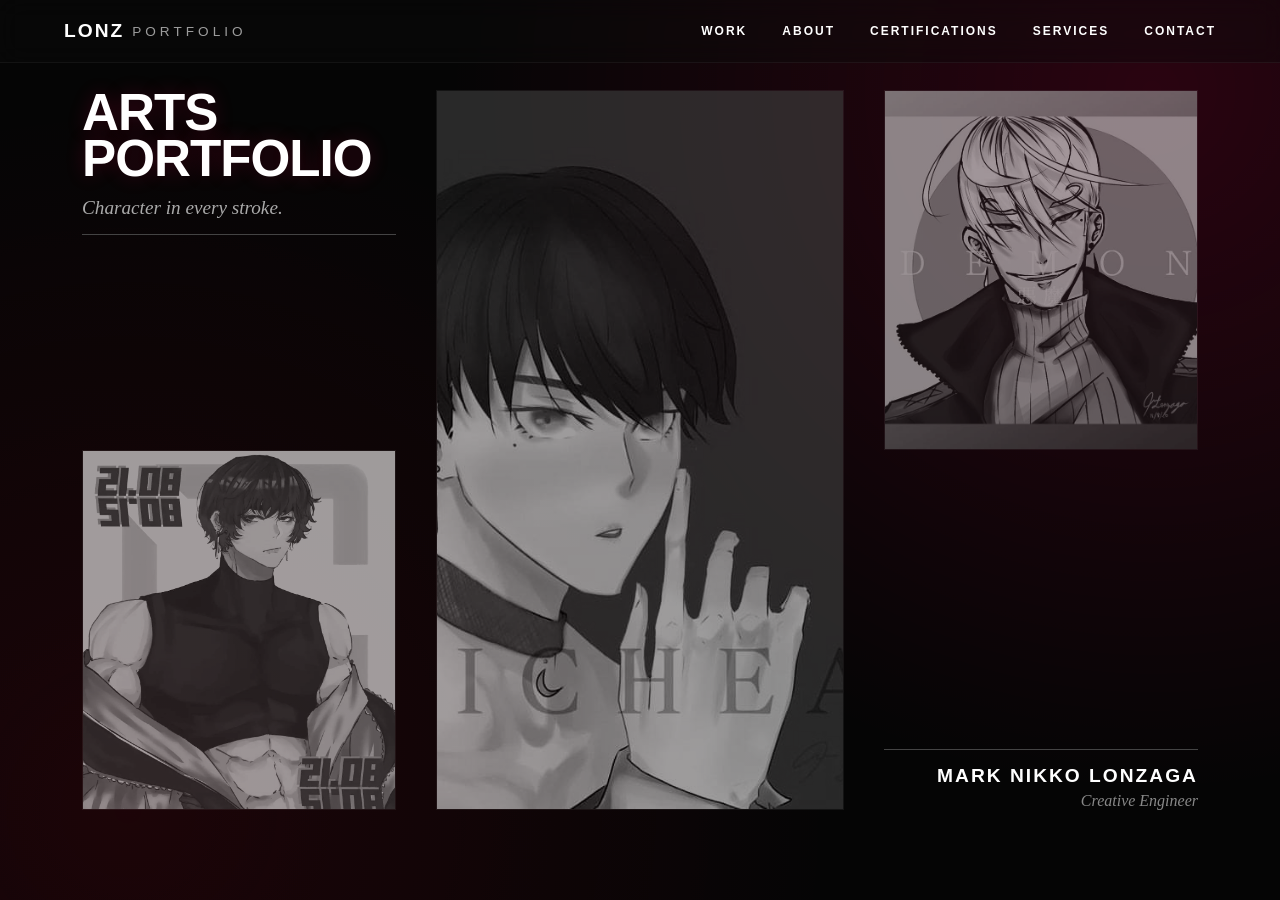
==== index.html @ a46d9e9d "Rename Index.html to index.html" ====
<!DOCTYPE html>
<html lang="en">
<head>
    <meta charset="UTF-8">
    <meta name="viewport" content="width=device-width, initial-scale=1.0">
    <title>Mark Nikko Lonzaga - Portfolio</title>
    <link rel="stylesheet" href="css/style.css">
    <link rel="stylesheet" href="https://cdnjs.cloudflare.com/ajax/libs/font-awesome/6.4.0/css/all.min.css">
</head>
<body>

    <header class="site-header" id="main-header">
        <a href="#home" class="header-left">
            <span class="logo-text"><strong>LONZ</strong> <span class="fw-light">PORTFOLIO</span></span> 
        </a>
        
        <div class="menu-toggle" id="mobile-menu">
            <span class="bar"></span>
            <span class="bar"></span>
            <span class="bar"></span>
        </div>

        <nav class="header-right" id="nav-links">
            <a href="#work">WORK</a>
            <a href="#about">ABOUT</a>
            <a href="#certifications">CERTIFICATIONS</a>
            <a href="#services-section">SERVICES</a>
            <a href="#contact">CONTACT</a>
        </nav>
    </header>

    <div class="scroller">

        <section class="page-home" id="home">
            <div class="film-light-leak"></div>
            <div class="portfolio-container">
                <div class="col-left">
                    <div class="header-group anim-element delay-1">
                        <h1 class="main-title">ARTS<br>PORTFOLIO</h1>
                        <span class="catchphrase">Character in every stroke.</span>
                        <div class="header-line"></div>
                    </div>
                    <div class="img-box-left anim-element delay-4">
                        <a href="#"><img class="hero-img" src="pictures/pic1.jpg" alt="Left Art"></a>
                    </div>
                </div>
                <div class="col-center">
                    <div class="img-box-center anim-element delay-2">
                        <a href="#"><img class="hero-img" src="pictures/pic4.jpg" alt="Center Art"></a>
                    </div>
                </div>
                <div class="col-right">
                    <div class="img-box-right anim-element delay-3">
                        <a href="#"><img class="hero-img" src="pictures/pic5.jpg" alt="Right Art"></a>
                    </div>
                    <div class="artist-info anim-element delay-5">
                        <div class="name-line"></div>
                        <h2>MARK NIKKO LONZAGA</h2>
                        <span>Creative Engineer</span>
                    </div>
                </div>
            </div>
        </section>

        <section class="page-about" id="about">
            <div class="about-layout">
                <div class="about-text">
                    <div class="number-tag anim-element delay-1">01</div>
                    <h2 class="about-title anim-element delay-2" id="about-text-target">A LITTLE<br>ABOUT ME</h2>
                    <p class="about-desc anim-element delay-3">
                        I am a dedicated Computer Engineering student with strong skills in Networks, Python, HTML, and design. 
                        <br><br>
                        My passion for technology and creativity drives me to continuously learn and apply my knowledge to real-world projects. I combine logical systems with visual storytelling.
                    </p>
                </div>
                <div class="about-images">
                    <img class="about-img-1 anim-element delay-4" src="pictures/my2.jpg" alt="Workspace">
                    <img class="about-img-2 anim-element delay-5" src="pictures/my1.png" alt="Portrait">
                </div>
            </div>
        </section>

        <section class="carousel-section" id="work">
            
            <button class="nav-btn nav-prev" onclick="moveSlide(-1)">&#10094;</button>
            <button class="nav-btn nav-next" onclick="moveSlide(1)">&#10095;</button>

            <div class="carousel-track" id="track">
                
                <div class="carousel-slide slide-skills">
                    <div class="skills-text-area anim-element">
                        <h2 class="skills-title-large">
                            <div class="letter-box"><span class="letter-face letter-front">S</span><span class="letter-face letter-back">S</span></div>
                            <div class="letter-box"><span class="letter-face letter-front">k</span><span class="letter-face letter-back">K</span></div>
                            <div class="letter-box"><span class="letter-face letter-front">i</span><span class="letter-face letter-back">I</span></div>
                            <div class="letter-box"><span class="letter-face letter-front">l</span><span class="letter-face letter-back">L</span></div>
                            <div class="letter-box"><span class="letter-face letter-front">l</span><span class="letter-face letter-back">L</span></div>
                            <div style="width: 25px;"></div> 
                            <div class="letter-box"><span class="letter-face letter-front">S</span><span class="letter-face letter-back">S</span></div>
                            <div class="letter-box"><span class="letter-face letter-front">e</span><span class="letter-face letter-back">E</span></div>
                            <div class="letter-box"><span class="letter-face letter-front">t</span><span class="letter-face letter-back">T</span></div>
                        </h2>
                        <p class="skills-desc-p">
                            My technical toolkit is built on versatility. As a Computer Engineering student, I have honed a strong command of C++ and Python for core logic, while creating interactive web platforms using PHP, MySQL, and JavaScript. Beyond code, I bridge the physical and digital worlds through Arduino hardware integration and Cisco enterprise networking. Whether it’s scripting in Lua or analyzing data with R, I approach every language as a new medium to create functional, efficient systems.
                        </p>
                    </div>

                    <div class="skills-icons-area">
                        <div class="desktop-icon" style="top: 10%; left: 8%;" data-desc="Web Structure">
                            <div class="icon-img-box"><img src="pictures/s1.png" alt="HTML"></div>
                            <div class="icon-label">Web.html</div>
                        </div>
                        <div class="desktop-icon" style="top: 15%; left: 32%;" data-desc="Game Scripting">
                            <div class="icon-img-box"><img src="pictures/s11.png" alt="Lua"></div>
                            <div class="icon-label">Game.lua</div>
                        </div>
                        <div class="desktop-icon" style="top: 25%; left: 18%;" data-desc="Interactivity">
                            <div class="icon-img-box"><img src="pictures/s3.png" alt="JS"></div>
                            <div class="icon-label">Script.js</div>
                        </div>
                        <div class="desktop-icon" style="top: 28%; left: 42%;" data-desc="Core Logic">
                            <div class="icon-img-box"><img src="pictures/s8.png" alt="C++"></div>
                            <div class="icon-label">Source.cpp</div>
                        </div>
                        <div class="desktop-icon" style="top: 45%; left: 5%;" data-desc="Styling">
                            <div class="icon-img-box"><img src="pictures/s2.png" alt="CSS"></div>
                            <div class="icon-label">Style.css</div>
                        </div>
                        <div class="desktop-icon" style="top: 55%; left: 60%;" data-desc="Hardware">
                            <div class="icon-img-box"><img src="pictures/s7.png" alt="Arduino"></div>
                            <div class="icon-label">Sketch.ino</div>
                        </div>
                        <div class="desktop-icon" style="top: 52%; left: 28%;" data-desc="Database">
                            <div class="icon-img-box"><img src="pictures/s6.png" alt="SQL"></div>
                            <div class="icon-label">Data.sql</div>
                        </div>
                        <div class="desktop-icon" style="top: 65%; left: 10%;" data-desc="Automation">
                            <div class="icon-img-box"><img src="pictures/s4.png" alt="Python"></div>
                            <div class="icon-label">Main.py</div>
                        </div>
                        <div class="desktop-icon" style="top: 80%; left: 18%;" data-desc="Server Side">
                            <div class="icon-img-box"><img src="pictures/s5.png" alt="PHP"></div>
                            <div class="icon-label">Server.php</div>
                        </div>
                        <div class="desktop-icon" style="top: 78%; left: 40%;" data-desc="Networking">
                            <div class="icon-img-box"><img src="pictures/s12.png" alt="Packet"></div>
                            <div class="icon-label">Packet.pkt</div>
                        </div>
                        <div class="desktop-icon" style="top: 72%; left: 52%;" data-desc="Stats">
                            <div class="icon-img-box"><img src="pictures/s10.png" alt="R"></div>
                            <div class="icon-label">Stats.R</div>
                        </div>
                    </div>
                </div>

                <div class="carousel-slide slide-graphics">
                    <div class="graphics-layout">
                        <div class="graphics-header">
                            <div class="gh-left">
                                <h1 class="graphics-title">VISUAL ARCHIVE</h1>
                                <div class="graphics-tags">GRAPHIC DESIGN | VIDEO EDITING | DIGITAL ILLUSTRATION</div>
                            </div>
                            <div class="gh-right">
                                <p class="graphics-desc">
                                    Showcasing four years of freelance design and digital artistry. From dynamic video edits to intricate digital illustrations, this vault represents the intersection of technical precision and creative vision. Scroll horizontally to explore.
                                </p>
                            </div>
                        </div>
                    </div>

                    <div class="marquee-wrapper" id="marquee-wrapper">
                        <div class="marquee-track" id="marquee-track">
                            <div class="vid-item">
                                <span class="vid-decor-text">Artistry</span>
                                <div class="vid-decor-box"></div>
                                <video src="pictures/GRAP.mp4" autoplay loop muted></video>
                                <h3 class="vid-title">GRAPHICS</h3>
                            </div>
                            <div class="vid-item">
                                <span class="vid-decor-text">Narrative</span>
                                <div class="vid-decor-box"></div>
                                <video src="pictures/EDIT.mp4" autoplay loop muted></video>
                                <h3 class="vid-title">VIDEO EDIT</h3>
                            </div>
                            <div class="vid-item">
                                <span class="vid-decor-text">Brands</span>
                                <div class="vid-decor-box" style="transform: rotate(45deg);"></div>
                                <video src="pictures/ADS2.mp4" autoplay loop muted></video>
                                <h3 class="vid-title">ADS</h3>
                            </div>
                            <div class="vid-item">
                                <span class="vid-decor-text">Architecture</span>
                                <div class="vid-decor-box"></div>
                                <video src="pictures/WEBS.mp4" autoplay loop muted></video>
                                <h3 class="vid-title">WEB DEV</h3>
                            </div>
                        </div>
                    </div>
                </div>

            </div>

            <div class="indicators-bar" id="indicators-bar">
                <span class="indicator active" onclick="goToSlide(0)"></span>
                <span class="indicator" onclick="goToSlide(1)"></span>
            </div>

        </section>

        <section class="page-certifications" id="certifications">
            <div class="cert-main-header">
                <h2>CERTIFICATIONS</h2>
            </div>
            
            <div class="cert-list">
                
                <div class="cert-item" data-img="pictures/C.png">
                    <div class="cert-title">Enterprise Networking, Security, & Automation</div>
                    <div class="cert-desc">Cisco Networking Academy / July 2025</div>
                    <div class="cert-arrow">&#x2197;</div>
                </div>

                <div class="cert-item" data-img="pictures/C1.png">
                    <div class="cert-title">Switching, Routing, & Wireless Essentials</div>
                    <div class="cert-desc">Cisco Networking Academy / July 2025</div>
                    <div class="cert-arrow">&#x2197;</div>
                </div>

                <div class="cert-item" data-img="pictures/C3.png">
                    <div class="cert-title">CCNA: Introduction to Networks</div>
                    <div class="cert-desc">Cisco Networking Academy / Feb 2025</div>
                    <div class="cert-arrow">&#x2197;</div>
                </div>

                <div class="cert-item" data-img="pictures/C2.jpg">
                    <div class="cert-title">IgniteX Entrepreneurship Program</div>
                    <div class="cert-desc">Wadhwani Foundation / 2025</div>
                    <div class="cert-arrow">&#x2197;</div>
                </div>

                <div class="cert-item" data-img="pictures/C4.jpg">
                    <div class="cert-title">Amazon Web Services (AWS) Training</div>
                    <div class="cert-desc">Nexus Cloud IT Solution / 2024</div>
                    <div class="cert-arrow">&#x2197;</div>
                </div>

            </div>

            <div id="hover-img-container" class="hover-img-container">
                <img id="hover-img" src="" alt="Certificate Preview">
            </div>
        </section>

        <section class="page-services" id="services-section">
            <div class="srv-clean-container">
                
                <div class="srv-clean-left">
                    <h4 class="srv-clean-label">SERVICES</h4>
                    <h1 class="srv-clean-title" id="srv-title-display">Advertisement</h1>
                    <p class="srv-clean-desc srv-fade-text" id="srv-desc-display">Designed high-converting video and image ads for social media campaigns.</p>
                    
                    <div class="srv-clean-controls">
                        <button class="srv-clean-btn" onclick="changeService(1)">NEXT SERVICE</button>
                        
                        <div class="srv-dots-container">
                            <span class="srv-dot active" onclick="goToService(0)"></span>
                            <span class="srv-dot" onclick="goToService(1)"></span>
                            <span class="srv-dot" onclick="goToService(2)"></span>
                            <span class="srv-dot" onclick="goToService(3)"></span>
                        </div>
                    </div>
                </div>

                <div class="srv-clean-right">
                    <img id="srv-img-display" class="srv-clean-img" src="pictures/R3.png" alt="Service Showcase">
                </div>

            </div>
        </section>

        <footer class="site-contact-footer" id="contact">
            <div class="footer-top">
                <div class="footer-col">
                    <h2 class="footer-title">CONTACT</h2>
                    <div class="footer-details">
                        <a href="mailto:marknikkolonzaga@gmail.com">marknikkolonzaga@gmail.com</a>
                        <a href="tel:+639512329712">09512329712</a>
                    </div>
                    <a href="Resume/Copy of DP_Curriculum Vitae Format.docx (1).pdf" download class="resume-dl-btn">DOWNLOAD RESUME (PDF)</a>
                </div>
                
                <div class="footer-col">
                    <h2 class="footer-title">SOCIAL</h2>
                    <div class="footer-details social-links">
                        <a href="https://www.instagram.com/mnlb204/" target="_blank">Instagram</a>
                        <a href="https://www.facebook.com/mark.nikko.borja.lonzaga" target="_blank">Facebook</a>
                        <a href="https://www.linkedin.com/in/lonzaga-marknikko-borja-01728131a/" target="_blank">LinkedIn</a>
                    </div>
                </div>

                <div class="footer-col right-align">
                    <ul class="footer-nav">
                        <li><a href="#home">PORTFOLIO</a></li>
                        <li><a href="#about">ABOUT ME</a></li>
                        <li><a href="#work" class="highlight-link">WORK ARCHIVE</a></li>
                        <li><a href="#certifications">CERTIFICATIONS</a></li>
                        <li><a href="#services-section">SERVICES & BIO</a></li>
                    </ul>
                </div>
            </div>

            <div class="footer-bottom">
                <div class="footer-bottom-left">
                    <a href="#">PRIVACY POLICY</a>
                    <a href="#">ACCESSIBILITY STATEMENT</a>
                </div>
                <div class="footer-bottom-right">
                    &copy; 2026 by Mark Nikko Lonzaga.
                </div>
            </div>
        </footer>

    </div>

    <div id="drive-modal" class="modal-overlay">
        <div class="minimal-modal-container">
            <button class="minimal-close" onclick="closeModal()">&#10005;</button>
            
            <div class="minimal-header">
                <h2 id="modal-title-left">NAME:</h2>
                <h2 id="modal-title-center">SUBNAME</h2>
                <div class="vertical-date">20<br>19<br>|<br>20<br>25</div>
            </div>

            <div class="drive-btn-container">
                <a href="#" target="_blank" id="drive-link-btn" class="minimal-drive-btn">OPEN GOOGLE DRIVE FOLDER</a>
            </div>

            <div class="minimal-grid-wrapper">
                <div class="minimal-grid" id="drive-grid">
                    </div>
            </div>
        </div>
    </div>

    <div id="lightbox-modal" class="lightbox-overlay">
        <button class="lightbox-close" onclick="closeLightbox()">&#10005;</button>
        <div class="lightbox-content" id="lightbox-content">
            </div>
    </div>

    <script src="js/script.js"></script>

</body>
</html>
---- css/style.css ----
/* --- RESET --- */
* { box-sizing: border-box; margin: 0; padding: 0; }

html, body {
    margin: 0; padding: 0;
    font-family: 'Helvetica Neue', Helvetica, Arial, sans-serif;
    background-color: #050505; 
    overflow-x: hidden; 
    width: 100vw;       
}

/* =========================================
   CUSTOM SCROLLBAR
   ========================================= */
/* Works for Chrome, Safari, and Edge */
::-webkit-scrollbar, .scroller::-webkit-scrollbar {
    width: 8px; /* Sleek and thin */
}

::-webkit-scrollbar-track, .scroller::-webkit-scrollbar-track {
    background: #050505; /* Blends with your dark background */
}

::-webkit-scrollbar-thumb, .scroller::-webkit-scrollbar-thumb {
    background: #333333; /* Subtle dark grey */
    border-radius: 10px;
    border: 2px solid #050505; /* Adds padding inside the track */
}

::-webkit-scrollbar-thumb:hover, .scroller::-webkit-scrollbar-thumb:hover {
    background: #ff0055; /* Your signature red accent on hover */
}

/* Works for Firefox */
* {
    scrollbar-width: thin;
    scrollbar-color: #333333 #050505;
}

/* =========================================
   GLOBAL HEADER
   ========================================= */
.site-header {
    position: fixed;
    top: 0;
    left: 0;
    width: 100vw;
    padding: 20px 5%;
    display: flex;
    justify-content: space-between;
    align-items: center;
    z-index: 5000;
    background: rgba(10, 10, 10, 0.4); 
    backdrop-filter: blur(12px);
    -webkit-backdrop-filter: blur(12px);
    border-bottom: 1px solid rgba(255, 255, 255, 0.05);
    transition: transform 0.3s ease-in-out; 
}

.site-header.hidden { transform: translateY(-100%); }

.header-left { text-decoration: none; display: flex; align-items: center; }

.logo-text {
    color: #ffffff;
    font-family: 'Helvetica Neue', Arial, sans-serif;
    font-size: 1.2rem;
    letter-spacing: 2px;
    display: flex;
    align-items: center;
    gap: 8px;
}

.logo-text strong { font-weight: 800; }
.logo-text .fw-light { font-weight: 300; opacity: 0.6; font-size: 0.85rem; letter-spacing: 4px; }

.header-right { display: flex; gap: 35px; align-items: center; }

.header-right a {
    color: #ffffff;
    text-decoration: none;
    font-family: 'Helvetica Neue', Arial, sans-serif;
    font-size: 0.75rem;
    font-weight: 600;
    letter-spacing: 2px;
    text-transform: uppercase;
    position: relative; 
    transition: color 0.3s ease;
}

.header-right a:hover { color: #ff0055; }

.header-right a::after {
    content: ''; position: absolute; width: 0%; height: 1px;
    bottom: -6px; left: 0; background-color: #ff0055; transition: width 0.3s ease;
}

.header-right a:hover::after { width: 100%; }

/* Hamburger Button (Hidden on Desktop) */
.menu-toggle {
    display: none; flex-direction: column; justify-content: space-between;
    width: 30px; height: 20px; cursor: pointer; z-index: 5001;
}

.menu-toggle .bar {
    height: 2px; width: 100%; background-color: #ffffff; transition: all 0.3s ease;
}

/* --- SCROLL CONTAINER --- */
.scroller {
    height: 100vh;
    overflow-y: scroll;
    scroll-snap-type: y mandatory; 
    scroll-behavior: smooth;
}

/* --- COMMON SECTION STYLES --- */
section {
    width: 100%;
    height: 100vh; 
    scroll-snap-align: start; 
    position: relative;
    overflow: hidden; 
    padding: 20px; 
}

/* =========================================
   SECTION 1: HOME
   ========================================= */
.page-home {
    background-color: #050505; 
    color: #ffffff;
    display: flex;
    justify-content: center;
    align-items: center;
}

.film-light-leak {
    position: absolute;
    top: 0; left: 0;
    width: 100%; height: 100%;
    pointer-events: none;
    z-index: 0;
    background: 
        radial-gradient(circle at 90% 10%, rgba(255, 0, 85, 0.15) 0%, transparent 50%),
        radial-gradient(circle at 10% 90%, rgba(200, 0, 50, 0.1) 0%, transparent 50%);
    filter: contrast(120%) brightness(110%);
}

.portfolio-container {
    position: relative;
    z-index: 1; 
    display: grid;
    grid-template-columns: 1fr 1.3fr 1fr;
    gap: 40px;
    width: 90%;
    max-width: 1400px;
    height: 80vh; 
    align-items: center;
}

.col-left, .col-center, .col-right { display: flex; flex-direction: column; height: 100%; }
.col-left { justify-content: space-between; text-align: left; }
.col-center { justify-content: center; }
.col-right { justify-content: space-between; text-align: right; }

.header-group { position: relative; padding-bottom: 20px; }
.main-title { 
    font-size: 4vw; 
    font-weight: 700; 
    line-height: 0.9; 
    text-transform: uppercase; 
    letter-spacing: -1px; 
    text-shadow: 0 0 20px rgba(255, 0, 85, 0.2); 
}
.catchphrase { font-family: 'Georgia', serif; font-style: italic; font-size: 1.2rem; color: #aaaaaa; margin-top: 15px; display: block; }
.header-line { width: 100%; height: 1px; background-color: #444; margin-top: 15px; }

.artist-info { padding-top: 20px; position: relative; }
.name-line { width: 100%; height: 1px; background-color: #444; margin-bottom: 15px; margin-left: auto; }
.artist-info h2 { font-size: 1.2rem; font-weight: 700; text-transform: uppercase; letter-spacing: 2px; }
.artist-info span { font-size: 1rem; font-weight: 300; color: #888888; font-family: 'Georgia', serif; font-style: italic; display: block; margin-top: 5px; }

.img-box-left, .img-box-center, .img-box-right { width: 100%; position: relative; overflow: visible; }
.img-box-left, .img-box-right { height: 50%; } .img-box-center { height: 100%; }

.hero-img { width: 100%; height: 100%; object-fit: cover; display: block; transition: all 0.6s ease; position: relative; z-index: 1; border: 1px solid rgba(255,255,255,0.1); filter: grayscale(100%) opacity(0.6) contrast(110%); }
.img-box-left:hover .hero-img, .img-box-center:hover .hero-img, .img-box-right:hover .hero-img { opacity: 1; transform: scale(1.02); border-color: rgba(255, 0, 85, 0.4); filter: grayscale(0%) opacity(1) contrast(100%); box-shadow: 0 10px 30px rgba(255, 0, 85, 0.15); }

/* =========================================
   SECTION 2: ABOUT ME
   ========================================= */
.page-about {
    background-color: #ffffff; 
    color: #000000;            
    z-index: 2; 
    display: flex;
    justify-content: center;
    align-items: center;
}

.about-layout {
    display: grid;
    grid-template-columns: 1fr 1.2fr;
    width: 85%;
    max-width: 1200px;
    height: 70vh;
    gap: 80px;
    align-items: flex-start;
    position: relative;
}

.about-text { display: flex; flex-direction: column; justify-content: space-between; height: 100%; }
.number-tag { font-size: 1.2rem; font-weight: 500; color: #000; }

.about-title { 
    font-size: 5vw; 
    line-height: 1.1; 
    font-weight: 400; 
    text-transform: uppercase; 
    margin-top: 20px; 
    margin-bottom: auto; 
    cursor: default;
}

.mash-letter {
    display: inline-block; 
    transition: transform 0.1s ease-out, font-weight 0.1s; 
    will-change: transform;
}

.about-desc { font-size: 1.1rem; line-height: 1.8; color: #333; max-width: 450px;text-align: justify; }

.about-images { position: relative; height: 100%; width: 100%; }

.about-img-1, .about-img-2 {
    object-fit: cover;
    filter: grayscale(100%) brightness(0.8) contrast(110%);
    transition: filter 0.5s ease, transform 0.5s ease;
    cursor: pointer;
}

.about-img-1:hover, .about-img-2:hover {
    filter: grayscale(0%) brightness(1) contrast(100%);
    transform: scale(1.02) !important; 
    box-shadow: 0 10px 30px rgba(0,0,0,0.2); 
    z-index: 10; 
}

.about-img-1 { position: absolute; top: 0; right: 0; width: 80%; height: 50%; }
.about-img-2 { position: absolute; bottom: 0; left: 10%; width: 30%; height: 55%; z-index: 2; border: 5px solid #fff; }

/* =========================================
   SECTION 3: CAROUSEL
   ========================================= */
.carousel-section {
    z-index: 3;
    width: 100%;
    height: 100vh;
    position: relative;
    background-image: url('../pictures/bg.png'); 
    background-color: #e0d4cc; 
    background-size: cover;
    background-position: center; 
    overflow: hidden; 
    padding: 0 !important; 
}

.carousel-track {
    display: flex;
    width: 200%; 
    height: 100%;
    transition: transform 0.8s cubic-bezier(0.645, 0.045, 0.355, 1);
}

.carousel-slide {
    width: 50%;
    height: 100%;
    position: relative;
    flex-shrink: 0;
    overflow-y: auto; 
    scrollbar-width: none; 
}

.carousel-slide::-webkit-scrollbar { display: none; }

.slide-skills {
    background: transparent;
    color: #ffffff;
    padding: 20px; 
    display: block; 
}

.skills-text-area {
    position: absolute;
    top: 9%; 
    right: 5%; 
    width: 40%; 
    display: flex;
    flex-direction: column;
    align-items: flex-end; 
    text-align: right;
    z-index: 20;
}

.skills-title-large {
    font-family: 'Helvetica Neue', sans-serif;
    font-size: 5rem; 
    font-weight: 800;
    line-height: 1;
    color: #ffffff;
    margin: 0;
    margin-bottom: 40px; 
    text-transform: capitalize;
    cursor: default;
    display: flex;
    flex-direction: row;
    gap: 2px;
    perspective: 800px; 
    justify-content: flex-end;
}

.skills-desc-p {
    font-family: 'Georgia', serif;
    font-size: 1rem;
    line-height: 1.6;
    color: #f0f0f0;
    text-shadow: 0 1px 3px rgba(0,0,0,0.5);
    max-width: 500px;
    text-align: justify;
}

.skills-icons-area {
    position: absolute;
    top: 0; left: 0;
    width: 100%; height: 100%;
    z-index: 30; 
    pointer-events: none; 
}

.desktop-icon {
    position: absolute; 
    display: flex;
    flex-direction: column;
    align-items: center;
    width: 100px; 
    cursor: pointer;
    transition: transform 0.2s cubic-bezier(0.175, 0.885, 0.32, 1.275);
    pointer-events: auto; 
}

.desktop-icon:hover { transform: scale(1.15); }

.icon-img-box {
    width: 80px;
    height: 80px; 
    margin-bottom: 8px;
    filter: drop-shadow(0 5px 15px rgba(0,0,0,0.3)); 
}

.icon-img-box img { width: 100%; height: 100%; object-fit: contain; }

.icon-label {
    font-family: 'Arial', sans-serif;
    color: white;
    font-size: 0.9rem;
    font-weight: 500;
    text-align: center;
    text-shadow: 0 1px 4px rgba(0,0,0,0.8);
    border-radius: 4px;
}

.desktop-icon::after {
    content: attr(data-desc); position: absolute; bottom: 100%; left: 50%; transform: translateX(-50%) translateY(5px); 
    width: max-content; max-width: 220px; background: rgba(20, 20, 20, 0.95); border: 1px solid rgba(255, 255, 255, 0.3);
    color: #fff; padding: 12px 16px; border-radius: 8px; font-size: 0.85rem; font-family: 'Helvetica Neue', sans-serif;
    text-align: center; line-height: 1.4; pointer-events: none; opacity: 0; visibility: hidden; transition: all 0.3s ease;
    box-shadow: 0 10px 30px rgba(0,0,0,0.8); z-index: 100;
}
.desktop-icon:hover::after { opacity: 1; visibility: visible; transform: translateX(-50%) translateY(-20px); }

.slide-graphics {
    background-color: #080808; 
    color: #ffffff;
    display: flex;
    flex-direction: column;
    justify-content: flex-end;
    align-items: center;
    padding-top: 5vh; 
    padding-bottom: 0;
    overflow: hidden; 
}

.graphics-layout { 
    width: 90%; 
    max-width: 1400px; 
    display: flex; 
    flex-direction: column; 
    margin-bottom: 20px; 
}

.graphics-header { 
    display: flex; 
    justify-content: space-between; 
    align-items: flex-start; 
    border-bottom: 1px solid rgba(255,255,255,0.1); 
    padding-bottom: 30px; 
    margin-top: 20px; 
}

.gh-left { flex: 1; }
.gh-right { flex: 0.8; text-align: left; }
.graphics-title { font-family: 'Times New Roman', serif; font-size: 5vw; font-weight: 700; text-transform: uppercase; line-height: 1; margin-bottom: 10px; }
.graphics-tags { font-family: 'Helvetica Neue', sans-serif; font-size: 0.9rem; color: #888; letter-spacing: 1px; text-transform: uppercase; }
.graphics-desc { font-size: 1.1rem; line-height: 1.6; color: #ccc; margin-top: 10px; }

.marquee-wrapper {
    width: 100%; 
    overflow: hidden;
    position: relative;
    display: flex;
    align-items: flex-end;
    height: 70vh; 
    padding-bottom: 30px;
    cursor: ew-resize;
}

.marquee-track {
    display: flex;
    gap: 30px;
    width: max-content;
    will-change: transform; 
    padding-left: 5%; 
    align-items: flex-end;
}

.vid-item {
    position: relative;
    height: 60vh; 
    aspect-ratio: 1 / 1; 
    background: #111;
    overflow: hidden;
    flex-shrink: 0;
    transition: transform 0.5s cubic-bezier(0.25, 1, 0.5, 1), filter 0.5s ease, box-shadow 0.5s ease;
    z-index: 1; 
    box-shadow: 0 10px 30px rgba(0,0,0,0.5);
}

.marquee-track:hover .vid-item {
    filter: blur(6px) brightness(0.5);
    transform: scale(0.95);
}

.marquee-track .vid-item:hover {
    filter: blur(0px) brightness(1);
    transform: scale(1.15); 
    z-index: 10; 
    box-shadow: 0 30px 60px rgba(0,0,0,0.9); 
}

.vid-item video {
    width: 100%;
    height: 100%;
    object-fit: cover;
    filter: grayscale(100%) contrast(120%);
    transition: all 0.5s ease;
}

.vid-item:hover video {
    filter: grayscale(0%) contrast(100%);
}

.vid-title {
    position: absolute;
    bottom: 20px;
    left: 20px;
    font-family: 'Times New Roman', serif;
    font-size: 2.5rem; 
    font-weight: 700;
    color: transparent;
    -webkit-text-stroke: 1px rgba(255, 255, 255, 0.6);
    text-transform: uppercase;
    z-index: 2;
    pointer-events: none;
    transition: all 0.4s ease;
}

.vid-item:hover .vid-title {
    color: #ffffff;
    -webkit-text-stroke: 0px;
    transform: translateY(-5px);
    text-shadow: 0 5px 15px rgba(0,0,0,0.8);
    letter-spacing: 2px;
}

.vid-decor-box {
    position: absolute; top: 15%; left: 15%; right: 15%; bottom: 15%;
    border: 1px solid rgba(255, 0, 85, 0.6); opacity: 0; pointer-events: none; transition: all 0.4s ease; z-index: 2;
}
.vid-item:hover .vid-decor-box { opacity: 1; transform: scale(1.05); border-color: #fff; }

.vid-decor-text {
    position: absolute; 
    top: 20px; 
    left: 20px; 
    width: calc(100% - 20px); 
    height: 100%;
    font-family: 'Arial Black', sans-serif;
    font-size: clamp(2.5rem, 6vh, 4.5rem); 
    color: rgba(255,255,255,0.15); 
    font-weight: 900; 
    pointer-events: none; 
    z-index: 1;
    line-height: 0.9;
    white-space: normal; 
    overflow-wrap: break-word; 
    word-break: break-word; 
    overflow: hidden; 
}

.anim-element { opacity: 0; transform: translateY(30px); transition: opacity 1s ease-out, transform 1s cubic-bezier(0.2, 0.8, 0.2, 1); }
.anim-element.active { opacity: 1; transform: translateY(0); }

.letter-box { position: relative; display: inline-block; transform-style: preserve-3d; width: auto; min-width: 0.6em; text-align: center; transition: transform 0.3s ease-out; }
.letter-face { display: block; backface-visibility: hidden; -webkit-backface-visibility: hidden; }
.letter-front { color: #ffffff; z-index: 2; text-shadow: 0 0 10px rgba(0,0,0,0.5); }
.letter-back { position: absolute; top: 0; left: 0; width: 100%; height: 100%; transform: rotateY(180deg); color: #ff0055; text-shadow: 0 0 15px rgba(255, 0, 85, 0.8); }

.nav-btn {
    position: absolute; top: 50%; transform: translateY(-50%); width: 60px; height: 60px;
    border-radius: 50%; 
    background: rgba(0, 0, 0, 0.15); 
    backdrop-filter: blur(5px);
    border: 1px solid rgba(255, 255, 255, 0.1); 
    color: #fff; font-size: 1.5rem;
    display: flex; justify-content: center; align-items: center; cursor: pointer;
    z-index: 100; transition: all 0.3s ease; outline: none;
    opacity: 0.5;
}

.nav-btn:hover { 
    background: rgba(0, 0, 0, 0.8); 
    border-color: #fff; 
    transform: translateY(-50%) scale(1.1); 
    opacity: 1;
}
.nav-prev { left: 40px; }
.nav-next { right: 40px; }

.indicators-bar {
    position: absolute; 
    bottom: 40px; 
    left: 50%; 
    transform: translateX(-50%);
    display: flex; 
    gap: 15px; 
    z-index: 100; 
    padding: 10px 20px;
    background: rgba(0,0,0,0.2); 
    border-radius: 30px; 
    backdrop-filter: blur(4px);
}

.indicator { 
    width: 12px; 
    height: 12px; 
    border-radius: 50%; 
    background: rgba(255, 255, 255, 0.3); 
    cursor: pointer; 
    transition: width 0.5s cubic-bezier(0.645, 0.045, 0.355, 1), background-color 0.5s ease; 
}

.indicator.active { 
    background: #ffffff; 
    width: 40px; 
    border-radius: 20px; 
}


/* =========================================
   SECTION 4: CERTIFICATIONS & AWARDS
   ========================================= */
.page-certifications {
    background-color: #e6e3db; 
    color: #000;
    display: flex;
    flex-direction: column;
    justify-content: center;
    padding: 80px 10%; 
    position: relative;
    cursor: default;
}

.cert-main-header {
    width: 100%;
    margin-bottom: 30px;
    border-bottom: 2px solid #000;
    padding-bottom: 15px;
    display: flex;
    justify-content: flex-start;
}

.cert-main-header h2 {
    font-family: 'Helvetica Neue', Arial, sans-serif;
    font-size: 1.2rem;
    font-weight: 700;
    letter-spacing: 2px;
    text-transform: uppercase;
}

.cert-list {
    width: 100%;
}

.cert-item {
    display: flex;
    justify-content: space-between;
    align-items: center;
    padding: 30px 0; 
    border-bottom: 1px solid rgba(0, 0, 0, 0.15);
    cursor: pointer;
    color: rgba(0, 0, 0, 0.25); 
    transition: color 0.4s ease;
}

.cert-item:hover { color: #000; } 

.cert-item:hover .cert-title {
    font-style: italic;
    transform: translateX(20px); 
}

.cert-title {
    flex: 2;
    font-size: clamp(1.2rem, 2.5vw, 2.2rem); 
    font-weight: 700;
    transition: transform 0.5s cubic-bezier(0.2, 0.8, 0.2, 1);
    white-space: nowrap;
    overflow: hidden;
    text-overflow: ellipsis;
    padding-right: 20px;
}

.cert-desc {
    flex: 1.5;
    font-size: 1.0rem; 
    font-weight: 500;
    opacity: 0.8;
}

.cert-arrow {
    flex: 0.2;
    font-size: 1.5rem; 
    text-align: right;
    font-weight: 300;
    transition: transform 0.3s ease;
}

.cert-item:hover .cert-arrow {
    transform: translate(5px, -5px);
}

.hover-img-container {
    position: fixed;
    top: 0; left: 0;
    width: 350px; 
    aspect-ratio: 4/3; 
    pointer-events: none; 
    opacity: 0;
    visibility: hidden;
    transform: translate(-50%, -50%) scale(0.9);
    transition: opacity 0.3s ease, transform 0.3s ease;
    z-index: 500; 
    overflow: hidden;
    box-shadow: 0 30px 60px rgba(0,0,0,0.5);
    border-radius: 8px;
}

.hover-img-container.active {
    opacity: 1;
    visibility: visible;
    transform: translate(-50%, -50%) scale(1);
}

#hover-img {
    width: 100%;
    height: 100%;
    object-fit: cover;
}


/* =========================================
   SECTION 5: SERVICES (CLEAN BLUE)
   ========================================= */
.page-services {
    background-color: #92a8c3; /* Soft steel blue from your reference */
    display: flex;
    justify-content: center;
    align-items: center;
    padding: 80px 10%;
}

.srv-clean-container {
    display: flex;
    width: 100%;
    max-width: 1200px;
    align-items: center;
    justify-content: space-between;
    gap: 50px;
}

.srv-clean-left {
    flex: 1;
    color: #1a365d; /* Dark navy text */
}

.srv-clean-label {
    font-family: 'Helvetica Neue', Arial, sans-serif;
    font-size: 1rem;
    font-weight: 600;
    letter-spacing: 3px;
    text-transform: uppercase;
    margin-bottom: 20px;
    opacity: 0.8;
}

.srv-clean-title {
    font-family: 'Times New Roman', Times, serif;
    font-size: clamp(3rem, 5vw, 5rem);
    font-weight: 400;
    line-height: 1.1;
    margin-bottom: 20px;
}

.srv-clean-desc {
    font-family: 'Helvetica Neue', Arial, sans-serif;
    font-size: 1.1rem;
    line-height: 1.6;
    margin-bottom: 40px;
    max-width: 450px;
    opacity: 0.9;
    transition: opacity 0.4s ease;
}

.srv-fade-text {
    transition: opacity 0.4s ease, transform 0.4s ease;
}
.srv-fade-out-text {
    opacity: 0;
    transform: translateY(10px);
}

.srv-clean-controls {
    display: flex;
    flex-direction: column;
    gap: 20px;
    align-items: flex-start;
}

.srv-clean-btn {
    background-color: #4b7da3;
    color: #ffffff;
    border: none;
    padding: 15px 35px;
    font-size: 1rem;
    font-weight: 600;
    border-radius: 8px;
    cursor: pointer;
    transition: background-color 0.3s ease, transform 0.2s ease;
}

.srv-clean-btn:hover {
    background-color: #386080;
    transform: translateY(-2px);
}

.srv-dots-container {
    display: flex;
    gap: 12px;
}

.srv-dot {
    width: 12px;
    height: 12px;
    border-radius: 50%;
    background-color: rgba(26, 54, 93, 0.3);
    cursor: pointer;
    transition: background-color 0.3s ease, transform 0.3s ease;
}

.srv-dot.active {
    background-color: #1a365d;
    transform: scale(1.2);
}

.srv-clean-right {
    flex: 1;
    display: flex;
    justify-content: flex-end;
}

.srv-clean-img {
    width: 100%;
    /* Made smaller to match reference */
    max-width: 650px; 
    height: auto;
    /* Ensures the full image is visible without cropping */
    object-fit: contain; 
    /* Removed box shadow/radius as they look odd on transparent images */
    /* border-radius: 16px; */
    /* box-shadow: 0 20px 50px rgba(0,0,0,0.15); */
    transition: opacity 0.4s ease;
}

.srv-fade-out {
    opacity: 0 !important;
}

/* =========================================
   SECTION 6: CONTACT / FOOTER
   ========================================= */
.site-contact-footer {
    background-color: #000000;
    color: #ffffff;
    padding: 100px 5% 40px 5%;
    scroll-snap-align: start;
    display: flex;
    flex-direction: column;
    justify-content: space-between;
    min-height: 50vh; /* Keeps it proportionate */
}

.footer-top {
    display: flex;
    justify-content: space-between;
    align-items: flex-start;
    margin-bottom: 80px;
    flex-wrap: wrap;
    gap: 40px;
}

.footer-col {
    display: flex;
    flex-direction: column;
    gap: 20px;
}

/* Giant Serif Headers matching the reference */
.footer-title {
    font-family: 'Times New Roman', Times, serif;
    font-size: clamp(3rem, 7vw, 7rem);
    font-weight: 400;
    text-transform: uppercase;
    margin: 0;
    letter-spacing: 1px;
    line-height: 1;
}

.footer-details {
    display: flex;
    gap: 30px;
    font-family: 'Helvetica Neue', Arial, sans-serif;
    font-size: 1rem;
}

.footer-details a {
    color: #ffffff;
    text-decoration: none;
    transition: opacity 0.3s ease;
}

.footer-details a:hover {
    opacity: 0.6;
}

.social-links {
    gap: 20px;
}

/* Right-aligned Navigation */
.right-align {
    align-items: flex-end;
}

.footer-nav {
    list-style: none;
    padding: 0;
    margin: 0;
    display: flex;
    flex-direction: column;
    gap: 12px;
    text-align: right;
}

.footer-nav li a {
    color: #ffffff;
    text-decoration: none;
    font-family: 'Helvetica Neue', Arial, sans-serif;
    font-size: 0.85rem;
    text-transform: uppercase;
    letter-spacing: 1px;
    transition: color 0.3s ease;
}

.footer-nav li a:hover {
    color: #888888;
}

/* The red text accent from the reference image */
.footer-nav li a.highlight-link {
    color: #c92a2a; 
}
/* Resume Download Button */
.resume-dl-btn {
    display: inline-block;
    margin-top: 15px;
    padding: 10px 20px;
    border: 1px solid rgba(255, 255, 255, 0.5);
    color: #ffffff;
    text-decoration: none;
    font-family: 'Helvetica Neue', Arial, sans-serif;
    font-size: 0.85rem;
    text-transform: uppercase;
    letter-spacing: 2px;
    transition: all 0.3s ease;
    width: max-content; /* Keeps button nicely wrapped around text */
}

.resume-dl-btn:hover {
    background-color: #ffffff;
    color: #000000;
}

/* Bottom Legal Row */
.footer-bottom {
    display: flex;
    justify-content: space-between;
    align-items: center;
    border-top: 1px solid rgba(255, 255, 255, 0.2);
    padding-top: 25px;
    font-family: 'Helvetica Neue', Arial, sans-serif;
    font-size: 0.75rem;
    text-transform: uppercase;
    letter-spacing: 1px;
    flex-wrap: wrap;
    gap: 20px;
}

.footer-bottom-left {
    display: flex;
    gap: 40px;
}

.footer-bottom-left a {
    color: #ffffff;
    text-decoration: none;
    transition: opacity 0.3s ease;
}

.footer-bottom-left a:hover {
    opacity: 0.6;
}

/* =========================================
   EDITORIAL GALLERY MODAL
   ========================================= */
.modal-overlay {
    position: fixed; top: 0; left: 0; width: 100vw; height: 100vh;
    background: rgba(0, 0, 0, 0.8); backdrop-filter: blur(8px);
    z-index: 1000; display: flex; justify-content: center; align-items: center;
    opacity: 0; visibility: hidden; transition: all 0.4s ease;
}

.modal-overlay.active { opacity: 1; visibility: visible; }

.minimal-modal-container {
    background: #ffffff; 
    width: 90%; max-width: 1400px; height: 85vh; 
    border-radius: 0px; 
    display: flex; flex-direction: column; position: relative;
    transform: scale(0.95); transition: transform 0.4s cubic-bezier(0.2, 0.8, 0.2, 1);
    padding: 50px; box-shadow: 0 30px 60px rgba(0,0,0,0.5);
    color: #000;
}

.modal-overlay.active .minimal-modal-container { transform: scale(1); }

.minimal-close {
    position: absolute; top: 20px; right: 30px;
    font-size: 2rem; color: #000; background: none; border: none; 
    cursor: pointer; transition: color 0.2s; z-index: 10;
}
.minimal-close:hover { color: #ff0055; }

.minimal-header {
    display: flex; justify-content: space-between; align-items: flex-start;
    margin-bottom: 10px; 
    position: relative; width: 100%; flex-shrink: 0;
    order: 1; 
}

.minimal-header h2 {
    font-size: clamp(3rem, 5vw, 6rem); 
    font-family: 'Helvetica Neue', Arial, sans-serif;
    font-weight: 800; text-transform: uppercase; color: #000; 
    letter-spacing: 1px; margin: 0; line-height: 1;
}

#modal-title-left { width: 40%; text-align: left; }
#modal-title-center { width: 50%; text-align: left; }

.vertical-date {
    font-family: 'Helvetica Neue', Arial, sans-serif;
    font-size: 1.2rem; font-weight: 500; text-align: center; 
    line-height: 1.2; letter-spacing: 2px; color: #000; width: 10%;
}

.drive-btn-container { 
    display: flex; justify-content: flex-start; 
    margin-bottom: 30px; flex-shrink: 0; 
    order: 2; 
}

.minimal-drive-btn {
    background: transparent; border: 1.5px solid #000; color: #000;
    padding: 8px 20px; 
    border-radius: 0; text-decoration: none; 
    font-size: 0.8rem; 
    font-weight: 700; text-transform: uppercase; 
    transition: all 0.3s ease; letter-spacing: 1px;
}
.minimal-drive-btn:hover { background: #000; color: #fff; }

.minimal-grid-wrapper { 
    flex: 1; 
    width: 100%; 
    overflow-y: auto; 
    overflow-x: hidden;
    padding-right: 15px; 
    margin-bottom: 10px;
    display: block; 
    order: 3; 
}

.minimal-grid-wrapper::-webkit-scrollbar { width: 4px; }
.minimal-grid-wrapper::-webkit-scrollbar-track { background: transparent; }
.minimal-grid-wrapper::-webkit-scrollbar-thumb { background: #000; border-radius: 10px; }
.minimal-grid-wrapper::-webkit-scrollbar-thumb:hover { background: #ff0055; }

.minimal-grid {
    display: grid; grid-template-columns: repeat(4, 1fr); 
    gap: 15px; width: 100%; 
    height: auto; 
}

.minimal-media-item {
    width: 100%; 
    aspect-ratio: 1 / 1; 
    object-fit: cover; 
    background: #f0f0f0; 
    transition: transform 0.4s ease, box-shadow 0.4s ease;
    cursor: pointer; 
}
.minimal-media-item:hover { 
    transform: scale(1.02); 
    box-shadow: 0 10px 20px rgba(0,0,0,0.15);
}


/* =========================================
   LIGHTBOX MODAL (ENLARGED YOUTUBE VIEW)
   ========================================= */
.lightbox-overlay {
    position: fixed; top: 0; left: 0; width: 100vw; height: 100vh;
    background: rgba(0, 0, 0, 0.95); backdrop-filter: blur(10px);
    z-index: 2000; display: flex; justify-content: center; align-items: center;
    opacity: 0; visibility: hidden; transition: all 0.3s ease;
}

.lightbox-overlay.active { opacity: 1; visibility: visible; }

.lightbox-close {
    position: absolute; top: 30px; right: 40px;
    font-size: 2.5rem; color: #fff; background: none; border: none;
    cursor: pointer; transition: color 0.2s ease; z-index: 2010;
}

.lightbox-close:hover { color: #ff0055; transform: scale(1.1); }

.lightbox-content {
    width: 90%; max-width: 1200px; height: 90vh;
    display: flex; justify-content: center; align-items: center;
    position: relative;
}

.lightbox-content img, .lightbox-content video {
    max-width: 100%; max-height: 100%;
    object-fit: contain; 
    box-shadow: 0 20px 50px rgba(0,0,0,0.8);
    border: 1px solid rgba(255,255,255,0.1);
}


/* =========================================
   MOBILE RESPONSIVENESS MAIN PAGE & MODALS
   ========================================= */
@media (max-width: 900px) {
    html, body { max-width: 100vw; overflow-x: hidden; }
    .scroller { height: auto; overflow-y: auto; scroll-snap-type: none; }
    section { height: auto; min-height: 100vh; padding: 40px 20px; display: block; overflow: visible;}
    .carousel-section { height: 100vh; overflow: hidden; padding: 0 !important; }
    .carousel-slide { overflow-y: scroll; padding-bottom: 80px; } 

    .portfolio-container { display: flex; flex-direction: column; height: auto; gap: 30px; margin-top: 60px; }
    .img-box-left, .img-box-center, .img-box-right { height: 350px; width: 100%; }
    .main-title { font-size: 3.5rem; margin-bottom: 20px; }
    .col-left, .col-center, .col-right { height: auto; margin-bottom: 30px; }
    .about-layout { display: flex; flex-direction: column; height: auto; gap: 40px; margin-top: 40px; }
    .about-images { height: 500px; width: 100%; margin-top: 0; }

    /* SKILLS MOBILE */
    .slide-skills { display: flex; flex-direction: column; align-items: center; padding: 60px 20px; }
    .skills-text-area { position: relative; top: auto; right: auto; left: auto; width: 100%; align-items: center; text-align: center; margin-bottom: 40px; }
    .skills-title-large { font-size: 3rem; justify-content: center; flex-wrap: wrap; margin-bottom: 20px; }
    .skills-desc-p { max-width: 100%; font-size: 0.95rem; }
    .skills-icons-area { position: relative; top: auto; left: auto; height: auto; display: flex; flex-wrap: wrap; justify-content: center; gap: 20px; padding-bottom: 120px; pointer-events: auto; }
    .desktop-icon { position: relative; top: auto !important; left: auto !important; width: 80px; margin: 0; }
    .icon-img-box { width: 60px; height: 60px; }

    /* GRAPHICS MOBILE */
    .slide-graphics { padding: 80px 20px; justify-content: flex-start; } 
    .graphics-header { flex-direction: column; gap: 20px; margin-top: 0; }
    .marquee-wrapper { padding-bottom: 100px; height: auto; align-items: flex-start; }
    .vid-item { height: auto; width: 280px; }
    
    /* CONTROLS MOBILE */
    .nav-btn { width: 40px; height: 40px; font-size: 1rem; }
    .nav-prev { left: 10px; }
    .nav-next { right: 10px; }

    /* CERTIFICATIONS MOBILE */
    .page-certifications { padding: 80px 5%; height: auto; min-height: 100vh;}
    .cert-item { flex-direction: column; align-items: flex-start; gap: 5px; padding: 25px 0; }
    .cert-item:hover .cert-title { transform: none; font-style: normal; } 
    .cert-title { white-space: normal; line-height: 1.1; font-size: 1.2rem; padding-right: 0;}
    .cert-desc { font-size: 0.9rem; margin-top: 5px;}
    .cert-arrow { display: none; } 
    .hover-img-container { display: none; } 

    /* SERVICES MOBILE (CLEAN BLUE) */
    .page-services { padding: 80px 5%; height: auto; min-height: 100vh; }
    .srv-clean-container { flex-direction: column; text-align: center; gap: 40px; }
    .srv-clean-desc { max-width: 100%; margin: 0 auto 30px auto; }
    .srv-clean-controls { align-items: center; width: 100%; }
    .srv-clean-right { justify-content: center; width: 100%; }
    .srv-clean-img { max-width: 320px; }

    /* EDITORIAL MODAL MOBILE */
    .minimal-modal-container { padding: 30px 20px; height: 90vh; }
    .minimal-close { top: 15px; right: 15px; background: rgba(255,255,255,0.9); width: 40px; height: 40px; border-radius: 50%; display: flex; justify-content: center; align-items: center; font-size: 1.5rem; }
    .minimal-header { flex-direction: column; gap: 5px; margin-bottom: 20px; padding-right: 50px; order: 1; }
    #modal-title-left, #modal-title-center { width: 100%; font-size: clamp(2rem, 10vw, 3rem); line-height: 0.9; }
    .vertical-date { display: none; }
    .minimal-grid-wrapper { order: 2; margin-bottom: 0; }
    .minimal-grid { grid-template-columns: repeat(2, 1fr); gap: 10px; }
    .drive-btn-container { order: 3; justify-content: center; margin-bottom: 0; margin-top: 15px; width: 100%; }
    .minimal-drive-btn { width: 100%; text-align: center; font-size: 0.9rem; padding: 15px; }

    /* GLOBAL HEADER MOBILE */
    .site-header { padding: 15px 5%; }
    .header-right { gap: 15px; }
    .header-right a { font-size: 0.85rem; }
    /* Hide the text on very small screens to save space, keeping just the dot */
    @media (max-width: 400px) { .logo-text { display: none; } }
    
    /* CONTACT FOOTER MOBILE */
    .site-contact-footer { padding: 60px 5% 30px 5%; }
    .footer-top { flex-direction: column; gap: 50px; }
    .footer-title { font-size: 4rem; }
    .footer-details { flex-direction: column; gap: 10px; }
    .right-align { align-items: flex-start; }
    .footer-nav { text-align: left; }
    .footer-bottom { flex-direction: column; align-items: flex-start; gap: 20px; }
    .footer-bottom-left { flex-direction: column; gap: 15px; }

    /* GLOBAL HEADER MOBILE */
    /* GLOBAL HEADER MOBILE */
    .site-header { padding: 15px 5%; }
    
    .menu-toggle { display: flex; }
    
    .header-right {
        position: fixed;
        top: 0;
        right: -100%; /* Hides menu off screen */
        width: 100vw;
        height: 100vh;
        background: rgba(5, 5, 5, 0.98);
        flex-direction: column;
        justify-content: center;
        align-items: center;
        gap: 40px;
        transition: right 0.4s cubic-bezier(0.2, 0.8, 0.2, 1);
        z-index: 5000;
    }

    .header-right.active { right: 0; }
    .header-right a { font-size: 1.5rem; letter-spacing: 4px; }
    
    .menu-toggle.is-active .bar:nth-child(1) { transform: translateY(9px) rotate(45deg); }
    .menu-toggle.is-active .bar:nth-child(2) { opacity: 0; }
    .menu-toggle.is-active .bar:nth-child(3) { transform: translateY(-9px) rotate(-45deg); }

}
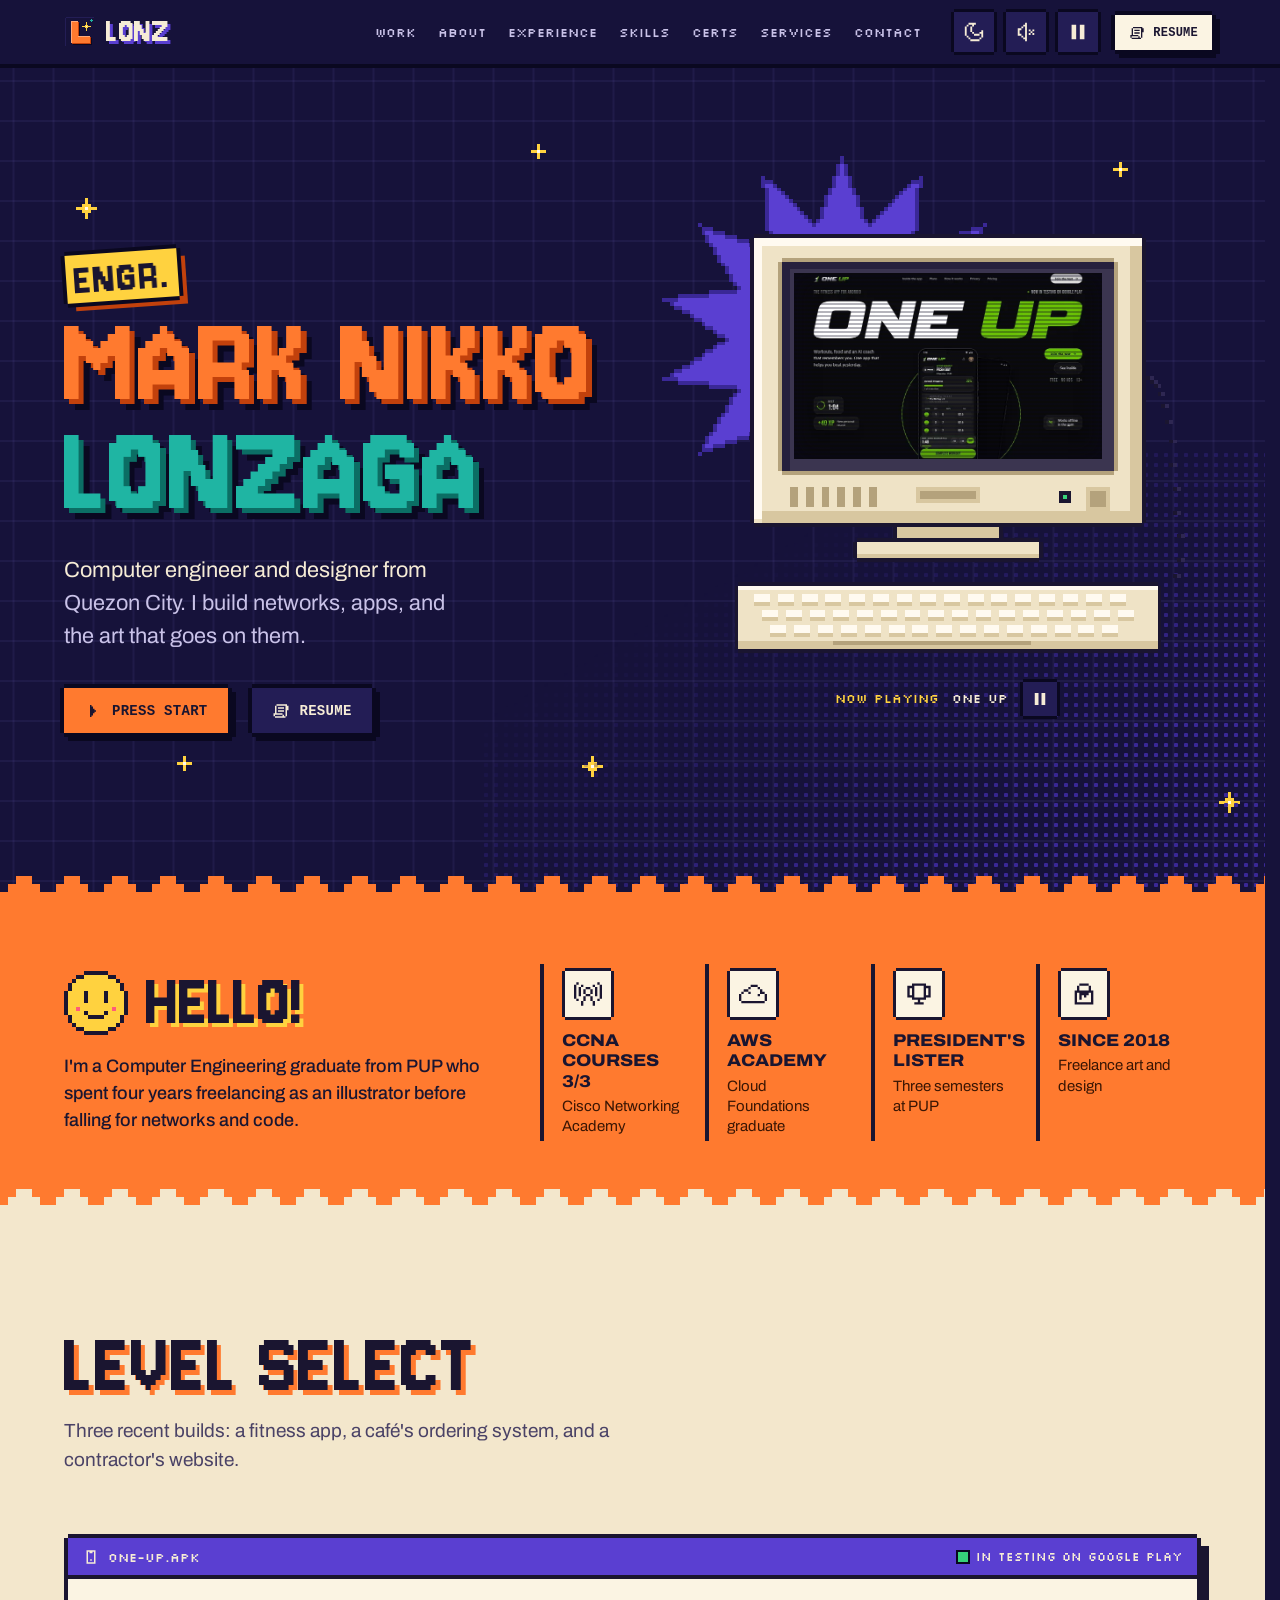
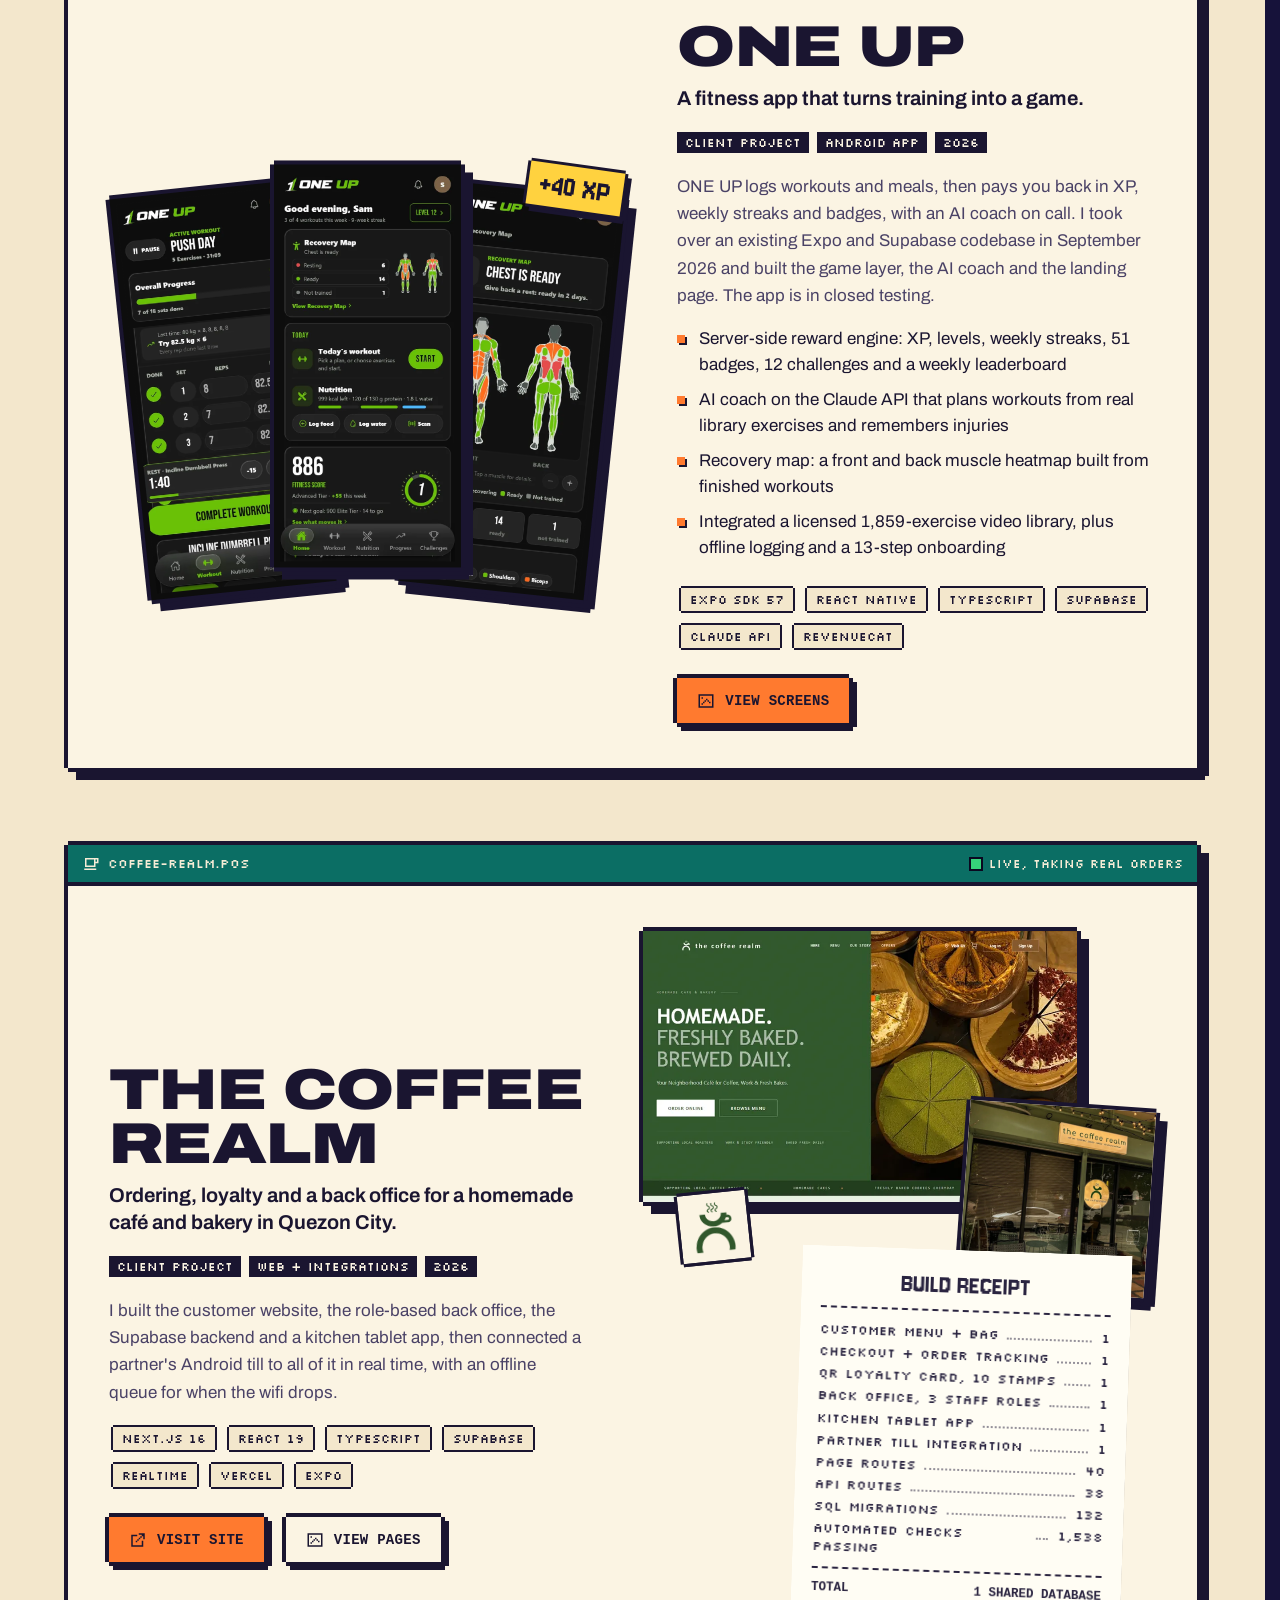
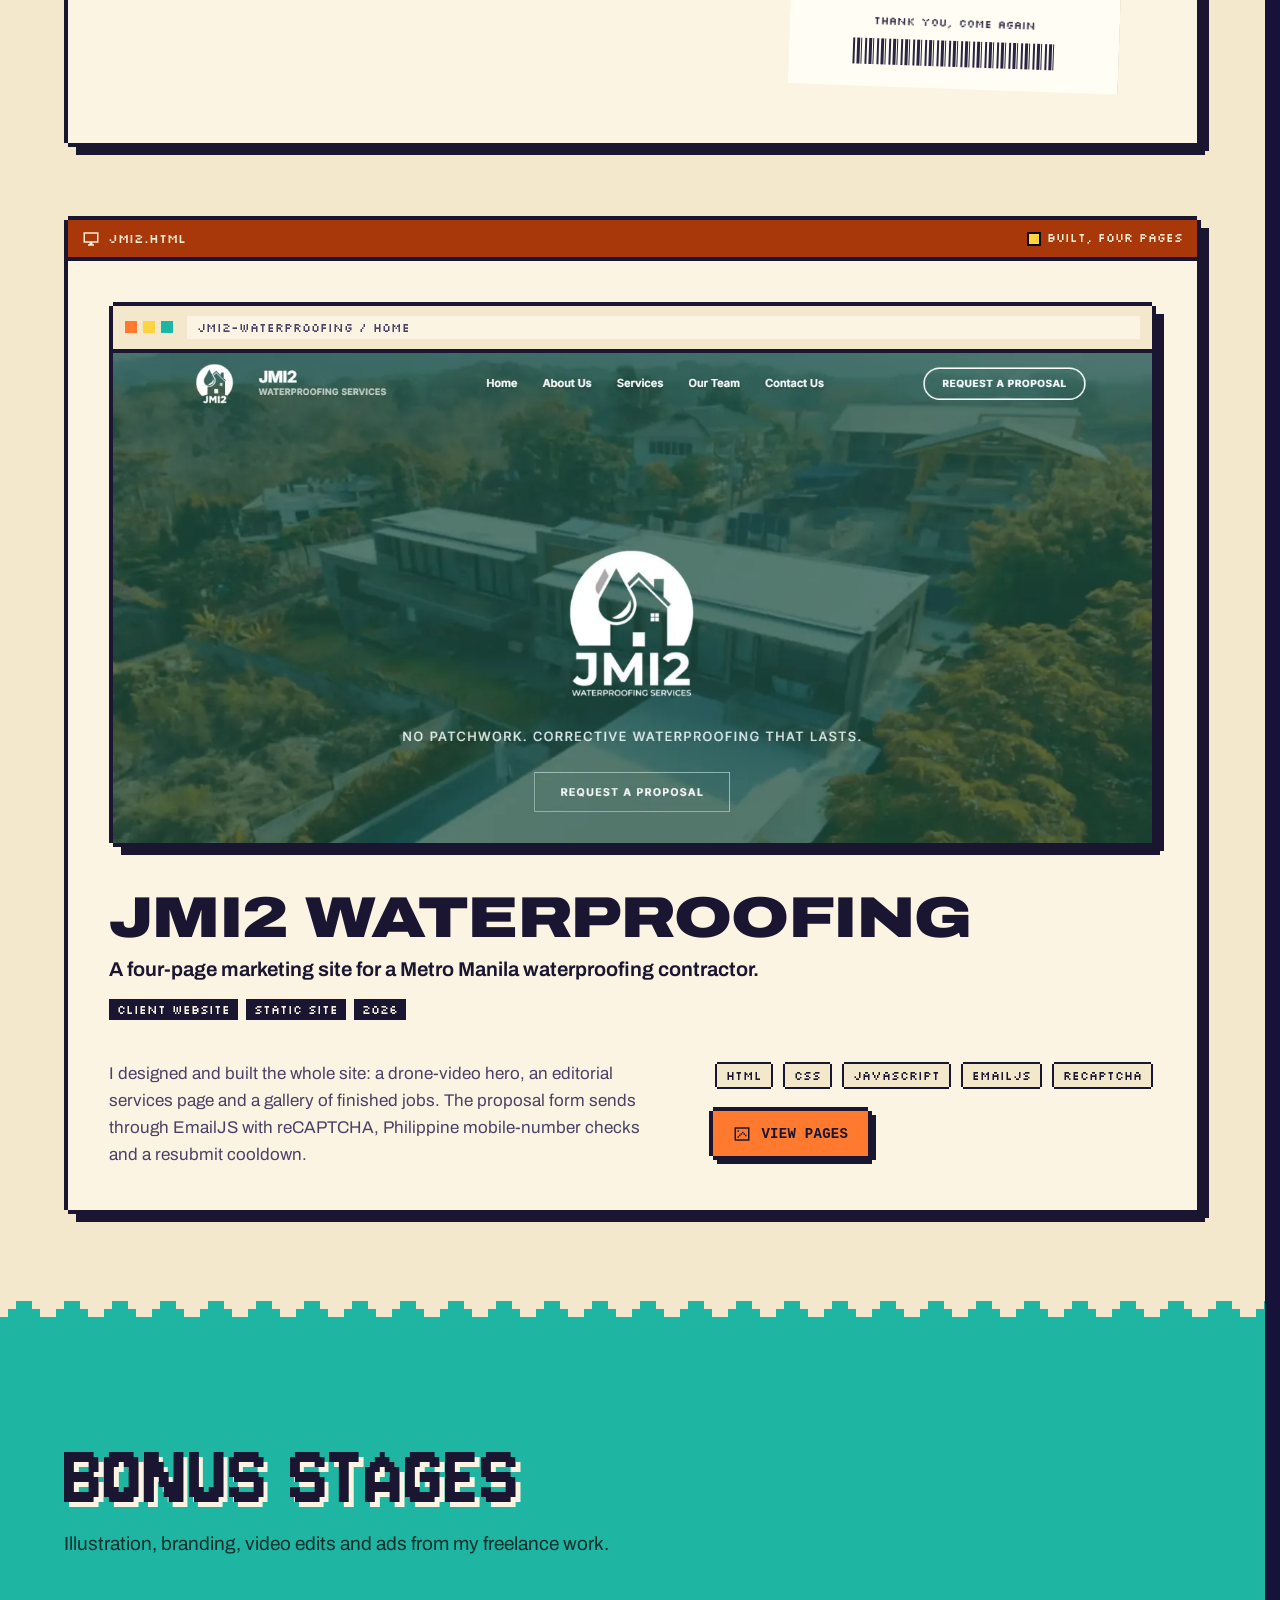
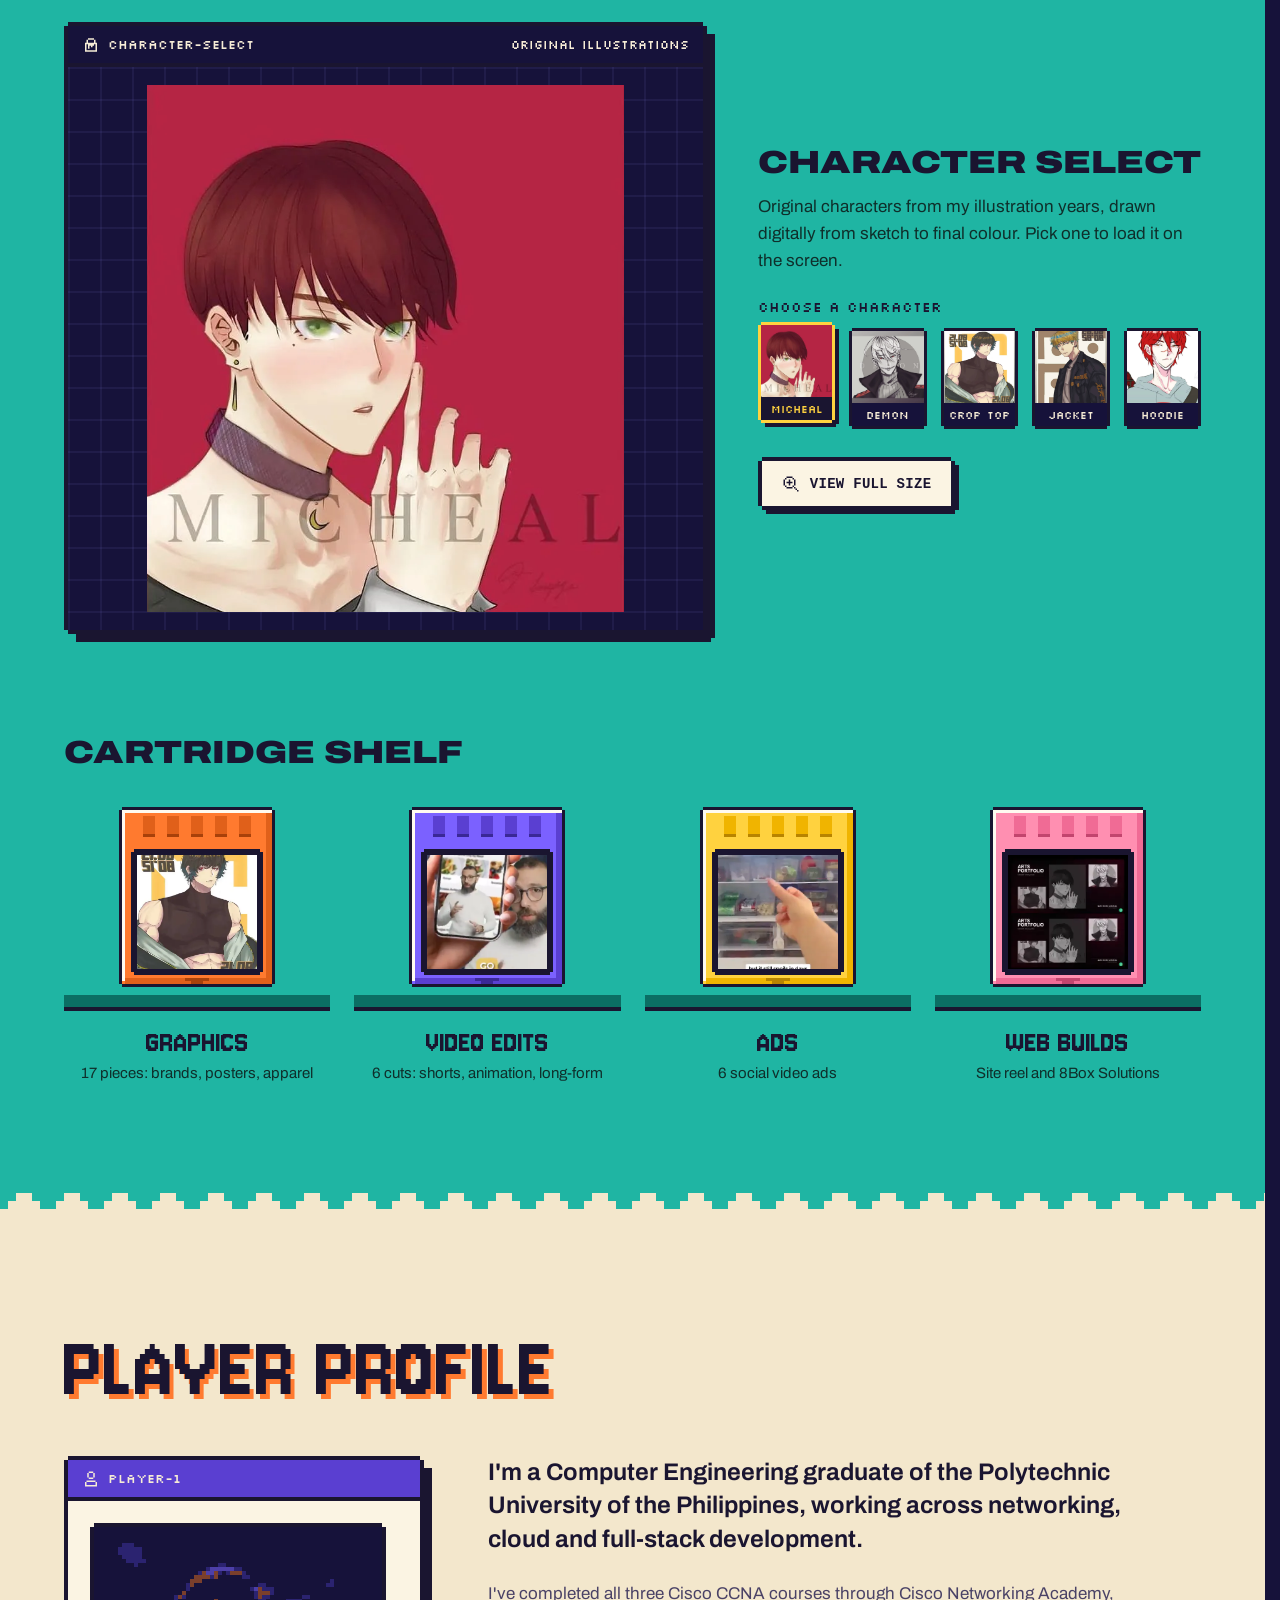
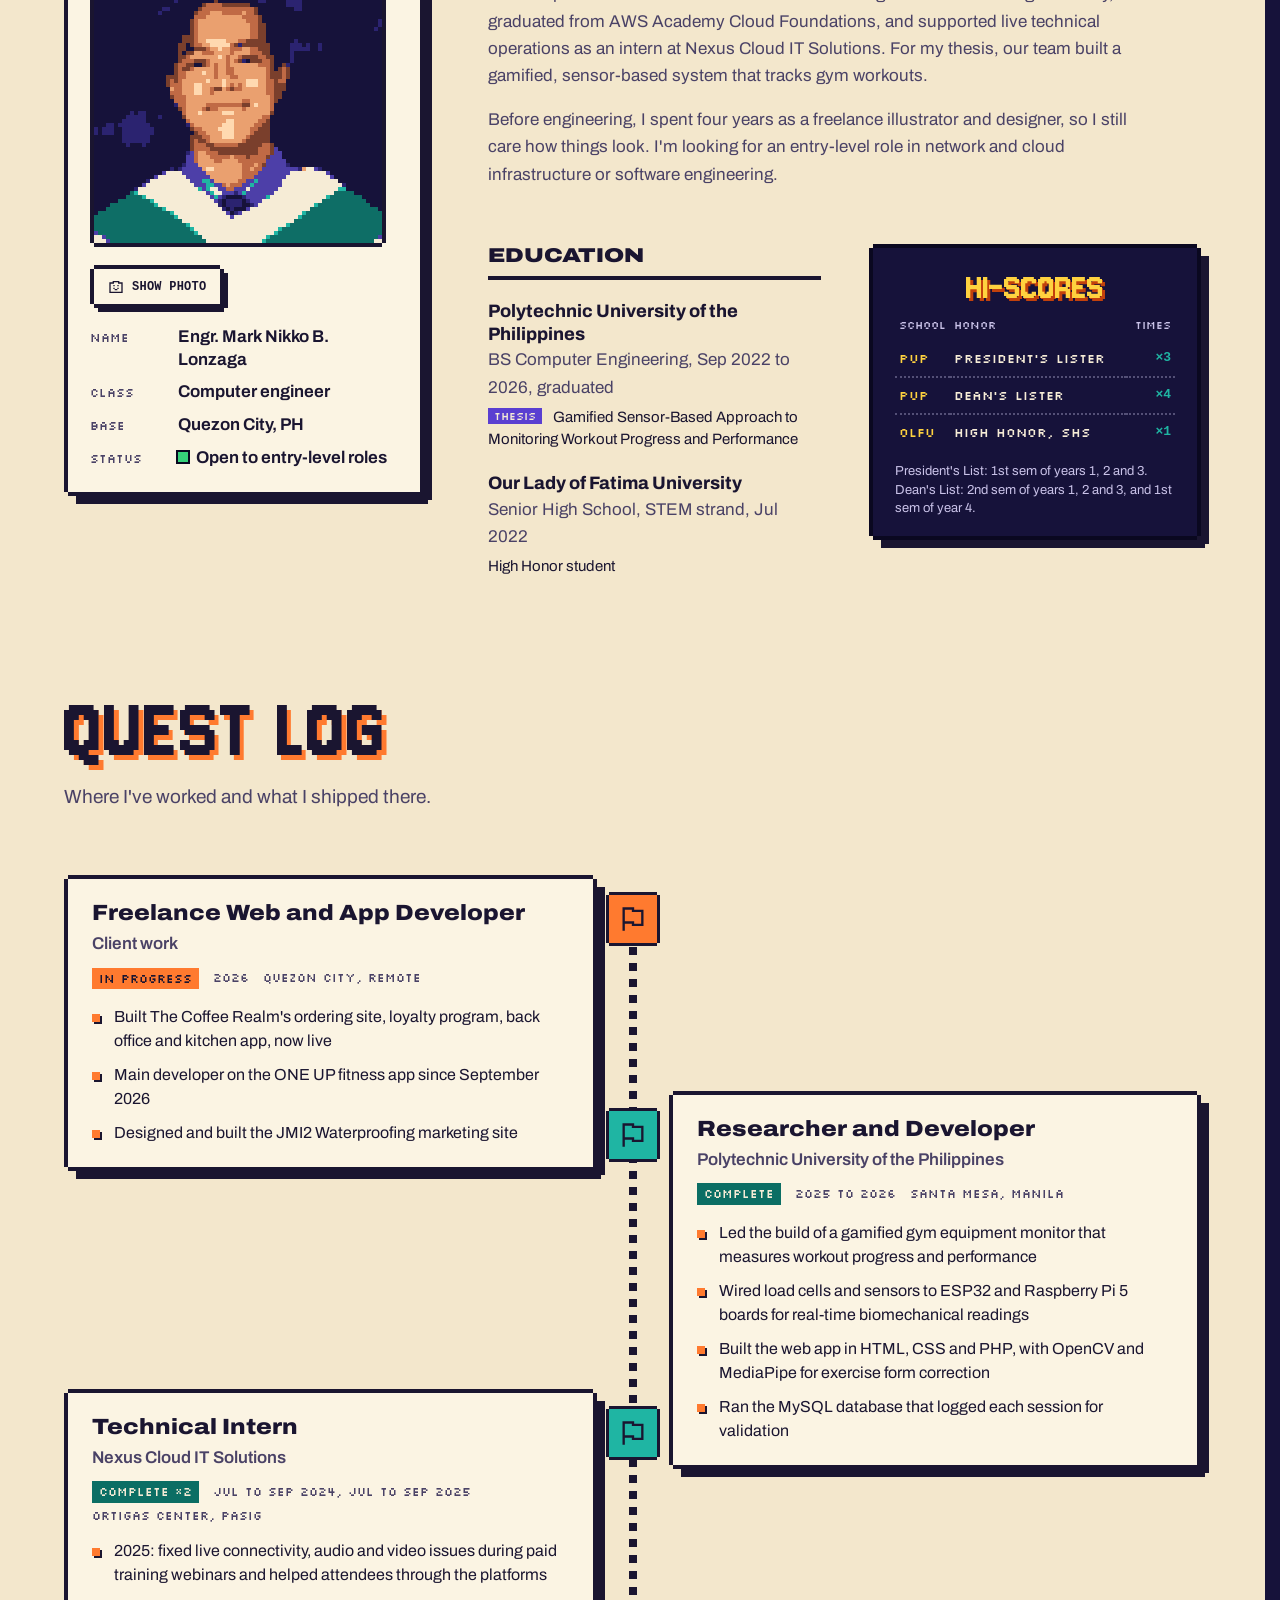
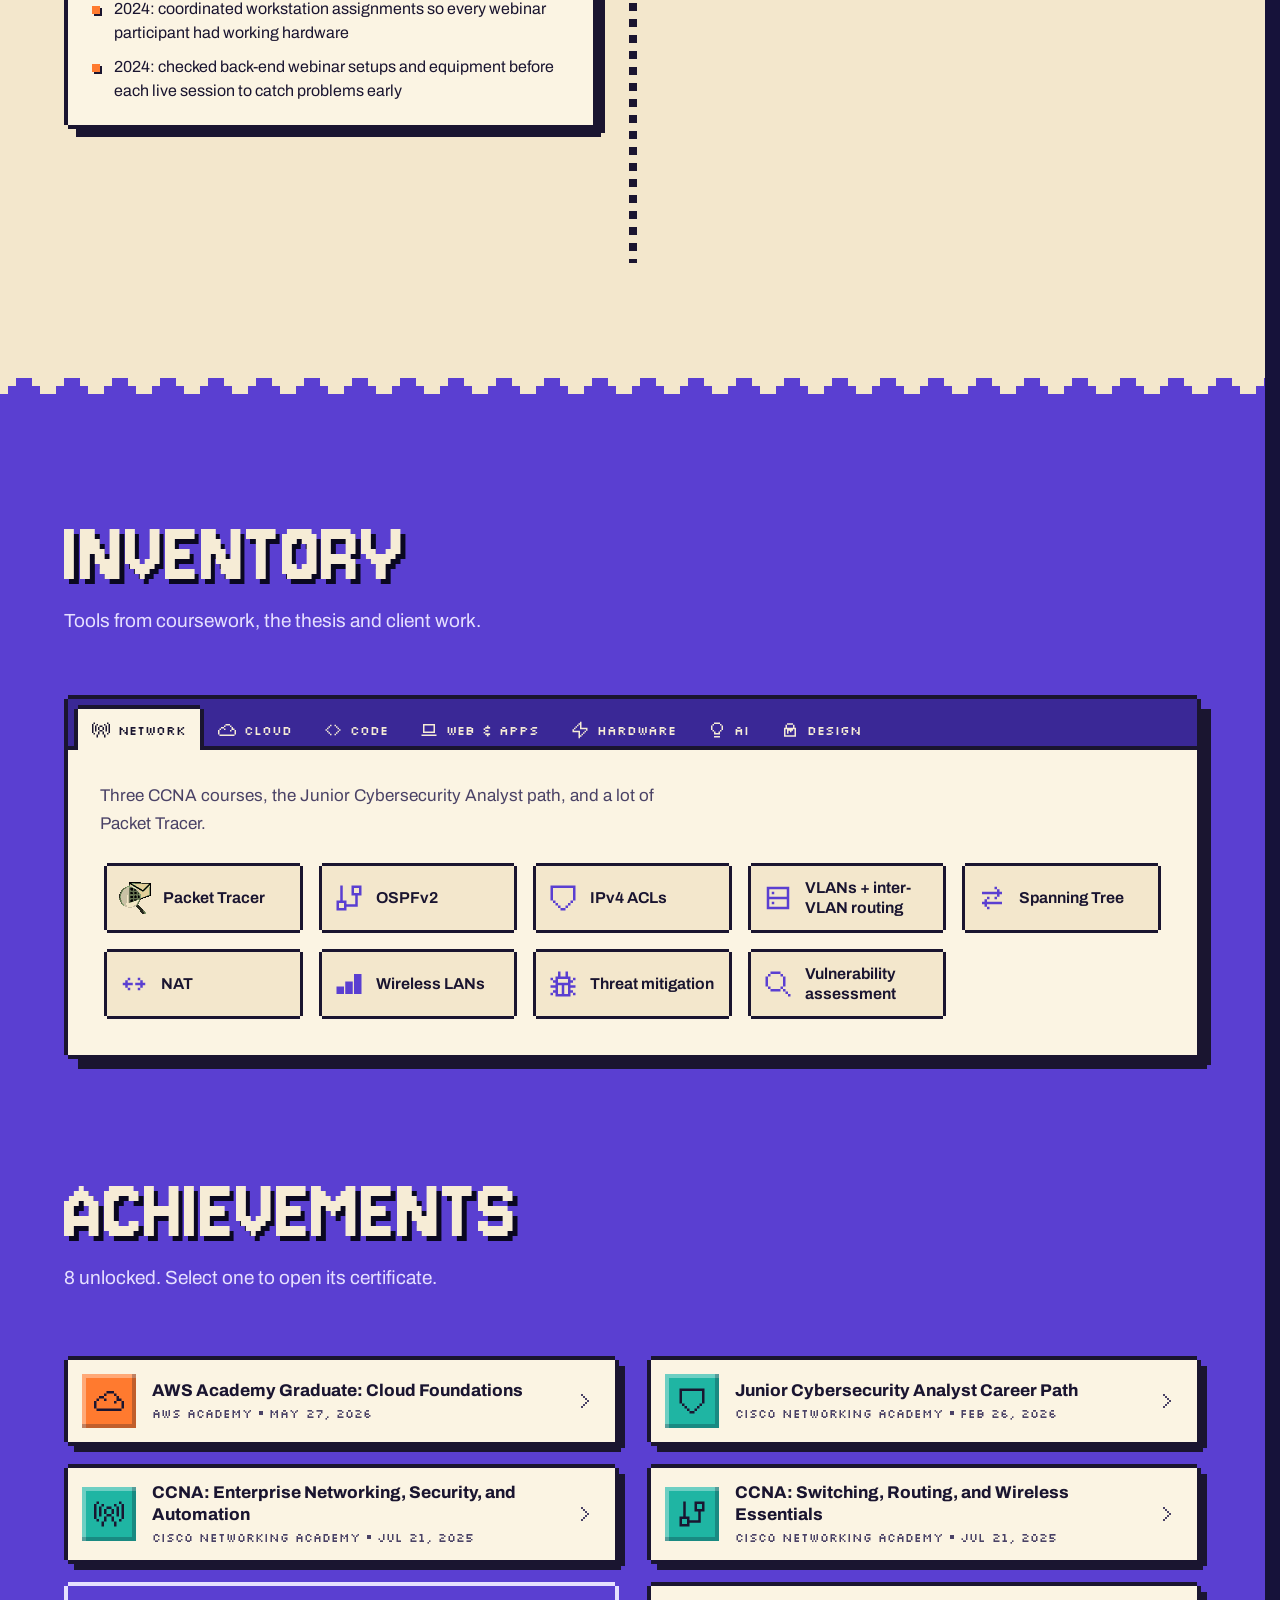
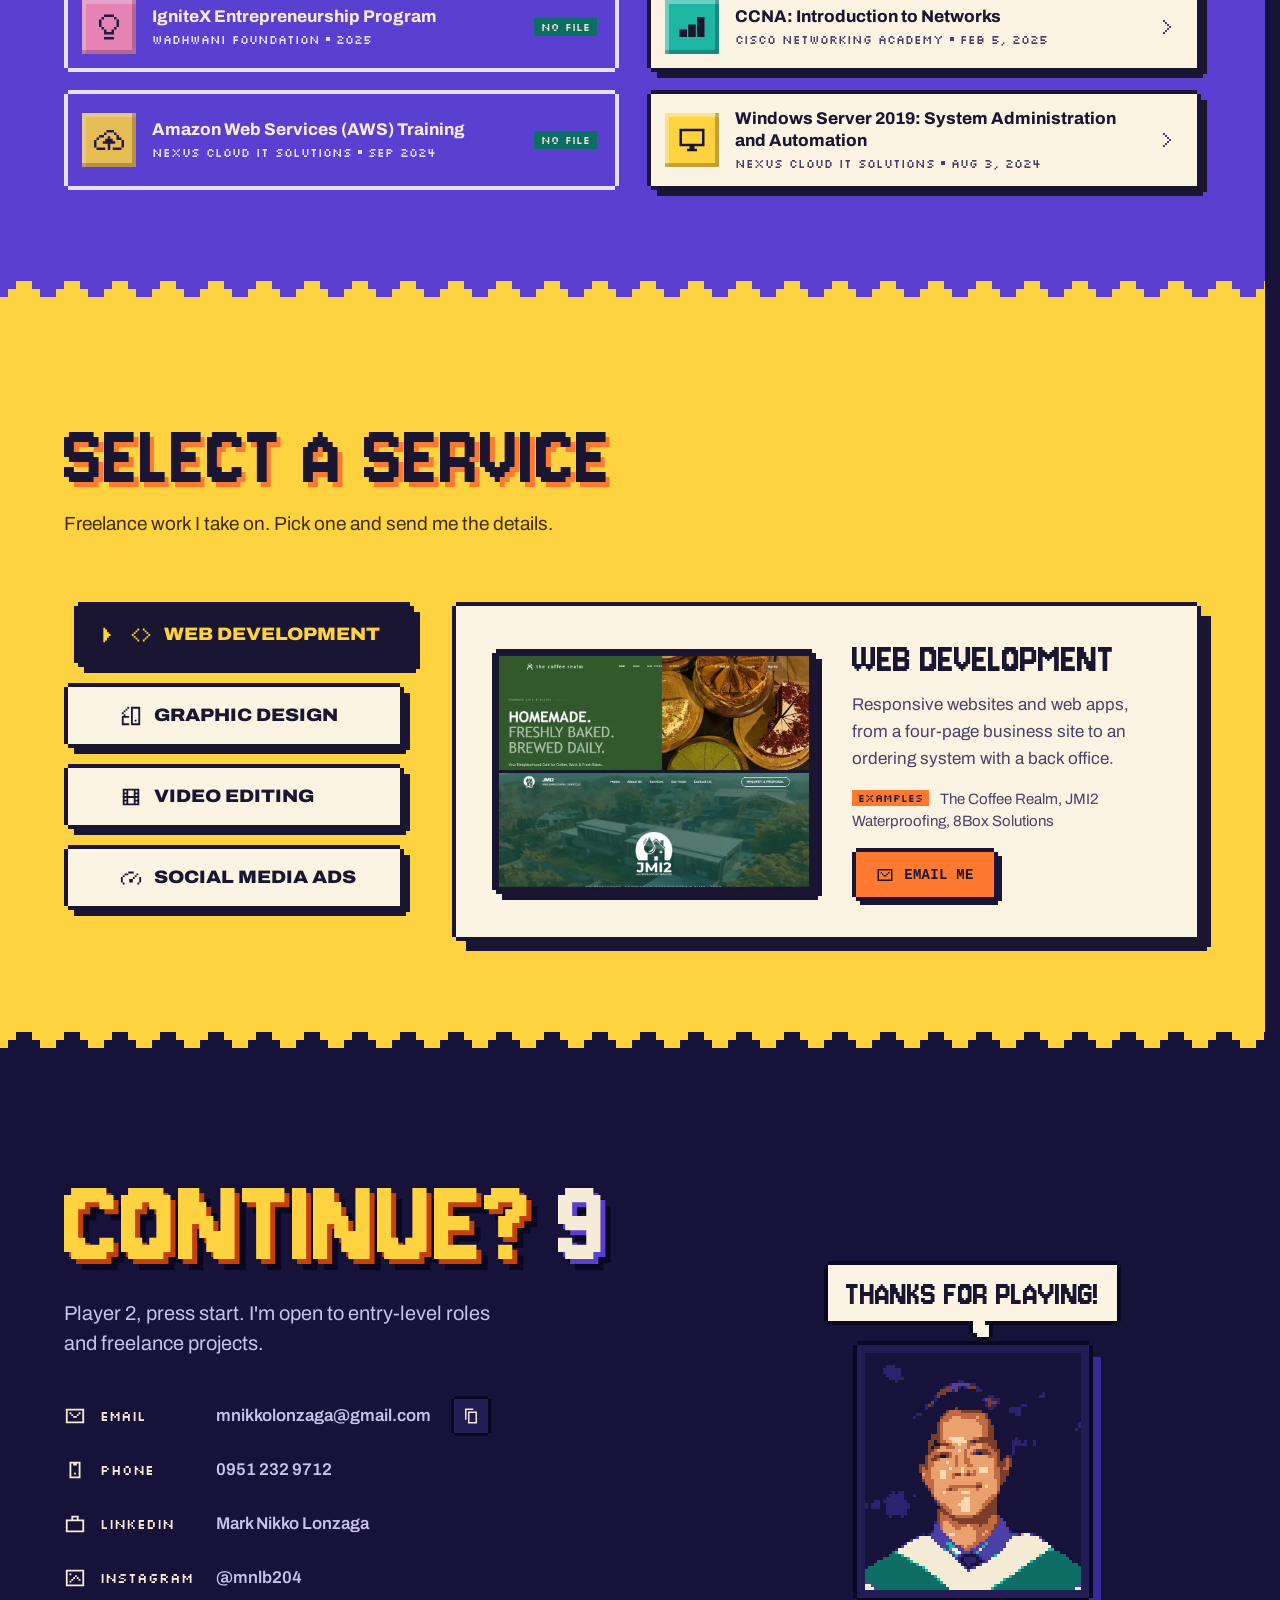
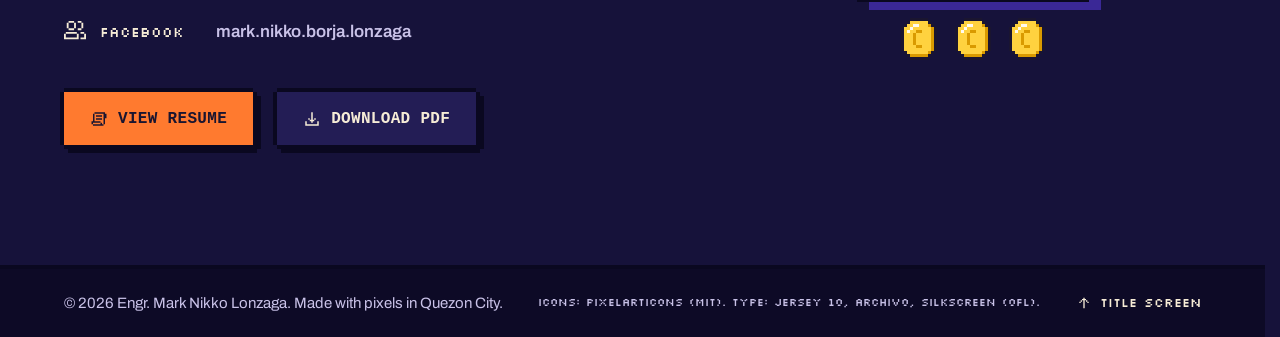
==== commit 3abf6b6c: "Retro-game portfolio of Engr. Mark Nikko Lonzaga A fresh start for the site: a retro game world with" ====
--- a/index.html
+++ b/index.html
@@ -1,355 +1,948 @@
 <!DOCTYPE html>
-<html lang="en">
+<html lang="en" data-theme="day">
 <head>
     <meta charset="UTF-8">
     <meta name="viewport" content="width=device-width, initial-scale=1.0">
-    <title>Mark Nikko Lonzaga - Portfolio</title>
+    <title>Engr. Mark Nikko Lonzaga | Computer Engineer &amp; Designer</title>
+    <meta name="description" content="Portfolio of Engr. Mark Nikko Lonzaga, a Quezon City-based Computer Engineering graduate of PUP who builds networks, apps, and the art that goes on them. Featured: ONE UP, The Coffee Realm, JMI2 Waterproofing.">
+    <link rel="canonical" href="https://mnikko213.github.io/LONZ-PORTFOLIO/">
+    <meta name="theme-color" content="#16123a">
+    <meta property="og:type" content="website">
+    <meta property="og:title" content="Engr. Mark Nikko Lonzaga | Computer Engineer &amp; Designer">
+    <meta property="og:description" content="Networks, apps, and the art that goes on them. Press start.">
+    <meta property="og:image" content="https://mnikko213.github.io/LONZ-PORTFOLIO/assets/img/og-card.png">
+    <meta property="og:url" content="https://mnikko213.github.io/LONZ-PORTFOLIO/">
+    <meta property="og:image:width" content="1200">
+    <meta property="og:image:height" content="630">
+    <meta property="og:image:alt" content="Engr. Mark Nikko Lonzaga in pixel letters beside a retro computer showing the ONE UP app">
+    <meta name="twitter:card" content="summary_large_image">
+    <link rel="icon" href="favicon.ico" sizes="48x48">
+    <link rel="icon" type="image/png" sizes="32x32" href="assets/img/icons/favicon-32.png">
+    <link rel="icon" type="image/png" sizes="16x16" href="assets/img/icons/favicon-16.png">
+    <link rel="apple-touch-icon" href="assets/img/icons/apple-touch-icon.png">
+    <link rel="manifest" href="site.webmanifest">
+    <link rel="preload" href="assets/fonts/jersey10.woff2" as="font" type="font/woff2" crossorigin>
+    <link rel="preload" href="assets/fonts/archivo-var.woff2" as="font" type="font/woff2" crossorigin>
+    <link rel="preload" href="assets/fonts/silkscreen-400.woff2" as="font" type="font/woff2" crossorigin>
+    <link rel="stylesheet" href="css/icons.css">
     <link rel="stylesheet" href="css/style.css">
-    <link rel="stylesheet" href="https://cdnjs.cloudflare.com/ajax/libs/font-awesome/6.4.0/css/all.min.css">
+    <script>
+        (function () {
+            var t = null;
+            try { t = localStorage.getItem('lonz-theme'); } catch (e) {}
+            if (t !== 'day' && t !== 'night') {
+                t = window.matchMedia && window.matchMedia('(prefers-color-scheme: dark)').matches ? 'night' : 'day';
+            }
+            document.documentElement.setAttribute('data-theme', t);
+            document.documentElement.classList.add('js');
+            try {
+                if (localStorage.getItem('lonz-motion') === 'off') document.documentElement.classList.add('motion-off');
+            } catch (e) {}
+        })();
+    </script>
 </head>
 <body>
 
-    <header class="site-header" id="main-header">
-        <a href="#home" class="header-left">
-            <span class="logo-text"><strong>LONZ</strong> <span class="fw-light">PORTFOLIO</span></span> 
+<a class="skip-link" href="#main">Skip to content</a>
+
+<header class="hud" id="hud">
+    <div class="hud-inner">
+        <a href="#home" class="brand" aria-label="Mark Nikko Lonzaga, back to the title screen">
+            <img class="px-art brand-logo" src="assets/img/logo.png" width="64" height="64" alt="">
+            <span class="brand-word">LONZ</span>
         </a>
-        
-        <div class="menu-toggle" id="mobile-menu">
-            <span class="bar"></span>
-            <span class="bar"></span>
-            <span class="bar"></span>
-        </div>
-
-        <nav class="header-right" id="nav-links">
-            <a href="#work">WORK</a>
-            <a href="#about">ABOUT</a>
-            <a href="#certifications">CERTIFICATIONS</a>
-            <a href="#services-section">SERVICES</a>
-            <a href="#contact">CONTACT</a>
+
+        <nav class="nav" id="site-nav" aria-label="Primary">
+            <ul class="nav-list">
+                <li><a href="#work">Work</a></li>
+                <li><a href="#about">About</a></li>
+                <li><a href="#experience">Experience</a></li>
+                <li><a href="#skills">Skills</a></li>
+                <li><a href="#certifications">Certs</a></li>
+                <li><a href="#services-section">Services</a></li>
+                <li><a href="#contact">Contact</a></li>
+            </ul>
         </nav>
-    </header>
-
-    <div class="scroller">
-
-        <section class="page-home" id="home">
-            <div class="film-light-leak"></div>
-            <div class="portfolio-container">
-                <div class="col-left">
-                    <div class="header-group anim-element delay-1">
-                        <h1 class="main-title">ARTS<br>PORTFOLIO</h1>
-                        <span class="catchphrase">Character in every stroke.</span>
-                        <div class="header-line"></div>
-                    </div>
-                    <div class="img-box-left anim-element delay-4">
-                        <a href="#"><img class="hero-img" src="pictures/pic1.jpg" alt="Left Art"></a>
-                    </div>
-                </div>
-                <div class="col-center">
-                    <div class="img-box-center anim-element delay-2">
-                        <a href="#"><img class="hero-img" src="pictures/pic4.jpg" alt="Center Art"></a>
-                    </div>
-                </div>
-                <div class="col-right">
-                    <div class="img-box-right anim-element delay-3">
-                        <a href="#"><img class="hero-img" src="pictures/pic5.jpg" alt="Right Art"></a>
-                    </div>
-                    <div class="artist-info anim-element delay-5">
-                        <div class="name-line"></div>
-                        <h2>MARK NIKKO LONZAGA</h2>
-                        <span>Creative Engineer</span>
-                    </div>
+
+        <div class="hud-tools">
+            <button class="tool-btn" id="theme-toggle" type="button" aria-pressed="false">
+                <span class="i i-moon" aria-hidden="true"></span>
+                <span class="sr-only">Night mode</span>
+            </button>
+            <button class="tool-btn" id="sfx-toggle" type="button" aria-pressed="false">
+                <span class="i i-volume-x" aria-hidden="true"></span>
+                <span class="sr-only">Sound effects</span>
+            </button>
+            <button class="tool-btn" id="motion-toggle" type="button" aria-pressed="false">
+                <span class="i i-pause" aria-hidden="true"></span>
+                <span class="sr-only">Pause animations</span>
+            </button>
+            <a class="btn btn-sm btn-hud" href="resume.html">
+                <span class="i i-script-text" aria-hidden="true"></span><span class="btn-label">Resume</span>
+            </a>
+            <button class="tool-btn menu-btn" id="menu-btn" type="button" aria-expanded="false" aria-controls="site-nav">
+                <span class="i i-menu" aria-hidden="true"></span>
+                <span class="sr-only">Menu</span>
+            </button>
+        </div>
+    </div>
+    <div class="xp-bar" aria-hidden="true"><span></span></div>
+</header>
+
+<main id="main">
+
+    <!-- ============ TITLE SCREEN ============ -->
+    <section class="band band-night hero" id="home" aria-labelledby="hero-title">
+        <div class="hero-sky" aria-hidden="true">
+            <img class="px-art star s1" src="assets/img/sprites/sparkle.png" width="7" height="7" alt="">
+            <img class="px-art star s2" src="assets/img/sprites/sparkle-sm.png" width="5" height="5" alt="">
+            <img class="px-art star s3" src="assets/img/sprites/sparkle.png" width="7" height="7" alt="">
+            <img class="px-art star s4" src="assets/img/sprites/sparkle-sm.png" width="5" height="5" alt="">
+            <img class="px-art star s5" src="assets/img/sprites/sparkle-sm.png" width="5" height="5" alt="">
+            <img class="px-art star s6" src="assets/img/sprites/sparkle.png" width="7" height="7" alt="">
+        </div>
+
+        <div class="wrap hero-grid">
+            <div class="hero-copy">
+                <h1 class="hero-title" id="hero-title">
+                    <span class="ht-rank">Engr.</span>
+                    <span class="ht-line ht-1">Mark Nikko</span>
+                    <span class="ht-line ht-2">Lonzaga</span>
+                </h1>
+                <p class="hero-sub">Computer engineer and designer from Quezon City. I build networks, apps, and the art that goes on them.</p>
+                <div class="hero-actions">
+                    <a class="btn btn-primary" href="#work" data-sfx="start">
+                        <span class="i i-play" aria-hidden="true"></span><span>Press start</span>
+                    </a>
+                    <a class="btn btn-ghost" href="resume.html">
+                        <span class="i i-script-text" aria-hidden="true"></span><span>Resume</span>
+                    </a>
                 </div>
             </div>
-        </section>
-
-        <section class="page-about" id="about">
-            <div class="about-layout">
-                <div class="about-text">
-                    <div class="number-tag anim-element delay-1">01</div>
-                    <h2 class="about-title anim-element delay-2" id="about-text-target">A LITTLE<br>ABOUT ME</h2>
-                    <p class="about-desc anim-element delay-3">
-                        I am a dedicated Computer Engineering student with strong skills in Networks, Python, HTML, and design. 
-                        <br><br>
-                        My passion for technology and creativity drives me to continuously learn and apply my knowledge to real-world projects. I combine logical systems with visual storytelling.
-                    </p>
-                </div>
-                <div class="about-images">
-                    <img class="about-img-1 anim-element delay-4" src="pictures/my2.jpg" alt="Workspace">
-                    <img class="about-img-2 anim-element delay-5" src="pictures/my1.png" alt="Portrait">
+
+            <div class="hero-rig">
+                <div class="rig" id="rig">
+                    <img class="px-art rig-burst" src="assets/img/sprites/burst.png" width="96" height="96" alt="">
+                    <div class="rig-screen" id="reel" role="region" aria-roledescription="carousel" aria-label="Work playing on the monitor">
+                        <a class="reel-slide is-on" href="#level-oneup" data-title="ONE UP">
+                            <img src="assets/img/reel/oneup.webp" width="720" height="450" alt="ONE UP landing page with the app's workout screen" fetchpriority="high">
+                        </a>
+                        <a class="reel-slide" href="#level-coffee" data-title="The Coffee Realm" tabindex="-1">
+                            <img data-src="assets/img/reel/coffee.webp" width="720" height="450" alt="The Coffee Realm home page: Homemade. Freshly baked. Brewed daily.">
+                        </a>
+                        <a class="reel-slide" href="#level-jmi2" data-title="JMI2 Waterproofing" tabindex="-1">
+                            <img data-src="assets/img/reel/jmi2.webp" width="720" height="450" alt="JMI2 Waterproofing website hero with a drone shot of a roof deck">
+                        </a>
+                        <a class="reel-slide" href="#archive" data-title="Illustration" tabindex="-1">
+                            <img data-src="assets/img/reel/art.webp" width="720" height="434" alt="Digital illustration of a red-haired character">
+                        </a>
+                        <span class="reel-static" aria-hidden="true"></span>
+                    </div>
+                    <img class="px-art rig-crt" src="assets/img/sprites/crt.png" width="128" height="112" alt="">
+                </div>
+                <div class="reel-bar">
+                    <p class="reel-now"><span class="reel-label">Now playing</span> <span class="reel-title" id="reel-title">ONE UP</span></p>
+                    <button class="tool-btn tool-btn-sm" id="reel-toggle" type="button">
+                        <span class="i i-pause" aria-hidden="true"></span>
+                        <span class="sr-only">Pause the monitor slideshow</span>
+                    </button>
                 </div>
             </div>
-        </section>
-
-        <section class="carousel-section" id="work">
-            
-            <button class="nav-btn nav-prev" onclick="moveSlide(-1)">&#10094;</button>
-            <button class="nav-btn nav-next" onclick="moveSlide(1)">&#10095;</button>
-
-            <div class="carousel-track" id="track">
-                
-                <div class="carousel-slide slide-skills">
-                    <div class="skills-text-area anim-element">
-                        <h2 class="skills-title-large">
-                            <div class="letter-box"><span class="letter-face letter-front">S</span><span class="letter-face letter-back">S</span></div>
-                            <div class="letter-box"><span class="letter-face letter-front">k</span><span class="letter-face letter-back">K</span></div>
-                            <div class="letter-box"><span class="letter-face letter-front">i</span><span class="letter-face letter-back">I</span></div>
-                            <div class="letter-box"><span class="letter-face letter-front">l</span><span class="letter-face letter-back">L</span></div>
-                            <div class="letter-box"><span class="letter-face letter-front">l</span><span class="letter-face letter-back">L</span></div>
-                            <div style="width: 25px;"></div> 
-                            <div class="letter-box"><span class="letter-face letter-front">S</span><span class="letter-face letter-back">S</span></div>
-                            <div class="letter-box"><span class="letter-face letter-front">e</span><span class="letter-face letter-back">E</span></div>
-                            <div class="letter-box"><span class="letter-face letter-front">t</span><span class="letter-face letter-back">T</span></div>
-                        </h2>
-                        <p class="skills-desc-p">
-                            My technical toolkit is built on versatility. As a Computer Engineering student, I have honed a strong command of C++ and Python for core logic, while creating interactive web platforms using PHP, MySQL, and JavaScript. Beyond code, I bridge the physical and digital worlds through Arduino hardware integration and Cisco enterprise networking. Whether it’s scripting in Lua or analyzing data with R, I approach every language as a new medium to create functional, efficient systems.
-                        </p>
-                    </div>
-
-                    <div class="skills-icons-area">
-                        <div class="desktop-icon" style="top: 10%; left: 8%;" data-desc="Web Structure">
-                            <div class="icon-img-box"><img src="pictures/s1.png" alt="HTML"></div>
-                            <div class="icon-label">Web.html</div>
-                        </div>
-                        <div class="desktop-icon" style="top: 15%; left: 32%;" data-desc="Game Scripting">
-                            <div class="icon-img-box"><img src="pictures/s11.png" alt="Lua"></div>
-                            <div class="icon-label">Game.lua</div>
-                        </div>
-                        <div class="desktop-icon" style="top: 25%; left: 18%;" data-desc="Interactivity">
-                            <div class="icon-img-box"><img src="pictures/s3.png" alt="JS"></div>
-                            <div class="icon-label">Script.js</div>
-                        </div>
-                        <div class="desktop-icon" style="top: 28%; left: 42%;" data-desc="Core Logic">
-                            <div class="icon-img-box"><img src="pictures/s8.png" alt="C++"></div>
-                            <div class="icon-label">Source.cpp</div>
-                        </div>
-                        <div class="desktop-icon" style="top: 45%; left: 5%;" data-desc="Styling">
-                            <div class="icon-img-box"><img src="pictures/s2.png" alt="CSS"></div>
-                            <div class="icon-label">Style.css</div>
-                        </div>
-                        <div class="desktop-icon" style="top: 55%; left: 60%;" data-desc="Hardware">
-                            <div class="icon-img-box"><img src="pictures/s7.png" alt="Arduino"></div>
-                            <div class="icon-label">Sketch.ino</div>
-                        </div>
-                        <div class="desktop-icon" style="top: 52%; left: 28%;" data-desc="Database">
-                            <div class="icon-img-box"><img src="pictures/s6.png" alt="SQL"></div>
-                            <div class="icon-label">Data.sql</div>
-                        </div>
-                        <div class="desktop-icon" style="top: 65%; left: 10%;" data-desc="Automation">
-                            <div class="icon-img-box"><img src="pictures/s4.png" alt="Python"></div>
-                            <div class="icon-label">Main.py</div>
-                        </div>
-                        <div class="desktop-icon" style="top: 80%; left: 18%;" data-desc="Server Side">
-                            <div class="icon-img-box"><img src="pictures/s5.png" alt="PHP"></div>
-                            <div class="icon-label">Server.php</div>
-                        </div>
-                        <div class="desktop-icon" style="top: 78%; left: 40%;" data-desc="Networking">
-                            <div class="icon-img-box"><img src="pictures/s12.png" alt="Packet"></div>
-                            <div class="icon-label">Packet.pkt</div>
-                        </div>
-                        <div class="desktop-icon" style="top: 72%; left: 52%;" data-desc="Stats">
-                            <div class="icon-img-box"><img src="pictures/s10.png" alt="R"></div>
-                            <div class="icon-label">Stats.R</div>
-                        </div>
-                    </div>
-                </div>
-
-                <div class="carousel-slide slide-graphics">
-                    <div class="graphics-layout">
-                        <div class="graphics-header">
-                            <div class="gh-left">
-                                <h1 class="graphics-title">VISUAL ARCHIVE</h1>
-                                <div class="graphics-tags">GRAPHIC DESIGN | VIDEO EDITING | DIGITAL ILLUSTRATION</div>
+        </div>
+    </section>
+
+    <!-- ============ HELLO STRIP ============ -->
+    <section class="band band-orange hello" aria-labelledby="hello-title">
+        <div class="wrap hello-grid">
+            <div class="hello-intro">
+                <img class="px-art hello-smiley" src="assets/img/sprites/smiley.png" width="16" height="16" alt="">
+                <h2 class="hello-title" id="hello-title">Hello!</h2>
+                <p class="hello-text">I'm a Computer Engineering graduate from PUP who spent four years freelancing as an illustrator before falling for networks and code.</p>
+            </div>
+            <ul class="hello-badges" role="list">
+                <li class="badge">
+                    <span class="badge-icon"><span class="i i-radio-tower" aria-hidden="true"></span></span>
+                    <span class="badge-top">CCNA courses 3/3</span>
+                    <span class="badge-sub">Cisco Networking Academy</span>
+                </li>
+                <li class="badge">
+                    <span class="badge-icon"><span class="i i-cloud" aria-hidden="true"></span></span>
+                    <span class="badge-top">AWS Academy</span>
+                    <span class="badge-sub">Cloud Foundations graduate</span>
+                </li>
+                <li class="badge">
+                    <span class="badge-icon"><span class="i i-trophy" aria-hidden="true"></span></span>
+                    <span class="badge-top">President's Lister</span>
+                    <span class="badge-sub">Three semesters at PUP</span>
+                </li>
+                <li class="badge">
+                    <span class="badge-icon"><span class="i i-paint-bucket" aria-hidden="true"></span></span>
+                    <span class="badge-top">Since 2018</span>
+                    <span class="badge-sub">Freelance art and design</span>
+                </li>
+            </ul>
+        </div>
+    </section>
+
+    <!-- ============ LEVEL SELECT (WORK) ============ -->
+    <section class="band band-paper work" id="work" aria-labelledby="work-title">
+        <div class="wrap">
+            <header class="sec-head">
+                <h2 class="sec-title" id="work-title">Level select</h2>
+                <p class="sec-lede">Three recent builds: a fitness app, a caf&eacute;'s ordering system, and a contractor's website.</p>
+            </header>
+
+            <!-- ONE UP -->
+            <article class="level win" id="level-oneup" aria-labelledby="oneup-name" data-reveal>
+                <div class="win-bar">
+                    <span class="win-file"><span class="i i-device-phone" aria-hidden="true"></span>one-up.apk</span>
+                    <span class="win-status"><span class="status-lamp is-live" aria-hidden="true"></span>In testing on Google Play</span>
+                </div>
+                <div class="level-body level-split">
+                    <div class="level-media">
+                        <button class="phones" type="button" data-gallery="oneup" data-index="0" aria-label="Open ONE UP screenshots">
+                            <span class="phone phone-l"><img src="assets/img/work/oneup/workout.webp" width="540" height="1169" alt="" loading="lazy"></span>
+                            <span class="phone phone-c"><img src="assets/img/work/oneup/home.webp" width="540" height="1169" alt="" loading="lazy"></span>
+                            <span class="phone phone-r"><img src="assets/img/work/oneup/recovery.webp" width="540" height="1169" alt="" loading="lazy"></span>
+                            <span class="sticker sticker-xp" aria-hidden="true">+40 XP</span>
+                        </button>
+                    </div>
+                    <div class="level-text">
+                        <h3 class="level-name" id="oneup-name">ONE UP</h3>
+                        <p class="level-line">A fitness app that turns training into a game.</p>
+                        <p class="level-tags"><span>Client project</span><span>Android app</span><span>2026</span></p>
+                        <p>ONE UP logs workouts and meals, then pays you back in XP, weekly streaks and badges, with an AI coach on call. I took over an existing Expo and Supabase codebase in September 2026 and built the game layer, the AI coach and the landing page. The app is in closed testing.</p>
+                        <ul class="loot">
+                            <li>Server-side reward engine: XP, levels, weekly streaks, 51 badges, 12 challenges and a weekly leaderboard</li>
+                            <li>AI coach on the Claude API that plans workouts from real library exercises and remembers injuries</li>
+                            <li>Recovery map: a front and back muscle heatmap built from finished workouts</li>
+                            <li>Integrated a licensed 1,859-exercise video library, plus offline logging and a 13-step onboarding</li>
+                        </ul>
+                        <ul class="chips" aria-label="Tech stack">
+                            <li>Expo SDK 57</li><li>React Native</li><li>TypeScript</li><li>Supabase</li><li>Claude API</li><li>RevenueCat</li>
+                        </ul>
+                        <div class="level-actions">
+                            <button class="btn btn-primary" type="button" data-gallery="oneup" data-index="0">
+                                <span class="i i-image" aria-hidden="true"></span><span>View screens</span>
+                            </button>
+                        </div>
+                    </div>
+                </div>
+            </article>
+
+            <!-- THE COFFEE REALM -->
+            <article class="level win win-teal" id="level-coffee" aria-labelledby="coffee-name" data-reveal>
+                <div class="win-bar">
+                    <span class="win-file"><span class="i i-coffee" aria-hidden="true"></span>coffee-realm.pos</span>
+                    <span class="win-status"><span class="status-lamp is-live" aria-hidden="true"></span>Live, taking real orders</span>
+                </div>
+                <div class="level-body level-split level-split-rev">
+                    <div class="level-text">
+                        <h3 class="level-name" id="coffee-name">The Coffee Realm</h3>
+                        <p class="level-line">Ordering, loyalty and a back office for a homemade caf&eacute; and bakery in Quezon City.</p>
+                        <p class="level-tags"><span>Client project</span><span>Web + integrations</span><span>2026</span></p>
+                        <p>I built the customer website, the role-based back office, the Supabase backend and a kitchen tablet app, then connected a partner's Android till to all of it in real time, with an offline queue for when the wifi drops.</p>
+                        <ul class="chips" aria-label="Tech stack">
+                            <li>Next.js 16</li><li>React 19</li><li>TypeScript</li><li>Supabase</li><li>Realtime</li><li>Vercel</li><li>Expo</li>
+                        </ul>
+                        <div class="level-actions">
+                            <a class="btn btn-primary" href="https://www.thecoffeerealm.online" target="_blank" rel="noopener">
+                                <span class="i i-external-link" aria-hidden="true"></span><span>Visit site</span>
+                            </a>
+                            <button class="btn btn-ghost" type="button" data-gallery="coffee" data-index="0">
+                                <span class="i i-image" aria-hidden="true"></span><span>View pages</span>
+                            </button>
+                        </div>
+                    </div>
+                    <div class="level-media coffee-media">
+                        <button class="photo-stack" type="button" data-gallery="coffee" data-index="0" aria-label="Open The Coffee Realm screenshots and photos">
+                            <span class="photo photo-a"><img src="assets/img/work/coffee/site-home-sm.webp" width="760" height="475" alt="" loading="lazy"></span>
+                            <span class="photo photo-b"><img src="assets/img/work/coffee/shopfront-night.webp" width="1100" height="1100" alt="" loading="lazy"></span>
+                            <img class="coffee-mark" src="assets/img/work/coffee/mark.png" width="240" height="240" alt="" loading="lazy">
+                        </button>
+                        <div class="receipt" role="group" aria-labelledby="receipt-title">
+                            <p class="receipt-head" id="receipt-title">Build receipt</p>
+                            <dl class="receipt-rows">
+                                <div><dt>Customer menu + bag</dt><dd>1</dd></div>
+                                <div><dt>Checkout + order tracking</dt><dd>1</dd></div>
+                                <div><dt>QR loyalty card, 10 stamps</dt><dd>1</dd></div>
+                                <div><dt>Back office, 3 staff roles</dt><dd>1</dd></div>
+                                <div><dt>Kitchen tablet app</dt><dd>1</dd></div>
+                                <div><dt>Partner till integration</dt><dd>1</dd></div>
+                                <div><dt>Page routes</dt><dd>40</dd></div>
+                                <div><dt>API routes</dt><dd>38</dd></div>
+                                <div><dt>SQL migrations</dt><dd>132</dd></div>
+                                <div><dt>Automated checks passing</dt><dd>1,538</dd></div>
+                            </dl>
+                            <p class="receipt-total"><span>Total</span><span>1 shared database</span></p>
+                            <p class="receipt-foot">Thank you, come again</p>
+                        </div>
+                    </div>
+                </div>
+            </article>
+
+            <!-- JMI2 -->
+            <article class="level win win-orange" id="level-jmi2" aria-labelledby="jmi2-name" data-reveal>
+                <div class="win-bar">
+                    <span class="win-file"><span class="i i-monitor" aria-hidden="true"></span>jmi2.html</span>
+                    <span class="win-status"><span class="status-lamp" aria-hidden="true"></span>Built, four pages</span>
+                </div>
+                <div class="level-body level-stack">
+                    <button class="browser" type="button" data-gallery="jmi2" data-index="0" aria-label="Open JMI2 Waterproofing screenshots">
+                        <span class="browser-bar" aria-hidden="true">
+                            <span class="browser-dots"><i></i><i></i><i></i></span>
+                            <span class="browser-url">jmi2-waterproofing / home</span>
+                        </span>
+                        <span class="browser-view">
+                            <img src="assets/img/work/jmi2/home.webp" width="1440" height="900" alt="" loading="lazy">
+                        </span>
+                    </button>
+                    <div class="jmi2-cols">
+                        <div class="jmi2-head">
+                            <h3 class="level-name" id="jmi2-name">JMI2 Waterproofing</h3>
+                            <p class="level-line">A four-page marketing site for a Metro Manila waterproofing contractor.</p>
+                            <p class="level-tags"><span>Client website</span><span>Static site</span><span>2026</span></p>
+                        </div>
+                        <p class="jmi2-desc">I designed and built the whole site: a drone-video hero, an editorial services page and a gallery of finished jobs. The proposal form sends through EmailJS with reCAPTCHA, Philippine mobile-number checks and a resubmit cooldown.</p>
+                        <div class="jmi2-side">
+                            <ul class="chips" aria-label="Tech stack">
+                                <li>HTML</li><li>CSS</li><li>JavaScript</li><li>EmailJS</li><li>reCAPTCHA</li>
+                            </ul>
+                            <div class="level-actions">
+                                <button class="btn btn-primary" type="button" data-gallery="jmi2" data-index="0">
+                                    <span class="i i-image" aria-hidden="true"></span><span>View pages</span>
+                                </button>
                             </div>
-                            <div class="gh-right">
-                                <p class="graphics-desc">
-                                    Showcasing four years of freelance design and digital artistry. From dynamic video edits to intricate digital illustrations, this vault represents the intersection of technical precision and creative vision. Scroll horizontally to explore.
-                                </p>
-                            </div>
-                        </div>
-                    </div>
-
-                    <div class="marquee-wrapper" id="marquee-wrapper">
-                        <div class="marquee-track" id="marquee-track">
-                            <div class="vid-item">
-                                <span class="vid-decor-text">Artistry</span>
-                                <div class="vid-decor-box"></div>
-                                <video src="pictures/GRAP.mp4" autoplay loop muted></video>
-                                <h3 class="vid-title">GRAPHICS</h3>
-                            </div>
-                            <div class="vid-item">
-                                <span class="vid-decor-text">Narrative</span>
-                                <div class="vid-decor-box"></div>
-                                <video src="pictures/EDIT.mp4" autoplay loop muted></video>
-                                <h3 class="vid-title">VIDEO EDIT</h3>
-                            </div>
-                            <div class="vid-item">
-                                <span class="vid-decor-text">Brands</span>
-                                <div class="vid-decor-box" style="transform: rotate(45deg);"></div>
-                                <video src="pictures/ADS2.mp4" autoplay loop muted></video>
-                                <h3 class="vid-title">ADS</h3>
-                            </div>
-                            <div class="vid-item">
-                                <span class="vid-decor-text">Architecture</span>
-                                <div class="vid-decor-box"></div>
-                                <video src="pictures/WEBS.mp4" autoplay loop muted></video>
-                                <h3 class="vid-title">WEB DEV</h3>
-                            </div>
-                        </div>
-                    </div>
-                </div>
-
+                        </div>
+                    </div>
+                </div>
+            </article>
+        </div>
+    </section>
+
+    <!-- ============ BONUS STAGES (ARCHIVE) ============ -->
+    <section class="band band-teal archive" id="archive" aria-labelledby="archive-title">
+        <div class="wrap">
+            <header class="sec-head">
+                <h2 class="sec-title" id="archive-title">Bonus stages</h2>
+                <p class="sec-lede">Illustration, branding, video edits and ads from my freelance work.</p>
+            </header>
+
+            <div class="charsel" data-tabs>
+                <div class="charsel-stage win" data-reveal>
+                    <div class="win-bar">
+                        <span class="win-file"><span class="i i-paint-bucket" aria-hidden="true"></span>character-select</span>
+                        <span class="win-status">Original illustrations</span>
+                    </div>
+                    <div class="charsel-view">
+                        <div class="charsel-panel" role="tabpanel" id="art-p1" aria-labelledby="art-t1" tabindex="0">
+                            <img src="assets/img/art/pic4.webp" width="762" height="843" alt="Digital illustration: a red-haired character in a black choker, with MICHEAL lettered across the piece" loading="lazy">
+                        </div>
+                        <div class="charsel-panel" role="tabpanel" id="art-p2" aria-labelledby="art-t2" tabindex="0" hidden>
+                            <img src="assets/img/art/pic5.webp" width="843" height="843" alt="Digital illustration: a silver-haired character in a black coat, with DEMON lettered across the piece" loading="lazy">
+                        </div>
+                        <div class="charsel-panel" role="tabpanel" id="art-p3" aria-labelledby="art-t3" tabindex="0" hidden>
+                            <img src="assets/img/art/pic1.webp" width="1000" height="1071" alt="Digital illustration: a dark-haired character in a crop top with a loose jacket" loading="lazy">
+                        </div>
+                        <div class="charsel-panel" role="tabpanel" id="art-p4" aria-labelledby="art-t4" tabindex="0" hidden>
+                            <img src="assets/img/art/pic2.webp" width="1000" height="1250" alt="Digital illustration: a blond character in an embroidered black jacket" loading="lazy">
+                        </div>
+                        <div class="charsel-panel" role="tabpanel" id="art-p5" aria-labelledby="art-t5" tabindex="0" hidden>
+                            <img src="assets/img/art/pic3.webp" width="843" height="1053" alt="Digital illustration: a red-haired character in a grey hoodie" loading="lazy">
+                        </div>
+                    </div>
+                </div>
+                <div class="charsel-side">
+                    <h3 class="shelf-title">Character select</h3>
+                    <p class="charsel-text">Original characters from my illustration years, drawn digitally from sketch to final colour. Pick one to load it on the screen.</p>
+                    <p class="charsel-label" id="charsel-label">Choose a character</p>
+                    <div class="charsel-roster" role="tablist" aria-labelledby="charsel-label">
+                        <button class="roster-btn" role="tab" id="art-t1" aria-controls="art-p1" aria-selected="true" type="button">
+                            <img src="assets/img/art/pic4.webp" alt="" style="object-position: 40% 30%" loading="lazy"><span>Micheal</span>
+                        </button>
+                        <button class="roster-btn" role="tab" id="art-t2" aria-controls="art-p2" aria-selected="false" tabindex="-1" type="button">
+                            <img src="assets/img/art/pic5.webp" alt="" style="object-position: 55% 30%" loading="lazy"><span>Demon</span>
+                        </button>
+                        <button class="roster-btn" role="tab" id="art-t3" aria-controls="art-p3" aria-selected="false" tabindex="-1" type="button">
+                            <img src="assets/img/art/pic1.webp" alt="" style="object-position: 50% 12%" loading="lazy"><span>Crop top</span>
+                        </button>
+                        <button class="roster-btn" role="tab" id="art-t4" aria-controls="art-p4" aria-selected="false" tabindex="-1" type="button">
+                            <img src="assets/img/art/pic2.webp" alt="" style="object-position: 50% 8%" loading="lazy"><span>Jacket</span>
+                        </button>
+                        <button class="roster-btn" role="tab" id="art-t5" aria-controls="art-p5" aria-selected="false" tabindex="-1" type="button">
+                            <img src="assets/img/art/pic3.webp" alt="" style="object-position: 50% 10%" loading="lazy"><span>Hoodie</span>
+                        </button>
+                    </div>
+                    <button class="btn btn-ghost" type="button" data-gallery="art" data-index="0">
+                        <span class="i i-zoom-in" aria-hidden="true"></span><span>View full size</span>
+                    </button>
+                </div>
             </div>
 
-            <div class="indicators-bar" id="indicators-bar">
-                <span class="indicator active" onclick="goToSlide(0)"></span>
-                <span class="indicator" onclick="goToSlide(1)"></span>
+            <h3 class="shelf-title">Cartridge shelf</h3>
+            <ul class="shelf" role="list">
+                <li>
+                    <button class="cart" type="button" data-gallery="graphics" data-index="0">
+                        <span class="cart-body">
+                            <video class="cart-video" src="assets/video/grap.mp4" data-poster="assets/video/grap.webp" muted loop playsinline preload="none" aria-hidden="true"></video>
+                            <img class="px-art cart-shell" src="assets/img/sprites/cart-orange.png" width="56" height="64" alt="">
+                        </span>
+                        <span class="cart-name">Graphics</span>
+                        <span class="cart-meta">17 pieces: brands, posters, apparel</span>
+                    </button>
+                </li>
+                <li>
+                    <button class="cart" type="button" data-gallery="video" data-index="0">
+                        <span class="cart-body">
+                            <video class="cart-video" src="assets/video/edit.mp4" data-poster="assets/video/edit.webp" muted loop playsinline preload="none" aria-hidden="true"></video>
+                            <img class="px-art cart-shell" src="assets/img/sprites/cart-purple.png" width="56" height="64" alt="">
+                        </span>
+                        <span class="cart-name">Video edits</span>
+                        <span class="cart-meta">6 cuts: shorts, animation, long-form</span>
+                    </button>
+                </li>
+                <li>
+                    <button class="cart" type="button" data-gallery="ads" data-index="0">
+                        <span class="cart-body">
+                            <video class="cart-video" src="assets/video/ads.mp4" data-poster="assets/video/ads.webp" muted loop playsinline preload="none" aria-hidden="true"></video>
+                            <img class="px-art cart-shell" src="assets/img/sprites/cart-yellow.png" width="56" height="64" alt="">
+                        </span>
+                        <span class="cart-name">Ads</span>
+                        <span class="cart-meta">6 social video ads</span>
+                    </button>
+                </li>
+                <li>
+                    <button class="cart" type="button" data-gallery="web" data-index="0">
+                        <span class="cart-body">
+                            <video class="cart-video" src="assets/video/web.mp4" data-poster="assets/video/web.webp" muted loop playsinline preload="none" aria-hidden="true"></video>
+                            <img class="px-art cart-shell" src="assets/img/sprites/cart-pink.png" width="56" height="64" alt="">
+                        </span>
+                        <span class="cart-name">Web builds</span>
+                        <span class="cart-meta">Site reel and 8Box Solutions</span>
+                    </button>
+                </li>
+            </ul>
+        </div>
+    </section>
+
+    <!-- ============ PLAYER PROFILE (ABOUT) ============ -->
+    <section class="band band-paper about" id="about" aria-labelledby="about-title">
+        <div class="wrap">
+            <header class="sec-head">
+                <h2 class="sec-title" id="about-title">Player profile</h2>
+            </header>
+        </div>
+        <div class="wrap about-grid">
+            <div class="profile win" role="group" aria-label="Player card" data-reveal>
+                <div class="win-bar">
+                    <span class="win-file"><span class="i i-user" aria-hidden="true"></span>player-1</span>
+                </div>
+                <div class="profile-body">
+                    <div class="portrait" id="portrait">
+                        <img class="portrait-px px-art" src="assets/img/me-pixel.png" width="72" height="79" alt="Pixel-art portrait of Engr. Mark Nikko Lonzaga in a graduation toga" loading="lazy" decoding="async">
+                        <img class="portrait-photo" src="assets/img/me-photo.webp" width="646" height="710" alt="Photo of Engr. Mark Nikko Lonzaga in a graduation toga, smiling" loading="lazy">
+                    </div>
+                    <button class="btn btn-sm btn-ghost portrait-toggle" id="portrait-toggle" type="button" aria-controls="portrait">
+                        <span class="i i-camera-face" aria-hidden="true"></span><span class="btn-label">Show photo</span>
+                    </button>
+                    <dl class="stats">
+                        <div><dt>Name</dt><dd>Engr. Mark Nikko B. Lonzaga</dd></div>
+                        <div><dt>Class</dt><dd>Computer engineer</dd></div>
+                        <div><dt>Base</dt><dd>Quezon City, PH</dd></div>
+                        <div><dt>Status</dt><dd><span class="status-lamp is-live" aria-hidden="true"></span>Open to entry-level roles</dd></div>
+                    </dl>
+                </div>
             </div>
 
-        </section>
-
-        <section class="page-certifications" id="certifications">
-            <div class="cert-main-header">
-                <h2>CERTIFICATIONS</h2>
+            <div class="about-main">
+                <div class="about-copy">
+                    <p class="about-lead">I'm a Computer Engineering graduate of the Polytechnic University of the Philippines, working across networking, cloud and full-stack development.</p>
+                    <p>I've completed all three Cisco CCNA courses through Cisco Networking Academy, graduated from AWS Academy Cloud Foundations, and supported live technical operations as an intern at Nexus Cloud IT Solutions. For my thesis, our team built a gamified, sensor-based system that tracks gym workouts.</p>
+                    <p>Before engineering, I spent four years as a freelance illustrator and designer, so I still care how things look. I'm looking for an entry-level role in network and cloud infrastructure or software engineering.</p>
+                </div>
+
+                <div class="about-cols">
+                    <div class="edu">
+                        <h3 class="sub-title">Education</h3>
+                        <ul class="edu-list" role="list">
+                            <li>
+                                <p class="edu-school">Polytechnic University of the Philippines</p>
+                                <p class="edu-what">BS Computer Engineering, Sep 2022 to 2026, graduated</p>
+                                <p class="edu-note"><span class="edu-k">Thesis</span> Gamified Sensor-Based Approach to Monitoring Workout Progress and Performance</p>
+                            </li>
+                            <li>
+                                <p class="edu-school">Our Lady of Fatima University</p>
+                                <p class="edu-what">Senior High School, STEM strand, Jul 2022</p>
+                                <p class="edu-note">High Honor student</p>
+                            </li>
+                        </ul>
+                    </div>
+
+                    <div class="hiscore">
+                        <h3 class="hiscore-title" id="hiscore-title">Hi-scores</h3>
+                        <table class="hiscore-table">
+                            <caption class="sr-only">Academic honors</caption>
+                            <thead>
+                                <tr><th scope="col">School</th><th scope="col">Honor</th><th scope="col">Times</th></tr>
+                            </thead>
+                            <tbody>
+                                <tr><td>PUP</td><th scope="row">President's Lister</th><td>&times;3</td></tr>
+                                <tr><td>PUP</td><th scope="row">Dean's Lister</th><td>&times;4</td></tr>
+                                <tr><td>OLFU</td><th scope="row">High Honor, SHS</th><td>&times;1</td></tr>
+                            </tbody>
+                        </table>
+                        <p class="hiscore-note">President's List: 1st sem of years 1, 2 and 3. Dean's List: 2nd sem of years 1, 2 and 3, and 1st sem of year 4.</p>
+                    </div>
+                </div>
             </div>
-            
-            <div class="cert-list">
-                
-                <div class="cert-item" data-img="pictures/C.png">
-                    <div class="cert-title">Enterprise Networking, Security, & Automation</div>
-                    <div class="cert-desc">Cisco Networking Academy / July 2025</div>
-                    <div class="cert-arrow">&#x2197;</div>
-                </div>
-
-                <div class="cert-item" data-img="pictures/C1.png">
-                    <div class="cert-title">Switching, Routing, & Wireless Essentials</div>
-                    <div class="cert-desc">Cisco Networking Academy / July 2025</div>
-                    <div class="cert-arrow">&#x2197;</div>
-                </div>
-
-                <div class="cert-item" data-img="pictures/C3.png">
-                    <div class="cert-title">CCNA: Introduction to Networks</div>
-                    <div class="cert-desc">Cisco Networking Academy / Feb 2025</div>
-                    <div class="cert-arrow">&#x2197;</div>
-                </div>
-
-                <div class="cert-item" data-img="pictures/C2.jpg">
-                    <div class="cert-title">IgniteX Entrepreneurship Program</div>
-                    <div class="cert-desc">Wadhwani Foundation / 2025</div>
-                    <div class="cert-arrow">&#x2197;</div>
-                </div>
-
-                <div class="cert-item" data-img="pictures/C4.jpg">
-                    <div class="cert-title">Amazon Web Services (AWS) Training</div>
-                    <div class="cert-desc">Nexus Cloud IT Solution / 2024</div>
-                    <div class="cert-arrow">&#x2197;</div>
-                </div>
-
+        </div>
+    </section>
+
+    <!-- ============ QUEST LOG (EXPERIENCE) ============ -->
+    <section class="band band-paper quests-band" id="experience" aria-labelledby="exp-title">
+        <div class="wrap">
+            <header class="sec-head">
+                <h2 class="sec-title" id="exp-title">Quest log</h2>
+                <p class="sec-lede">Where I've worked and what I shipped there.</p>
+            </header>
+            <ol class="quests" role="list">
+                <li class="quest" data-reveal>
+                    <span class="quest-pin" aria-hidden="true"><span class="i i-flag"></span></span>
+                    <article class="quest-card">
+                        <h3 class="quest-role">Freelance Web and App Developer</h3>
+                        <p class="quest-org">Client work</p>
+                        <p class="quest-meta"><span class="stamp stamp-live">In progress</span><span>2026</span><span>Quezon City, remote</span></p>
+                        <ul class="loot">
+                            <li>Built The Coffee Realm's ordering site, loyalty program, back office and kitchen app, now live</li>
+                            <li>Main developer on the ONE UP fitness app since September 2026</li>
+                            <li>Designed and built the JMI2 Waterproofing marketing site</li>
+                        </ul>
+                    </article>
+                </li>
+                <li class="quest" data-reveal>
+                    <span class="quest-pin" aria-hidden="true"><span class="i i-flag"></span></span>
+                    <article class="quest-card">
+                        <h3 class="quest-role">Researcher and Developer</h3>
+                        <p class="quest-org">Polytechnic University of the Philippines</p>
+                        <p class="quest-meta"><span class="stamp">Complete</span><span>2025 to 2026</span><span>Santa Mesa, Manila</span></p>
+                        <ul class="loot">
+                            <li>Led the build of a gamified gym equipment monitor that measures workout progress and performance</li>
+                            <li>Wired load cells and sensors to ESP32 and Raspberry Pi 5 boards for real-time biomechanical readings</li>
+                            <li>Built the web app in HTML, CSS and PHP, with OpenCV and MediaPipe for exercise form correction</li>
+                            <li>Ran the MySQL database that logged each session for validation</li>
+                        </ul>
+                    </article>
+                </li>
+                <li class="quest" data-reveal>
+                    <span class="quest-pin" aria-hidden="true"><span class="i i-flag"></span></span>
+                    <article class="quest-card">
+                        <h3 class="quest-role">Technical Intern</h3>
+                        <p class="quest-org">Nexus Cloud IT Solutions</p>
+                        <p class="quest-meta"><span class="stamp">Complete &times;2</span><span>Jul to Sep 2024, Jul to Sep 2025</span><span>Ortigas Center, Pasig</span></p>
+                        <ul class="loot">
+                            <li>2025: fixed live connectivity, audio and video issues during paid training webinars and helped attendees through the platforms</li>
+                            <li>2024: coordinated workstation assignments so every webinar participant had working hardware</li>
+                            <li>2024: checked back-end webinar setups and equipment before each live session to catch problems early</li>
+                        </ul>
+                    </article>
+                </li>
+                <li class="quest" data-reveal>
+                    <span class="quest-pin" aria-hidden="true"><span class="i i-flag"></span></span>
+                    <article class="quest-card">
+                        <h3 class="quest-role">Freelance Artist and Designer</h3>
+                        <p class="quest-org">Self-employed</p>
+                        <p class="quest-meta"><span class="stamp">Complete</span><span>2018 to 2022</span><span>Quezon City</span></p>
+                        <ul class="loot">
+                            <li>Delivered commissioned illustrations, branding and clothing designs</li>
+                            <li>Handled every brief myself, from the first message to the final file</li>
+                        </ul>
+                    </article>
+                </li>
+            </ol>
+        </div>
+    </section>
+
+    <!-- ============ INVENTORY (SKILLS) ============ -->
+    <section class="band band-purple inventory" id="skills" aria-labelledby="skills-title">
+        <div class="wrap">
+            <header class="sec-head">
+                <h2 class="sec-title" id="skills-title">Inventory</h2>
+                <p class="sec-lede">Tools from coursework, the thesis and client work.</p>
+            </header>
+
+            <div class="inv win" data-tabs data-reveal>
+                <div class="inv-tabs" role="tablist" aria-label="Skill categories">
+                    <button class="inv-tab" role="tab" id="inv-t-net" aria-controls="inv-p-net" aria-selected="true" type="button"><span class="i i-radio-tower" aria-hidden="true"></span>Network</button>
+                    <button class="inv-tab" role="tab" id="inv-t-cloud" aria-controls="inv-p-cloud" aria-selected="false" tabindex="-1" type="button"><span class="i i-cloud" aria-hidden="true"></span>Cloud</button>
+                    <button class="inv-tab" role="tab" id="inv-t-code" aria-controls="inv-p-code" aria-selected="false" tabindex="-1" type="button"><span class="i i-code" aria-hidden="true"></span>Code</button>
+                    <button class="inv-tab" role="tab" id="inv-t-web" aria-controls="inv-p-web" aria-selected="false" tabindex="-1" type="button"><span class="i i-device-laptop" aria-hidden="true"></span>Web &amp; apps</button>
+                    <button class="inv-tab" role="tab" id="inv-t-hw" aria-controls="inv-p-hw" aria-selected="false" tabindex="-1" type="button"><span class="i i-zap" aria-hidden="true"></span>Hardware</button>
+                    <button class="inv-tab" role="tab" id="inv-t-ai" aria-controls="inv-p-ai" aria-selected="false" tabindex="-1" type="button"><span class="i i-lightbulb" aria-hidden="true"></span>AI</button>
+                    <button class="inv-tab" role="tab" id="inv-t-art" aria-controls="inv-p-art" aria-selected="false" tabindex="-1" type="button"><span class="i i-paint-bucket" aria-hidden="true"></span>Design</button>
+                </div>
+
+                <div class="inv-panel" role="tabpanel" id="inv-p-net" aria-labelledby="inv-t-net" tabindex="0">
+                    <p class="inv-note">Three CCNA courses, the Junior Cybersecurity Analyst path, and a lot of Packet Tracer.</p>
+                    <ul class="slots" role="list">
+                        <li class="slot"><img class="px-art" src="assets/img/skills/s12.png" width="24" height="24" alt="" loading="lazy" decoding="async"><span>Packet Tracer</span></li>
+                        <li class="slot"><span class="i i-git-branch" aria-hidden="true"></span><span>OSPFv2</span></li>
+                        <li class="slot"><span class="i i-shield" aria-hidden="true"></span><span>IPv4 ACLs</span></li>
+                        <li class="slot"><span class="i i-server" aria-hidden="true"></span><span>VLANs + inter-VLAN routing</span></li>
+                        <li class="slot"><span class="i i-sync" aria-hidden="true"></span><span>Spanning Tree</span></li>
+                        <li class="slot"><span class="i i-arrows-horizontal" aria-hidden="true"></span><span>NAT</span></li>
+                        <li class="slot"><span class="i i-cellular-signal-3" aria-hidden="true"></span><span>Wireless LANs</span></li>
+                        <li class="slot"><span class="i i-bug" aria-hidden="true"></span><span>Threat mitigation</span></li>
+                        <li class="slot"><span class="i i-search" aria-hidden="true"></span><span>Vulnerability assessment</span></li>
+                    </ul>
+                </div>
+                <div class="inv-panel" role="tabpanel" id="inv-p-cloud" aria-labelledby="inv-t-cloud" tabindex="0" hidden>
+                    <p class="inv-note">AWS Academy Cloud Foundations, plus the backends behind The Coffee Realm and ONE UP.</p>
+                    <ul class="slots" role="list">
+                        <li class="slot"><span class="i i-cloud" aria-hidden="true"></span><span>AWS Cloud Foundations</span></li>
+                        <li class="slot"><span class="i i-cloud-upload" aria-hidden="true"></span><span>Cloud deployment models</span></li>
+                        <li class="slot"><span class="i i-layout-columns" aria-hidden="true"></span><span>Virtualization</span></li>
+                        <li class="slot"><span class="i i-server" aria-hidden="true"></span><span>Cloud storage + compute</span></li>
+                        <li class="slot"><span class="i i-monitor" aria-hidden="true"></span><span>Windows Server 2019</span></li>
+                        <li class="slot"><span class="i i-zap" aria-hidden="true"></span><span>Supabase</span></li>
+                        <li class="slot"><span class="i i-upload" aria-hidden="true"></span><span>Vercel</span></li>
+                    </ul>
+                </div>
+                <div class="inv-panel" role="tabpanel" id="inv-p-code" aria-labelledby="inv-t-code" tabindex="0" hidden>
+                    <p class="inv-note">Languages from coursework, the thesis and client builds.</p>
+                    <ul class="slots" role="list">
+                        <li class="slot"><img class="px-art" src="assets/img/skills/s4.png" width="24" height="24" alt="" loading="lazy" decoding="async"><span>Python</span></li>
+                        <li class="slot"><img class="px-art" src="assets/img/skills/s3.png" width="24" height="24" alt="" loading="lazy" decoding="async"><span>JavaScript</span></li>
+                        <li class="slot"><span class="i i-code" aria-hidden="true"></span><span>TypeScript</span></li>
+                        <li class="slot"><img class="px-art" src="assets/img/skills/s5.png" width="24" height="24" alt="" loading="lazy" decoding="async"><span>PHP</span></li>
+                        <li class="slot"><img class="px-art" src="assets/img/skills/s8.png" width="24" height="24" alt="" loading="lazy" decoding="async"><span>C++</span></li>
+                        <li class="slot"><img class="px-art" src="assets/img/skills/s6.png" width="24" height="24" alt="" loading="lazy" decoding="async"><span>SQL</span></li>
+                        <li class="slot"><img class="px-art" src="assets/img/skills/s11.png" width="24" height="24" alt="" loading="lazy" decoding="async"><span>Lua</span></li>
+                        <li class="slot"><img class="px-art" src="assets/img/skills/s10.png" width="24" height="24" alt="" loading="lazy" decoding="async"><span>R</span></li>
+                    </ul>
+                </div>
+                <div class="inv-panel" role="tabpanel" id="inv-p-web" aria-labelledby="inv-t-web" tabindex="0" hidden>
+                    <p class="inv-note">From four-page sites to an ordering system with a back office.</p>
+                    <ul class="slots" role="list">
+                        <li class="slot"><img class="px-art" src="assets/img/skills/s1.png" width="24" height="24" alt="" loading="lazy" decoding="async"><span>HTML</span></li>
+                        <li class="slot"><img class="px-art" src="assets/img/skills/s2.png" width="24" height="24" alt="" loading="lazy" decoding="async"><span>CSS</span></li>
+                        <li class="slot"><span class="i i-layout" aria-hidden="true"></span><span>Next.js + React</span></li>
+                        <li class="slot"><span class="i i-device-phone" aria-hidden="true"></span><span>React Native + Expo</span></li>
+                        <li class="slot"><img class="px-art" src="assets/img/skills/s6.png" width="24" height="24" alt="" loading="lazy" decoding="async"><span>MySQL</span></li>
+                        <li class="slot"><span class="i i-table" aria-hidden="true"></span><span>Postgres</span></li>
+                        <li class="slot"><span class="i i-file-flash" aria-hidden="true"></span><span>Firebase</span></li>
+                        <li class="slot"><span class="i i-list-box" aria-hidden="true"></span><span>NoSQL</span></li>
+                        <li class="slot"><span class="i i-sliders" aria-hidden="true"></span><span>Full-stack architecture</span></li>
+                    </ul>
+                </div>
+                <div class="inv-panel" role="tabpanel" id="inv-p-hw" aria-labelledby="inv-t-hw" tabindex="0" hidden>
+                    <p class="inv-note">Boards and sensors I've wired up, including the thesis rig.</p>
+                    <ul class="slots" role="list">
+                        <li class="slot"><span class="i i-modem" aria-hidden="true"></span><span>ESP32</span></li>
+                        <li class="slot"><span class="i i-modem" aria-hidden="true"></span><span>ESP8266</span></li>
+                        <li class="slot"><span class="i i-server" aria-hidden="true"></span><span>Raspberry Pi 5</span></li>
+                        <li class="slot"><img class="px-art" src="assets/img/skills/s7.png" width="24" height="24" alt="" loading="lazy" decoding="async"><span>Arduino Uno</span></li>
+                        <li class="slot"><span class="i i-scale" aria-hidden="true"></span><span>Load cells</span></li>
+                        <li class="slot"><span class="i i-card-id" aria-hidden="true"></span><span>RFID</span></li>
+                    </ul>
+                </div>
+                <div class="inv-panel" role="tabpanel" id="inv-p-ai" aria-labelledby="inv-t-ai" tabindex="0" hidden>
+                    <p class="inv-note">Computer vision for the thesis, an AI coach for ONE UP.</p>
+                    <ul class="slots" role="list">
+                        <li class="slot"><span class="i i-human-handsup" aria-hidden="true"></span><span>MediaPipe</span></li>
+                        <li class="slot"><span class="i i-eye" aria-hidden="true"></span><span>OpenCV</span></li>
+                        <li class="slot"><span class="i i-message-text" aria-hidden="true"></span><span>Chatbot development</span></li>
+                        <li class="slot"><span class="i i-lightbulb" aria-hidden="true"></span><span>Claude API</span></li>
+                    </ul>
+                </div>
+                <div class="inv-panel" role="tabpanel" id="inv-p-art" aria-labelledby="inv-t-art" tabindex="0" hidden>
+                    <p class="inv-note">Four years of commissions, and every interface on this page.</p>
+                    <ul class="slots" role="list">
+                        <li class="slot"><span class="i i-paint-bucket" aria-hidden="true"></span><span>Digital illustration</span></li>
+                        <li class="slot"><span class="i i-human" aria-hidden="true"></span><span>Character design</span></li>
+                        <li class="slot"><span class="i i-colors-swatch" aria-hidden="true"></span><span>Branding</span></li>
+                        <li class="slot"><span class="i i-label" aria-hidden="true"></span><span>Logo design</span></li>
+                        <li class="slot"><span class="i i-layout" aria-hidden="true"></span><span>Layout composition</span></li>
+                        <li class="slot"><span class="i i-movie" aria-hidden="true"></span><span>Video editing</span></li>
+                    </ul>
+                </div>
             </div>
-
-            <div id="hover-img-container" class="hover-img-container">
-                <img id="hover-img" src="" alt="Certificate Preview">
+        </div>
+    </section>
+
+    <!-- ============ ACHIEVEMENTS (CERTIFICATIONS) ============ -->
+    <section class="band band-purple band-continue achievements" id="certifications" aria-labelledby="certs-title">
+        <div class="wrap">
+            <header class="sec-head">
+                <h2 class="sec-title" id="certs-title">Achievements</h2>
+                <p class="sec-lede">8 unlocked. Select one to open its certificate.</p>
+            </header>
+            <ul class="ach-list" role="list">
+                <li>
+                    <button class="ach" type="button" data-gallery="certs" data-index="0">
+                        <span class="ach-icon ach-aws" aria-hidden="true"><span class="i i-cloud"></span></span>
+                        <span class="ach-text">
+                            <span class="ach-name">AWS Academy Graduate: Cloud Foundations</span>
+                            <span class="ach-meta"><span>AWS Academy</span><span class="sr-only">, </span><span class="dot" aria-hidden="true"></span><span>May 27, 2026</span></span>
+                        </span>
+                        <span class="i i-chevron-right ach-go" aria-hidden="true"></span>
+                    </button>
+                </li>
+                <li>
+                    <button class="ach" type="button" data-gallery="certs" data-index="1">
+                        <span class="ach-icon ach-cisco" aria-hidden="true"><span class="i i-shield"></span></span>
+                        <span class="ach-text">
+                            <span class="ach-name">Junior Cybersecurity Analyst Career Path</span>
+                            <span class="ach-meta"><span>Cisco Networking Academy</span><span class="sr-only">, </span><span class="dot" aria-hidden="true"></span><span>Feb 26, 2026</span></span>
+                        </span>
+                        <span class="i i-chevron-right ach-go" aria-hidden="true"></span>
+                    </button>
+                </li>
+                <li>
+                    <button class="ach" type="button" data-gallery="certs" data-index="2">
+                        <span class="ach-icon ach-cisco" aria-hidden="true"><span class="i i-radio-tower"></span></span>
+                        <span class="ach-text">
+                            <span class="ach-name">CCNA: Enterprise Networking, Security, and Automation</span>
+                            <span class="ach-meta"><span>Cisco Networking Academy</span><span class="sr-only">, </span><span class="dot" aria-hidden="true"></span><span>Jul 21, 2025</span></span>
+                        </span>
+                        <span class="i i-chevron-right ach-go" aria-hidden="true"></span>
+                    </button>
+                </li>
+                <li>
+                    <button class="ach" type="button" data-gallery="certs" data-index="3">
+                        <span class="ach-icon ach-cisco" aria-hidden="true"><span class="i i-git-branch"></span></span>
+                        <span class="ach-text">
+                            <span class="ach-name">CCNA: Switching, Routing, and Wireless Essentials</span>
+                            <span class="ach-meta"><span>Cisco Networking Academy</span><span class="sr-only">, </span><span class="dot" aria-hidden="true"></span><span>Jul 21, 2025</span></span>
+                        </span>
+                        <span class="i i-chevron-right ach-go" aria-hidden="true"></span>
+                    </button>
+                </li>
+                <li>
+                    <div class="ach ach-static">
+                        <span class="ach-icon ach-wadhwani" aria-hidden="true"><span class="i i-lightbulb"></span></span>
+                        <span class="ach-text">
+                            <span class="ach-name">IgniteX Entrepreneurship Program</span>
+                            <span class="ach-meta"><span>Wadhwani Foundation</span><span class="sr-only">, </span><span class="dot" aria-hidden="true"></span><span>2025</span></span>
+                        </span>
+                        <span class="stamp ach-tag">No file</span>
+                    </div>
+                </li>
+                <li>
+                    <button class="ach" type="button" data-gallery="certs" data-index="4">
+                        <span class="ach-icon ach-cisco" aria-hidden="true"><span class="i i-cellular-signal-3"></span></span>
+                        <span class="ach-text">
+                            <span class="ach-name">CCNA: Introduction to Networks</span>
+                            <span class="ach-meta"><span>Cisco Networking Academy</span><span class="sr-only">, </span><span class="dot" aria-hidden="true"></span><span>Feb 5, 2025</span></span>
+                        </span>
+                        <span class="i i-chevron-right ach-go" aria-hidden="true"></span>
+                    </button>
+                </li>
+                <li>
+                    <div class="ach ach-static">
+                        <span class="ach-icon ach-nexus" aria-hidden="true"><span class="i i-cloud-upload"></span></span>
+                        <span class="ach-text">
+                            <span class="ach-name">Amazon Web Services (AWS) Training</span>
+                            <span class="ach-meta"><span>Nexus Cloud IT Solutions</span><span class="sr-only">, </span><span class="dot" aria-hidden="true"></span><span>Sep 2024</span></span>
+                        </span>
+                        <span class="stamp ach-tag">No file</span>
+                    </div>
+                </li>
+                <li>
+                    <button class="ach" type="button" data-gallery="certs" data-index="5">
+                        <span class="ach-icon ach-nexus" aria-hidden="true"><span class="i i-monitor"></span></span>
+                        <span class="ach-text">
+                            <span class="ach-name">Windows Server 2019: System Administration and Automation</span>
+                            <span class="ach-meta"><span>Nexus Cloud IT Solutions</span><span class="sr-only">, </span><span class="dot" aria-hidden="true"></span><span>Aug 3, 2024</span></span>
+                        </span>
+                        <span class="i i-chevron-right ach-go" aria-hidden="true"></span>
+                    </button>
+                </li>
+            </ul>
+        </div>
+    </section>
+
+    <!-- ============ SELECT A SERVICE ============ -->
+    <section class="band band-yellow shop" id="services-section" aria-labelledby="shop-title">
+        <div class="wrap">
+            <header class="sec-head">
+                <h2 class="sec-title" id="shop-title">Select a service</h2>
+                <p class="sec-lede">Freelance work I take on. Pick one and send me the details.</p>
+            </header>
+            <div class="shop-grid" data-tabs>
+                <div class="shop-list" role="tablist" aria-label="Services" aria-orientation="vertical">
+                    <button class="shop-opt" role="tab" id="srv-t1" aria-controls="srv-p1" aria-selected="true" type="button">
+                        <span class="shop-cursor i i-play" aria-hidden="true"></span><span class="i i-code shop-ico" aria-hidden="true"></span><span>Web development</span>
+                    </button>
+                    <button class="shop-opt" role="tab" id="srv-t2" aria-controls="srv-p2" aria-selected="false" tabindex="-1" type="button">
+                        <span class="shop-cursor i i-play" aria-hidden="true"></span><span class="i i-colors-swatch shop-ico" aria-hidden="true"></span><span>Graphic design</span>
+                    </button>
+                    <button class="shop-opt" role="tab" id="srv-t3" aria-controls="srv-p3" aria-selected="false" tabindex="-1" type="button">
+                        <span class="shop-cursor i i-play" aria-hidden="true"></span><span class="i i-movie shop-ico" aria-hidden="true"></span><span>Video editing</span>
+                    </button>
+                    <button class="shop-opt" role="tab" id="srv-t4" aria-controls="srv-p4" aria-selected="false" tabindex="-1" type="button">
+                        <span class="shop-cursor i i-play" aria-hidden="true"></span><span class="i i-speed-fast shop-ico" aria-hidden="true"></span><span>Social media ads</span>
+                    </button>
+                </div>
+
+                <div class="shop-panels win">
+                    <div class="shop-panel" role="tabpanel" id="srv-p1" aria-labelledby="srv-t1">
+                        <span class="photo shop-shot"><img src="assets/img/services/web.webp" width="900" height="675" alt="Screenshots of The Coffee Realm and JMI2 Waterproofing websites" loading="lazy"></span>
+                        <div class="shop-info">
+                            <h3 class="shop-name">Web development</h3>
+                            <p>Responsive websites and web apps, from a four-page business site to an ordering system with a back office.</p>
+                            <p class="shop-recent"><span>Examples</span> The Coffee Realm, JMI2 Waterproofing, 8Box Solutions</p>
+                            <a class="btn btn-primary" href="mailto:mnikkolonzaga@gmail.com?subject=Project%20inquiry%3A%20Web%20development"><span class="i i-mail" aria-hidden="true"></span><span>Email me</span></a>
+                        </div>
+                    </div>
+                    <div class="shop-panel" role="tabpanel" id="srv-p2" aria-labelledby="srv-t2" hidden>
+                        <span class="photo shop-shot"><img src="assets/img/services/design.webp" width="900" height="675" alt="Four posters: Cash for Kicks, a 4.4 mega sale, Comeback Kings and Be one of us" loading="lazy"></span>
+                        <div class="shop-info">
+                            <h3 class="shop-name">Graphic design</h3>
+                            <p>Logos, brand kits, social posts, posters and apparel graphics, plus original character illustration.</p>
+                            <p class="shop-recent"><span>Examples</span> Pong Soles, Ano Toys, apparel drops</p>
+                            <a class="btn btn-primary" href="mailto:mnikkolonzaga@gmail.com?subject=Project%20inquiry%3A%20Graphic%20design"><span class="i i-mail" aria-hidden="true"></span><span>Email me</span></a>
+                        </div>
+                    </div>
+                    <div class="shop-panel" role="tabpanel" id="srv-p3" aria-labelledby="srv-t3" hidden>
+                        <span class="photo shop-shot"><img src="assets/img/services/video.webp" width="900" height="675" alt="Three frames from short-form video edits" loading="lazy"></span>
+                        <div class="shop-info">
+                            <h3 class="shop-name">Video editing</h3>
+                            <p>Short-form edits, YouTube videos and animated pieces, cut for pace and sound.</p>
+                            <p class="shop-recent"><span>Examples</span> Short-form reels, a long-form Minecraft video, animated shorts</p>
+                            <a class="btn btn-primary" href="mailto:mnikkolonzaga@gmail.com?subject=Project%20inquiry%3A%20Video%20editing"><span class="i i-mail" aria-hidden="true"></span><span>Email me</span></a>
+                        </div>
+                    </div>
+                    <div class="shop-panel" role="tabpanel" id="srv-p4" aria-labelledby="srv-t4" hidden>
+                        <span class="photo shop-shot"><img src="assets/img/services/ads.webp" width="900" height="675" alt="Three frames from pet care video ads" loading="lazy"></span>
+                        <div class="shop-info">
+                            <h3 class="shop-name">Social media ads</h3>
+                            <p>Video and image ads for social campaigns, each built around one clear offer.</p>
+                            <p class="shop-recent"><span>Examples</span> BrightEyes+ video ads, Pong Soles buy-and-sell posts</p>
+                            <a class="btn btn-primary" href="mailto:mnikkolonzaga@gmail.com?subject=Project%20inquiry%3A%20Social%20media%20ads"><span class="i i-mail" aria-hidden="true"></span><span>Email me</span></a>
+                        </div>
+                    </div>
+                </div>
             </div>
-        </section>
-
-        <section class="page-services" id="services-section">
-            <div class="srv-clean-container">
-                
-                <div class="srv-clean-left">
-                    <h4 class="srv-clean-label">SERVICES</h4>
-                    <h1 class="srv-clean-title" id="srv-title-display">Advertisement</h1>
-                    <p class="srv-clean-desc srv-fade-text" id="srv-desc-display">Designed high-converting video and image ads for social media campaigns.</p>
-                    
-                    <div class="srv-clean-controls">
-                        <button class="srv-clean-btn" onclick="changeService(1)">NEXT SERVICE</button>
-                        
-                        <div class="srv-dots-container">
-                            <span class="srv-dot active" onclick="goToService(0)"></span>
-                            <span class="srv-dot" onclick="goToService(1)"></span>
-                            <span class="srv-dot" onclick="goToService(2)"></span>
-                            <span class="srv-dot" onclick="goToService(3)"></span>
-                        </div>
-                    </div>
-                </div>
-
-                <div class="srv-clean-right">
-                    <img id="srv-img-display" class="srv-clean-img" src="pictures/R3.png" alt="Service Showcase">
-                </div>
-
+        </div>
+    </section>
+
+    <!-- ============ CONTINUE? (CONTACT) ============ -->
+    <section class="band band-night contact" id="contact" aria-labelledby="contact-title">
+        <div class="wrap contact-grid">
+            <div class="contact-main">
+                <h2 class="continue" id="contact-title">Continue?</h2>
+                <span class="countdown" id="countdown" aria-hidden="true">9</span>
+                <p class="contact-sub">Player 2, press start. I'm open to entry-level roles and freelance projects.</p>
+
+                <ul class="menu-list" role="list">
+                    <li class="menu-item menu-email">
+                        <a href="mailto:mnikkolonzaga@gmail.com" class="menu-link">
+                            <span class="menu-cursor i i-play" aria-hidden="true"></span>
+                            <span class="i i-mail" aria-hidden="true"></span>
+                            <span class="menu-k">Email</span>
+                            <span class="menu-v">mnikkolonzaga@<wbr>gmail.com</span>
+                        </a>
+                        <button class="tool-btn tool-btn-sm copy-btn" type="button" data-copy="mnikkolonzaga@gmail.com">
+                            <span class="i i-copy" aria-hidden="true"></span><span class="sr-only">Copy email address</span>
+                        </button>
+                    </li>
+                    <li class="menu-item">
+                        <a href="tel:+639512329712" class="menu-link">
+                            <span class="menu-cursor i i-play" aria-hidden="true"></span>
+                            <span class="i i-device-phone" aria-hidden="true"></span>
+                            <span class="menu-k">Phone</span>
+                            <span class="menu-v">0951 232 9712</span>
+                        </a>
+                    </li>
+                    <li class="menu-item">
+                        <a href="https://www.linkedin.com/in/lonzaga-marknikko-borja-01728131a/" class="menu-link" target="_blank" rel="noopener">
+                            <span class="menu-cursor i i-play" aria-hidden="true"></span>
+                            <span class="i i-briefcase" aria-hidden="true"></span>
+                            <span class="menu-k">LinkedIn</span>
+                            <span class="menu-v">Mark Nikko Lonzaga</span>
+                        </a>
+                    </li>
+                    <li class="menu-item">
+                        <a href="https://www.instagram.com/mnlb204/" class="menu-link" target="_blank" rel="noopener">
+                            <span class="menu-cursor i i-play" aria-hidden="true"></span>
+                            <span class="i i-image" aria-hidden="true"></span>
+                            <span class="menu-k">Instagram</span>
+                            <span class="menu-v">@mnlb204</span>
+                        </a>
+                    </li>
+                    <li class="menu-item">
+                        <a href="https://www.facebook.com/mark.nikko.borja.lonzaga" class="menu-link" target="_blank" rel="noopener">
+                            <span class="menu-cursor i i-play" aria-hidden="true"></span>
+                            <span class="i i-users" aria-hidden="true"></span>
+                            <span class="menu-k">Facebook</span>
+                            <span class="menu-v">mark.nikko.borja.lonzaga</span>
+                        </a>
+                    </li>
+                </ul>
+                <div class="contact-actions">
+                    <a class="btn btn-primary btn-lg" href="resume.html">
+                        <span class="i i-script-text" aria-hidden="true"></span><span>View resume</span>
+                    </a>
+                    <a class="btn btn-ghost btn-lg" href="Resume/Mark-Nikko-Lonzaga-Resume.pdf" download>
+                        <span class="i i-download" aria-hidden="true"></span><span>Download PDF</span>
+                    </a>
+                </div>
             </div>
-        </section>
-
-        <footer class="site-contact-footer" id="contact">
-            <div class="footer-top">
-                <div class="footer-col">
-                    <h2 class="footer-title">CONTACT</h2>
-                    <div class="footer-details">
-                        <a href="mailto:marknikkolonzaga@gmail.com">marknikkolonzaga@gmail.com</a>
-                        <a href="tel:+639512329712">09512329712</a>
-                    </div>
-                    <a href="Resume/Copy of DP_Curriculum Vitae Format.docx (1).pdf" download class="resume-dl-btn">DOWNLOAD RESUME (PDF)</a>
-                </div>
-                
-                <div class="footer-col">
-                    <h2 class="footer-title">SOCIAL</h2>
-                    <div class="footer-details social-links">
-                        <a href="https://www.instagram.com/mnlb204/" target="_blank">Instagram</a>
-                        <a href="https://www.facebook.com/mark.nikko.borja.lonzaga" target="_blank">Facebook</a>
-                        <a href="https://www.linkedin.com/in/lonzaga-marknikko-borja-01728131a/" target="_blank">LinkedIn</a>
-                    </div>
-                </div>
-
-                <div class="footer-col right-align">
-                    <ul class="footer-nav">
-                        <li><a href="#home">PORTFOLIO</a></li>
-                        <li><a href="#about">ABOUT ME</a></li>
-                        <li><a href="#work" class="highlight-link">WORK ARCHIVE</a></li>
-                        <li><a href="#certifications">CERTIFICATIONS</a></li>
-                        <li><a href="#services-section">SERVICES & BIO</a></li>
-                    </ul>
+
+            <div class="contact-side" aria-hidden="true">
+                <div class="bubble">Thanks for playing!</div>
+                <div class="contact-portrait">
+                    <img class="px-art" src="assets/img/me-pixel.png" width="72" height="79" alt="" loading="lazy" decoding="async">
+                </div>
+                <div class="coins">
+                    <span class="coin"></span><span class="coin"></span><span class="coin"></span>
                 </div>
             </div>
-
-            <div class="footer-bottom">
-                <div class="footer-bottom-left">
-                    <a href="#">PRIVACY POLICY</a>
-                    <a href="#">ACCESSIBILITY STATEMENT</a>
-                </div>
-                <div class="footer-bottom-right">
-                    &copy; 2026 by Mark Nikko Lonzaga.
-                </div>
-            </div>
-        </footer>
-
+        </div>
+
+    </section>
+</main>
+
+<footer class="site-foot">
+    <div class="wrap foot-row">
+        <p>&copy; 2026 Engr. Mark Nikko Lonzaga. Made with pixels in Quezon City.</p>
+        <p class="foot-credits">Icons: pixelarticons (MIT). Type: Jersey 10, Archivo, Silkscreen (OFL).</p>
+        <a class="foot-top" href="#home"><span class="i i-arrow-up" aria-hidden="true"></span>Title screen</a>
     </div>
-
-    <div id="drive-modal" class="modal-overlay">
-        <div class="minimal-modal-container">
-            <button class="minimal-close" onclick="closeModal()">&#10005;</button>
-            
-            <div class="minimal-header">
-                <h2 id="modal-title-left">NAME:</h2>
-                <h2 id="modal-title-center">SUBNAME</h2>
-                <div class="vertical-date">20<br>19<br>|<br>20<br>25</div>
-            </div>
-
-            <div class="drive-btn-container">
-                <a href="#" target="_blank" id="drive-link-btn" class="minimal-drive-btn">OPEN GOOGLE DRIVE FOLDER</a>
-            </div>
-
-            <div class="minimal-grid-wrapper">
-                <div class="minimal-grid" id="drive-grid">
-                    </div>
-            </div>
-        </div>
+</footer>
+
+<!-- Media viewer -->
+<dialog class="viewer win" id="viewer" aria-label="Viewer">
+    <div class="win-bar">
+        <span class="win-file" id="viewer-title">Viewer</span>
+        <span class="viewer-count" id="viewer-count" aria-hidden="true"></span>
+        <button class="tool-btn tool-btn-sm viewer-close" type="button" data-close>
+            <span class="i i-close" aria-hidden="true"></span><span class="sr-only">Close viewer</span>
+        </button>
     </div>
-
-    <div id="lightbox-modal" class="lightbox-overlay">
-        <button class="lightbox-close" onclick="closeLightbox()">&#10005;</button>
-        <div class="lightbox-content" id="lightbox-content">
-            </div>
+    <div class="viewer-body">
+        <button class="tool-btn viewer-nav viewer-prev" type="button" data-step="-1">
+            <span class="i i-chevron-left" aria-hidden="true"></span><span class="sr-only">Previous</span>
+        </button>
+        <figure class="viewer-stage">
+            <div class="viewer-media" id="viewer-media"></div>
+            <figcaption class="viewer-caption" id="viewer-caption"></figcaption>
+            <p class="sr-only" id="viewer-status" aria-live="polite"></p>
+        </figure>
+        <button class="tool-btn viewer-nav viewer-next" type="button" data-step="1">
+            <span class="i i-chevron-right" aria-hidden="true"></span><span class="sr-only">Next</span>
+        </button>
     </div>
-
-    <script src="js/script.js"></script>
-
+    <div class="viewer-foot">
+        <div class="viewer-thumbs" id="viewer-thumbs"></div>
+        <a class="btn btn-sm btn-ghost viewer-link" id="viewer-link" href="#" target="_blank" rel="noopener" hidden>
+            <span class="i i-external-link" aria-hidden="true"></span><span class="btn-label" id="viewer-link-label">Open folder</span>
+        </a>
+    </div>
+</dialog>
+
+<div class="toast" id="toast" role="status" aria-live="polite"></div>
+
+<script src="js/script.js" defer></script>
 </body>
 </html>
--- a/css/icons.css
+++ b/css/icons.css
@@ -0,0 +1,93 @@
+/* Pixel icons: pixelarticons v1.8.1 by Gerrit Halfmann, MIT License (see assets/icons/LICENSE.txt).
+   Generated from assets/icons/*.svg. Usage: <span class="i i-home" aria-hidden="true"></span> */
+.i{display:inline-block;width:var(--i-size,1.25em);height:var(--i-size,1.25em);flex:none;background:currentColor;-webkit-mask:var(--i) center/contain no-repeat;mask:var(--i) center/contain no-repeat;vertical-align:-0.2em}
+.i-analytics{--i:url("data:image/svg+xml,%3Csvg fill='none' xmlns='http://www.w3.org/2000/svg' viewBox='0 0 24 24'%3E %3Cpath d='M3 3h18v18H3V3zm16 2H5v14h14V5zM7 12h2v5H7v-5zm10-5h-2v10h2V7zm-6 3h2v2h-2v-2zm2 4h-2v3h2v-3z' fill='black'/%3E %3C/svg%3E")}
+.i-arrow-left{--i:url("data:image/svg+xml,%3Csvg fill='none' xmlns='http://www.w3.org/2000/svg' viewBox='0 0 24 24'%3E %3Cpath d='M20 11v2H8v2H6v-2H4v-2h2V9h2v2h12zM10 7H8v2h2V7zm0 0h2V5h-2v2zm0 10H8v-2h2v2zm0 0h2v2h-2v-2z' fill='black'/%3E %3C/svg%3E")}
+.i-arrow-right{--i:url("data:image/svg+xml,%3Csvg fill='none' xmlns='http://www.w3.org/2000/svg' viewBox='0 0 24 24'%3E %3Cpath d='M4 11v2h12v2h2v-2h2v-2h-2V9h-2v2H4zm10-4h2v2h-2V7zm0 0h-2V5h2v2zm0 10h2v-2h-2v2zm0 0h-2v2h2v-2z' fill='black'/%3E %3C/svg%3E")}
+.i-arrow-up{--i:url("data:image/svg+xml,%3Csvg fill='none' xmlns='http://www.w3.org/2000/svg' viewBox='0 0 24 24'%3E %3Cpath d='M11 20h2V8h2V6h-2V4h-2v2H9v2h2v12zM7 10V8h2v2H7zm0 0v2H5v-2h2zm10 0V8h-2v2h2zm0 0v2h2v-2h-2z' fill='black'/%3E %3C/svg%3E")}
+.i-arrows-horizontal{--i:url("data:image/svg+xml,%3Csvg fill='none' xmlns='http://www.w3.org/2000/svg' viewBox='0 0 24 24'%3E %3Cpath d='M15 9V7h2v2h-2zm2 6v-2h-4v-2h4V9h2v2h2v2h-2v2h-2zm0 0v2h-2v-2h2zm-6-4v2H7v2H5v-2H3v-2h2V9h2v2h4zm-4 4h2v2H7v-2zm2-8v2H7V7h2z' fill='black'/%3E %3C/svg%3E")}
+.i-book-open{--i:url("data:image/svg+xml,%3Csvg fill='none' xmlns='http://www.w3.org/2000/svg' viewBox='0 0 24 24'%3E %3Cpath d='M3 3h8v2H3v12h8V5h2v12h8V5h-8V3h10v16H13v2h-2v-2H1V3h2zm16 7h-4v2h4v-2zm-4-3h4v2h-4V7zm2 6h-2v2h2v-2z' fill='black'/%3E %3C/svg%3E")}
+.i-briefcase{--i:url("data:image/svg+xml,%3Csvg fill='none' xmlns='http://www.w3.org/2000/svg' viewBox='0 0 24 24'%3E %3Cpath d='M8 3h8v4h6v14H2V7h6V3zm2 4h4V5h-4v2zM4 9v10h16V9H4z' fill='black'/%3E %3C/svg%3E")}
+.i-bug{--i:url("data:image/svg+xml,%3Csvg xmlns='http://www.w3.org/2000/svg' fill='black' viewBox='0 0 24 24'%3E %3Cpath d='M8 2h2v4h4V2h2v4h2v3h2v2h-2v2h4v2h-4v2h2v2h-2v3H6v-3H4v-2h2v-2H2v-2h4v-2H4V9h2V6h2V2Zm8 6H8v3h8V8Zm-5 5H8v7h3v-7Zm2 7h3v-7h-3v7ZM4 9H2V7h2v2Zm0 10v2H2v-2h2Zm16 0h2v2h-2v-2Zm0-10V7h2v2h-2Z'/%3E %3C/svg%3E")}
+.i-building-skyscraper{--i:url("data:image/svg+xml,%3Csvg fill='none' xmlns='http://www.w3.org/2000/svg' viewBox='0 0 24 24'%3E %3Cpath d='M10 2h4v5h2v2h-2v11h4v-9h2v9h2v2H2v-2h2V8h2v12h6V4h-2V2zM8 6V4h2v2H8zm0 0H6v2h2V6zm10 5h-2V9h2v2zm-8-1H8v2h2v-2zm-2 4h2v2H8v-2z' fill='black'/%3E %3C/svg%3E")}
+.i-calendar{--i:url("data:image/svg+xml,%3Csvg fill='none' xmlns='http://www.w3.org/2000/svg' viewBox='0 0 24 24'%3E %3Cpath d='M15 2h2v2h4v18H3V4h4V2h2v2h6V2zM5 8h14V6H5v2zm0 2v10h14V10H5z' fill='black'/%3E %3C/svg%3E")}
+.i-camera-face{--i:url("data:image/svg+xml,%3Csvg fill='none' xmlns='http://www.w3.org/2000/svg' viewBox='0 0 24 24'%3E %3Cpath d='M7 3h10v2h5v16H2V7h2v12h16V7h-5V5H9v2H2V5h5V3zm7 12h-4v2h4v-2zm-4-2v2H8v-2h2zm0-2V9H8v2h2zm6 2v2h-2v-2h2zm0-2V9h-2v2h2z' fill='black'/%3E %3C/svg%3E")}
+.i-card-id{--i:url("data:image/svg+xml,%3Csvg fill='none' xmlns='http://www.w3.org/2000/svg' viewBox='0 0 24 24'%3E %3Cpath d='M2 4h20v16H2V4zm2 2v4h16V6H4zm16 6H10v2h10v-2zm0 4h-4v2h4v-2zm-6 2v-2H4v2h10zM4 14h4v-2H4v2z' fill='black'/%3E %3C/svg%3E")}
+.i-cart{--i:url("data:image/svg+xml,%3Csvg fill='none' xmlns='http://www.w3.org/2000/svg' viewBox='0 0 24 24'%3E %3Cpath d='M2 2h4v4h16v11H4V4H2V2zm4 13h14V8H6v7zm0 4h3v3H6v-3zm14 0h-3v3h3v-3z' fill='black'/%3E %3C/svg%3E")}
+.i-cellular-signal-3{--i:url("data:image/svg+xml,%3Csvg xmlns='http://www.w3.org/2000/svg' fill='black' viewBox='0 0 24 24'%3E %3Cpath d='M16 4h6v16h-6V4ZM2 14h6v6H2v-6Zm13-4H9v10h6V10Z'/%3E %3C/svg%3E")}
+.i-chart-bar{--i:url("data:image/svg+xml,%3Csvg fill='none' xmlns='http://www.w3.org/2000/svg' viewBox='0 0 24 24'%3E %3Cpath d='M13 5h2v14h-2V5zm-2 4H9v10h2V9zm-4 4H5v6h2v-6zm12 0h-2v6h2v-6z' fill='black'/%3E %3C/svg%3E")}
+.i-check{--i:url("data:image/svg+xml,%3Csvg fill='none' xmlns='http://www.w3.org/2000/svg' viewBox='0 0 24 24'%3E %3Cpath d='M18 6h2v2h-2V6zm-2 4V8h2v2h-2zm-2 2v-2h2v2h-2zm-2 2h2v-2h-2v2zm-2 2h2v-2h-2v2zm-2 0v2h2v-2H8zm-2-2h2v2H6v-2zm0 0H4v-2h2v2z' fill='black'/%3E %3C/svg%3E")}
+.i-chevron-down{--i:url("data:image/svg+xml,%3Csvg fill='none' xmlns='http://www.w3.org/2000/svg' viewBox='0 0 24 24'%3E %3Cpath d='M7 8H5v2h2v2h2v2h2v2h2v-2h2v-2h2v-2h2V8h-2v2h-2v2h-2v2h-2v-2H9v-2H7V8z' fill='black'/%3E %3C/svg%3E")}
+.i-chevron-left{--i:url("data:image/svg+xml,%3Csvg fill='none' xmlns='http://www.w3.org/2000/svg' viewBox='0 0 24 24'%3E %3Cpath d='M16 5v2h-2V5h2zm-4 4V7h2v2h-2zm-2 2V9h2v2h-2zm0 2H8v-2h2v2zm2 2v-2h-2v2h2zm0 0h2v2h-2v-2zm4 4v-2h-2v2h2z' fill='black'/%3E %3C/svg%3E")}
+.i-chevron-right{--i:url("data:image/svg+xml,%3Csvg fill='none' xmlns='http://www.w3.org/2000/svg' viewBox='0 0 24 24'%3E %3Cpath d='M8 5v2h2V5H8zm4 4V7h-2v2h2zm2 2V9h-2v2h2zm0 2h2v-2h-2v2zm-2 2v-2h2v2h-2zm0 0h-2v2h2v-2zm-4 4v-2h2v2H8z' fill='black'/%3E %3C/svg%3E")}
+.i-clock{--i:url("data:image/svg+xml,%3Csvg fill='none' xmlns='http://www.w3.org/2000/svg' viewBox='0 0 24 24'%3E %3Cpath d='M19 3H5v2H3v14h2v2h14v-2h2V5h-2V3zm0 2v14H5V5h14zm-8 2h2v6h4v2h-6V7z' fill='black'/%3E %3C/svg%3E")}
+.i-close{--i:url("data:image/svg+xml,%3Csvg fill='none' xmlns='http://www.w3.org/2000/svg' viewBox='0 0 24 24'%3E %3Cpath d='M5 5h2v2H5V5zm4 4H7V7h2v2zm2 2H9V9h2v2zm2 0h-2v2H9v2H7v2H5v2h2v-2h2v-2h2v-2h2v2h2v2h2v2h2v-2h-2v-2h-2v-2h-2v-2zm2-2v2h-2V9h2zm2-2v2h-2V7h2zm0 0V5h2v2h-2z' fill='black'/%3E %3C/svg%3E")}
+.i-cloud{--i:url("data:image/svg+xml,%3Csvg fill='none' xmlns='http://www.w3.org/2000/svg' viewBox='0 0 24 24'%3E %3Cpath d='M16 4h-6v2H8v2H4v2H2v2H0v6h2v2h20v-2h2v-6h-2v-2h-2V8h-2V6h-2V4zm2 8h4v6H2v-6h2v-2h4v2h2v-2H8V8h2V6h6v2h2v4zm0 0v2h-2v-2h2z' fill='black'/%3E %3C/svg%3E")}
+.i-cloud-upload{--i:url("data:image/svg+xml,%3Csvg fill='none' xmlns='http://www.w3.org/2000/svg' viewBox='0 0 24 24'%3E %3Cpath d='M10 4h6v2h-6V4zM8 8V6h2v2H8zm-4 2V8h4v2H4zm-2 2v-2h2v2H2zm0 6H0v-6h2v6zm0 0h7v2H2v-2zM18 8h-2V6h2v2zm4 4h-4V8h2v2h2v2zm0 6v-6h2v6h-2zm0 0v2h-7v-2h7zM11 9h2v2h2v2h2v2h-4v5h-2v-5H7v-2h2v-2h2V9z' fill='black'/%3E %3C/svg%3E")}
+.i-code{--i:url("data:image/svg+xml,%3Csvg fill='none' xmlns='http://www.w3.org/2000/svg' viewBox='0 0 24 24'%3E %3Cpath d='M8 5h2v2H8V5zM6 7h2v2H6V7zM4 9h2v2H4V9zm-2 2h2v2H2v-2zm2 2h2v2H4v-2zm2 2h2v2H6v-2zm2 2h2v2H8v-2zm8-12h-2v2h2V5zm2 2h-2v2h2V7zm2 2h-2v2h2V9zm2 2h-2v2h2v-2zm-2 2h-2v2h2v-2zm-2 2h-2v2h2v-2zm-2 2h-2v2h2v-2z' fill='black'/%3E %3C/svg%3E")}
+.i-coffee{--i:url("data:image/svg+xml,%3Csvg fill='none' xmlns='http://www.w3.org/2000/svg' viewBox='0 0 24 24'%3E %3Cpath d='M4 4h18v7h-4v5H4V4zm14 5h2V6h-2v3zm-2-3H6v8h10V6zm3 14H3v-2h16v2z' fill='black'/%3E %3C/svg%3E")}
+.i-coin{--i:url("data:image/svg+xml,%3Csvg fill='none' xmlns='http://www.w3.org/2000/svg' viewBox='0 0 24 24'%3E %3Cpath d='M6 2h12v2H6V2zM4 6V4h2v2H4zm0 12V6H2v12h2zm2 2v-2H4v2h2zm12 0v2H6v-2h12zm2-2v2h-2v-2h2zm0-12h2v12h-2V6zm0 0V4h-2v2h2zm-9-1h2v2h3v2h-6v2h6v6h-3v2h-2v-2H8v-2h6v-2H8V7h3V5z' fill='black'/%3E %3C/svg%3E")}
+.i-colors-swatch{--i:url("data:image/svg+xml,%3Csvg fill='none' xmlns='http://www.w3.org/2000/svg' viewBox='0 0 24 24'%3E %3Cpath d='M14 2h8v20H12V2h2zm6 2h-6v16h6V4zM10 20H4v-6h6v-2H6v-2H4V8h2V6h2V4h2V2H8v2H6v2H4v2H2v2h2v2H2v10h8v-2zm8-4h-2v2h2v-2z' fill='black'/%3E %3C/svg%3E")}
+.i-copy{--i:url("data:image/svg+xml,%3Csvg fill='none' xmlns='http://www.w3.org/2000/svg' viewBox='0 0 24 24'%3E %3Cpath d='M4 2h11v2H6v13H4V2zm4 4h12v16H8V6zm2 2v12h8V8h-8z' fill='black'/%3E %3C/svg%3E")}
+.i-device-laptop{--i:url("data:image/svg+xml,%3Csvg fill='none' xmlns='http://www.w3.org/2000/svg' viewBox='0 0 24 24'%3E %3Cpath d='M6 4H4v12h16V4H6zm12 2v8H6V6h12zm4 12H2v2h20v-2z' fill='black'/%3E %3C/svg%3E")}
+.i-device-phone{--i:url("data:image/svg+xml,%3Csvg fill='none' xmlns='http://www.w3.org/2000/svg' viewBox='0 0 24 24'%3E %3Cpath d='M6 3h12v18H6V3zm10 16V5h-2v2h-4V5H8v14h8zm-5-4h2v2h-2v-2z' fill='black'/%3E %3C/svg%3E")}
+.i-devices{--i:url("data:image/svg+xml,%3Csvg fill='none' xmlns='http://www.w3.org/2000/svg' viewBox='0 0 24 24'%3E %3Cpath d='M2 2h16v6h4v14H12v-6H2V2zm14 6V4H4v10h8V8h4zm-6-2H6v2h4V6zm10 14V10h-6v10h6zm-4-4h2v2h-2v-2zM6 10h4v2H6v-2z' fill='black'/%3E %3C/svg%3E")}
+.i-dice{--i:url("data:image/svg+xml,%3Csvg fill='none' xmlns='http://www.w3.org/2000/svg' viewBox='0 0 24 24'%3E %3Cpath d='M5 3H3v18h18V3H5zm14 2v14H5V5h14zM9 7H7v2h2V7zm6 0h2v2h-2V7zm-6 8H7v2h2v-2zm6 0h2v2h-2v-2zm-2-4h-2v2h2v-2z' fill='black'/%3E %3C/svg%3E")}
+.i-downasaur{--i:url("data:image/svg+xml,%3Csvg fill='none' xmlns='http://www.w3.org/2000/svg' viewBox='0 0 24 24'%3E %3Cpath d='M6 4h14v2h2v6h-8v2h6v2h-4v2h-2v2H2V8h2V6h2V4zm2 6h2V8H8v2z' fill='black'/%3E %3C/svg%3E")}
+.i-download{--i:url("data:image/svg+xml,%3Csvg fill='none' xmlns='http://www.w3.org/2000/svg' viewBox='0 0 24 24'%3E %3Cpath d='M13 17V3h-2v10H9v-2H7v2h2v2h2v2h2zm8 2v-4h-2v4H5v-4H3v6h18v-2zm-8-6v2h2v-2h2v-2h-2v2h-2z' fill='black'/%3E %3C/svg%3E")}
+.i-external-link{--i:url("data:image/svg+xml,%3Csvg fill='none' xmlns='http://www.w3.org/2000/svg' viewBox='0 0 24 24'%3E %3Cpath d='M21 11V3h-8v2h4v2h-2v2h-2v2h-2v2H9v2h2v-2h2v-2h2V9h2V7h2v4h2zM11 5H3v16h16v-8h-2v6H5V7h6V5z' fill='black'/%3E %3C/svg%3E")}
+.i-eye{--i:url("data:image/svg+xml,%3Csvg fill='none' xmlns='http://www.w3.org/2000/svg' viewBox='0 0 24 24'%3E %3Cpath d='M8 6h8v2H8V6zm-4 4V8h4v2H4zm-2 2v-2h2v2H2zm0 2v-2H0v2h2zm2 2H2v-2h2v2zm4 2H4v-2h4v2zm8 0v2H8v-2h8zm4-2v2h-4v-2h4zm2-2v2h-2v-2h2zm0-2h2v2h-2v-2zm-2-2h2v2h-2v-2zm0 0V8h-4v2h4zm-10 1h4v4h-4v-4z' fill='black'/%3E %3C/svg%3E")}
+.i-file-flash{--i:url("data:image/svg+xml,%3Csvg fill='none' xmlns='http://www.w3.org/2000/svg' viewBox='0 0 24 24'%3E %3Cpath d='M19 22h-6v-2h6V10h-6V4H5v8H3V2h12v2h2v2h2v2h2v14h-2zM17 6h-2v2h2V6zM7 12h2v4h4v2h-2v2H9v2H7v-4H3v-2h2v-2h2v-2z' fill='black'/%3E %3C/svg%3E")}
+.i-flag{--i:url("data:image/svg+xml,%3Csvg fill='none' xmlns='http://www.w3.org/2000/svg' viewBox='0 0 24 24'%3E %3Cpath d='M3 2h10v2h8v14H11v-2H5v6H3V2zm2 12h8v2h6V6h-8V4H5v10z' fill='black'/%3E %3C/svg%3E")}
+.i-gamepad{--i:url("data:image/svg+xml,%3Csvg fill='none' xmlns='http://www.w3.org/2000/svg' viewBox='0 0 24 24'%3E %3Cpath d='M2 5h20v14H2V5zm18 12V7H4v10h16zM8 9h2v2h2v2h-2v2H8v-2H6v-2h2V9zm6 0h2v2h-2V9zm4 4h-2v2h2v-2z' fill='black'/%3E %3C/svg%3E")}
+.i-git-branch{--i:url("data:image/svg+xml,%3Csvg fill='none' xmlns='http://www.w3.org/2000/svg' viewBox='0 0 24 24'%3E %3Cpath d='M5 2h2v12h3v3h7v-7h-3V2h8v8h-3v9h-9v3H2v-8h3V2zm15 6V4h-4v4h4zM8 19v-3H4v4h4v-1z' fill='black'/%3E %3C/svg%3E")}
+.i-github{--i:url("data:image/svg+xml,%3Csvg xmlns='http://www.w3.org/2000/svg' viewBox='0 0 24 24'%3E %3Cpath fill='black' d='M5 2h4v2H7v2H5V2Zm0 10H3V6h2v6Zm2 2H5v-2h2v2Zm2 2v-2H7v2H3v-2H1v2h2v2h4v4h2v-4h2v-2H9Zm0 0v2H7v-2h2Zm6-12v2H9V4h6Zm4 2h-2V4h-2V2h4v4Zm0 6V6h2v6h-2Zm-2 2v-2h2v2h-2Zm-2 2v-2h2v2h-2Zm0 2h-2v-2h2v2Zm0 0h2v4h-2v-4Z'/%3E %3C/svg%3E")}
+.i-heart{--i:url("data:image/svg+xml,%3Csvg fill='none' xmlns='http://www.w3.org/2000/svg' viewBox='0 0 24 24'%3E %3Cpath d='M9 2H5v2H3v2H1v6h2v2h2v2h2v2h2v2h2v2h2v-2h2v-2h2v-2h2v-2h2v-2h2V6h-2V4h-2V2h-4v2h-2v2h-2V4H9V2zm0 2v2h2v2h2V6h2V4h4v2h2v6h-2v2h-2v2h-2v2h-2v2h-2v-2H9v-2H7v-2H5v-2H3V6h2V4h4z' fill='black'/%3E %3C/svg%3E")}
+.i-home{--i:url("data:image/svg+xml,%3Csvg fill='none' xmlns='http://www.w3.org/2000/svg' viewBox='0 0 24 24'%3E %3Cpath d='M14 2h-4v2H8v2H6v2H4v2H2v2h2v10h7v-6h2v6h7V12h2v-2h-2V8h-2V6h-2V4h-2V2zm0 2v2h2v2h2v2h2v2h-2v8h-3v-6H9v6H6v-8H4v-2h2V8h2V6h2V4h4z' fill='black'/%3E %3C/svg%3E")}
+.i-human{--i:url("data:image/svg+xml,%3Csvg fill='none' xmlns='http://www.w3.org/2000/svg' viewBox='0 0 24 24'%3E %3Cpath d='M10 2h4v4h-4V2zM3 7h18v2h-6v13h-2v-6h-2v6H9V9H3V7z' fill='black'/%3E %3C/svg%3E")}
+.i-human-handsup{--i:url("data:image/svg+xml,%3Csvg fill='none' xmlns='http://www.w3.org/2000/svg' viewBox='0 0 24 24'%3E %3Cpath d='M10 2h4v4h-4V2zM7 7h10v2h-2v13h-2v-6h-2v6H9V9H7V7zM5 5v2h2V5H5zm0 0H3V3h2v2zm14 0v2h-2V5h2zm0 0V3h2v2h-2z' fill='black'/%3E %3C/svg%3E")}
+.i-human-run{--i:url("data:image/svg+xml,%3Csvg fill='none' xmlns='http://www.w3.org/2000/svg' viewBox='0 0 24 24'%3E %3Cpath d='M10 3H8v2H6v2h2V5h2v2h2v2h-2v2H8v2H6v2H4v-2H2v2h2v2h2v-2h4v2h2v2h-2v2h2v-2h2v-2h-2v-4h2v-2h2v2h2v2h2v-2h2v-2h-2v2h-2v-2h-2V9h2V5h-4v2h-2V5h-2V3z' fill='black'/%3E %3C/svg%3E")}
+.i-image{--i:url("data:image/svg+xml,%3Csvg fill='none' xmlns='http://www.w3.org/2000/svg' viewBox='0 0 24 24'%3E %3Cpath d='M4 3H2v18h20V3H4zm16 2v14H4V5h16zm-6 4h-2v2h-2v2H8v2H6v2h2v-2h2v-2h2v-2h2v2h2v2h2v-2h-2v-2h-2V9zM8 7H6v2h2V7z' fill='black'/%3E %3C/svg%3E")}
+.i-keyboard{--i:url("data:image/svg+xml,%3Csvg fill='none' xmlns='http://www.w3.org/2000/svg' viewBox='0 0 24 24'%3E %3Cpath d='M21 3H3v18h18V3zM5 19V5h14v14H5zM9 7H7v2h2V7zm8 8H7v2h10v-2zm-2-8h2v2h-2V7zm-2 0h-2v2h2V7zm-6 4h2v2H7v-2zm10 0h-2v2h2v-2zm-6 0h2v2h-2v-2z' fill='black'/%3E %3C/svg%3E")}
+.i-label{--i:url("data:image/svg+xml,%3Csvg fill='none' xmlns='http://www.w3.org/2000/svg' viewBox='0 0 24 24'%3E %3Cpath d='M12 2H2v10h2v2h2v2h2v2h2v2h2v2h2v-2h2v-2h2v-2h2v-2h2v-2h-2v-2h-2V8h-2V6h-2V4h-2V2zm0 2v2h2v2h2v2h2v2h2v2h-2v2h-2v2h-2v2h-2v-2h-2v-2H8v-2H6v-2H4V4h8zM6 6h2v2H6V6z' fill='black'/%3E %3C/svg%3E")}
+.i-layout{--i:url("data:image/svg+xml,%3Csvg fill='none' xmlns='http://www.w3.org/2000/svg' viewBox='0 0 24 24'%3E %3Cpath d='M2 5h20v14H2V5zm2 2v4h16V7H4zm16 6H10v4h10v-4zM8 17v-4H4v4h4z' fill='black'/%3E %3C/svg%3E")}
+.i-layout-columns{--i:url("data:image/svg+xml,%3Csvg fill='none' xmlns='http://www.w3.org/2000/svg' viewBox='0 0 24 24'%3E %3Cpath d='M2 5h20v14H2V5zm2 2v10h7V7H4zm9 0v10h7V7h-7z' fill='black'/%3E %3C/svg%3E")}
+.i-lightbulb{--i:url("data:image/svg+xml,%3Csvg xmlns='http://www.w3.org/2000/svg' fill='black' viewBox='0 0 24 24'%3E %3Cpath d='M8 2h8v2H8V2ZM6 6V4h2v2H6Zm0 6H4V6h2v6Zm2 2H6v-2h2v2Zm8 0v4H8v-4h2v2h4v-2h2Zm2-2v2h-2v-2h2Zm0-6h2v6h-2V6Zm0 0V4h-2v2h2Zm-2 14H8v2h8v-2Z' /%3E %3C/svg%3E")}
+.i-link{--i:url("data:image/svg+xml,%3Csvg fill='none' xmlns='http://www.w3.org/2000/svg' viewBox='0 0 24 24'%3E %3Cpath d='M4 6h7v2H4v8h7v2H2V6h2zm16 0h-7v2h7v8h-7v2h9V6h-2zm-3 5H7v2h10v-2z' fill='black'/%3E %3C/svg%3E")}
+.i-list-box{--i:url("data:image/svg+xml,%3Csvg fill='none' xmlns='http://www.w3.org/2000/svg' viewBox='0 0 24 24'%3E %3Cpath d='M2 3h20v18H2V3zm18 16V5H4v14h16zM8 7H6v2h2V7zm2 0h8v2h-8V7zm-2 4H6v2h2v-2zm2 0h8v2h-8v-2zm-2 4H6v2h2v-2zm2 0h8v2h-8v-2z' fill='black'/%3E %3C/svg%3E")}
+.i-mail{--i:url("data:image/svg+xml,%3Csvg fill='none' xmlns='http://www.w3.org/2000/svg' viewBox='0 0 24 24'%3E %3Cpath d='M22 4H2v16h20V4zM4 18V6h16v12H4zM8 8H6v2h2v2h2v2h4v-2h2v-2h2V8h-2v2h-2v2h-4v-2H8V8z' fill='black'/%3E %3C/svg%3E")}
+.i-map{--i:url("data:image/svg+xml,%3Csvg fill='none' xmlns='http://www.w3.org/2000/svg' viewBox='0 0 24 24'%3E %3Cpath d='M8 2h2v2h2v2h-2v10H8V6H6V4h2V2zM4 8V6h2v2H4zm2 10v2H4v2H2V8h2v10h2zm0 0h2v-2H6v2zm6 0h-2v-2h2v2zm2-10V6h-2v2h2zm2 0h-2v10h-2v2h2v2h2v-2h2v-2h2v-2h2V2h-2v2h-2v2h-2v2zm0 0h2V6h2v10h-2v2h-2V8z' fill='black'/%3E %3C/svg%3E")}
+.i-mastodon{--i:url("data:image/svg+xml,%3Csvg xmlns='http://www.w3.org/2000/svg' viewBox='0 0 24 24'%3E %3Cpath fill='black' d='M7 2v2h10V2H7Zm10 2v2h2V4h-2Zm2 2v8h2V6h-2Zm0 8h-8v2h8v-2Zm-8 2H9v2h2v-2Zm0 2v2h2v-2h-2Zm0 2H7v2h4v-2Zm-4 0v-2H5v2h2Zm-2-2V6H3v12h2ZM5 6h2V4H5v2Zm4 0v2h2V6H9Zm2 2v2h2V8h-2Zm2 0h2V6h-2v2Zm2 0v4h2V8h-2ZM9 8H7v4h2V8Z'/%3E %3C/svg%3E")}
+.i-menu{--i:url("data:image/svg+xml,%3Csvg fill='none' xmlns='http://www.w3.org/2000/svg' viewBox='0 0 24 24'%3E %3Cpath d='M4 6h16v2H4V6zm0 5h16v2H4v-2zm16 5H4v2h16v-2z' fill='black'/%3E %3C/svg%3E")}
+.i-message-text{--i:url("data:image/svg+xml,%3Csvg fill='none' xmlns='http://www.w3.org/2000/svg' viewBox='0 0 24 24'%3E %3Cpath d='M20 2H2v20h2V4h16v12H6v2H4v2h2v-2h16V2h-2zM6 7h12v2H6V7zm8 4H6v2h8v-2z' fill='black'/%3E %3C/svg%3E")}
+.i-modem{--i:url("data:image/svg+xml,%3Csvg fill='none' xmlns='http://www.w3.org/2000/svg' viewBox='0 0 24 24'%3E %3Cpath d='M19 2h-8v2H9v2h2V4h8v2h2V4h-2V2zm-8 6h2v2h-2V8zm6 0V6h-4v2h4zm0 0h2v2h-2V8zm-1 2h-2v2H2v10h20V12h-6v-2zm4 4v6H4v-6h16zm-2 2h-2v2h2v-2zm-6 0h2v2h-2v-2z' fill='black'/%3E %3C/svg%3E")}
+.i-monitor{--i:url("data:image/svg+xml,%3Csvg fill='none' xmlns='http://www.w3.org/2000/svg' viewBox='0 0 24 24'%3E %3Cpath d='M20 3H2v14h8v2H8v2h8v-2h-2v-2h8V3h-2zm-6 12H4V5h16v10h-6z' fill='black'/%3E %3C/svg%3E")}
+.i-mood-happy{--i:url("data:image/svg+xml,%3Csvg xmlns='http://www.w3.org/2000/svg' viewBox='0 0 24 24'%3E %3Cpath d='M5 3h14v2H5V3zm0 16H3V5h2v14zm14 0v2H5v-2h14zm0 0h2V5h-2v14zM10 8H8v2h2V8zm4 0h2v2h-2V8zm-5 6v-2H7v2h2zm6 0v2H9v-2h6zm0 0h2v-2h-2v2z' fill='black'/%3E %3C/svg%3E")}
+.i-moon{--i:url("data:image/svg+xml,%3Csvg xmlns='http://www.w3.org/2000/svg' fill='black' viewBox='0 0 24 24'%3E %3Cpath d='M6 2h8v2h-2v2h-2V4H6V2ZM4 6V4h2v2H4Zm0 10H2V6h2v10Zm2 2H4v-2h2v2Zm2 2H6v-2h2v2Zm10 0v2H8v-2h10Zm2-2v2h-2v-2h2Zm-2-4h2v4h2v-8h-2v2h-2v2Zm-6 0v2h6v-2h-6Zm-2-2h2v2h-2v-2Zm0 0V6H8v6h2Z'/%3E %3C/svg%3E")}
+.i-movie{--i:url("data:image/svg+xml,%3Csvg fill='none' xmlns='http://www.w3.org/2000/svg' viewBox='0 0 24 24'%3E %3Cpath d='M3 3h18v18H3V3zm2 2v2h2V5H5zm4 0v6h6V5H9zm8 0v2h2V5h-2zm2 4h-2v2h2V9zm0 4h-2v2h2v-2zm0 4h-2v2h2v-2zm-4 2v-6H9v6h6zm-8 0v-2H5v2h2zm-2-4h2v-2H5v2zm0-4h2V9H5v2z' fill='black'/%3E %3C/svg%3E")}
+.i-paint-bucket{--i:url("data:image/svg+xml,%3Csvg fill='none' xmlns='http://www.w3.org/2000/svg' viewBox='0 0 24 24'%3E %3Cpath d='M8 3h8v2H8V3zm0 2H6v4H4v12h16V9h-2V5h-2v4H8V5zm8 6h2v8H6v-8h2v6h2v-4h2v2h2v-2h2v-2z' fill='black'/%3E %3C/svg%3E")}
+.i-pause{--i:url("data:image/svg+xml,%3Csvg fill='none' xmlns='http://www.w3.org/2000/svg' viewBox='0 0 24 24'%3E %3Cpath d='M10 4H5v16h5V4zm9 0h-5v16h5V4z' fill='black'/%3E %3C/svg%3E")}
+.i-play{--i:url("data:image/svg+xml,%3Csvg fill='none' xmlns='http://www.w3.org/2000/svg' viewBox='0 0 24 24'%3E %3Cpath d='M10 20H8V4h2v2h2v3h2v2h2v2h-2v2h-2v3h-2v2z' fill='black'/%3E %3C/svg%3E")}
+.i-radio-tower{--i:url("data:image/svg+xml,%3Csvg xmlns='http://www.w3.org/2000/svg' fill='black' viewBox='0 0 24 24'%3E %3Cpath d='M22 2h-2v2h2v12h-2v2h2v-2h2V4h-2V2ZM2 4H0v12h2v2h2v-2H2V4Zm0 0V2h2v2H2Zm4 2H4v8h2V6Zm0 0V4h2v2H6Zm4 0h4v2h-4V6Zm0 6H8V8h2v4Zm4 0h-4v2H8v4H6v4h2v-4h2v-4h4v4h2v4h2v-4h-2v-4h-2v-2Zm0 0h2V8h-2v4Zm6-6h-2V4h-2v2h2v8h2V6Z'/%3E %3C/svg%3E")}
+.i-reciept{--i:url("data:image/svg+xml,%3Csvg fill='none' xmlns='http://www.w3.org/2000/svg' viewBox='0 0 24 24'%3E %3Cpath d='M3 2h2v2h2v2H5v14h14V6h-2V4h2V2h2v20H3V2zm12 2V2h2v2h-2zm-2 0h2v2h-2V4zm-2 0V2h2v2h-2zM9 4h2v2H9V4zm0 0V2H7v2h2zm8 4H7v2h10V8zM7 12h10v2H7v-2zm10 6v-2h-4v2h4z' fill='black'/%3E %3C/svg%3E")}
+.i-scale{--i:url("data:image/svg+xml,%3Csvg fill='none' xmlns='http://www.w3.org/2000/svg' viewBox='0 0 24 24'%3E %3Cpath d='M21 3h-8v2h4v2h2v4h2V3zm-4 4h-2v2h-2v2h2V9h2V7zm-8 8h2v-2H9v2H7v2h2v-2zm-4-2v4h2v2H5h6v2H3v-8h2z' fill='black'/%3E %3C/svg%3E")}
+.i-script-text{--i:url("data:image/svg+xml,%3Csvg fill='none' xmlns='http://www.w3.org/2000/svg' viewBox='0 0 24 24'%3E %3Cpath d='M6 3h14v2h2v6h-2v8h-2V5H6V3zm8 14v-2H6V5H4v10H2v4h2v2h14v-2h-2v-2h-2zm0 0v2H4v-2h10zM8 7h8v2H8V7zm8 4H8v2h8v-2z' fill='black'/%3E %3C/svg%3E")}
+.i-search{--i:url("data:image/svg+xml,%3Csvg fill='none' xmlns='http://www.w3.org/2000/svg' viewBox='0 0 24 24'%3E %3Cpath d='M6 2h8v2H6V2zM4 6V4h2v2H4zm0 8H2V6h2v8zm2 2H4v-2h2v2zm8 0v2H6v-2h8zm2-2h-2v2h2v2h2v2h2v2h2v-2h-2v-2h-2v-2h-2v-2zm0-8h2v8h-2V6zm0 0V4h-2v2h2z' fill='black'/%3E %3C/svg%3E")}
+.i-server{--i:url("data:image/svg+xml,%3Csvg fill='none' xmlns='http://www.w3.org/2000/svg' viewBox='0 0 24 24'%3E %3Cpath d='M3 3h18v18H3V3zm2 2v6h14V5H5zm14 8H5v6h14v-6zM7 7h2v2H7V7zm2 8H7v2h2v-2z' fill='black'/%3E %3C/svg%3E")}
+.i-shield{--i:url("data:image/svg+xml,%3Csvg fill='none' xmlns='http://www.w3.org/2000/svg' viewBox='0 0 24 24'%3E %3Cpath d='M22 2H2v12h2V4h16v10h2V2zM6 14H4v2h2v-2zm0 2h2v2h2v2H8v-2H6v-2zm4 4v2h4v-2h2v-2h-2v2h-4zm10-6h-2v2h-2v2h2v-2h2v-2z' fill='black'/%3E %3C/svg%3E")}
+.i-sliders{--i:url("data:image/svg+xml,%3Csvg fill='none' xmlns='http://www.w3.org/2000/svg' viewBox='0 0 24 24'%3E %3Cpath d='M17 4h2v10h-2V4zm0 12h-2v2h2v2h2v-2h2v-2h-4zm-4-6h-2v10h2V10zm-8 2H3v2h2v6h2v-6h2v-2H5zm8-8h-2v2H9v2h6V6h-2V4zM5 4h2v6H5V4z' fill='black'/%3E %3C/svg%3E")}
+.i-speed-fast{--i:url("data:image/svg+xml,%3Csvg fill='none' xmlns='http://www.w3.org/2000/svg' viewBox='0 0 24 24'%3E %3Cpath d='M15 5H9v2H5v2H3v2H1v6h2v2h2v-2H3v-6h2V9h4V7h6V5zm8 6h-2v6h-2v2h2v-2h2v-6zm-13 2h4v4h-4v-4zm6-2h-2v2h2v-2zm2-2v2h-2V9h2zm0 0V7h2v2h-2z' fill='black'/%3E %3C/svg%3E")}
+.i-store{--i:url("data:image/svg+xml,%3Csvg fill='none' xmlns='http://www.w3.org/2000/svg' viewBox='0 0 24 24'%3E %3Cpath d='M4 3h16v2H4V3zm0 4h18v8h-2v6h-2v-6h-4v6H4v-6H2V7h2zm8 12v-4H6v4h6zm0-6h8V9H4v4h8z' fill='black'/%3E %3C/svg%3E")}
+.i-sun{--i:url("data:image/svg+xml,%3Csvg fill='none' xmlns='http://www.w3.org/2000/svg' viewBox='0 0 24 24'%3E %3Cpath d='M13 3h-2v2h2V3zm4 2h2v2h-2V5zm-6 6h2v2h-2v-2zm-8 0h2v2H3v-2zm18 0h-2v2h2v-2zM5 5h2v2H5V5zm14 14h-2v-2h2v2zm-8 2h2v-2h-2v2zm-4-2H5v-2h2v2zM9 7h6v2H9V7zm0 8H7V9h2v6zm0 0v2h6v-2h2V9h-2v6H9z' fill='black'/%3E %3C/svg%3E")}
+.i-sync{--i:url("data:image/svg+xml,%3Csvg fill='none' xmlns='http://www.w3.org/2000/svg' viewBox='0 0 24 24'%3E %3Cpath d='M4 9V7h12V5h2v2h2v2h-2v2h-2V9H4zm12 2h-2v2h2v-2zm0-6h-2V3h2v2zm4 12v-2H8v-2h2v-2H8v2H6v2H4v2h2v2h2v2h2v-2H8v-2h12z' fill='black'/%3E %3C/svg%3E")}
+.i-table{--i:url("data:image/svg+xml,%3Csvg fill='none' xmlns='http://www.w3.org/2000/svg' viewBox='0 0 24 24'%3E %3Cpath d='M2 3h20v18H2V3zm2 4v5h7V7H4zm9 0v5h7V7h-7zm7 7h-7v5h7v-5zm-9 5v-5H4v5h7z' fill='black'/%3E %3C/svg%3E")}
+.i-teach{--i:url("data:image/svg+xml,%3Csvg fill='none' xmlns='http://www.w3.org/2000/svg' viewBox='0 0 24 24'%3E %3Cpath d='M9 2H5v4h4V2zm7 7V7H2v9h2v6h2v-6h2v6h2V9h6zm-5-7h11v14H11v-2h9V4h-9V2z' fill='black'/%3E %3C/svg%3E")}
+.i-trophy{--i:url("data:image/svg+xml,%3Csvg fill='none' xmlns='http://www.w3.org/2000/svg' viewBox='0 0 24 24'%3E %3Cpath d='M16 3H6v2H2v10h6V5h8v10h6V5h-4V3h-2zm4 4v6h-2V7h2zM6 13H4V7h2v6zm12 2H6v2h12v-2zm-7 2h2v2h3v2H8v-2h3v-2z' fill='black'/%3E %3C/svg%3E")}
+.i-upload{--i:url("data:image/svg+xml,%3Csvg fill='none' xmlns='http://www.w3.org/2000/svg' viewBox='0 0 24 24'%3E %3Cpath d='M11 5V3h2v2h2v2h2v2h-2V7h-2v10h-2V7H9v2H7V7h2V5h2zM3 15v6h18v-6h-2v4H5v-4H3z' fill='black'/%3E %3C/svg%3E")}
+.i-user{--i:url("data:image/svg+xml,%3Csvg fill='none' xmlns='http://www.w3.org/2000/svg' viewBox='0 0 24 24'%3E %3Cpath d='M15 2H9v2H7v6h2V4h6V2zm0 8H9v2h6v-2zm0-6h2v6h-2V4zM4 16h2v-2h12v2H6v4h12v-4h2v6H4v-6z' fill='black'/%3E %3C/svg%3E")}
+.i-users{--i:url("data:image/svg+xml,%3Csvg fill='none' xmlns='http://www.w3.org/2000/svg' viewBox='0 0 24 24'%3E %3Cpath d='M11 0H5v2H3v6h2v2h6V8H5V2h6V0zm0 2h2v6h-2V2zM0 14h2v4h12v2H0v-6zm2 0h12v-2H2v2zm14 0h-2v6h2v-6zM15 0h4v2h-4V0zm4 8h-4v2h4V8zm0-6h2v6h-2V2zm5 12h-2v4h-4v2h6v-6zm-6-2h4v2h-4v-2z' fill='black'/%3E %3C/svg%3E")}
+.i-video{--i:url("data:image/svg+xml,%3Csvg fill='none' xmlns='http://www.w3.org/2000/svg' viewBox='0 0 24 24'%3E %3Cpath d='M2 5h14v4h2V7h2V5h2v14h-2v-2h-2v-2h-2v4H2V5zm2 12h10V7H4v10z' fill='black'/%3E %3C/svg%3E")}
+.i-volume-2{--i:url("data:image/svg+xml,%3Csvg fill='none' xmlns='http://www.w3.org/2000/svg' viewBox='0 0 24 24'%3E %3Cpath d='M11 2h2v20h-2v-2H9v-2h2V6H9V4h2V2zM7 8V6h2v2H7zm0 8H3V8h4v2H5v4h2v2zm0 0v2h2v-2H7zm10-6h-2v4h2v-4zm2-2h2v8h-2V8zm0 8v2h-4v-2h4zm0-10v2h-4V6h4z' fill='black'/%3E %3C/svg%3E")}
+.i-volume-x{--i:url("data:image/svg+xml,%3Csvg fill='none' xmlns='http://www.w3.org/2000/svg' viewBox='0 0 24 24'%3E %3Cpath d='M13 2h-2v2H9v2H7v2H3v8h4v2h2v2h2v2h2V2zM9 18v-2H7v-2H5v-4h2V8h2V6h2v12H9zm10-6.777h-2v-2h-2v2h2v2h-2v2h2v-2h2v2h2v-2h-2v-2zm0 0h2v-2h-2v2z' fill='black'/%3E %3C/svg%3E")}
+.i-zap{--i:url("data:image/svg+xml,%3Csvg fill='none' xmlns='http://www.w3.org/2000/svg' viewBox='0 0 24 24'%3E %3Cpath d='M12 1h2v8h8v4h-2v-2h-8V5h-2V3h2V1zM8 7V5h2v2H8zM6 9V7h2v2H6zm-2 2V9h2v2H4zm10 8v2h-2v2h-2v-8H2v-4h2v2h8v6h2zm2-2v2h-2v-2h2zm2-2v2h-2v-2h2zm0 0h2v-2h-2v2z' fill='black'/%3E %3C/svg%3E")}
+.i-zoom-in{--i:url("data:image/svg+xml,%3Csvg fill='none' xmlns='http://www.w3.org/2000/svg' viewBox='0 0 24 24'%3E %3Cpath d='M14 2H6v2H4v2H2v8h2v2h2v2h8v-2h2v2h2v2h2v2h2v-2h-2v-2h-2v-2h-2v-2h2V6h-2V4h-2V2zm0 2v2h2v8h-2v2H6v-2H4V6h2V4h8zM9 6h2v3h3v2h-3v3H9v-3H6V9h3V6z' fill='black'/%3E %3C/svg%3E")}
--- a/css/style.css
+++ b/css/style.css
@@ -1,1215 +1,2215 @@
-/* --- RESET --- */
-* { box-sizing: border-box; margin: 0; padding: 0; }
-
-html, body {
-    margin: 0; padding: 0;
-    font-family: 'Helvetica Neue', Helvetica, Arial, sans-serif;
-    background-color: #050505; 
-    overflow-x: hidden; 
-    width: 100vw;       
-}
-
-/* =========================================
-   CUSTOM SCROLLBAR
-   ========================================= */
-/* Works for Chrome, Safari, and Edge */
-::-webkit-scrollbar, .scroller::-webkit-scrollbar {
-    width: 8px; /* Sleek and thin */
-}
-
-::-webkit-scrollbar-track, .scroller::-webkit-scrollbar-track {
-    background: #050505; /* Blends with your dark background */
-}
-
-::-webkit-scrollbar-thumb, .scroller::-webkit-scrollbar-thumb {
-    background: #333333; /* Subtle dark grey */
-    border-radius: 10px;
-    border: 2px solid #050505; /* Adds padding inside the track */
-}
-
-::-webkit-scrollbar-thumb:hover, .scroller::-webkit-scrollbar-thumb:hover {
-    background: #ff0055; /* Your signature red accent on hover */
-}
-
-/* Works for Firefox */
-* {
-    scrollbar-width: thin;
-    scrollbar-color: #333333 #050505;
-}
-
-/* =========================================
-   GLOBAL HEADER
-   ========================================= */
-.site-header {
+/* =========================================================================
+   LONZ PORTFOLIO: retro game edition
+   One world: a night "title screen" that opens onto colour-blocked bands,
+   pixel-notched frames, hard pixel shadows, and motion that moves in frames.
+   ========================================================================= */
+
+/* ---------- Fonts (self-hosted, OFL) ---------- */
+@font-face {
+    font-family: "Jersey 10";
+    src: url("../assets/fonts/jersey10.woff2") format("woff2");
+    font-weight: 400;
+    font-display: swap;
+}
+@font-face {
+    font-family: "Archivo";
+    src: url("../assets/fonts/archivo-var.woff2") format("woff2");
+    font-weight: 100 900;
+    font-stretch: 62% 125%;
+    font-display: swap;
+}
+@font-face {
+    font-family: "Silkscreen";
+    src: url("../assets/fonts/silkscreen-400.woff2") format("woff2");
+    font-weight: 400;
+    font-display: swap;
+}
+@font-face {
+    font-family: "Silkscreen";
+    src: url("../assets/fonts/silkscreen-700.woff2") format("woff2");
+    font-weight: 700;
+    font-display: swap;
+}
+
+/* ---------- Tokens ---------- */
+:root {
+    --u: 4px;
+
+    /* palette */
+    --night: #16123a;
+    --night-deep: #0d0a26;
+    --night-raise: #231d55;
+    --night-line: #0a0820;
+    --cream: #f6ecd6;
+    --cream-dim: #c9c2e8;
+    --ink: #1a1530;
+    --ink-soft: #4a4266;
+    --paper: #f3e7cc;
+    --paper-hi: #fbf4e3;
+    --paper-lo: #e6d5b0;
+    --orange: #ff7a2f;
+    --orange-deep: #c2410c;
+    --teal: #1fb5a3;
+    --teal-deep: #0b6e64;
+    --purple: #5a3fd1;
+    --purple-hi: #7b61ff;
+    --purple-deep: #3a2896;
+    --yellow: #ffd23f;
+    --yellow-deep: #d99a00;
+    --pink: #ff8fb1;
+    --led: #36d27a;
+
+    /* theme-dependent surfaces (day) */
+    --paper-bg: var(--paper);
+    --paper-fg: var(--ink);
+    --paper-fg-2: var(--ink-soft);
+    --card-bg: var(--paper-hi);
+    --card-fg: var(--ink);
+    --card-fg-2: var(--ink-soft);
+    --card-alt: var(--paper);
+    --card-focus: var(--purple);
+    --line: var(--ink);
+    --shadow: var(--ink);
+
+    /* type */
+    --f-pixel: "Jersey 10", "Silkscreen", "Courier New", monospace;
+    --f-hud: "Silkscreen", "Courier New", monospace;
+    --f-body: "Archivo", "Segoe UI", system-ui, sans-serif;
+
+    /* motion: frames, not curves */
+    --frames: steps(4, end);
+    --hud-h: 64px;
+
+    color-scheme: light;
+}
+
+html[data-theme="night"] {
+    --paper-bg: #1d1845;
+    --paper-fg: var(--cream);
+    --paper-fg-2: var(--cream-dim);
+    --card-bg: #2a2360;
+    --card-fg: var(--cream);
+    --card-fg-2: #cfc8ee;
+    --card-alt: #1d1845;
+    --card-focus: var(--yellow);
+    --line: var(--night-line);
+    --shadow: var(--night-line);
+    color-scheme: dark;
+}
+
+/* ---------- Base ---------- */
+*,
+*::before,
+*::after { box-sizing: border-box; }
+
+html {
+    scroll-padding-top: calc(var(--hud-h) + 16px);
+    scrollbar-gutter: stable;
+    -webkit-text-size-adjust: 100%;
+}
+
+@media (prefers-reduced-motion: no-preference) {
+    html { scroll-behavior: smooth; }
+}
+
+body {
+    margin: 0;
+    background: var(--night);
+    color: var(--paper-fg);
+    font-family: var(--f-body);
+    font-size: 1.0625rem;
+    line-height: 1.6;
+    font-stretch: 100%;
+    text-rendering: optimizeLegibility;
+    -webkit-font-smoothing: antialiased;
+    overflow-x: hidden;
+}
+
+img,
+video { display: block; max-width: 100%; height: auto; }
+
+a { color: inherit; }
+
+button { font: inherit; color: inherit; }
+
+p { margin: 0 0 1em; }
+
+h1, h2, h3 { margin: 0; font-weight: 400; }
+
+[hidden] { display: none !important; }
+
+::selection { background: var(--yellow); color: var(--ink); }
+
+:focus-visible {
+    outline: 3px solid var(--focus, var(--yellow));
+    outline-offset: 4px;
+}
+
+.px-art { image-rendering: pixelated; image-rendering: crisp-edges; }
+
+.sr-only {
+    position: absolute !important;
+    width: 1px; height: 1px;
+    padding: 0; margin: -1px;
+    overflow: hidden; clip: rect(0 0 0 0);
+    white-space: nowrap; border: 0;
+}
+
+.skip-link {
     position: fixed;
-    top: 0;
+    top: 8px; left: 8px;
+    z-index: 100;
+    padding: 12px 16px;
+    background: var(--yellow);
+    color: var(--ink);
+    font: 700 14px/1 var(--f-hud);
+    text-transform: uppercase;
+    transform: translateY(-200%);
+}
+.skip-link:focus { transform: none; }
+
+.wrap {
+    width: min(100% - 2 * clamp(16px, 5vw, 72px), 1200px);
+    margin-inline: auto;
+}
+
+/* scrollbar + caret from the palette */
+html { scrollbar-color: var(--purple) var(--night-deep); }
+::-webkit-scrollbar { width: 14px; height: 14px; }
+::-webkit-scrollbar-track { background: var(--night-deep); }
+::-webkit-scrollbar-thumb { background: var(--purple); border: 3px solid var(--night-deep); }
+input, textarea { caret-color: var(--orange); }
+
+/* ---------- Pixel frame: notched corners + hard pixel shadow ----------
+   --b = outline thickness, --s = shadow offset. Corners stay empty like real pixel art. */
+.btn,
+.tool-btn,
+.win,
+.chips li,
+.phone,
+.photo,
+.browser,
+.slot,
+.ach,
+.quest-card,
+.quest-pin,
+.roster-btn,
+.shop-opt,
+.badge-icon,
+.portrait,
+.hiscore,
+.bubble,
+.toast,
+.coffee-mark,
+.sticker {
+    --b: var(--u);
+    --s: var(--u);
+    box-shadow:
+        0 calc(var(--b) * -1) 0 0 var(--line),
+        0 var(--b) 0 0 var(--line),
+        calc(var(--b) * -1) 0 0 0 var(--line),
+        var(--b) 0 0 0 var(--line),
+        calc(var(--b) + var(--s)) var(--s) 0 0 var(--shadow),
+        var(--s) calc(var(--b) + var(--s)) 0 0 var(--shadow);
+}
+
+/* ---------- Buttons ---------- */
+.btn {
+    --btn-bg: var(--card-bg);
+    --btn-fg: var(--card-fg);
+    display: inline-flex;
+    align-items: center;
+    justify-content: center;
+    gap: 10px;
+    margin: var(--u);
+    padding: 14px 20px 13px;
+    border: 0;
+    background: var(--btn-bg);
+    color: var(--btn-fg);
+    font: 700 14px/1 var(--f-hud);
+    letter-spacing: 0.02em;
+    text-transform: uppercase;
+    text-decoration: none;
+    white-space: nowrap;
+    cursor: pointer;
+    transition: transform 90ms steps(2, end), box-shadow 90ms steps(2, end), background-color 90ms steps(1, end);
+}
+.btn .i { --i-size: 18px; }
+.btn:hover { --s: 7px; transform: translate(-3px, -3px); }
+.btn:active { --s: 0px; transform: translate(var(--u), var(--u)); }
+.btn:focus-visible { outline-offset: 9px; }
+.btn-primary { --btn-bg: var(--orange); --btn-fg: var(--ink); }
+.btn-primary:hover { --btn-bg: #ff8c4a; }
+.btn-ghost { --btn-bg: var(--ghost-bg, var(--card-bg)); --btn-fg: var(--ghost-fg, var(--card-fg)); }
+.btn-sm { padding: 10px 14px 9px; font-size: 12px; gap: 8px; }
+.btn-sm .i { --i-size: 16px; }
+.btn-lg { padding: 18px 26px 17px; font-size: 16px; }
+
+.tool-btn {
+    --b: 3px;
+    --s: 0px;
+    display: inline-grid;
+    place-items: center;
+    width: 40px;
+    height: 40px;
+    margin: 3px;
+    padding: 0;
+    border: 0;
+    background: var(--tool-bg, var(--night-raise));
+    color: var(--tool-fg, var(--cream));
+    cursor: pointer;
+    transition: background-color 90ms steps(1, end), color 90ms steps(1, end);
+}
+.tool-btn .i { --i-size: 22px; }
+.tool-btn:hover { background: var(--purple); color: var(--yellow); }
+.tool-btn[aria-pressed="true"] { background: var(--yellow); color: var(--ink); }
+.tool-btn-sm { width: 34px; height: 34px; }
+.tool-btn-sm .i { --i-size: 18px; }
+
+/* ---------- HUD (header) ---------- */
+.hud {
+    position: fixed;
+    inset: 0 0 auto 0;
+    z-index: 50;
+    background: var(--night);
+    color: var(--cream);
+    border-bottom: var(--u) solid var(--night-line);
+    --line: var(--night-line);
+    --shadow: var(--night-line);
+    --focus: var(--yellow);
+}
+.hud-inner {
+    display: flex;
+    align-items: center;
+    gap: 20px;
+    width: min(100% - 2 * clamp(16px, 5vw, 72px), 1200px);
+    height: var(--hud-h);
+    margin-inline: auto;
+}
+.brand {
+    display: inline-flex;
+    align-items: center;
+    gap: 10px;
+    text-decoration: none;
+    flex: none;
+}
+.brand-logo { width: 32px; height: 32px; }
+.brand-word {
+    font: 400 2.25rem/1 var(--f-pixel);
+    letter-spacing: 0.02em;
+    color: var(--cream);
+    text-shadow: 3px 3px 0 var(--purple);
+}
+.brand:hover .brand-word { color: var(--yellow); }
+
+.nav { margin-left: auto; }
+.nav-list {
+    display: flex;
+    align-items: center;
+    gap: 2px;
+    margin: 0;
+    padding: 0;
+    list-style: none;
+}
+.nav-list a {
+    position: relative;
+    display: block;
+    padding: 10px 10px 9px;
+    color: var(--cream-dim);
+    font: 400 13px/1 var(--f-hud);
+    text-transform: uppercase;
+    text-decoration: none;
+}
+.nav-list a:hover { color: var(--yellow); }
+.nav-list a.is-current { color: var(--cream); }
+.nav-list a.is-current::after {
+    content: "";
+    position: absolute;
+    left: 10px;
+    right: 10px;
+    bottom: 0;
+    height: var(--u);
+    background: var(--yellow);
+}
+.hud-tools {
+    display: flex;
+    align-items: center;
+    gap: 6px;
+    flex: none;
+}
+.btn-hud { margin-left: 8px; }
+.menu-btn { display: none; }
+
+.xp-bar {
+    position: absolute;
     left: 0;
-    width: 100vw;
-    padding: 20px 5%;
+    right: 0;
+    bottom: calc(var(--u) * -1);
+    height: var(--u);
+    display: none;
+}
+.xp-bar span {
+    display: block;
+    height: 100%;
+    background: var(--yellow);
+    transform-origin: left center;
+    transform: scaleX(0);
+}
+@supports (animation-timeline: scroll()) {
+    .xp-bar { display: block; }
+    .xp-bar span {
+        animation: xp-fill linear both;
+        animation-timeline: scroll(root);
+    }
+}
+@keyframes xp-fill {
+    from { transform: scaleX(0); }
+    to { transform: scaleX(1); }
+}
+
+/* ---------- Bands (colour fields) ---------- */
+.band {
+    --band-bg: var(--paper-bg);
+    --fg: var(--paper-fg);
+    --fg-2: var(--paper-fg-2);
+    --title: var(--fg);
+    --title-shadow: var(--orange);
+    --focus: var(--card-focus);
+    position: relative;
+    background: var(--band-bg);
+    color: var(--fg);
+    padding-block: clamp(80px, 9vw, 136px);
+}
+/* stepped "pixel mountain" edge where a new colour field begins */
+.band::before {
+    content: "";
+    position: absolute;
+    left: 0;
+    right: 0;
+    top: -24px;
+    height: 24px;
+    pointer-events: none;
+    background:
+        repeating-linear-gradient(90deg, transparent 0 16px, var(--band-bg) 16px 32px, transparent 32px 48px) 0 0 / 100% 8px no-repeat,
+        repeating-linear-gradient(90deg, transparent 0 8px, var(--band-bg) 8px 40px, transparent 40px 48px) 0 8px / 100% 8px no-repeat,
+        linear-gradient(var(--band-bg), var(--band-bg)) 0 16px / 100% 8px no-repeat;
+}
+.hero::before,
+.band-paper + .band-paper::before,
+.band-purple + .band-purple::before { display: none; }
+
+.band-night {
+    --band-bg: var(--night);
+    --fg: var(--cream);
+    --fg-2: var(--cream-dim);
+    --title: var(--cream);
+    --title-shadow: var(--purple);
+    --line: var(--night-line);
+    --shadow: var(--night-line);
+    --focus: var(--yellow);
+    --ghost-bg: var(--night-raise);
+    --ghost-fg: var(--cream);
+}
+.band-orange {
+    --band-bg: var(--orange);
+    --fg: var(--ink);
+    --fg-2: #3a1604;
+    --title: var(--ink);
+    --focus: var(--ink);
+}
+.band-teal {
+    --band-bg: var(--teal);
+    --fg: var(--ink);
+    --fg-2: #0f2f2b;
+    --title: var(--ink);
+    --title-shadow: var(--paper-hi);
+    --focus: var(--ink);
+}
+.band-purple {
+    --band-bg: var(--purple);
+    --fg: var(--cream);
+    --fg-2: #e6e0ff;
+    --title: var(--cream);
+    --title-shadow: var(--night-line);
+    --focus: var(--yellow);
+}
+.band-yellow {
+    --band-bg: var(--yellow);
+    --fg: var(--ink);
+    --fg-2: #3d2f00;
+    --title: var(--ink);
+    --title-shadow: var(--orange);
+    --focus: var(--ink);
+}
+html[data-theme="night"] .band-paper {
+    --title-shadow: var(--purple);
+    --line: var(--purple-hi);
+    --shadow: var(--purple-deep);
+}
+html[data-theme="night"] .hiscore { --line: var(--purple-hi); background: var(--night-deep); }
+
+/* cards keep their own focus colour so outlines stay visible inside them */
+.win :focus-visible,
+.quest-card :focus-visible,
+.profile :focus-visible { outline-color: var(--card-focus); }
+.win-bar :focus-visible { outline-color: var(--yellow); outline-offset: 2px; }
+
+/* ---------- Section heads ---------- */
+.sec-head {
+    max-width: 62ch;
+    margin-bottom: clamp(40px, 5vw, 64px);
+}
+.sec-title {
+    margin: 0 0 14px;
+    color: var(--title);
+    font: 400 clamp(3.5rem, 1.6rem + 5.2vw, 6.25rem)/0.82 var(--f-pixel);
+    text-transform: uppercase;
+    letter-spacing: 0.01em;
+    text-shadow: 0.05em 0.05em 0 var(--title-shadow);
+    text-wrap: balance;
+    overflow-wrap: anywhere;
+}
+.sec-lede {
+    margin: 0;
+    max-width: 52ch;
+    color: var(--fg-2);
+    font-size: 1.1875rem;
+    line-height: 1.5;
+}
+
+/* ---------- Windows ---------- */
+.win {
+    --s: 8px;
+    margin: var(--u);
+    background: var(--card-bg);
+    color: var(--card-fg);
+}
+.win-bar {
+    display: flex;
+    align-items: center;
+    justify-content: space-between;
+    gap: 12px;
+    padding: 10px 14px 9px;
+    background: var(--win-bar, var(--purple));
+    color: var(--cream);
+    border-bottom: var(--u) solid var(--line);
+    font: 400 13px/1.2 var(--f-hud);
+}
+.win-file {
+    display: inline-flex;
+    align-items: center;
+    gap: 8px;
+    min-width: 0;
+}
+.win-file .i { --i-size: 18px; }
+.win-status {
+    display: inline-flex;
+    align-items: center;
+    gap: 8px;
+    text-align: right;
+    text-transform: uppercase;
+    font-size: 12px;
+}
+.win-teal { --win-bar: var(--teal-deep); }
+.win-orange { --win-bar: #a8380a; }
+
+.status-lamp {
+    display: inline-block;
+    width: 10px;
+    height: 10px;
+    flex: none;
+    background: var(--yellow);
+    box-shadow: 0 0 0 2px var(--night-line);
+}
+.status-lamp.is-live { background: var(--led); }
+
+/* ---------- Title screen ---------- */
+.hero {
+    --band-bg: var(--night);
+    min-height: min(100svh, 1000px);
+    display: grid;
+    align-items: center;
+    padding-top: calc(var(--hud-h) + clamp(40px, 7vw, 88px));
+    padding-bottom: clamp(72px, 9vw, 120px);
+    background-color: var(--night);
+    background-image:
+        linear-gradient(rgba(155, 140, 255, 0.07) 2px, transparent 2px),
+        linear-gradient(90deg, rgba(155, 140, 255, 0.07) 2px, transparent 2px);
+    background-size: 40px 40px;
+    background-position: center top;
+    overflow: hidden;
+    isolation: isolate;
+}
+.hero::after {
+    content: "";
+    position: absolute;
+    right: 0;
+    bottom: 0;
+    width: 62%;
+    height: 50%;
+    z-index: -1;
+    background-image: radial-gradient(var(--purple-deep) 2px, transparent 2.5px);
+    background-size: 10px 10px;
+    -webkit-mask-image: linear-gradient(to top left, #000 25%, transparent 70%);
+    mask-image: linear-gradient(to top left, #000 25%, transparent 70%);
+}
+.hero-sky { position: absolute; inset: 0; z-index: -1; pointer-events: none; }
+.star { position: absolute; width: 21px; height: 21px; }
+.star[src*="sm"] { width: 15px; height: 15px; }
+.star.s1 { left: 6%; top: 22%; }
+.star.s2 { left: 42%; top: 16%; }
+.star.s3 { left: 48%; top: 62%; }
+.star.s4 { left: 88%; top: 18%; }
+.star.s5 { left: 14%; top: 84%; }
+.star.s6 { left: 94%; top: 70%; }
+@media (max-width: 1320px) {
+    .star.s6 { left: auto; right: 2%; top: 88%; }
+    .star.s3 { left: 46%; top: 84%; }
+}
+
+.hero-grid {
+    display: grid;
+    grid-template-columns: minmax(0, 1.12fr) minmax(0, 1fr);
+    gap: clamp(32px, 5vw, 80px);
+    align-items: center;
+}
+.hero-title {
+    margin: 0 0 28px;
+    font: 400 clamp(4.25rem, 1.25rem + 8.6vw, 10rem)/0.8 var(--f-pixel);
+    text-transform: uppercase;
+    letter-spacing: 0.01em;
+}
+.ht-line { display: block; }
+/* "Engr." rank badge: a sticker on the title screen, sized off the title */
+.ht-rank {
+    display: inline-block;
+    margin: 0 0 0.14em 0.04em;
+    padding: 0.1em 0.18em 0.04em;
+    background: var(--yellow);
+    color: var(--ink);
+    font-size: 0.34em;
+    line-height: 0.9;
+    letter-spacing: 0.04em;
+    text-shadow: none;
+    transform: rotate(-4deg);
+    box-shadow:
+        0 -4px 0 0 var(--night-line), 0 4px 0 0 var(--night-line),
+        -4px 0 0 0 var(--night-line), 4px 0 0 0 var(--night-line),
+        8px 8px 0 0 var(--orange-deep);
+}
+@supports (font-size: 1cqi) {
+    .hero-copy { container-type: inline-size; }
+    .hero-title { font-size: clamp(3rem, 24cqi, 10rem); }
+    .ht-line { white-space: nowrap; }
+}
+.ht-1 {
+    color: var(--orange);
+    text-shadow: 0.04em 0.04em 0 var(--orange-deep), 0.08em 0.08em 0 var(--night-line);
+}
+.ht-2 {
+    color: var(--teal);
+    text-shadow: 0.04em 0.04em 0 var(--teal-deep), 0.08em 0.08em 0 var(--night-line);
+}
+.hero-sub {
+    max-width: 34ch;
+    margin: 0 0 32px;
+    color: var(--cream-dim);
+    font-size: clamp(1.125rem, 1rem + 0.45vw, 1.375rem);
+    line-height: 1.5;
+}
+.hero-sub::first-line { color: var(--cream); }
+.hero-actions { display: flex; flex-wrap: wrap; gap: 12px 16px; margin-left: calc(var(--u) * -1); }
+
+.hero-copy { position: relative; z-index: 2; }
+.hero-rig { width: 100%; max-width: 512px; justify-self: center; }
+.rig { position: relative; aspect-ratio: 128 / 112; }
+.rig-burst {
+    position: absolute;
+    left: -8%;
+    top: -15%;
+    width: 75%;
+    height: auto;
+    z-index: 0;
+}
+.rig-screen {
+    position: absolute;
+    left: 18.75%;
+    top: 11.6%;
+    width: 62.5%;
+    height: 43.75%;
+    z-index: 1;
+    overflow: hidden;
+    background: var(--night-deep);
+}
+.rig-screen::after {
+    content: "";
+    position: absolute;
+    inset: 0;
+    z-index: 3;
+    pointer-events: none;
+    background: repeating-linear-gradient(to bottom, rgba(10, 8, 32, 0) 0 2px, rgba(10, 8, 32, 0.3) 2px 4px);
+    box-shadow: inset 0 0 28px rgba(10, 8, 32, 0.65);
+}
+.reel-slide {
+    position: absolute;
+    inset: 0;
+    visibility: hidden;
+}
+.reel-slide.is-on { visibility: visible; }
+.reel-slide img { width: 100%; height: 100%; object-fit: cover; object-position: center top; }
+.reel-slide:focus-visible { outline-offset: -6px; outline-color: var(--yellow); }
+.reel-static {
+    position: absolute;
+    inset: 0;
+    z-index: 2;
+    opacity: 0;
+    pointer-events: none;
+    background:
+        repeating-linear-gradient(0deg, rgba(246, 236, 214, 0.55) 0 2px, rgba(10, 8, 32, 0.9) 2px 5px),
+        repeating-linear-gradient(90deg, rgba(123, 97, 255, 0.4) 0 3px, transparent 3px 7px);
+}
+.rig-screen.is-switching .reel-static { animation: static 220ms steps(3, end); }
+@keyframes static {
+    0% { opacity: 1; background-position: 0 0, 0 0; }
+    50% { opacity: 1; background-position: 0 7px, 5px 0; }
+    100% { opacity: 0; background-position: 0 3px, 2px 0; }
+}
+.rig-crt {
+    position: absolute;
+    inset: 0;
+    z-index: 2;
+    width: 100%;
+    height: 100%;
+    pointer-events: none;
+}
+.reel-bar {
+    display: flex;
+    align-items: center;
+    justify-content: center;
+    gap: 12px;
+    margin-top: 18px;
+}
+.reel-now {
+    margin: 0;
+    font: 400 13px/1.2 var(--f-hud);
+    text-transform: uppercase;
+    color: var(--cream);
+}
+.reel-label { color: var(--yellow); margin-right: 6px; }
+
+/* ---------- Hello strip ---------- */
+.hello { padding-block: 64px 72px; }
+.hello-grid {
+    display: grid;
+    grid-template-columns: minmax(0, 0.9fr) minmax(0, 1.4fr);
+    gap: clamp(28px, 4vw, 56px);
+    align-items: center;
+}
+.hello-intro {
+    display: grid;
+    grid-template-columns: auto 1fr;
+    align-items: center;
+    column-gap: 18px;
+}
+.hello-smiley { width: 64px; height: 64px; }
+.hello-title {
+    font: 400 clamp(3.5rem, 2.5rem + 3vw, 5rem)/0.8 var(--f-pixel);
+    text-transform: uppercase;
+    color: var(--ink);
+    text-shadow: 0.05em 0.05em 0 var(--yellow);
+}
+.hello-text {
+    grid-column: 1 / -1;
+    margin: 18px 0 0;
+    max-width: 44ch;
+    font-weight: 500;
+    font-size: 1.125rem;
+    line-height: 1.5;
+}
+.hello-badges {
+    display: grid;
+    grid-template-columns: repeat(4, minmax(0, 1fr));
+    margin: 0;
+    padding: 0;
+    list-style: none;
+}
+.badge {
+    display: grid;
+    grid-template-columns: minmax(0, 1fr);
+    gap: 4px;
+    align-content: start;
+    padding: 4px 18px;
+    border-left: var(--u) solid var(--ink);
+}
+.badge-icon {
+    --b: 3px;
+    --s: 0px;
+    display: grid;
+    place-items: center;
+    width: 46px;
+    height: 46px;
+    margin: 3px 3px 10px;
+    background: var(--paper-hi);
+    color: var(--ink);
+}
+.badge-icon .i { --i-size: 28px; }
+.badge-top {
+    font-weight: 800;
+    font-stretch: 112%;
+    font-size: 1.0625rem;
+    line-height: 1.2;
+    text-transform: uppercase;
+}
+.badge-sub { font-size: 0.9375rem; line-height: 1.35; color: var(--fg-2); }
+
+/* ---------- Level select (work) ---------- */
+.level { margin-bottom: clamp(48px, 6vw, 80px); }
+.level:last-child { margin-bottom: 0; }
+.level-body { padding: clamp(22px, 3.2vw, 44px); }
+.level-split {
+    display: grid;
+    grid-template-columns: minmax(0, 1.08fr) minmax(0, 1fr);
+    gap: clamp(28px, 4vw, 60px);
+    align-items: center;
+}
+.level-split-rev { grid-template-columns: minmax(0, 1fr) minmax(0, 1.08fr); }
+
+.level-tags {
+    display: flex;
+    flex-wrap: wrap;
+    gap: 8px;
+    margin: 16px 0 20px;
+}
+.level-tags span {
+    padding: 5px 8px 4px;
+    background: var(--card-fg);
+    color: var(--card-bg);
+    font: 400 12px/1 var(--f-hud);
+    text-transform: uppercase;
+}
+.level-name {
+    margin: 0 0 10px;
+    font-weight: 900;
+    font-stretch: 125%;
+    font-size: clamp(2.25rem, 1.2rem + 3vw, 3.75rem);
+    line-height: 0.95;
+    letter-spacing: -0.01em;
+    text-transform: uppercase;
+    text-wrap: balance;
+    overflow-wrap: break-word;
+}
+.level-line {
+    font-weight: 650;
+    font-size: 1.25rem;
+    line-height: 1.35;
+    color: var(--card-fg);
+}
+.level-text > p:not(.level-line):not(.level-tags),
+.jmi2-cols p:not(.level-line):not(.level-tags) { color: var(--card-fg-2); }
+
+.loot {
+    display: grid;
+    gap: 10px;
+    margin: 0 0 24px;
+    padding: 0;
+    list-style: none;
+}
+.loot li {
+    position: relative;
+    padding-left: 22px;
+    line-height: 1.5;
+}
+.loot li::before {
+    content: "";
+    position: absolute;
+    left: 0;
+    top: 0.55em;
+    width: 8px;
+    height: 8px;
+    background: var(--orange);
+    box-shadow: 2px 2px 0 var(--line);
+}
+.chips {
+    display: flex;
+    flex-wrap: wrap;
+    gap: 10px;
+    margin: 0 0 4px;
+    padding: 2px;
+    list-style: none;
+}
+.chips li {
+    --b: 2px;
+    --s: 0px;
+    margin: 2px;
+    padding: 6px 9px 5px;
+    background: var(--card-alt);
+    color: var(--card-fg);
+    font: 400 12px/1 var(--f-hud);
+    text-transform: uppercase;
+}
+.level-actions {
+    display: flex;
+    flex-wrap: wrap;
+    gap: 12px 14px;
+    margin-top: 22px;
+    margin-left: calc(var(--u) * -1);
+}
+
+/* ONE UP: a fan of phones */
+.phones {
+    position: relative;
+    display: block;
+    width: 100%;
+    max-width: 640px;
+    margin-inline: auto;
+    aspect-ratio: 100 / 88;
+    padding: 0;
+    border: 0;
+    background: none;
+    cursor: zoom-in;
+}
+.phone {
+    --b: var(--u);
+    --s: 8px;
+    position: absolute;
+    top: 50%;
+    width: 36%;
+    aspect-ratio: 540 / 1169;
+    padding: 6px;
+    background: #0d0d0d;
+    transition: transform 160ms steps(3, end);
+}
+.phone img { width: 100%; height: 100%; object-fit: cover; }
+.phone-c { left: 32%; z-index: 2; transform: translateY(-52%); }
+.phone-l { left: 4%; z-index: 1; transform: translateY(-46%) rotate(-6deg); }
+.phone-r { right: 4%; z-index: 1; transform: translateY(-46%) rotate(6deg); }
+.phones:hover .phone-l,
+.phones:focus-visible .phone-l { transform: translate(-6%, -46%) rotate(-9deg); }
+.phones:hover .phone-r,
+.phones:focus-visible .phone-r { transform: translate(6%, -46%) rotate(9deg); }
+.phones:hover .phone-c,
+.phones:focus-visible .phone-c { transform: translateY(-56%); }
+.phones:focus-visible { outline-offset: 8px; }
+.sticker {
+    --b: 3px;
+    position: absolute;
+    z-index: 3;
+    margin: 3px;
+    padding: 8px 12px 6px;
+    background: var(--yellow);
+    color: var(--ink);
+    font: 400 2rem/0.9 var(--f-pixel);
+}
+.sticker-xp { right: 0; top: 4%; transform: rotate(8deg); }
+
+/* Coffee Realm: screenshot, shopfront and receipt */
+.coffee-media { position: relative; }
+.photo-stack {
+    position: relative;
+    display: block;
+    width: 100%;
+    aspect-ratio: 16 / 11.5;
+    padding: 0;
+    border: 0;
+    background: none;
+    cursor: zoom-in;
+}
+.photo {
+    --s: 8px;
+    position: absolute;
+    display: block;
+    overflow: hidden;
+    background: var(--card-alt);
+    transition: transform 160ms steps(3, end);
+}
+.photo img { width: 100%; height: 100%; object-fit: cover; }
+.photo-a { left: 4px; top: 4px; width: 84%; aspect-ratio: 760 / 475; }
+.photo-b { right: 6px; bottom: 6px; width: 36%; aspect-ratio: 1; transform: rotate(4deg); }
+.photo-stack:hover .photo-b { transform: rotate(7deg) translate(4%, -4%); }
+.coffee-mark {
+    --b: 3px;
+    --s: 0px;
+    position: absolute;
+    left: 8%;
+    bottom: 10%;
+    width: 68px;
+    height: 68px;
+    padding: 8px;
+    background: var(--paper-hi);
+    transform: rotate(-6deg);
+}
+.receipt {
+    position: relative;
+    z-index: 3;
+    width: min(330px, 92%);
+    margin: -48px 6% 0 auto;
+    padding: 22px 20px 34px;
+    background: #fffdf4;
+    color: #2a2440;
+    font: 400 12.5px/1.45 var(--f-hud);
+    text-transform: uppercase;
+    transform: rotate(2deg);
+    filter: drop-shadow(6px 6px 0 rgba(10, 8, 32, 0.4));
+    -webkit-mask:
+        linear-gradient(#000, #000) top / 100% calc(100% - 12px) no-repeat,
+        conic-gradient(from -45deg at 50% 0, #000 90deg, transparent 0) bottom / 16px 12px repeat-x;
+    mask:
+        linear-gradient(#000, #000) top / 100% calc(100% - 12px) no-repeat,
+        conic-gradient(from -45deg at 50% 0, #000 90deg, transparent 0) bottom / 16px 12px repeat-x;
+}
+.receipt-head {
+    margin: 0 0 12px;
+    padding-bottom: 10px;
+    border-bottom: 2px dashed currentColor;
+    text-align: center;
+    font: 400 1.75rem/1 var(--f-pixel);
+}
+.receipt-rows { display: grid; gap: 4px; margin: 0; }
+.receipt-rows div { display: flex; align-items: baseline; gap: 6px; }
+.receipt-rows dt { flex: 1; display: flex; align-items: baseline; min-width: 0; }
+.receipt-rows dt::after {
+    content: "";
+    flex: 1;
+    min-width: 12px;
+    margin: 0 4px 0 8px;
+    border-bottom: 2px dotted rgba(42, 36, 64, 0.5);
+}
+.receipt-rows dd { margin: 0; font-variant-numeric: tabular-nums; }
+.receipt-total {
     display: flex;
     justify-content: space-between;
-    align-items: center;
-    z-index: 5000;
-    background: rgba(10, 10, 10, 0.4); 
-    backdrop-filter: blur(12px);
-    -webkit-backdrop-filter: blur(12px);
-    border-bottom: 1px solid rgba(255, 255, 255, 0.05);
-    transition: transform 0.3s ease-in-out; 
-}
-
-.site-header.hidden { transform: translateY(-100%); }
-
-.header-left { text-decoration: none; display: flex; align-items: center; }
-
-.logo-text {
-    color: #ffffff;
-    font-family: 'Helvetica Neue', Arial, sans-serif;
-    font-size: 1.2rem;
-    letter-spacing: 2px;
+    gap: 12px;
+    margin: 12px 0 0;
+    padding-top: 10px;
+    border-top: 2px dashed currentColor;
+    font-weight: 700;
+}
+.receipt-foot {
+    margin: 14px 0 0;
+    text-align: center;
+    font-size: 11px;
+}
+.receipt-foot::after {
+    content: "";
+    display: block;
+    height: 26px;
+    margin: 10px auto 0;
+    width: 70%;
+    background: repeating-linear-gradient(90deg, #2a2440 0 2px, transparent 2px 4px, #2a2440 4px 7px, transparent 7px 8px, #2a2440 8px 9px, transparent 9px 12px);
+}
+
+/* JMI2: browser window + three columns */
+.level-stack { display: grid; grid-template-columns: minmax(0, 1fr); gap: clamp(28px, 3.5vw, 44px); }
+.browser {
+    --s: 8px;
+    display: block;
+    width: calc(100% - 8px);
+    margin: 4px;
+    padding: 0;
+    border: 0;
+    background: var(--card-bg);
+    text-align: left;
+    cursor: zoom-in;
+}
+.browser-bar {
     display: flex;
     align-items: center;
-    gap: 8px;
-}
-
-.logo-text strong { font-weight: 800; }
-.logo-text .fw-light { font-weight: 300; opacity: 0.6; font-size: 0.85rem; letter-spacing: 4px; }
-
-.header-right { display: flex; gap: 35px; align-items: center; }
-
-.header-right a {
-    color: #ffffff;
-    text-decoration: none;
-    font-family: 'Helvetica Neue', Arial, sans-serif;
-    font-size: 0.75rem;
-    font-weight: 600;
-    letter-spacing: 2px;
-    text-transform: uppercase;
-    position: relative; 
-    transition: color 0.3s ease;
-}
-
-.header-right a:hover { color: #ff0055; }
-
-.header-right a::after {
-    content: ''; position: absolute; width: 0%; height: 1px;
-    bottom: -6px; left: 0; background-color: #ff0055; transition: width 0.3s ease;
-}
-
-.header-right a:hover::after { width: 100%; }
-
-/* Hamburger Button (Hidden on Desktop) */
-.menu-toggle {
-    display: none; flex-direction: column; justify-content: space-between;
-    width: 30px; height: 20px; cursor: pointer; z-index: 5001;
-}
-
-.menu-toggle .bar {
-    height: 2px; width: 100%; background-color: #ffffff; transition: all 0.3s ease;
-}
-
-/* --- SCROLL CONTAINER --- */
-.scroller {
-    height: 100vh;
-    overflow-y: scroll;
-    scroll-snap-type: y mandatory; 
-    scroll-behavior: smooth;
-}
-
-/* --- COMMON SECTION STYLES --- */
-section {
+    gap: 14px;
+    padding: 10px 12px;
+    background: var(--card-alt);
+    border-bottom: var(--u) solid var(--line);
+}
+.browser-dots { display: inline-flex; gap: 6px; }
+.browser-dots i { width: 12px; height: 12px; background: var(--orange); }
+.browser-dots i:nth-child(2) { background: var(--yellow); }
+.browser-dots i:nth-child(3) { background: var(--teal); }
+.browser-url {
+    flex: 1;
+    min-width: 0;
+    padding: 6px 10px 5px;
+    background: var(--card-bg);
+    color: var(--card-fg-2);
+    font: 400 12px/1 var(--f-hud);
+    text-transform: uppercase;
+    white-space: nowrap;
+    overflow: hidden;
+    text-overflow: ellipsis;
+}
+.browser-view { display: block; overflow: hidden; aspect-ratio: 1440 / 680; }
+.browser-view img {
     width: 100%;
-    height: 100vh; 
-    scroll-snap-align: start; 
-    position: relative;
-    overflow: hidden; 
-    padding: 20px; 
-}
-
-/* =========================================
-   SECTION 1: HOME
-   ========================================= */
-.page-home {
-    background-color: #050505; 
-    color: #ffffff;
-    display: flex;
-    justify-content: center;
-    align-items: center;
-}
-
-.film-light-leak {
-    position: absolute;
-    top: 0; left: 0;
-    width: 100%; height: 100%;
-    pointer-events: none;
-    z-index: 0;
-    background: 
-        radial-gradient(circle at 90% 10%, rgba(255, 0, 85, 0.15) 0%, transparent 50%),
-        radial-gradient(circle at 10% 90%, rgba(200, 0, 50, 0.1) 0%, transparent 50%);
-    filter: contrast(120%) brightness(110%);
-}
-
-.portfolio-container {
-    position: relative;
-    z-index: 1; 
-    display: grid;
-    grid-template-columns: 1fr 1.3fr 1fr;
-    gap: 40px;
-    width: 90%;
-    max-width: 1400px;
-    height: 80vh; 
-    align-items: center;
-}
-
-.col-left, .col-center, .col-right { display: flex; flex-direction: column; height: 100%; }
-.col-left { justify-content: space-between; text-align: left; }
-.col-center { justify-content: center; }
-.col-right { justify-content: space-between; text-align: right; }
-
-.header-group { position: relative; padding-bottom: 20px; }
-.main-title { 
-    font-size: 4vw; 
-    font-weight: 700; 
-    line-height: 0.9; 
-    text-transform: uppercase; 
-    letter-spacing: -1px; 
-    text-shadow: 0 0 20px rgba(255, 0, 85, 0.2); 
-}
-.catchphrase { font-family: 'Georgia', serif; font-style: italic; font-size: 1.2rem; color: #aaaaaa; margin-top: 15px; display: block; }
-.header-line { width: 100%; height: 1px; background-color: #444; margin-top: 15px; }
-
-.artist-info { padding-top: 20px; position: relative; }
-.name-line { width: 100%; height: 1px; background-color: #444; margin-bottom: 15px; margin-left: auto; }
-.artist-info h2 { font-size: 1.2rem; font-weight: 700; text-transform: uppercase; letter-spacing: 2px; }
-.artist-info span { font-size: 1rem; font-weight: 300; color: #888888; font-family: 'Georgia', serif; font-style: italic; display: block; margin-top: 5px; }
-
-.img-box-left, .img-box-center, .img-box-right { width: 100%; position: relative; overflow: visible; }
-.img-box-left, .img-box-right { height: 50%; } .img-box-center { height: 100%; }
-
-.hero-img { width: 100%; height: 100%; object-fit: cover; display: block; transition: all 0.6s ease; position: relative; z-index: 1; border: 1px solid rgba(255,255,255,0.1); filter: grayscale(100%) opacity(0.6) contrast(110%); }
-.img-box-left:hover .hero-img, .img-box-center:hover .hero-img, .img-box-right:hover .hero-img { opacity: 1; transform: scale(1.02); border-color: rgba(255, 0, 85, 0.4); filter: grayscale(0%) opacity(1) contrast(100%); box-shadow: 0 10px 30px rgba(255, 0, 85, 0.15); }
-
-/* =========================================
-   SECTION 2: ABOUT ME
-   ========================================= */
-.page-about {
-    background-color: #ffffff; 
-    color: #000000;            
-    z-index: 2; 
-    display: flex;
-    justify-content: center;
-    align-items: center;
-}
-
-.about-layout {
-    display: grid;
-    grid-template-columns: 1fr 1.2fr;
-    width: 85%;
-    max-width: 1200px;
-    height: 70vh;
-    gap: 80px;
-    align-items: flex-start;
-    position: relative;
-}
-
-.about-text { display: flex; flex-direction: column; justify-content: space-between; height: 100%; }
-.number-tag { font-size: 1.2rem; font-weight: 500; color: #000; }
-
-.about-title { 
-    font-size: 5vw; 
-    line-height: 1.1; 
-    font-weight: 400; 
-    text-transform: uppercase; 
-    margin-top: 20px; 
-    margin-bottom: auto; 
-    cursor: default;
-}
-
-.mash-letter {
-    display: inline-block; 
-    transition: transform 0.1s ease-out, font-weight 0.1s; 
-    will-change: transform;
-}
-
-.about-desc { font-size: 1.1rem; line-height: 1.8; color: #333; max-width: 450px;text-align: justify; }
-
-.about-images { position: relative; height: 100%; width: 100%; }
-
-.about-img-1, .about-img-2 {
-    object-fit: cover;
-    filter: grayscale(100%) brightness(0.8) contrast(110%);
-    transition: filter 0.5s ease, transform 0.5s ease;
+    height: auto;
+    transition: transform 400ms steps(5, end);
+}
+.browser:hover .browser-view img,
+.browser:focus-visible .browser-view img { transform: translateY(-8%); }
+.browser:focus-visible { outline-offset: 10px; }
+.jmi2-cols {
+    display: grid;
+    grid-template-columns: minmax(0, 1.25fr) minmax(0, 1fr);
+    gap: 20px clamp(28px, 4vw, 56px);
+    align-items: start;
+}
+.jmi2-head { grid-column: 1 / -1; }
+.jmi2-head .level-line { margin-bottom: 0; }
+.jmi2-desc { margin: 0; }
+.jmi2-side .level-actions { margin-top: 16px; }
+
+/* ---------- Bonus stages (archive) ---------- */
+.charsel {
+    display: grid;
+    grid-template-columns: minmax(0, 1.45fr) minmax(0, 1fr);
+    gap: clamp(28px, 4vw, 56px);
+    align-items: center;
+    margin-bottom: clamp(72px, 8vw, 112px);
+}
+.charsel-stage { --win-bar: var(--night); }
+.charsel-view {
+    height: clamp(360px, 44vw, 580px);
+    padding: 18px;
+    background-color: var(--night);
+    background-image:
+        linear-gradient(rgba(155, 140, 255, 0.08) 2px, transparent 2px),
+        linear-gradient(90deg, rgba(155, 140, 255, 0.08) 2px, transparent 2px);
+    background-size: 32px 32px;
+}
+.charsel-panel { height: 100%; }
+.charsel-panel:focus-visible { outline-color: var(--yellow); outline-offset: -6px; }
+.charsel-panel img { width: 100%; height: 100%; object-fit: contain; }
+.charsel-panel.is-entering img { animation: char-in 240ms steps(4, end); }
+@keyframes char-in {
+    from { transform: translateX(-6%); opacity: 0; }
+    to { transform: none; opacity: 1; }
+}
+.charsel-side .shelf-title { margin-bottom: 14px; }
+.charsel-text { max-width: 44ch; margin-bottom: 26px; color: var(--fg-2); }
+.charsel-label {
+    margin: 0 0 14px;
+    font: 400 14px/1 var(--f-hud);
+    text-transform: uppercase;
+}
+.charsel-roster {
+    display: grid;
+    grid-template-columns: repeat(5, minmax(0, 1fr));
+    gap: 14px;
+    margin: 0 0 28px;
+}
+.roster-btn {
+    --b: 3px;
+    --s: 0px;
+    display: grid;
+    gap: 0;
+    margin: 3px;
+    padding: 0;
+    border: 0;
+    background: var(--night);
+    color: var(--cream);
     cursor: pointer;
-}
-
-.about-img-1:hover, .about-img-2:hover {
-    filter: grayscale(0%) brightness(1) contrast(100%);
-    transform: scale(1.02) !important; 
-    box-shadow: 0 10px 30px rgba(0,0,0,0.2); 
-    z-index: 10; 
-}
-
-.about-img-1 { position: absolute; top: 0; right: 0; width: 80%; height: 50%; }
-.about-img-2 { position: absolute; bottom: 0; left: 10%; width: 30%; height: 55%; z-index: 2; border: 5px solid #fff; }
-
-/* =========================================
-   SECTION 3: CAROUSEL
-   ========================================= */
-.carousel-section {
-    z-index: 3;
-    width: 100%;
-    height: 100vh;
-    position: relative;
-    background-image: url('../pictures/bg.png'); 
-    background-color: #e0d4cc; 
-    background-size: cover;
-    background-position: center; 
-    overflow: hidden; 
-    padding: 0 !important; 
-}
-
-.carousel-track {
-    display: flex;
-    width: 200%; 
-    height: 100%;
-    transition: transform 0.8s cubic-bezier(0.645, 0.045, 0.355, 1);
-}
-
-.carousel-slide {
-    width: 50%;
-    height: 100%;
-    position: relative;
-    flex-shrink: 0;
-    overflow-y: auto; 
-    scrollbar-width: none; 
-}
-
-.carousel-slide::-webkit-scrollbar { display: none; }
-
-.slide-skills {
-    background: transparent;
-    color: #ffffff;
-    padding: 20px; 
-    display: block; 
-}
-
-.skills-text-area {
-    position: absolute;
-    top: 9%; 
-    right: 5%; 
-    width: 40%; 
+    transition: transform 90ms steps(2, end);
+}
+.roster-btn img { width: 100%; aspect-ratio: 1; object-fit: cover; }
+.roster-btn span {
+    padding: 6px 2px 5px;
+    font: 400 11px/1.1 var(--f-hud);
+    text-transform: uppercase;
+    text-align: center;
+    overflow-wrap: anywhere;
+}
+.roster-btn:hover { transform: translateY(-4px); }
+.roster-btn[aria-selected="true"] {
+    --line: var(--yellow);
+    --s: 4px;
+    --shadow: var(--ink);
+    background: var(--ink);
+    color: var(--yellow);
+    transform: translateY(-6px);
+}
+
+.shelf-title {
+    margin: 0 0 32px;
+    font-weight: 900;
+    font-stretch: 125%;
+    font-size: clamp(1.5rem, 1.1rem + 1.2vw, 2rem);
+    line-height: 1;
+    text-transform: uppercase;
+}
+.shelf {
+    display: grid;
+    grid-template-columns: repeat(4, minmax(0, 1fr));
+    gap: 24px;
+    margin: 0;
+    padding: 0 0 0;
+    list-style: none;
+}
+.cart {
     display: flex;
     flex-direction: column;
-    align-items: flex-end; 
-    text-align: right;
-    z-index: 20;
-}
-
-.skills-title-large {
-    font-family: 'Helvetica Neue', sans-serif;
-    font-size: 5rem; 
-    font-weight: 800;
-    line-height: 1;
-    color: #ffffff;
-    margin: 0;
-    margin-bottom: 40px; 
-    text-transform: capitalize;
-    cursor: default;
-    display: flex;
-    flex-direction: row;
-    gap: 2px;
-    perspective: 800px; 
-    justify-content: flex-end;
-}
-
-.skills-desc-p {
-    font-family: 'Georgia', serif;
-    font-size: 1rem;
-    line-height: 1.6;
-    color: #f0f0f0;
-    text-shadow: 0 1px 3px rgba(0,0,0,0.5);
-    max-width: 500px;
-    text-align: justify;
-}
-
-.skills-icons-area {
+    align-items: center;
+    gap: 6px;
+    width: 100%;
+    padding: 0 0 18px;
+    border: 0;
+    background: none;
+    color: var(--ink);
+    text-align: center;
+    cursor: pointer;
+    position: relative;
+}
+.cart::before {
+    content: "";
     position: absolute;
-    top: 0; left: 0;
-    width: 100%; height: 100%;
-    z-index: 30; 
-    pointer-events: none; 
-}
-
-.desktop-icon {
-    position: absolute; 
-    display: flex;
-    flex-direction: column;
-    align-items: center;
-    width: 100px; 
-    cursor: pointer;
-    transition: transform 0.2s cubic-bezier(0.175, 0.885, 0.32, 1.275);
-    pointer-events: auto; 
-}
-
-.desktop-icon:hover { transform: scale(1.15); }
-
-.icon-img-box {
-    width: 80px;
-    height: 80px; 
-    margin-bottom: 8px;
-    filter: drop-shadow(0 5px 15px rgba(0,0,0,0.3)); 
-}
-
-.icon-img-box img { width: 100%; height: 100%; object-fit: contain; }
-
-.icon-label {
-    font-family: 'Arial', sans-serif;
-    color: white;
-    font-size: 0.9rem;
-    font-weight: 500;
-    text-align: center;
-    text-shadow: 0 1px 4px rgba(0,0,0,0.8);
-    border-radius: 4px;
-}
-
-.desktop-icon::after {
-    content: attr(data-desc); position: absolute; bottom: 100%; left: 50%; transform: translateX(-50%) translateY(5px); 
-    width: max-content; max-width: 220px; background: rgba(20, 20, 20, 0.95); border: 1px solid rgba(255, 255, 255, 0.3);
-    color: #fff; padding: 12px 16px; border-radius: 8px; font-size: 0.85rem; font-family: 'Helvetica Neue', sans-serif;
-    text-align: center; line-height: 1.4; pointer-events: none; opacity: 0; visibility: hidden; transition: all 0.3s ease;
-    box-shadow: 0 10px 30px rgba(0,0,0,0.8); z-index: 100;
-}
-.desktop-icon:hover::after { opacity: 1; visibility: visible; transform: translateX(-50%) translateY(-20px); }
-
-.slide-graphics {
-    background-color: #080808; 
-    color: #ffffff;
-    display: flex;
-    flex-direction: column;
-    justify-content: flex-end;
-    align-items: center;
-    padding-top: 5vh; 
-    padding-bottom: 0;
-    overflow: hidden; 
-}
-
-.graphics-layout { 
-    width: 90%; 
-    max-width: 1400px; 
-    display: flex; 
-    flex-direction: column; 
-    margin-bottom: 20px; 
-}
-
-.graphics-header { 
-    display: flex; 
-    justify-content: space-between; 
-    align-items: flex-start; 
-    border-bottom: 1px solid rgba(255,255,255,0.1); 
-    padding-bottom: 30px; 
-    margin-top: 20px; 
-}
-
-.gh-left { flex: 1; }
-.gh-right { flex: 0.8; text-align: left; }
-.graphics-title { font-family: 'Times New Roman', serif; font-size: 5vw; font-weight: 700; text-transform: uppercase; line-height: 1; margin-bottom: 10px; }
-.graphics-tags { font-family: 'Helvetica Neue', sans-serif; font-size: 0.9rem; color: #888; letter-spacing: 1px; text-transform: uppercase; }
-.graphics-desc { font-size: 1.1rem; line-height: 1.6; color: #ccc; margin-top: 10px; }
-
-.marquee-wrapper {
-    width: 100%; 
+    left: 0;
+    right: 0;
+    top: calc(var(--cart-w) * 64 / 56 + 2px);
+    height: 12px;
+    background: var(--teal-deep);
+    box-shadow: 0 var(--u) 0 var(--ink);
+}
+.shelf { --cart-w: 168px; }
+.cart-body {
+    position: relative;
+    display: block;
+    width: var(--cart-w);
+    aspect-ratio: 56 / 64;
+    margin-bottom: 30px;
+    transition: transform 150ms steps(3, end);
+}
+.cart:hover .cart-body,
+.cart:focus-visible .cart-body { transform: translateY(-14px); }
+.cart:focus-visible { outline-offset: 2px; }
+.cart-video {
+    position: absolute;
+    left: 12.5%;
+    top: 26.5%;
+    width: 75%;
+    height: 62.5%;
+    object-fit: cover;
+    background: var(--night-deep);
+}
+.cart-shell {
+    position: absolute;
+    inset: 0;
+    width: 100%;
+    height: 100%;
+}
+.cart-name {
+    font: 400 2rem/0.9 var(--f-pixel);
+    text-transform: uppercase;
+}
+.cart-meta { font-size: 0.9375rem; line-height: 1.35; color: var(--fg-2); }
+
+/* ---------- Player profile (about) ---------- */
+.about-grid {
+    display: grid;
+    grid-template-columns: minmax(0, 360px) minmax(0, 1fr);
+    gap: clamp(36px, 5vw, 80px);
+    align-items: start;
+}
+.profile { position: sticky; top: calc(var(--hud-h) + 28px); }
+.profile-body { display: grid; grid-template-columns: minmax(0, 1fr); gap: 18px; padding: 22px; }
+.portrait {
+    --b: var(--u);
+    --s: 0px;
+    position: relative;
+    width: 288px;
+    max-width: calc(100% - 8px);
+    margin: 4px;
+    aspect-ratio: 72 / 79;
     overflow: hidden;
-    position: relative;
-    display: flex;
-    align-items: flex-end;
-    height: 70vh; 
-    padding-bottom: 30px;
-    cursor: ew-resize;
-}
-
-.marquee-track {
-    display: flex;
-    gap: 30px;
-    width: max-content;
-    will-change: transform; 
-    padding-left: 5%; 
-    align-items: flex-end;
-}
-
-.vid-item {
-    position: relative;
-    height: 60vh; 
-    aspect-ratio: 1 / 1; 
-    background: #111;
-    overflow: hidden;
-    flex-shrink: 0;
-    transition: transform 0.5s cubic-bezier(0.25, 1, 0.5, 1), filter 0.5s ease, box-shadow 0.5s ease;
-    z-index: 1; 
-    box-shadow: 0 10px 30px rgba(0,0,0,0.5);
-}
-
-.marquee-track:hover .vid-item {
-    filter: blur(6px) brightness(0.5);
-    transform: scale(0.95);
-}
-
-.marquee-track .vid-item:hover {
-    filter: blur(0px) brightness(1);
-    transform: scale(1.15); 
-    z-index: 10; 
-    box-shadow: 0 30px 60px rgba(0,0,0,0.9); 
-}
-
-.vid-item video {
+    background: var(--night);
+}
+.portrait img {
+    position: absolute;
+    inset: 0;
     width: 100%;
     height: 100%;
     object-fit: cover;
-    filter: grayscale(100%) contrast(120%);
-    transition: all 0.5s ease;
-}
-
-.vid-item:hover video {
-    filter: grayscale(0%) contrast(100%);
-}
-
-.vid-title {
+}
+.portrait-photo { opacity: 0; transition: opacity 280ms steps(4, end); }
+.portrait.is-photo .portrait-photo { opacity: 1; }
+.portrait-toggle { justify-self: start; }
+.stats { display: grid; gap: 10px; margin: 0; }
+.stats div {
+    display: grid;
+    grid-template-columns: 76px 1fr;
+    gap: 12px;
+    align-items: baseline;
+}
+.stats dt {
+    font: 400 12px/1.3 var(--f-hud);
+    text-transform: uppercase;
+    color: var(--card-fg-2);
+}
+.stats dd {
+    margin: 0;
+    font-weight: 650;
+    line-height: 1.35;
+}
+.stats .status-lamp { margin-right: 8px; vertical-align: 1px; }
+
+.about .sec-head { margin-bottom: clamp(32px, 4vw, 48px); }
+.about-copy { max-width: 64ch; }
+.about-lead {
+    font-weight: 650;
+    font-size: clamp(1.25rem, 1.05rem + 0.6vw, 1.5rem);
+    line-height: 1.4;
+}
+.about-copy p:not(.about-lead) { color: var(--fg-2); }
+.about-cols {
+    display: grid;
+    grid-template-columns: minmax(0, 1fr) minmax(0, 1fr);
+    gap: clamp(28px, 4vw, 48px);
+    margin-top: clamp(40px, 5vw, 56px);
+    align-items: start;
+}
+.sub-title {
+    margin: 0 0 20px;
+    padding-bottom: 10px;
+    border-bottom: var(--u) solid var(--line);
+    font-weight: 900;
+    font-stretch: 125%;
+    font-size: 1.25rem;
+    line-height: 1.1;
+    text-transform: uppercase;
+}
+.edu-list { display: grid; gap: 22px; margin: 0; padding: 0; list-style: none; }
+.edu-list p { margin: 0; }
+.edu-school { font-weight: 750; font-size: 1.125rem; line-height: 1.3; }
+.edu-what { color: var(--fg-2); }
+.edu-note { margin-top: 6px !important; font-size: 0.9375rem; line-height: 1.45; }
+.edu-k {
+    display: inline-block;
+    margin-right: 8px;
+    padding: 3px 6px 2px;
+    background: var(--purple);
+    color: var(--cream);
+    font: 400 11px/1 var(--f-hud);
+    text-transform: uppercase;
+    vertical-align: 2px;
+}
+
+.hiscore {
+    --s: 8px;
+    --line: var(--night-line);
+    margin: 4px;
+    padding: 22px 22px 18px;
+    background: var(--night);
+    color: var(--cream);
+}
+.hiscore-title {
+    margin: 0 0 12px;
+    color: var(--yellow);
+    font: 400 2.5rem/0.9 var(--f-pixel);
+    text-transform: uppercase;
+    text-align: center;
+    text-shadow: 3px 3px 0 var(--orange-deep);
+}
+.hiscore-table {
+    width: 100%;
+    border-collapse: collapse;
+    font: 400 13px/1.3 var(--f-hud);
+    text-transform: uppercase;
+}
+.hiscore-table th,
+.hiscore-table td { padding: 9px 4px; text-align: left; font-weight: 400; }
+.hiscore-table thead th { color: var(--cream-dim); font-size: 11px; padding-top: 0; }
+.hiscore-table tbody tr + tr { border-top: 2px dotted rgba(201, 194, 232, 0.35); }
+.hiscore-table tbody td:first-child { color: var(--yellow); width: 3.5em; }
+.hiscore-table td:last-child,
+.hiscore-table th:last-child { text-align: right; }
+.hiscore-table tbody td:last-child { color: var(--teal); font-weight: 700; }
+.hiscore-note {
+    margin: 12px 0 0;
+    color: var(--cream-dim);
+    font-size: 0.8125rem;
+    line-height: 1.45;
+}
+
+/* ---------- Quest log (experience) ---------- */
+.quests-band { padding-top: 0; }
+.quests {
+    position: relative;
+    display: grid;
+    gap: 32px;
+    margin: 0;
+    padding: 0;
+    list-style: none;
+}
+.quests::before {
+    content: "";
     position: absolute;
-    bottom: 20px;
-    left: 20px;
-    font-family: 'Times New Roman', serif;
-    font-size: 2.5rem; 
-    font-weight: 700;
-    color: transparent;
-    -webkit-text-stroke: 1px rgba(255, 255, 255, 0.6);
-    text-transform: uppercase;
-    z-index: 2;
-    pointer-events: none;
-    transition: all 0.4s ease;
-}
-
-.vid-item:hover .vid-title {
-    color: #ffffff;
-    -webkit-text-stroke: 0px;
-    transform: translateY(-5px);
-    text-shadow: 0 5px 15px rgba(0,0,0,0.8);
-    letter-spacing: 2px;
-}
-
-.vid-decor-box {
-    position: absolute; top: 15%; left: 15%; right: 15%; bottom: 15%;
-    border: 1px solid rgba(255, 0, 85, 0.6); opacity: 0; pointer-events: none; transition: all 0.4s ease; z-index: 2;
-}
-.vid-item:hover .vid-decor-box { opacity: 1; transform: scale(1.05); border-color: #fff; }
-
-.vid-decor-text {
-    position: absolute; 
-    top: 20px; 
-    left: 20px; 
-    width: calc(100% - 20px); 
-    height: 100%;
-    font-family: 'Arial Black', sans-serif;
-    font-size: clamp(2.5rem, 6vh, 4.5rem); 
-    color: rgba(255,255,255,0.15); 
-    font-weight: 900; 
-    pointer-events: none; 
+    top: 24px;
+    bottom: 24px;
+    left: 50%;
+    width: 8px;
+    transform: translateX(-50%);
+    background: repeating-linear-gradient(to bottom, var(--line) 0 8px, transparent 8px 16px);
+}
+.quest {
+    display: grid;
+    grid-template-columns: minmax(0, 1fr) 72px minmax(0, 1fr);
+    align-items: start;
+}
+.quest-pin {
+    --b: 3px;
+    --s: 0px;
+    position: relative;
     z-index: 1;
-    line-height: 0.9;
-    white-space: normal; 
-    overflow-wrap: break-word; 
-    word-break: break-word; 
-    overflow: hidden; 
-}
-
-.anim-element { opacity: 0; transform: translateY(30px); transition: opacity 1s ease-out, transform 1s cubic-bezier(0.2, 0.8, 0.2, 1); }
-.anim-element.active { opacity: 1; transform: translateY(0); }
-
-.letter-box { position: relative; display: inline-block; transform-style: preserve-3d; width: auto; min-width: 0.6em; text-align: center; transition: transform 0.3s ease-out; }
-.letter-face { display: block; backface-visibility: hidden; -webkit-backface-visibility: hidden; }
-.letter-front { color: #ffffff; z-index: 2; text-shadow: 0 0 10px rgba(0,0,0,0.5); }
-.letter-back { position: absolute; top: 0; left: 0; width: 100%; height: 100%; transform: rotateY(180deg); color: #ff0055; text-shadow: 0 0 15px rgba(255, 0, 85, 0.8); }
-
-.nav-btn {
-    position: absolute; top: 50%; transform: translateY(-50%); width: 60px; height: 60px;
-    border-radius: 50%; 
-    background: rgba(0, 0, 0, 0.15); 
-    backdrop-filter: blur(5px);
-    border: 1px solid rgba(255, 255, 255, 0.1); 
-    color: #fff; font-size: 1.5rem;
-    display: flex; justify-content: center; align-items: center; cursor: pointer;
-    z-index: 100; transition: all 0.3s ease; outline: none;
-    opacity: 0.5;
-}
-
-.nav-btn:hover { 
-    background: rgba(0, 0, 0, 0.8); 
-    border-color: #fff; 
-    transform: translateY(-50%) scale(1.1); 
-    opacity: 1;
-}
-.nav-prev { left: 40px; }
-.nav-next { right: 40px; }
-
-.indicators-bar {
-    position: absolute; 
-    bottom: 40px; 
-    left: 50%; 
-    transform: translateX(-50%);
-    display: flex; 
-    gap: 15px; 
-    z-index: 100; 
-    padding: 10px 20px;
-    background: rgba(0,0,0,0.2); 
-    border-radius: 30px; 
-    backdrop-filter: blur(4px);
-}
-
-.indicator { 
-    width: 12px; 
-    height: 12px; 
-    border-radius: 50%; 
-    background: rgba(255, 255, 255, 0.3); 
-    cursor: pointer; 
-    transition: width 0.5s cubic-bezier(0.645, 0.045, 0.355, 1), background-color 0.5s ease; 
-}
-
-.indicator.active { 
-    background: #ffffff; 
-    width: 40px; 
-    border-radius: 20px; 
-}
-
-
-/* =========================================
-   SECTION 4: CERTIFICATIONS & AWARDS
-   ========================================= */
-.page-certifications {
-    background-color: #e6e3db; 
-    color: #000;
+    grid-column: 2;
+    grid-row: 1;
+    justify-self: center;
+    display: grid;
+    place-items: center;
+    width: 48px;
+    height: 48px;
+    margin-top: 20px;
+    background: var(--teal);
+    color: var(--ink);
+}
+.quest-pin .i { --i-size: 28px; }
+.quest:has(.stamp-live) .quest-pin { background: var(--orange); }
+.quest-card {
+    --s: 8px;
+    grid-row: 1;
+    margin: 4px;
+    padding: 22px 24px 18px;
+    background: var(--card-bg);
+    color: var(--card-fg);
+}
+.quest:nth-child(odd) .quest-card { grid-column: 1; }
+@media (min-width: 641px) {
+    .quest + .quest { margin-top: -112px; }
+}
+.quest:nth-child(even) .quest-card { grid-column: 3; }
+.quest-meta {
     display: flex;
-    flex-direction: column;
-    justify-content: center;
-    padding: 80px 10%; 
+    flex-wrap: wrap;
+    align-items: center;
+    gap: 6px 14px;
+    margin: 0 0 16px;
+    color: var(--card-fg-2);
+    font: 400 12px/1.2 var(--f-hud);
+    text-transform: uppercase;
+}
+.stamp {
+    padding: 4px 7px 3px;
+    background: var(--teal-deep);
+    color: var(--cream);
+}
+.stamp-live { background: var(--orange); color: var(--ink); }
+.quest-role {
+    font-weight: 850;
+    font-stretch: 112%;
+    font-size: 1.375rem;
+    line-height: 1.15;
+}
+.quest-org { margin: 4px 0 10px; font-weight: 600; color: var(--card-fg-2); }
+.quest-card .loot { margin-bottom: 4px; }
+.quest-card .loot li { font-size: 1rem; }
+
+/* ---------- Inventory (skills) ---------- */
+.inv { --s: 10px; }
+.inv-tabs {
+    display: flex;
+    flex-wrap: wrap;
+    gap: 4px;
+    padding: 10px 10px 0;
+    background: var(--purple-deep);
+    border-bottom: var(--u) solid var(--line);
+}
+.inv-tab {
+    display: inline-flex;
+    align-items: center;
+    gap: 8px;
+    margin-bottom: calc(var(--u) * -1);
+    padding: 12px 14px 11px;
+    border: 0;
+    background: transparent;
+    color: var(--cream);
+    font: 400 13px/1 var(--f-hud);
+    text-transform: uppercase;
+    white-space: nowrap;
+    cursor: pointer;
+}
+.inv-tab .i { --i-size: 18px; }
+.inv-tab:hover { color: var(--yellow); }
+.inv-tab[aria-selected="true"] {
+    background: var(--card-bg);
+    color: var(--card-fg);
+    box-shadow: 0 calc(var(--u) * -1) 0 var(--line), calc(var(--u) * -1) 0 0 var(--line), var(--u) 0 0 var(--line);
+}
+.inv-tab:focus-visible { outline-color: var(--yellow); outline-offset: 2px; }
+.inv-panel { padding: clamp(20px, 3vw, 32px); }
+.inv-panel:focus-visible { outline-offset: -6px; }
+.inv-note { margin: 0 0 22px; color: var(--card-fg-2); max-width: 60ch; }
+.slots {
+    display: grid;
+    grid-template-columns: repeat(auto-fill, minmax(170px, 1fr));
+    gap: 16px;
+    margin: 0;
+    padding: 4px;
+    list-style: none;
+}
+.slot {
+    --b: 3px;
+    --s: 0px;
+    display: flex;
+    align-items: center;
+    gap: 12px;
+    min-height: 64px;
+    margin: 3px;
+    padding: 10px 12px;
+    background: var(--card-alt);
+    color: var(--card-fg);
+    font-weight: 650;
+    font-size: 0.9875rem;
+    line-height: 1.25;
+}
+.slot .i { --i-size: 30px; color: var(--purple); }
+html[data-theme="night"] .slot .i { color: var(--yellow); }
+.slot img { width: 32px; height: 32px; flex: none; image-rendering: pixelated; }
+
+/* ---------- Achievements ---------- */
+.achievements { padding-top: 0; }
+.ach-list {
+    display: grid;
+    grid-template-columns: repeat(2, minmax(0, 1fr));
+    gap: 18px 28px;
+    margin: 0;
+    padding: 0;
+    list-style: none;
+}
+.ach {
+    --s: 6px;
+    display: flex;
+    align-items: center;
+    gap: 16px;
+    width: calc(100% - 8px);
+    height: calc(100% - 8px);
+    margin: 4px;
+    padding: 14px 18px 14px 14px;
+    border: 0;
+    background: var(--card-bg);
+    color: var(--card-fg);
+    text-align: left;
+    cursor: pointer;
+    transition: transform 90ms steps(2, end);
+}
+button.ach:hover { --s: 9px; transform: translate(-3px, -3px); }
+button.ach:active { --s: 0px; transform: translate(var(--u), var(--u)); }
+.ach-static {
+    --s: 0px;
+    --line: var(--fg-2);
+    cursor: default;
+    background: transparent;
+    color: var(--fg);
+}
+.ach-static .ach-meta { color: var(--fg-2); }
+.ach-static .ach-icon { opacity: 0.85; }
+.ach-tag { margin-left: auto; flex: none; font: 400 11px/1 var(--f-hud); text-transform: uppercase; }
+.ach-icon {
+    display: grid;
+    place-items: center;
+    flex: none;
+    width: 54px;
+    height: 54px;
+    background: var(--teal);
+    color: var(--ink);
+    box-shadow: inset -4px -4px 0 rgba(10, 8, 32, 0.25), inset 4px 4px 0 rgba(255, 255, 255, 0.35);
+}
+.ach-icon .i { --i-size: 30px; }
+.ach-aws { background: var(--orange); }
+.ach-nexus { background: var(--yellow); }
+.ach-wadhwani { background: var(--pink); }
+.ach-text { display: grid; gap: 4px; min-width: 0; }
+.ach-name { font-weight: 750; font-size: 1.0625rem; line-height: 1.3; }
+.ach-meta {
+    font: 400 12px/1.3 var(--f-hud);
+    text-transform: uppercase;
+    color: var(--card-fg-2);
+}
+.dot {
+    display: inline-block;
+    width: 4px;
+    height: 4px;
+    margin: 0 6px;
+    background: currentColor;
+    vertical-align: 3px;
+}
+.ach-go { --i-size: 24px; margin-left: auto; color: var(--card-fg-2); transition: transform 90ms steps(2, end); }
+button.ach:hover .ach-go { transform: translateX(4px); color: var(--card-fg); }
+
+/* ---------- Select a service ---------- */
+.shop-grid {
+    display: grid;
+    grid-template-columns: minmax(0, 340px) minmax(0, 1fr);
+    gap: clamp(28px, 4vw, 48px);
+    align-items: start;
+}
+.shop-list { display: grid; gap: 16px; }
+.shop-opt {
+    --s: 6px;
+    display: flex;
+    align-items: center;
+    gap: 12px;
+    margin: 4px;
+    padding: 18px 18px 17px;
+    border: 0;
+    background: var(--card-bg);
+    color: var(--card-fg);
+    font-weight: 850;
+    font-stretch: 112%;
+    font-size: 1.125rem;
+    line-height: 1.1;
+    text-align: left;
+    text-transform: uppercase;
+    cursor: pointer;
+    transition: transform 90ms steps(2, end), background-color 90ms steps(1, end);
+}
+.shop-opt .i { --i-size: 22px; }
+.shop-cursor { visibility: hidden; color: var(--yellow); }
+.shop-opt:hover { transform: translateX(6px); }
+.shop-opt[aria-selected="true"] {
+    background: var(--ink);
+    color: var(--yellow);
+    transform: translateX(10px);
+}
+.shop-opt[aria-selected="true"] .shop-cursor { visibility: visible; }
+html[data-theme="night"] .shop-opt[aria-selected="true"] { background: var(--cream); color: var(--ink); --line: var(--yellow); }
+html[data-theme="night"] .shop-opt[aria-selected="true"] .shop-cursor { color: var(--orange-deep); }
+.shop-panels { --s: 10px; }
+.shop-panel {
+    display: grid;
+    grid-template-columns: minmax(0, 1.05fr) minmax(0, 1fr);
+    gap: clamp(20px, 3vw, 36px);
+    align-items: center;
+    padding: clamp(20px, 3vw, 36px);
+}
+.shop-panel.is-entering { animation: panel-in 200ms steps(4, end); }
+@keyframes panel-in {
+    from { opacity: 0; transform: translateY(12px); }
+    to { opacity: 1; transform: none; }
+}
+.shop-shot {
+    --s: 6px;
     position: relative;
-    cursor: default;
-}
-
-.cert-main-header {
-    width: 100%;
-    margin-bottom: 30px;
-    border-bottom: 2px solid #000;
-    padding-bottom: 15px;
-    display: flex;
-    justify-content: flex-start;
-}
-
-.cert-main-header h2 {
-    font-family: 'Helvetica Neue', Arial, sans-serif;
-    font-size: 1.2rem;
-    font-weight: 700;
-    letter-spacing: 2px;
-    text-transform: uppercase;
-}
-
-.cert-list {
-    width: 100%;
-}
-
-.cert-item {
-    display: flex;
-    justify-content: space-between;
-    align-items: center;
-    padding: 30px 0; 
-    border-bottom: 1px solid rgba(0, 0, 0, 0.15);
-    cursor: pointer;
-    color: rgba(0, 0, 0, 0.25); 
-    transition: color 0.4s ease;
-}
-
-.cert-item:hover { color: #000; } 
-
-.cert-item:hover .cert-title {
-    font-style: italic;
-    transform: translateX(20px); 
-}
-
-.cert-title {
-    flex: 2;
-    font-size: clamp(1.2rem, 2.5vw, 2.2rem); 
-    font-weight: 700;
-    transition: transform 0.5s cubic-bezier(0.2, 0.8, 0.2, 1);
-    white-space: nowrap;
-    overflow: hidden;
-    text-overflow: ellipsis;
-    padding-right: 20px;
-}
-
-.cert-desc {
-    flex: 1.5;
-    font-size: 1.0rem; 
-    font-weight: 500;
-    opacity: 0.8;
-}
-
-.cert-arrow {
-    flex: 0.2;
-    font-size: 1.5rem; 
-    text-align: right;
-    font-weight: 300;
-    transition: transform 0.3s ease;
-}
-
-.cert-item:hover .cert-arrow {
-    transform: translate(5px, -5px);
-}
-
-.hover-img-container {
-    position: fixed;
-    top: 0; left: 0;
-    width: 350px; 
-    aspect-ratio: 4/3; 
-    pointer-events: none; 
-    opacity: 0;
-    visibility: hidden;
-    transform: translate(-50%, -50%) scale(0.9);
-    transition: opacity 0.3s ease, transform 0.3s ease;
-    z-index: 500; 
-    overflow: hidden;
-    box-shadow: 0 30px 60px rgba(0,0,0,0.5);
-    border-radius: 8px;
-}
-
-.hover-img-container.active {
-    opacity: 1;
-    visibility: visible;
-    transform: translate(-50%, -50%) scale(1);
-}
-
-#hover-img {
-    width: 100%;
-    height: 100%;
-    object-fit: cover;
-}
-
-
-/* =========================================
-   SECTION 5: SERVICES (CLEAN BLUE)
-   ========================================= */
-.page-services {
-    background-color: #92a8c3; /* Soft steel blue from your reference */
-    display: flex;
-    justify-content: center;
-    align-items: center;
-    padding: 80px 10%;
-}
-
-.srv-clean-container {
-    display: flex;
-    width: 100%;
-    max-width: 1200px;
-    align-items: center;
-    justify-content: space-between;
-    gap: 50px;
-}
-
-.srv-clean-left {
-    flex: 1;
-    color: #1a365d; /* Dark navy text */
-}
-
-.srv-clean-label {
-    font-family: 'Helvetica Neue', Arial, sans-serif;
-    font-size: 1rem;
+    display: block;
+    aspect-ratio: 4 / 3;
+    margin: 4px;
+}
+.shop-name {
+    margin: 0 0 12px;
+    font: 400 clamp(2.25rem, 1.5rem + 1.5vw, 3rem)/0.85 var(--f-pixel);
+    text-transform: uppercase;
+}
+.shop-info p { color: var(--card-fg-2); }
+.shop-recent { font-size: 0.9375rem; line-height: 1.45; }
+.shop-recent span {
+    display: inline-block;
+    margin-right: 8px;
+    padding: 3px 6px 2px;
+    background: var(--orange);
+    color: var(--ink);
+    font: 400 11px/1 var(--f-hud);
+    text-transform: uppercase;
+    vertical-align: 2px;
+}
+.shop-info .btn { margin-top: 4px; }
+
+/* ---------- Continue? (contact) ---------- */
+
+.contact-grid {
+    display: grid;
+    grid-template-columns: minmax(0, 1.35fr) minmax(0, 1fr);
+    gap: clamp(36px, 5vw, 72px);
+    align-items: center;
+}
+.continue,
+.countdown {
+    display: inline-block;
+    font: 400 clamp(4.25rem, 1.5rem + 8.4vw, 9.5rem)/0.8 var(--f-pixel);
+    text-transform: uppercase;
+}
+.continue {
+    color: var(--yellow);
+    text-shadow: 0.04em 0.04em 0 var(--orange-deep), 0.08em 0.08em 0 var(--night-line);
+}
+.countdown {
+    min-width: 0.6em;
+    margin-left: 0.15em;
+    color: var(--cream);
+    text-shadow: 0.04em 0.04em 0 var(--purple), 0.08em 0.08em 0 var(--night-line);
+    font-variant-numeric: tabular-nums;
+}
+.contact-sub {
+    max-width: 40ch;
+    margin: 22px 0 0;
+    color: var(--cream-dim);
+    font-size: 1.25rem;
+    line-height: 1.5;
+}
+.menu-list {
+    display: grid;
+    gap: 2px;
+    max-width: 560px;
+    margin: 32px 0 30px -14px;
+    padding: 0;
+    list-style: none;
+}
+.menu-item { display: flex; align-items: center; gap: 6px; }
+.menu-link {
+    position: relative;
+    flex: 0 1 auto;
+    min-width: 0;
+    display: grid;
+    grid-template-columns: 24px 104px minmax(0, 1fr);
+    align-items: center;
+    gap: 12px;
+    min-height: 52px;
+    padding: 10px 14px;
+    color: var(--cream);
+    text-decoration: none;
+    font: 400 14px/1.2 var(--f-hud);
+    text-transform: uppercase;
+}
+.menu-link .i { --i-size: 22px; }
+.menu-cursor { position: absolute; left: -22px; top: 50%; margin-top: -9px; --i-size: 18px; visibility: hidden; color: var(--yellow); }
+.menu-v {
+    font-family: var(--f-body);
     font-weight: 600;
-    letter-spacing: 3px;
-    text-transform: uppercase;
-    margin-bottom: 20px;
-    opacity: 0.8;
-}
-
-.srv-clean-title {
-    font-family: 'Times New Roman', Times, serif;
-    font-size: clamp(3rem, 5vw, 5rem);
-    font-weight: 400;
-    line-height: 1.1;
-    margin-bottom: 20px;
-}
-
-.srv-clean-desc {
-    font-family: 'Helvetica Neue', Arial, sans-serif;
-    font-size: 1.1rem;
-    line-height: 1.6;
-    margin-bottom: 40px;
-    max-width: 450px;
-    opacity: 0.9;
-    transition: opacity 0.4s ease;
-}
-
-.srv-fade-text {
-    transition: opacity 0.4s ease, transform 0.4s ease;
-}
-.srv-fade-out-text {
-    opacity: 0;
-    transform: translateY(10px);
-}
-
-.srv-clean-controls {
-    display: flex;
-    flex-direction: column;
+    font-size: 1.0625rem;
+    text-transform: none;
+    color: var(--cream-dim);
+    overflow-wrap: anywhere;
+}
+/* the address breaks after the @ (a <wbr> in the markup), never mid-word */
+.menu-email .menu-v { overflow-wrap: break-word; }
+.menu-link:hover,
+.menu-link:focus-visible { background: var(--night-raise); color: var(--yellow); }
+.menu-link:hover .menu-v,
+.menu-link:focus-visible .menu-v { color: var(--cream); }
+.menu-link:hover .menu-cursor,
+.menu-link:focus-visible .menu-cursor { visibility: visible; }
+.menu-link:focus-visible { outline-offset: 0; }
+
+.contact-actions { display: flex; flex-wrap: wrap; gap: 12px 16px; margin-left: calc(var(--u) * -1); }
+
+.contact-side {
+    display: grid;
+    justify-items: center;
     gap: 20px;
-    align-items: flex-start;
-}
-
-.srv-clean-btn {
-    background-color: #4b7da3;
-    color: #ffffff;
-    border: none;
-    padding: 15px 35px;
-    font-size: 1rem;
-    font-weight: 600;
-    border-radius: 8px;
-    cursor: pointer;
-    transition: background-color 0.3s ease, transform 0.2s ease;
-}
-
-.srv-clean-btn:hover {
-    background-color: #386080;
-    transform: translateY(-2px);
-}
-
-.srv-dots-container {
-    display: flex;
-    gap: 12px;
-}
-
-.srv-dot {
+}
+.bubble {
+    --b: var(--u);
+    --s: 0px;
+    position: relative;
+    margin: 4px;
+    padding: 14px 18px 10px;
+    background: var(--paper-hi);
+    color: var(--ink);
+    font: 400 2.25rem/0.9 var(--f-pixel);
+    text-transform: uppercase;
+    --line: var(--night-line);
+}
+.bubble::after {
+    content: "";
+    position: absolute;
+    left: 50%;
+    bottom: -12px;
     width: 12px;
     height: 12px;
-    border-radius: 50%;
-    background-color: rgba(26, 54, 93, 0.3);
-    cursor: pointer;
-    transition: background-color 0.3s ease, transform 0.3s ease;
-}
-
-.srv-dot.active {
-    background-color: #1a365d;
-    transform: scale(1.2);
-}
-
-.srv-clean-right {
+    background: var(--paper-hi);
+    box-shadow: 4px 4px 0 var(--paper-hi), 4px 8px 0 var(--night-line), 8px 4px 0 var(--night-line), -4px 0 0 var(--night-line), 0 4px 0 var(--night-line);
+}
+.contact-portrait {
+    width: 232px;
+    padding: 8px;
+    background: var(--night-raise);
+    box-shadow: 0 -4px 0 var(--night-line), 0 4px 0 var(--night-line), -4px 0 0 var(--night-line), 4px 0 0 var(--night-line), 12px 12px 0 var(--purple-deep);
+}
+.contact-portrait img { width: 100%; height: auto; }
+.coins { display: flex; gap: 18px; }
+.coin {
+    display: block;
+    width: 36px;
+    height: 42px;
+    background: url("../assets/img/sprites/coin.png") 0 0 / 144px 42px no-repeat;
+    image-rendering: pixelated;
+}
+
+.site-foot {
+    padding: 22px 0;
+    background: var(--night-deep);
+    border-top: var(--u) solid var(--night-line);
+    color: var(--cream-dim);
+    font-size: 0.9375rem;
+}
+.foot-row {
+    display: flex;
+    flex-wrap: wrap;
+    align-items: center;
+    justify-content: space-between;
+    gap: 12px 28px;
+}
+.foot-row p { margin: 0; }
+.foot-credits { font: 400 11px/1.4 var(--f-hud); text-transform: uppercase; }
+.foot-top {
+    display: inline-flex;
+    align-items: center;
+    gap: 8px;
+    color: var(--cream);
+    font: 400 13px/1 var(--f-hud);
+    text-transform: uppercase;
+    text-decoration: none;
+}
+.foot-top:hover { color: var(--yellow); }
+
+/* ---------- Viewer dialog ---------- */
+.viewer {
+    --s: 10px;
+    width: min(1120px, 100% - 32px);
+    height: min(calc(100dvh - 32px), 920px);
+    max-width: none;
+    max-height: calc(100dvh - 32px);
+    margin: auto;
+    padding: 0;
+    border: 0;
+    overflow: hidden;
+    background: var(--card-bg);
+    color: var(--card-fg);
+    --focus: var(--card-focus);
+}
+.viewer:not([open]) { display: none; }
+.viewer[open] { display: flex; flex-direction: column; }
+.viewer::backdrop {
+    background-color: rgba(10, 8, 32, 0.86);
+    background-image: radial-gradient(rgba(90, 63, 209, 0.5) 1.5px, transparent 2px);
+    background-size: 8px 8px;
+}
+.viewer .win-bar { flex: none; }
+.viewer-count { margin-left: auto; font-size: 12px; }
+.viewer-close { --tool-bg: var(--purple-deep); }
+.viewer-body {
+    flex: 1;
+    min-height: 0;
+    display: grid;
+    grid-template-columns: 52px minmax(0, 1fr) 52px;
+    grid-template-rows: minmax(0, 1fr);
+    align-items: center;
+    gap: 10px;
+    padding: 16px 12px 12px;
+}
+.viewer-stage {
+    margin: 0;
+    display: grid;
+    grid-template-rows: minmax(0, 1fr) auto;
+    gap: 10px;
+    height: 100%;
+    min-width: 0;
+    min-height: 0;
+}
+.viewer-media {
+    display: grid;
+    grid-template: 100% / 100%;
+    place-items: center;
+    min-height: 0;
+    overflow: hidden;
+    background: var(--night-deep);
+}
+.viewer-media img,
+.viewer-media video {
+    max-width: 100%;
+    max-height: 100%;
+    width: auto;
+    height: auto;
+    object-fit: contain;
+}
+.viewer-caption {
+    min-height: 1.5em;
+    color: var(--card-fg-2);
+    font-size: 0.9875rem;
+    line-height: 1.45;
+    text-align: center;
+}
+.viewer-nav { --tool-bg: var(--card-alt); --tool-fg: var(--card-fg); width: 44px; height: 44px; }
+.viewer-foot {
+    flex: none;
+    display: flex;
+    align-items: center;
+    gap: 14px;
+    padding: 0 16px 16px;
+}
+.viewer-thumbs {
     flex: 1;
     display: flex;
-    justify-content: flex-end;
-}
-
-.srv-clean-img {
-    width: 100%;
-    /* Made smaller to match reference */
-    max-width: 650px; 
-    height: auto;
-    /* Ensures the full image is visible without cropping */
-    object-fit: contain; 
-    /* Removed box shadow/radius as they look odd on transparent images */
-    /* border-radius: 16px; */
-    /* box-shadow: 0 20px 50px rgba(0,0,0,0.15); */
-    transition: opacity 0.4s ease;
-}
-
-.srv-fade-out {
-    opacity: 0 !important;
-}
-
-/* =========================================
-   SECTION 6: CONTACT / FOOTER
-   ========================================= */
-.site-contact-footer {
-    background-color: #000000;
-    color: #ffffff;
-    padding: 100px 5% 40px 5%;
-    scroll-snap-align: start;
-    display: flex;
-    flex-direction: column;
-    justify-content: space-between;
-    min-height: 50vh; /* Keeps it proportionate */
-}
-
-.footer-top {
-    display: flex;
-    justify-content: space-between;
-    align-items: flex-start;
-    margin-bottom: 80px;
-    flex-wrap: wrap;
-    gap: 40px;
-}
-
-.footer-col {
-    display: flex;
-    flex-direction: column;
-    gap: 20px;
-}
-
-/* Giant Serif Headers matching the reference */
-.footer-title {
-    font-family: 'Times New Roman', Times, serif;
-    font-size: clamp(3rem, 7vw, 7rem);
-    font-weight: 400;
-    text-transform: uppercase;
+    gap: 10px;
+    min-width: 0;
+    padding: 6px 4px;
+    overflow-x: auto;
+    scrollbar-width: thin;
+}
+.viewer-thumb {
+    flex: none;
+    width: 60px;
+    height: 60px;
+    padding: 0;
+    border: 0;
+    background: var(--night-deep);
+    box-shadow: 0 0 0 3px var(--line);
+    cursor: pointer;
+    opacity: 0.65;
+}
+.viewer-thumb img { width: 100%; height: 100%; object-fit: cover; }
+.viewer-thumb[aria-current="true"] { opacity: 1; box-shadow: 0 0 0 3px var(--line), 0 0 0 6px var(--orange); }
+.viewer-thumb:hover { opacity: 1; }
+.viewer-play {
+    position: relative;
+}
+.viewer-play::after {
+    content: "";
+    position: absolute;
+    inset: 0;
+    margin: auto;
+    width: 0;
+    height: 0;
+    border-left: 14px solid var(--cream);
+    border-top: 9px solid transparent;
+    border-bottom: 9px solid transparent;
+}
+.viewer-link { flex: none; }
+
+/* ---------- Toast ---------- */
+.toast {
+    --b: 3px;
+    --s: 4px;
+    position: fixed;
+    left: 50%;
+    bottom: 24px;
+    z-index: 80;
     margin: 0;
-    letter-spacing: 1px;
-    line-height: 1;
-}
-
-.footer-details {
-    display: flex;
-    gap: 30px;
-    font-family: 'Helvetica Neue', Arial, sans-serif;
-    font-size: 1rem;
-}
-
-.footer-details a {
-    color: #ffffff;
-    text-decoration: none;
-    transition: opacity 0.3s ease;
-}
-
-.footer-details a:hover {
-    opacity: 0.6;
-}
-
-.social-links {
-    gap: 20px;
-}
-
-/* Right-aligned Navigation */
-.right-align {
-    align-items: flex-end;
-}
-
-.footer-nav {
-    list-style: none;
-    padding: 0;
-    margin: 0;
-    display: flex;
-    flex-direction: column;
-    gap: 12px;
-    text-align: right;
-}
-
-.footer-nav li a {
-    color: #ffffff;
-    text-decoration: none;
-    font-family: 'Helvetica Neue', Arial, sans-serif;
-    font-size: 0.85rem;
-    text-transform: uppercase;
-    letter-spacing: 1px;
-    transition: color 0.3s ease;
-}
-
-.footer-nav li a:hover {
-    color: #888888;
-}
-
-/* The red text accent from the reference image */
-.footer-nav li a.highlight-link {
-    color: #c92a2a; 
-}
-/* Resume Download Button */
-.resume-dl-btn {
-    display: inline-block;
-    margin-top: 15px;
-    padding: 10px 20px;
-    border: 1px solid rgba(255, 255, 255, 0.5);
-    color: #ffffff;
-    text-decoration: none;
-    font-family: 'Helvetica Neue', Arial, sans-serif;
-    font-size: 0.85rem;
-    text-transform: uppercase;
-    letter-spacing: 2px;
-    transition: all 0.3s ease;
-    width: max-content; /* Keeps button nicely wrapped around text */
-}
-
-.resume-dl-btn:hover {
-    background-color: #ffffff;
-    color: #000000;
-}
-
-/* Bottom Legal Row */
-.footer-bottom {
-    display: flex;
-    justify-content: space-between;
-    align-items: center;
-    border-top: 1px solid rgba(255, 255, 255, 0.2);
-    padding-top: 25px;
-    font-family: 'Helvetica Neue', Arial, sans-serif;
-    font-size: 0.75rem;
-    text-transform: uppercase;
-    letter-spacing: 1px;
-    flex-wrap: wrap;
-    gap: 20px;
-}
-
-.footer-bottom-left {
-    display: flex;
-    gap: 40px;
-}
-
-.footer-bottom-left a {
-    color: #ffffff;
-    text-decoration: none;
-    transition: opacity 0.3s ease;
-}
-
-.footer-bottom-left a:hover {
-    opacity: 0.6;
-}
-
-/* =========================================
-   EDITORIAL GALLERY MODAL
-   ========================================= */
-.modal-overlay {
-    position: fixed; top: 0; left: 0; width: 100vw; height: 100vh;
-    background: rgba(0, 0, 0, 0.8); backdrop-filter: blur(8px);
-    z-index: 1000; display: flex; justify-content: center; align-items: center;
-    opacity: 0; visibility: hidden; transition: all 0.4s ease;
-}
-
-.modal-overlay.active { opacity: 1; visibility: visible; }
-
-.minimal-modal-container {
-    background: #ffffff; 
-    width: 90%; max-width: 1400px; height: 85vh; 
-    border-radius: 0px; 
-    display: flex; flex-direction: column; position: relative;
-    transform: scale(0.95); transition: transform 0.4s cubic-bezier(0.2, 0.8, 0.2, 1);
-    padding: 50px; box-shadow: 0 30px 60px rgba(0,0,0,0.5);
-    color: #000;
-}
-
-.modal-overlay.active .minimal-modal-container { transform: scale(1); }
-
-.minimal-close {
-    position: absolute; top: 20px; right: 30px;
-    font-size: 2rem; color: #000; background: none; border: none; 
-    cursor: pointer; transition: color 0.2s; z-index: 10;
-}
-.minimal-close:hover { color: #ff0055; }
-
-.minimal-header {
-    display: flex; justify-content: space-between; align-items: flex-start;
-    margin-bottom: 10px; 
-    position: relative; width: 100%; flex-shrink: 0;
-    order: 1; 
-}
-
-.minimal-header h2 {
-    font-size: clamp(3rem, 5vw, 6rem); 
-    font-family: 'Helvetica Neue', Arial, sans-serif;
-    font-weight: 800; text-transform: uppercase; color: #000; 
-    letter-spacing: 1px; margin: 0; line-height: 1;
-}
-
-#modal-title-left { width: 40%; text-align: left; }
-#modal-title-center { width: 50%; text-align: left; }
-
-.vertical-date {
-    font-family: 'Helvetica Neue', Arial, sans-serif;
-    font-size: 1.2rem; font-weight: 500; text-align: center; 
-    line-height: 1.2; letter-spacing: 2px; color: #000; width: 10%;
-}
-
-.drive-btn-container { 
-    display: flex; justify-content: flex-start; 
-    margin-bottom: 30px; flex-shrink: 0; 
-    order: 2; 
-}
-
-.minimal-drive-btn {
-    background: transparent; border: 1.5px solid #000; color: #000;
-    padding: 8px 20px; 
-    border-radius: 0; text-decoration: none; 
-    font-size: 0.8rem; 
-    font-weight: 700; text-transform: uppercase; 
-    transition: all 0.3s ease; letter-spacing: 1px;
-}
-.minimal-drive-btn:hover { background: #000; color: #fff; }
-
-.minimal-grid-wrapper { 
-    flex: 1; 
-    width: 100%; 
-    overflow-y: auto; 
-    overflow-x: hidden;
-    padding-right: 15px; 
-    margin-bottom: 10px;
-    display: block; 
-    order: 3; 
-}
-
-.minimal-grid-wrapper::-webkit-scrollbar { width: 4px; }
-.minimal-grid-wrapper::-webkit-scrollbar-track { background: transparent; }
-.minimal-grid-wrapper::-webkit-scrollbar-thumb { background: #000; border-radius: 10px; }
-.minimal-grid-wrapper::-webkit-scrollbar-thumb:hover { background: #ff0055; }
-
-.minimal-grid {
-    display: grid; grid-template-columns: repeat(4, 1fr); 
-    gap: 15px; width: 100%; 
-    height: auto; 
-}
-
-.minimal-media-item {
-    width: 100%; 
-    aspect-ratio: 1 / 1; 
-    object-fit: cover; 
-    background: #f0f0f0; 
-    transition: transform 0.4s ease, box-shadow 0.4s ease;
-    cursor: pointer; 
-}
-.minimal-media-item:hover { 
-    transform: scale(1.02); 
-    box-shadow: 0 10px 20px rgba(0,0,0,0.15);
-}
-
-
-/* =========================================
-   LIGHTBOX MODAL (ENLARGED YOUTUBE VIEW)
-   ========================================= */
-.lightbox-overlay {
-    position: fixed; top: 0; left: 0; width: 100vw; height: 100vh;
-    background: rgba(0, 0, 0, 0.95); backdrop-filter: blur(10px);
-    z-index: 2000; display: flex; justify-content: center; align-items: center;
-    opacity: 0; visibility: hidden; transition: all 0.3s ease;
-}
-
-.lightbox-overlay.active { opacity: 1; visibility: visible; }
-
-.lightbox-close {
-    position: absolute; top: 30px; right: 40px;
-    font-size: 2.5rem; color: #fff; background: none; border: none;
-    cursor: pointer; transition: color 0.2s ease; z-index: 2010;
-}
-
-.lightbox-close:hover { color: #ff0055; transform: scale(1.1); }
-
-.lightbox-content {
-    width: 90%; max-width: 1200px; height: 90vh;
-    display: flex; justify-content: center; align-items: center;
-    position: relative;
-}
-
-.lightbox-content img, .lightbox-content video {
-    max-width: 100%; max-height: 100%;
-    object-fit: contain; 
-    box-shadow: 0 20px 50px rgba(0,0,0,0.8);
-    border: 1px solid rgba(255,255,255,0.1);
-}
-
-
-/* =========================================
-   MOBILE RESPONSIVENESS MAIN PAGE & MODALS
-   ========================================= */
-@media (max-width: 900px) {
-    html, body { max-width: 100vw; overflow-x: hidden; }
-    .scroller { height: auto; overflow-y: auto; scroll-snap-type: none; }
-    section { height: auto; min-height: 100vh; padding: 40px 20px; display: block; overflow: visible;}
-    .carousel-section { height: 100vh; overflow: hidden; padding: 0 !important; }
-    .carousel-slide { overflow-y: scroll; padding-bottom: 80px; } 
-
-    .portfolio-container { display: flex; flex-direction: column; height: auto; gap: 30px; margin-top: 60px; }
-    .img-box-left, .img-box-center, .img-box-right { height: 350px; width: 100%; }
-    .main-title { font-size: 3.5rem; margin-bottom: 20px; }
-    .col-left, .col-center, .col-right { height: auto; margin-bottom: 30px; }
-    .about-layout { display: flex; flex-direction: column; height: auto; gap: 40px; margin-top: 40px; }
-    .about-images { height: 500px; width: 100%; margin-top: 0; }
-
-    /* SKILLS MOBILE */
-    .slide-skills { display: flex; flex-direction: column; align-items: center; padding: 60px 20px; }
-    .skills-text-area { position: relative; top: auto; right: auto; left: auto; width: 100%; align-items: center; text-align: center; margin-bottom: 40px; }
-    .skills-title-large { font-size: 3rem; justify-content: center; flex-wrap: wrap; margin-bottom: 20px; }
-    .skills-desc-p { max-width: 100%; font-size: 0.95rem; }
-    .skills-icons-area { position: relative; top: auto; left: auto; height: auto; display: flex; flex-wrap: wrap; justify-content: center; gap: 20px; padding-bottom: 120px; pointer-events: auto; }
-    .desktop-icon { position: relative; top: auto !important; left: auto !important; width: 80px; margin: 0; }
-    .icon-img-box { width: 60px; height: 60px; }
-
-    /* GRAPHICS MOBILE */
-    .slide-graphics { padding: 80px 20px; justify-content: flex-start; } 
-    .graphics-header { flex-direction: column; gap: 20px; margin-top: 0; }
-    .marquee-wrapper { padding-bottom: 100px; height: auto; align-items: flex-start; }
-    .vid-item { height: auto; width: 280px; }
-    
-    /* CONTROLS MOBILE */
-    .nav-btn { width: 40px; height: 40px; font-size: 1rem; }
-    .nav-prev { left: 10px; }
-    .nav-next { right: 10px; }
-
-    /* CERTIFICATIONS MOBILE */
-    .page-certifications { padding: 80px 5%; height: auto; min-height: 100vh;}
-    .cert-item { flex-direction: column; align-items: flex-start; gap: 5px; padding: 25px 0; }
-    .cert-item:hover .cert-title { transform: none; font-style: normal; } 
-    .cert-title { white-space: normal; line-height: 1.1; font-size: 1.2rem; padding-right: 0;}
-    .cert-desc { font-size: 0.9rem; margin-top: 5px;}
-    .cert-arrow { display: none; } 
-    .hover-img-container { display: none; } 
-
-    /* SERVICES MOBILE (CLEAN BLUE) */
-    .page-services { padding: 80px 5%; height: auto; min-height: 100vh; }
-    .srv-clean-container { flex-direction: column; text-align: center; gap: 40px; }
-    .srv-clean-desc { max-width: 100%; margin: 0 auto 30px auto; }
-    .srv-clean-controls { align-items: center; width: 100%; }
-    .srv-clean-right { justify-content: center; width: 100%; }
-    .srv-clean-img { max-width: 320px; }
-
-    /* EDITORIAL MODAL MOBILE */
-    .minimal-modal-container { padding: 30px 20px; height: 90vh; }
-    .minimal-close { top: 15px; right: 15px; background: rgba(255,255,255,0.9); width: 40px; height: 40px; border-radius: 50%; display: flex; justify-content: center; align-items: center; font-size: 1.5rem; }
-    .minimal-header { flex-direction: column; gap: 5px; margin-bottom: 20px; padding-right: 50px; order: 1; }
-    #modal-title-left, #modal-title-center { width: 100%; font-size: clamp(2rem, 10vw, 3rem); line-height: 0.9; }
-    .vertical-date { display: none; }
-    .minimal-grid-wrapper { order: 2; margin-bottom: 0; }
-    .minimal-grid { grid-template-columns: repeat(2, 1fr); gap: 10px; }
-    .drive-btn-container { order: 3; justify-content: center; margin-bottom: 0; margin-top: 15px; width: 100%; }
-    .minimal-drive-btn { width: 100%; text-align: center; font-size: 0.9rem; padding: 15px; }
-
-    /* GLOBAL HEADER MOBILE */
-    .site-header { padding: 15px 5%; }
-    .header-right { gap: 15px; }
-    .header-right a { font-size: 0.85rem; }
-    /* Hide the text on very small screens to save space, keeping just the dot */
-    @media (max-width: 400px) { .logo-text { display: none; } }
-    
-    /* CONTACT FOOTER MOBILE */
-    .site-contact-footer { padding: 60px 5% 30px 5%; }
-    .footer-top { flex-direction: column; gap: 50px; }
-    .footer-title { font-size: 4rem; }
-    .footer-details { flex-direction: column; gap: 10px; }
-    .right-align { align-items: flex-start; }
-    .footer-nav { text-align: left; }
-    .footer-bottom { flex-direction: column; align-items: flex-start; gap: 20px; }
-    .footer-bottom-left { flex-direction: column; gap: 15px; }
-
-    /* GLOBAL HEADER MOBILE */
-    /* GLOBAL HEADER MOBILE */
-    .site-header { padding: 15px 5%; }
-    
-    .menu-toggle { display: flex; }
-    
-    .header-right {
+    padding: 12px 16px 11px;
+    background: var(--yellow);
+    color: var(--ink);
+    font: 700 13px/1 var(--f-hud);
+    text-transform: uppercase;
+    white-space: nowrap;
+    --line: var(--ink);
+    --shadow: var(--ink);
+    transform: translate(-50%, calc(100% + 48px));
+    visibility: hidden;
+    transition: transform 160ms steps(3, end), visibility 0s linear 160ms;
+    pointer-events: none;
+}
+.toast.is-on { transform: translate(-50%, 0); visibility: visible; transition: transform 160ms steps(3, end); }
+
+/* falling coins (cheat code) */
+.coin-rain {
+    position: fixed;
+    top: -48px;
+    z-index: 70;
+    width: 36px;
+    height: 42px;
+    background: url("../assets/img/sprites/coin.png") 0 0 / 144px 42px no-repeat;
+    image-rendering: pixelated;
+    pointer-events: none;
+    animation: coin-spin 0.5s steps(4) infinite, coin-fall var(--fall, 1.6s) steps(16, end) forwards;
+}
+@keyframes coin-fall { to { transform: translateY(calc(100vh + 96px)); } }
+
+/* ---------- Motion (only when allowed) ---------- */
+@media (prefers-reduced-motion: no-preference) {
+    .star { animation: twinkle 2.4s steps(1, end) infinite; }
+    .star.s2 { animation-delay: -0.8s; }
+    .star.s3 { animation-delay: -1.6s; }
+    .star.s4 { animation-delay: -0.4s; }
+    .star.s5 { animation-delay: -1.2s; }
+    .star.s6 { animation-delay: -2s; }
+    .rig-burst { animation: burst 1.2s steps(1, end) infinite; }
+    .status-lamp.is-live { animation: blink 1.2s steps(1, end) infinite; }
+    .shop-opt[aria-selected="true"] .shop-cursor { animation: blink 0.8s steps(1, end) infinite; }
+    .coin { animation: coin-spin 0.6s steps(4) infinite; }
+    .coin:nth-child(2) { animation-delay: -0.2s; }
+    .coin:nth-child(3) { animation-delay: -0.4s; }
+    .viewer[open] { animation: win-open 200ms steps(4, end); }
+
+    .js .ht-line { animation: drop-in 520ms steps(6, end) both; }
+    .js .ht-rank { animation: rank-pop 420ms steps(4, end) 640ms both; }
+    .js .ht-2 { animation-delay: 140ms; }
+    .js .hero-sub,
+    .js .hero-actions { animation: rise-in 360ms steps(4, end) 320ms both; }
+    .js .hero-actions { animation-delay: 420ms; }
+    .js .rig { animation: power-on 520ms steps(5, end) 200ms both; }
+
+    .js [data-reveal].is-in { animation: open-window 420ms steps(6, end) both; }
+}
+@media screen and (prefers-reduced-motion: no-preference) {
+    html.js:not(.motion-off) [data-reveal].is-armed { clip-path: inset(50% -24px 50% -24px); }
+}
+
+/* The HUD pause button: every looping or entrance animation stops; scroll XP bar stays */
+html.motion-off *,
+html.motion-off *::before,
+html.motion-off *::after {
+    animation: none !important;
+    transition-duration: 0.001ms !important;
+}
+html.motion-off .xp-bar span {
+    animation: xp-fill linear both !important;
+    animation-timeline: scroll(root) !important;
+}
+html.motion-off [data-reveal] { clip-path: none !important; }
+
+@keyframes twinkle {
+    0%, 70% { opacity: 1; }
+    71%, 85% { opacity: 0.2; }
+    86%, 100% { opacity: 1; }
+}
+@keyframes burst {
+    0% { transform: scale(1); }
+    50% { transform: scale(1.04) translate(-1%, -1%); }
+}
+@keyframes blink {
+    0%, 60% { opacity: 1; }
+    61%, 100% { opacity: 0; }
+}
+@keyframes coin-spin { to { background-position: -144px 0; } }
+@keyframes drop-in {
+    from { transform: translateY(-0.35em); opacity: 0; }
+    to { transform: none; opacity: 1; }
+}
+@keyframes rank-pop {
+    0% { transform: rotate(-4deg) scale(0); }
+    60% { transform: rotate(-8deg) scale(1.25); }
+    100% { transform: rotate(-4deg) scale(1); }
+}
+@keyframes rise-in {
+    from { transform: translateY(16px); opacity: 0; }
+    to { transform: none; opacity: 1; }
+}
+@keyframes power-on {
+    0% { clip-path: inset(48% 0 48% 0); filter: brightness(2); }
+    60% { clip-path: inset(0 0 0 0); filter: brightness(1.4); }
+    100% { clip-path: inset(-30% -30% -30% -30%); filter: none; }
+}
+@keyframes open-window {
+    from { clip-path: inset(50% -24px 50% -24px); }
+    to { clip-path: inset(-24px -24px -24px -24px); }
+}
+@keyframes win-open {
+    from { transform: scale(0.92); opacity: 0; }
+    to { transform: none; opacity: 1; }
+}
+
+/* ---------- Responsive ---------- */
+@media (min-width: 961px) and (max-width: 1200px) {
+    .hello-badges { grid-template-columns: repeat(2, minmax(0, 1fr)); row-gap: 24px; }
+    .badge:nth-child(odd) { border-left: 0; padding-left: 0; }
+}
+
+@media (max-width: 1180px) {
+    .about-cols { grid-template-columns: minmax(0, 1fr); }
+    .coffee-mark { bottom: 26%; }
+    .menu-btn { display: inline-grid; }
+    .nav {
         position: fixed;
-        top: 0;
-        right: -100%; /* Hides menu off screen */
-        width: 100vw;
-        height: 100vh;
-        background: rgba(5, 5, 5, 0.98);
-        flex-direction: column;
-        justify-content: center;
-        align-items: center;
-        gap: 40px;
-        transition: right 0.4s cubic-bezier(0.2, 0.8, 0.2, 1);
-        z-index: 5000;
+        top: calc(var(--hud-h) + 14px);
+        right: 16px;
+        width: min(300px, 100% - 32px);
+        margin: 0;
+        padding: 10px;
+        background: var(--night);
+        box-shadow:
+            0 -4px 0 var(--night-line), 0 4px 0 var(--night-line),
+            -4px 0 0 var(--night-line), 4px 0 0 var(--night-line),
+            12px 12px 0 var(--purple-deep);
+        display: none;
+        max-height: calc(100dvh - var(--hud-h) - 28px);
+        overflow-y: auto;
+        overscroll-behavior: contain;
     }
-
-    .header-right.active { right: 0; }
-    .header-right a { font-size: 1.5rem; letter-spacing: 4px; }
-    
-    .menu-toggle.is-active .bar:nth-child(1) { transform: translateY(9px) rotate(45deg); }
-    .menu-toggle.is-active .bar:nth-child(2) { opacity: 0; }
-    .menu-toggle.is-active .bar:nth-child(3) { transform: translateY(-9px) rotate(-45deg); }
-
-}+    .hud.nav-open .nav { display: block; }
+    .nav-list { flex-direction: column; align-items: stretch; }
+    .nav-list a { padding: 14px 12px; font-size: 14px; }
+    .nav-list a:hover { background: var(--night-raise); }
+    .nav-list a.is-current::after { left: 0; right: auto; top: 0; bottom: 0; width: var(--u); height: auto; }
+    .hud-tools { margin-left: auto; }
+}
+
+@media (max-width: 960px) {
+    .hero { min-height: 0; }
+    .hero-grid { grid-template-columns: minmax(0, 1fr); }
+    .hero-rig { max-width: 384px; }
+    @supports (font-size: 1cqi) { .hero-title { font-size: clamp(3rem, 24cqi, 8rem); } }
+    .star.s1 { left: auto; right: 8%; top: 9%; }
+    .star.s2 { left: 72%; top: 4%; }
+    .star.s3 { left: 4%; top: 56%; }
+    .star.s6 { display: none; }
+    .inv-tabs {
+        display: grid;
+        grid-template-columns: repeat(4, minmax(0, 1fr));
+        gap: 6px;
+        padding: 10px;
+    }
+    .inv-tab { justify-content: center; margin: 0; }
+    .inv-tab[aria-selected="true"] {
+        box-shadow: 0 -3px 0 var(--line), 0 3px 0 var(--line), -3px 0 0 var(--line), 3px 0 0 var(--line);
+    }
+    .hello-grid { grid-template-columns: minmax(0, 1fr); }
+    .level-split,
+    .level-split-rev { grid-template-columns: minmax(0, 1fr); }
+    .level-split-rev .level-media { order: -1; }
+    .jmi2-cols { grid-template-columns: minmax(0, 1fr); gap: 18px; }
+    .quest + .quest { margin-top: 0; }
+    .quests::before { left: 24px; }
+    .quest { grid-template-columns: 48px minmax(0, 1fr); column-gap: 14px; }
+    .quest-pin { grid-column: 1; margin-top: 16px; width: 44px; height: 44px; }
+    .quest:nth-child(odd) .quest-card,
+    .quest:nth-child(even) .quest-card { grid-column: 2; }
+    .charsel { grid-template-columns: minmax(0, 1fr); }
+    .about-grid { grid-template-columns: minmax(0, 1fr); }
+    .profile { position: static; }
+    .about-cols { grid-template-columns: minmax(0, 1fr); }
+    .ach-list { grid-template-columns: minmax(0, 1fr); }
+    .shop-grid { grid-template-columns: minmax(0, 1fr); }
+    .shop-list { grid-template-columns: repeat(2, minmax(0, 1fr)); }
+    .shop-opt[aria-selected="true"],
+    .shop-opt:hover { transform: none; }
+    .shop-panel { grid-template-columns: minmax(0, 1fr); }
+    .shop-shot { max-width: 560px; }
+    .contact-grid { grid-template-columns: minmax(0, 1.5fr) minmax(0, 1fr); align-items: end; }
+    .contact-portrait { width: 160px; }
+    .bubble { font-size: 1.75rem; }
+    .shelf { grid-template-columns: repeat(2, minmax(0, 1fr)); row-gap: 40px; }
+}
+
+@media (min-width: 641px) and (max-width: 960px) {
+    .profile-body { grid-template-columns: auto minmax(0, 1fr); align-items: start; column-gap: 28px; }
+    .profile-body .portrait { grid-row: span 2; width: 216px; }
+    .charsel-view { height: min(600px, 72vw); }
+}
+
+@media (max-width: 640px) {
+    :root { --hud-h: 60px; }
+    .hero-rig { max-width: 256px; }
+    .shelf { --cart-w: 112px; }
+    .contact-grid { grid-template-columns: minmax(0, 1fr); align-items: start; }
+    .contact-side { justify-items: start; }
+    .menu-list { margin-left: 0; }
+    .menu-cursor { display: none; }
+    body { font-size: 1rem; }
+    .btn-hud .btn-label {
+        position: absolute;
+        width: 1px;
+        height: 1px;
+        overflow: hidden;
+        clip: rect(0 0 0 0);
+        white-space: nowrap;
+    }
+    .btn-hud { padding: 10px; margin-left: 4px; }
+    .hud-inner { gap: 10px; }
+    .brand-word { font-size: 2rem; }
+    .hud-tools { gap: 2px; }
+    .tool-btn { width: 38px; height: 38px; }
+    .hero-actions .btn,
+    .contact-actions .btn { flex: 1 1 auto; }
+    .hello-badges { grid-template-columns: repeat(2, minmax(0, 1fr)); row-gap: 24px; }
+    .badge:nth-child(odd) { border-left: 0; padding-left: 0; }
+    .level-body { padding: 18px; }
+    .level-name { font-stretch: 100%; font-size: clamp(1.625rem, 7.2vw, 2.5rem); }
+    .ach-meta .dot { display: none; }
+    .ach-meta { display: grid; gap: 2px; }
+    .win-bar { flex-wrap: wrap; row-gap: 6px; }
+    .win-status { font-size: 11px; text-align: left; }
+    .phones { aspect-ratio: 100 / 96; }
+    .phone { width: 38%; }
+    .phone-c { left: 31%; }
+    .phone-l { left: 4%; }
+    .phone-r { right: 4%; }
+    .receipt { margin-top: -24px; width: 100%; margin-right: 0; transform: rotate(1deg); }
+    .charsel-roster { gap: 8px; }
+    .quests::before { left: 24px; }
+    .quest { grid-template-columns: 48px minmax(0, 1fr); column-gap: 14px; }
+    .quest-pin { grid-column: 1; margin-top: 16px; width: 44px; height: 44px; }
+    .quest:nth-child(odd) .quest-card,
+    .quest:nth-child(even) .quest-card { grid-column: 2; }
+    .quest-card { padding: 18px 16px 14px; }
+    .inv-tab { flex-direction: column; gap: 6px; padding: 10px 4px 9px; font-size: 11px; }
+    .slots { grid-template-columns: repeat(2, minmax(0, 1fr)); gap: 10px; }
+    .slot { gap: 10px; padding: 8px 10px; font-size: 0.9375rem; }
+    .slot .i { --i-size: 24px; }
+    .shop-list { grid-template-columns: minmax(0, 1fr); }
+    .menu-link { grid-template-columns: 14px 22px minmax(0, 1fr); row-gap: 2px; }
+    .menu-k { grid-column: 3; }
+    .menu-v { grid-column: 3; font-size: 0.9875rem; }
+    .menu-link .menu-cursor,
+    .menu-link > .i:not(.menu-cursor) { grid-row: span 2; }
+    .viewer { width: calc(100% - 16px); height: calc(100dvh - 16px); max-height: calc(100dvh - 16px); }
+    .viewer-body { grid-template-columns: 1fr 1fr; grid-template-rows: minmax(0, 1fr) auto; padding: 12px; }
+    .viewer-stage { grid-column: 1 / -1; grid-row: 1; }
+    .viewer-prev { justify-self: start; }
+    .viewer-next { justify-self: end; }
+    .viewer-foot { flex-wrap: wrap; gap: 8px; }
+    .viewer-thumbs { flex: 1 1 100%; }
+    .foot-row { flex-direction: column; align-items: flex-start; }
+}
+
+@media (max-width: 400px) {
+    .slots { grid-template-columns: minmax(0, 1fr); }
+    .inv-tab { font-size: 10px; letter-spacing: 0; white-space: normal; text-align: center; line-height: 1.15; }
+}
+
+@media (max-width: 700px) {
+    .hello-badges { grid-template-columns: repeat(2, minmax(0, 1fr)); row-gap: 24px; }
+    .badge:nth-child(odd) { border-left: 0; padding-left: 0; }
+}
+
+@media (max-height: 500px) {
+    .viewer-thumbs,
+    .viewer-caption { display: none; }
+}
+
+@media (max-width: 420px) {
+    .roster-btn span {
+        position: absolute;
+        width: 1px;
+        height: 1px;
+        overflow: hidden;
+        clip: rect(0 0 0 0);
+        white-space: nowrap;
+    }
+    .level-name { font-size: clamp(1.375rem, 6.4vw, 2.5rem); }
+}
+
+@media (max-width: 360px) {
+    .brand-word { font-size: 1.75rem; }
+    .hud-inner { gap: 6px; }
+    .tool-btn { width: 34px; height: 34px; margin: 2px; }
+    .tool-btn .i { --i-size: 20px; }
+    .btn-hud { padding: 8px; margin-left: 2px; }
+}
+
+@media (max-width: 340px) {
+    .hello-badges { grid-template-columns: minmax(0, 1fr); }
+    .badge { border-left: 0; padding-left: 0; }
+    .slots { grid-template-columns: minmax(0, 1fr); }
+}
+
+/* ---------- Reduced motion: everything lands instantly ---------- */
+@media (prefers-reduced-motion: reduce) {
+    *,
+    *::before,
+    *::after {
+        animation-duration: 0.001ms !important;
+        animation-iteration-count: 1 !important;
+        transition-duration: 0.001ms !important;
+    }
+    .xp-bar span { animation-duration: auto !important; }
+}
+
+/* ---------- Print: keep it a readable resume page ---------- */
+@media print {
+    [data-reveal] { clip-path: none !important; animation: none !important; }
+    .hud, .hero-rig, .hero-sky, .viewer, .toast, .contact-side, .shelf, .charsel, .band::before { display: none !important; }
+    .band { background: #fff !important; color: #000 !important; padding-block: 24px; }
+    .win, .quest-card, .ach { box-shadow: none !important; border: 1px solid #000; }
+}
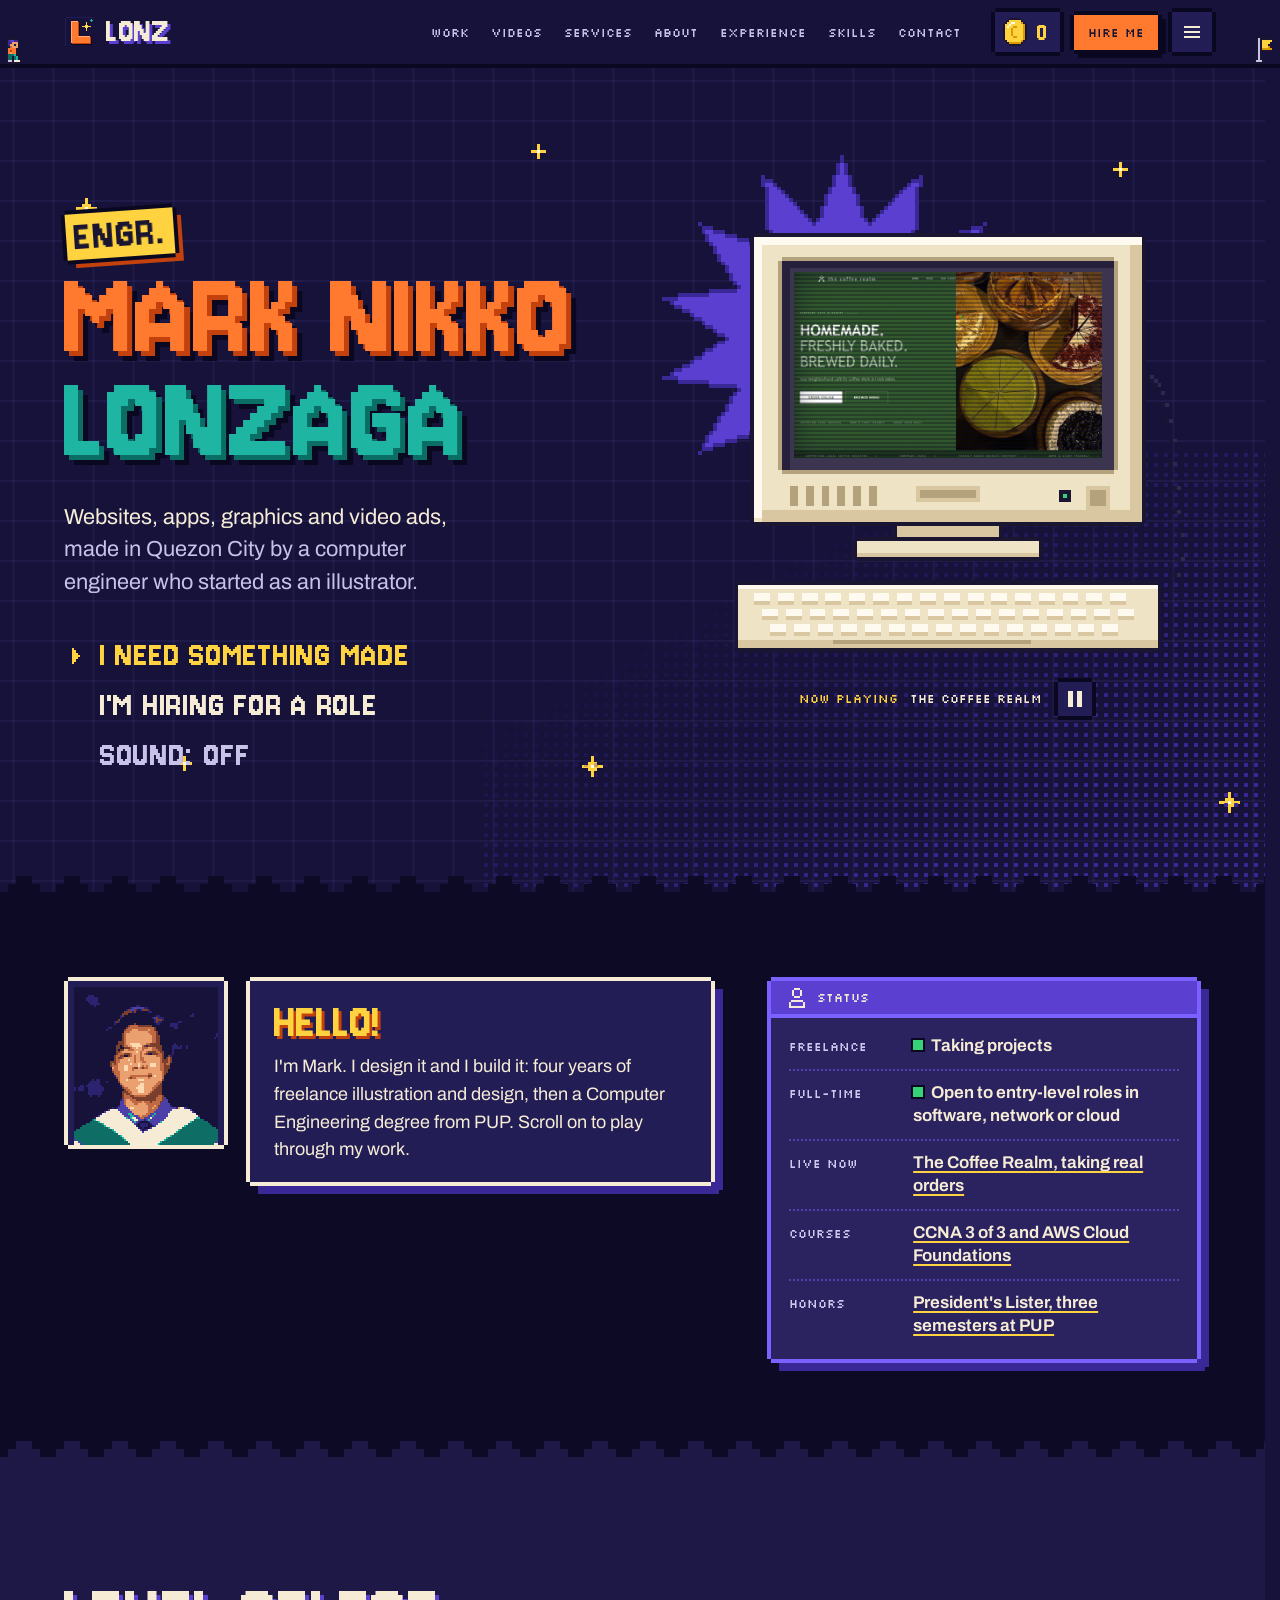
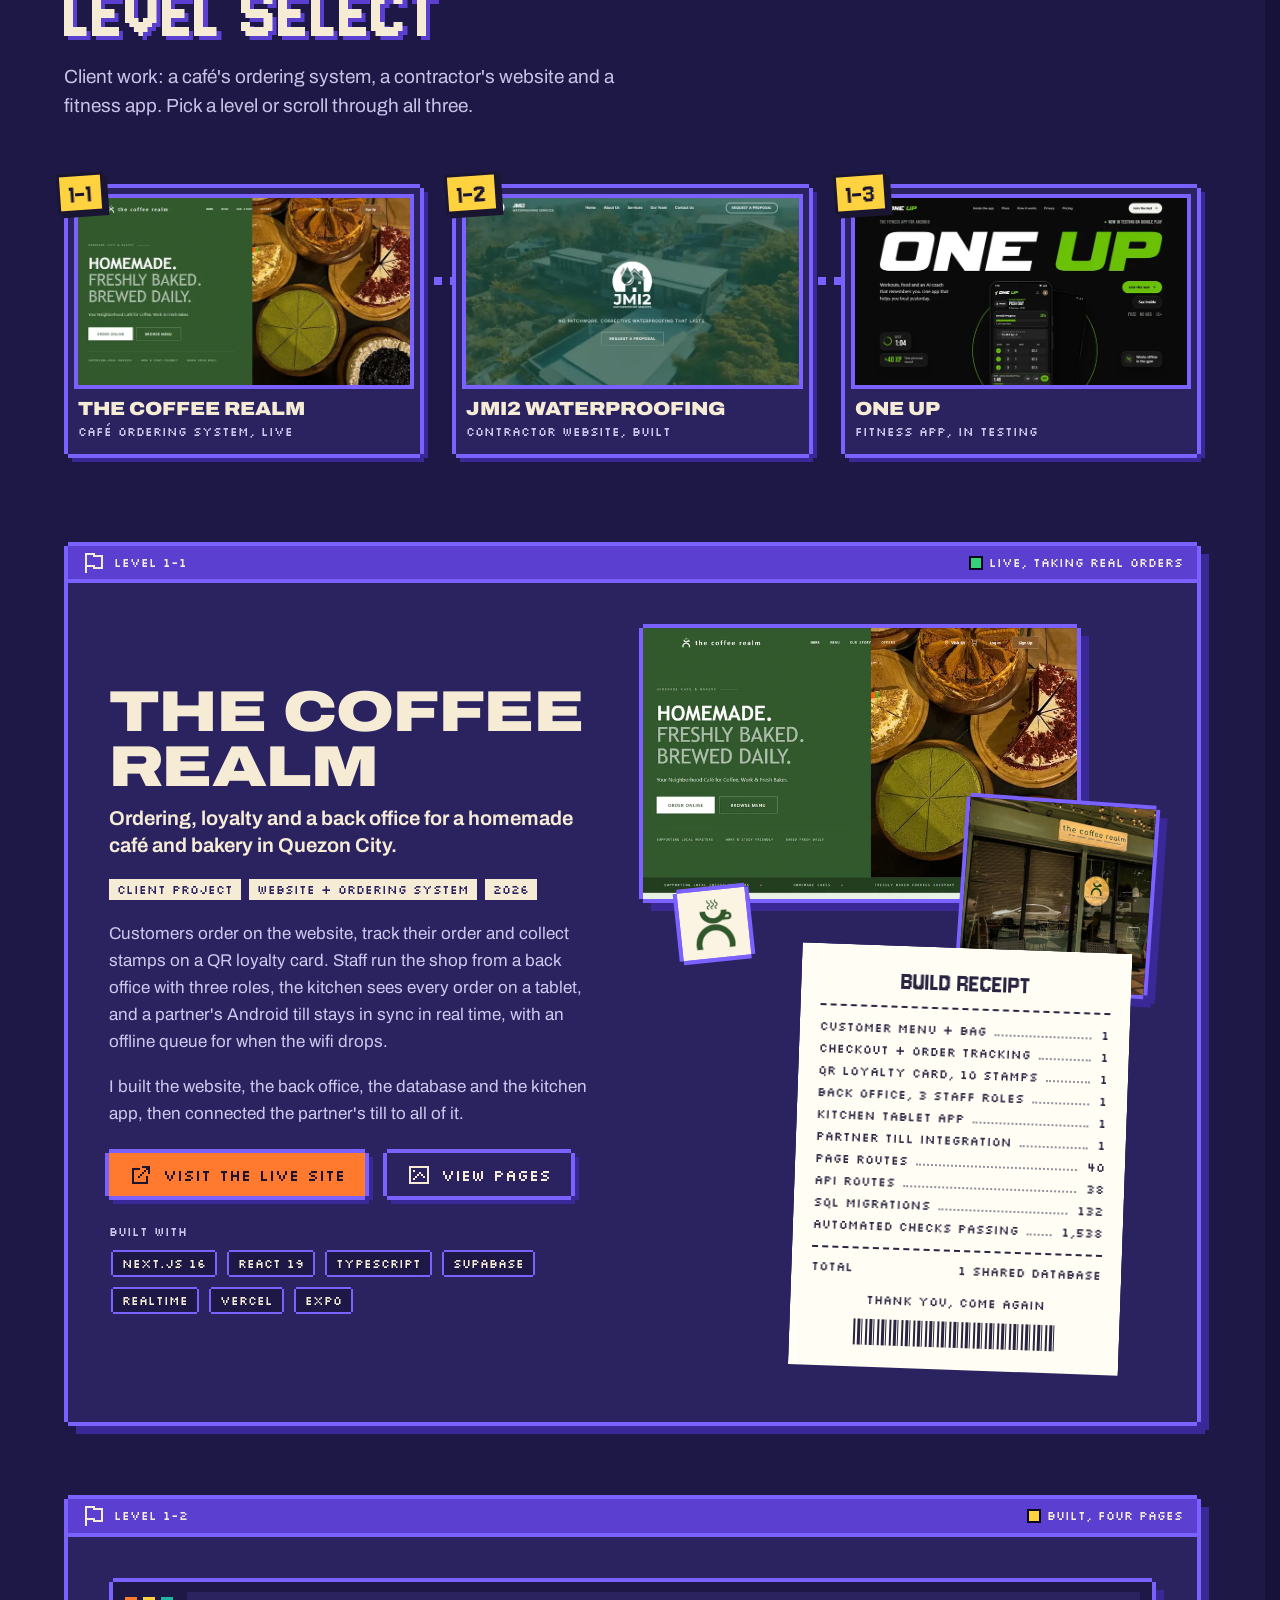
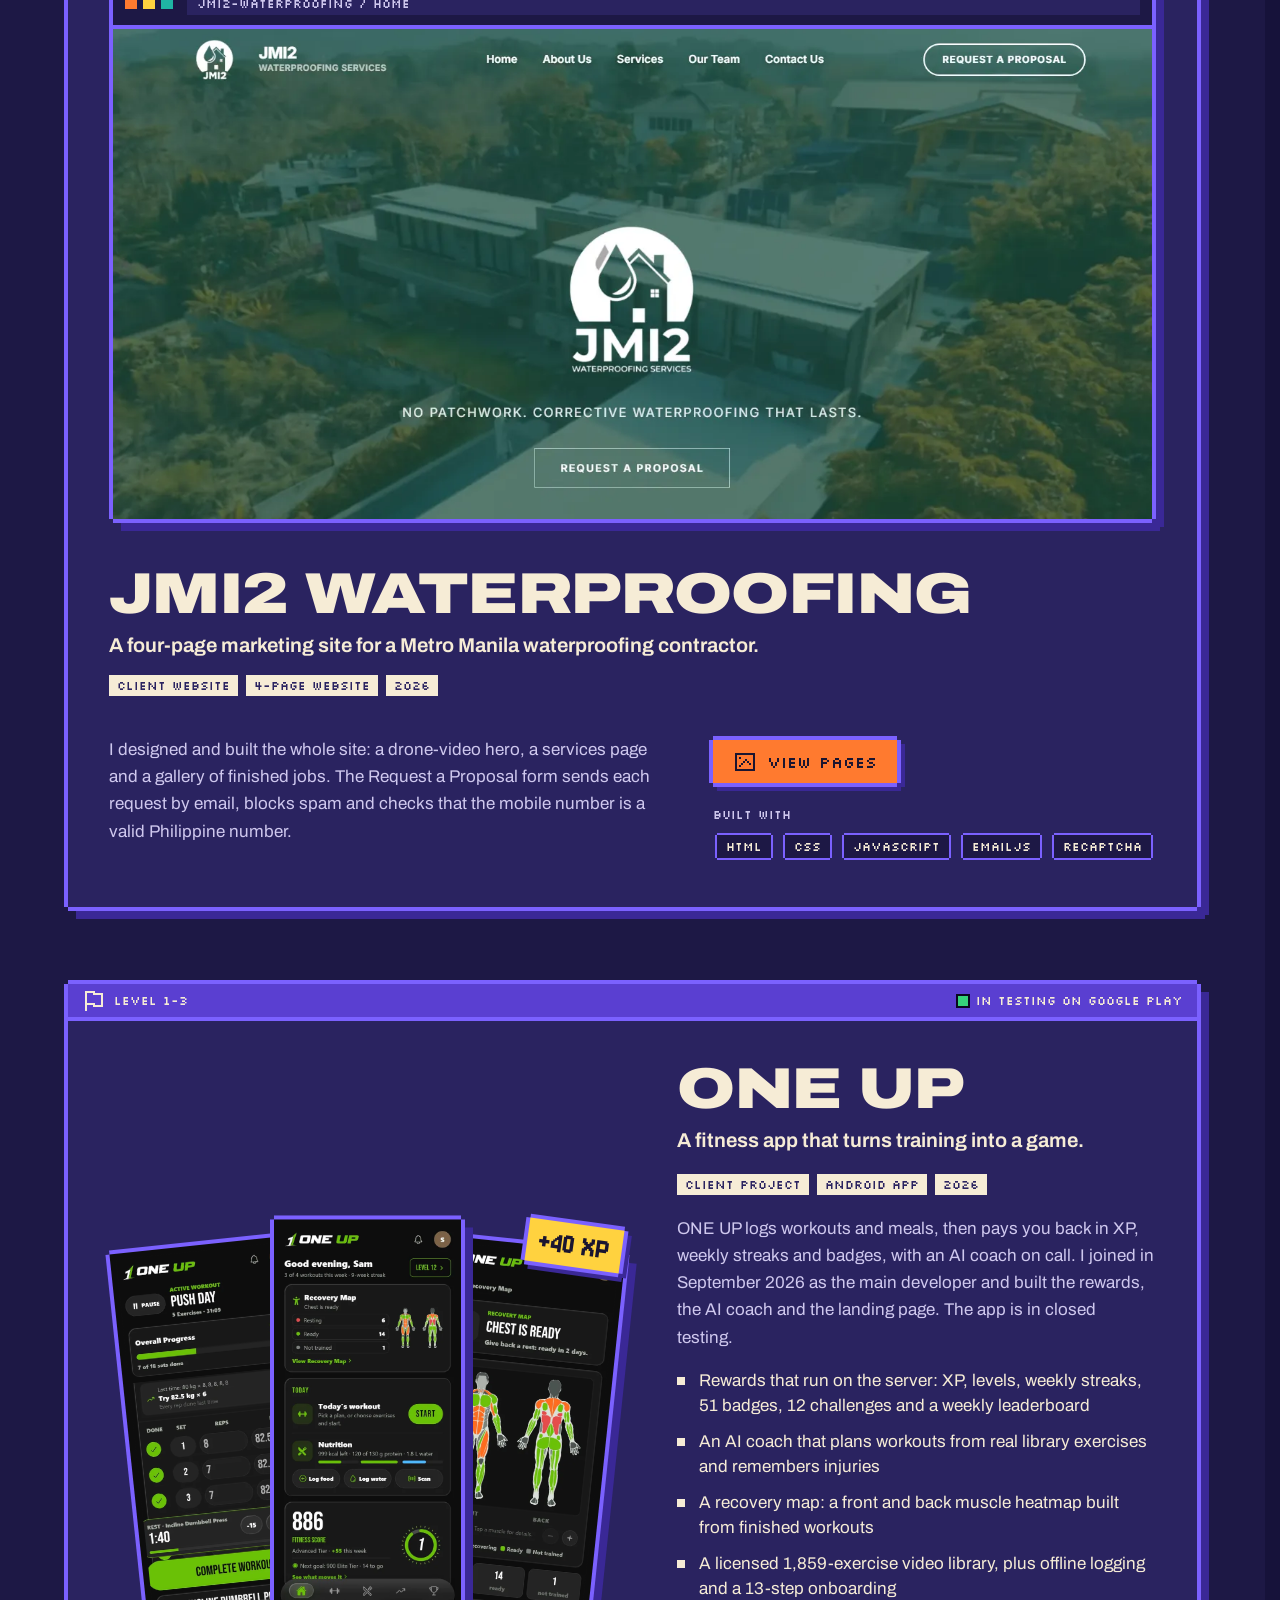
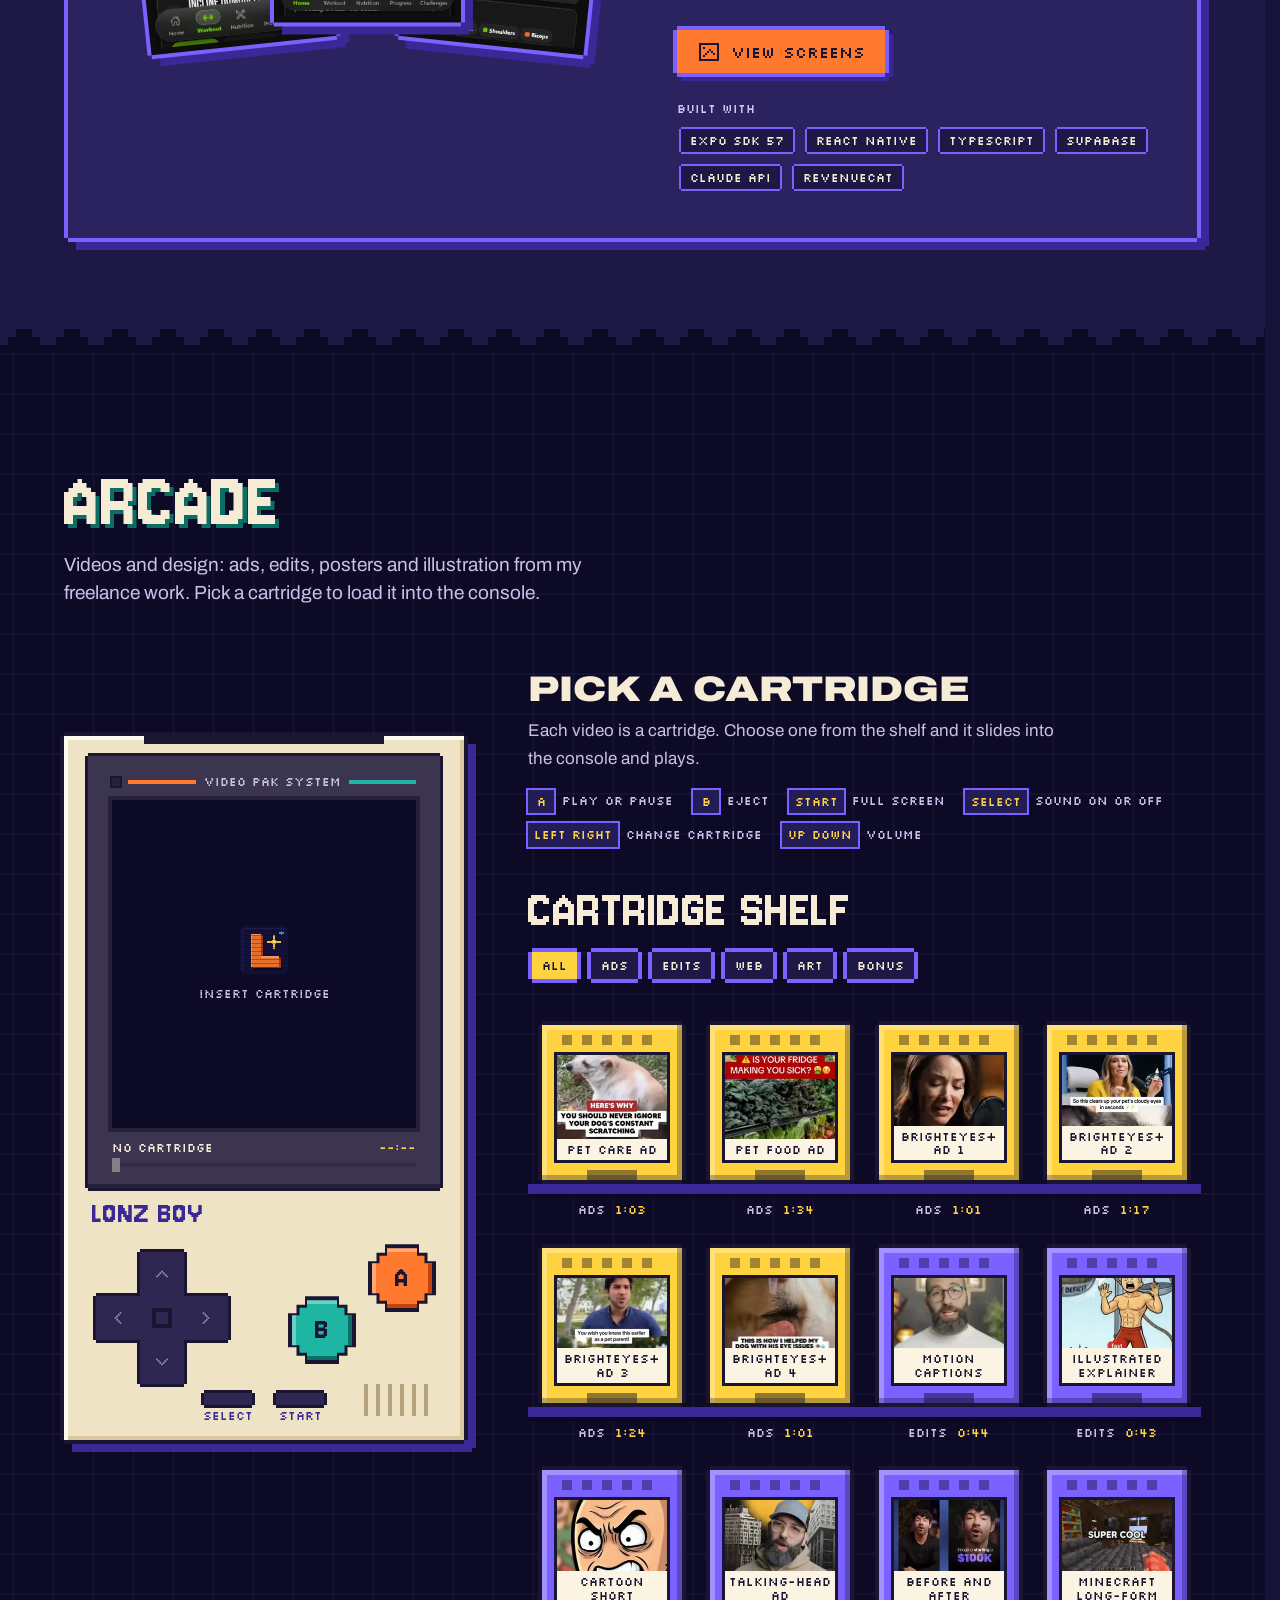
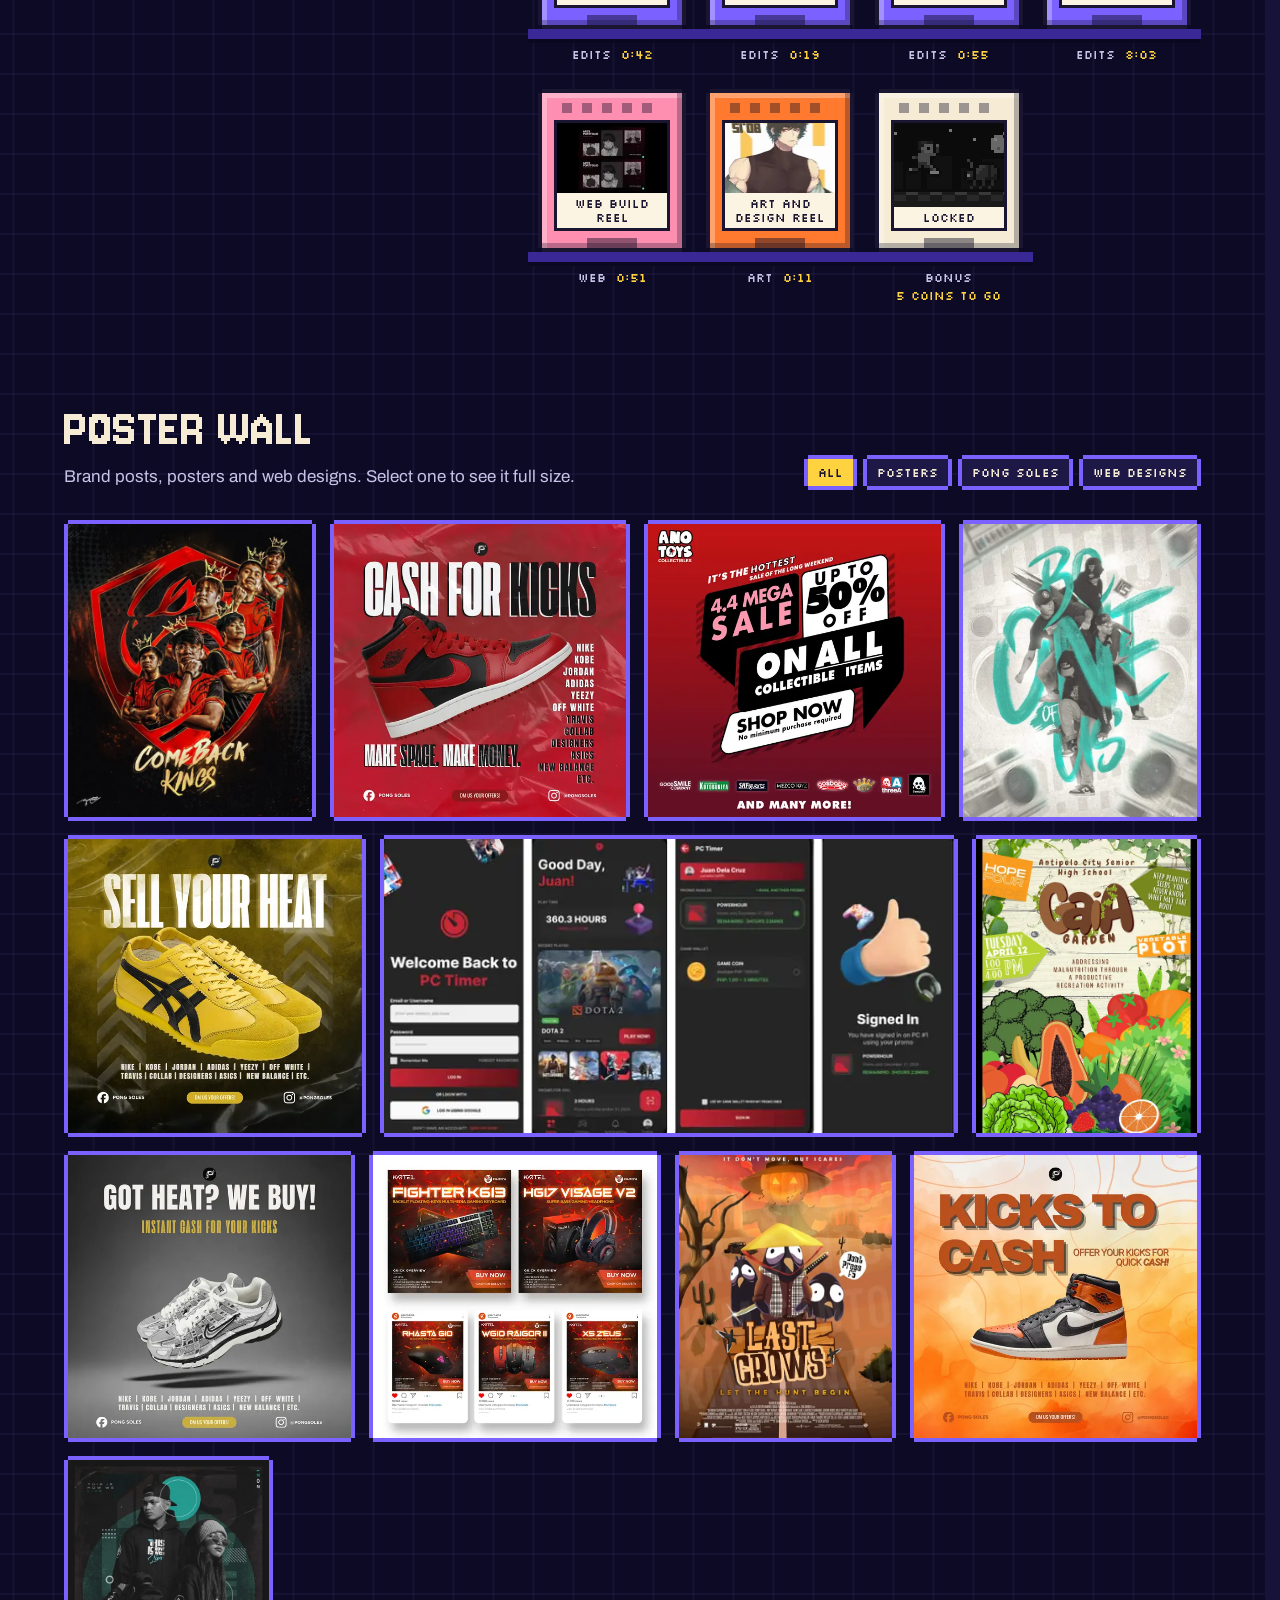
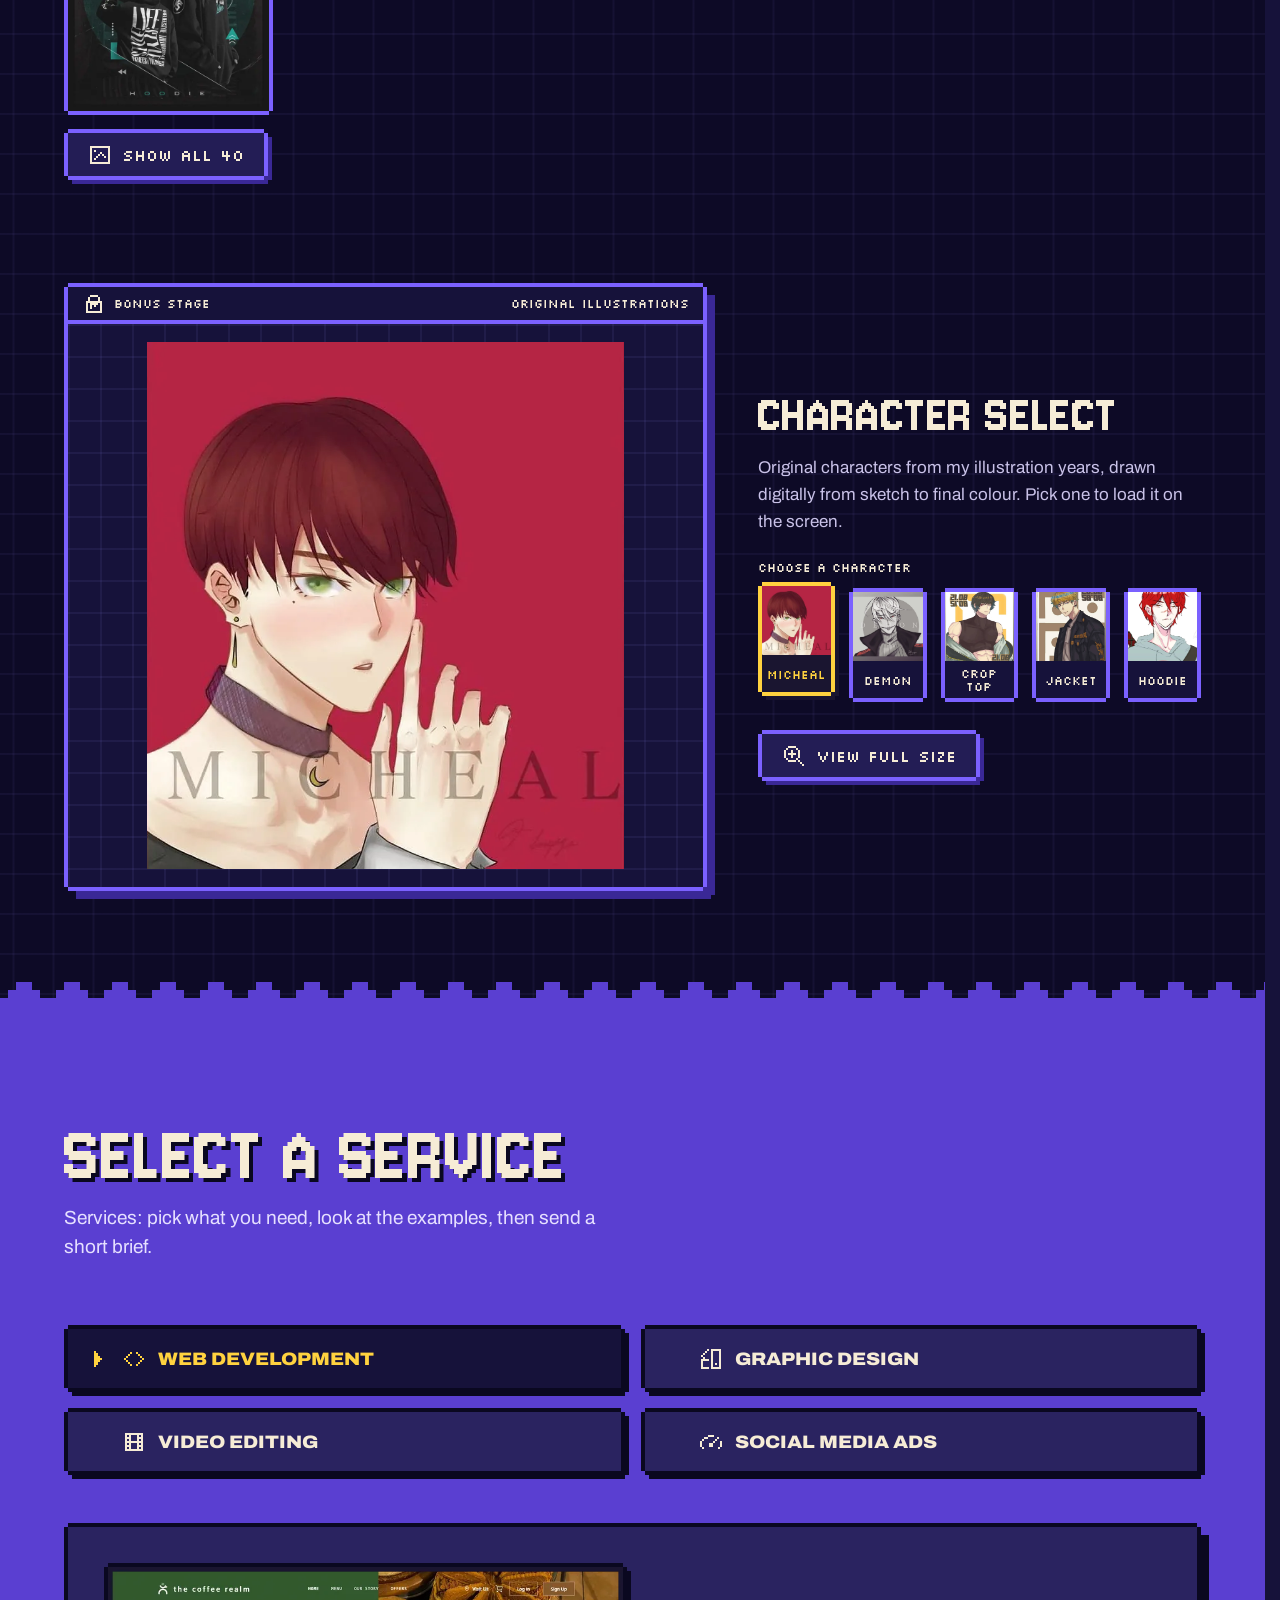
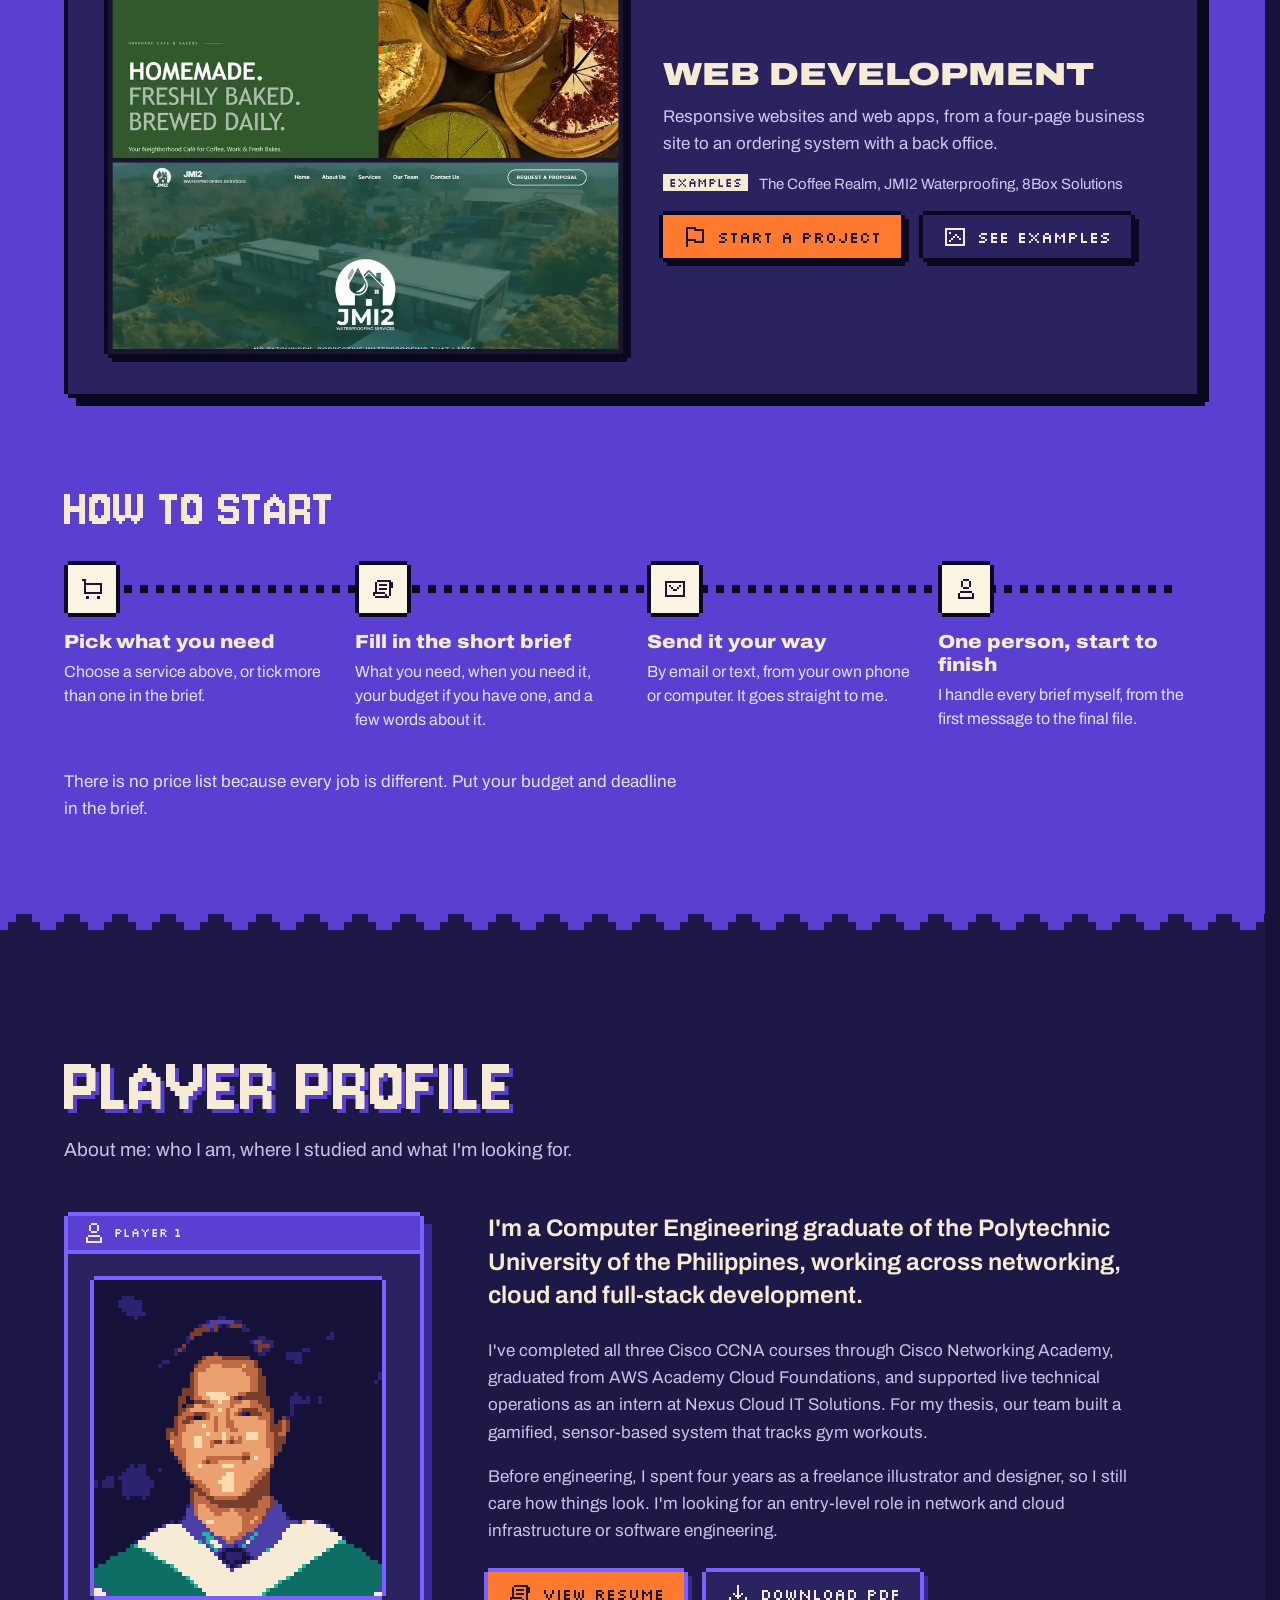
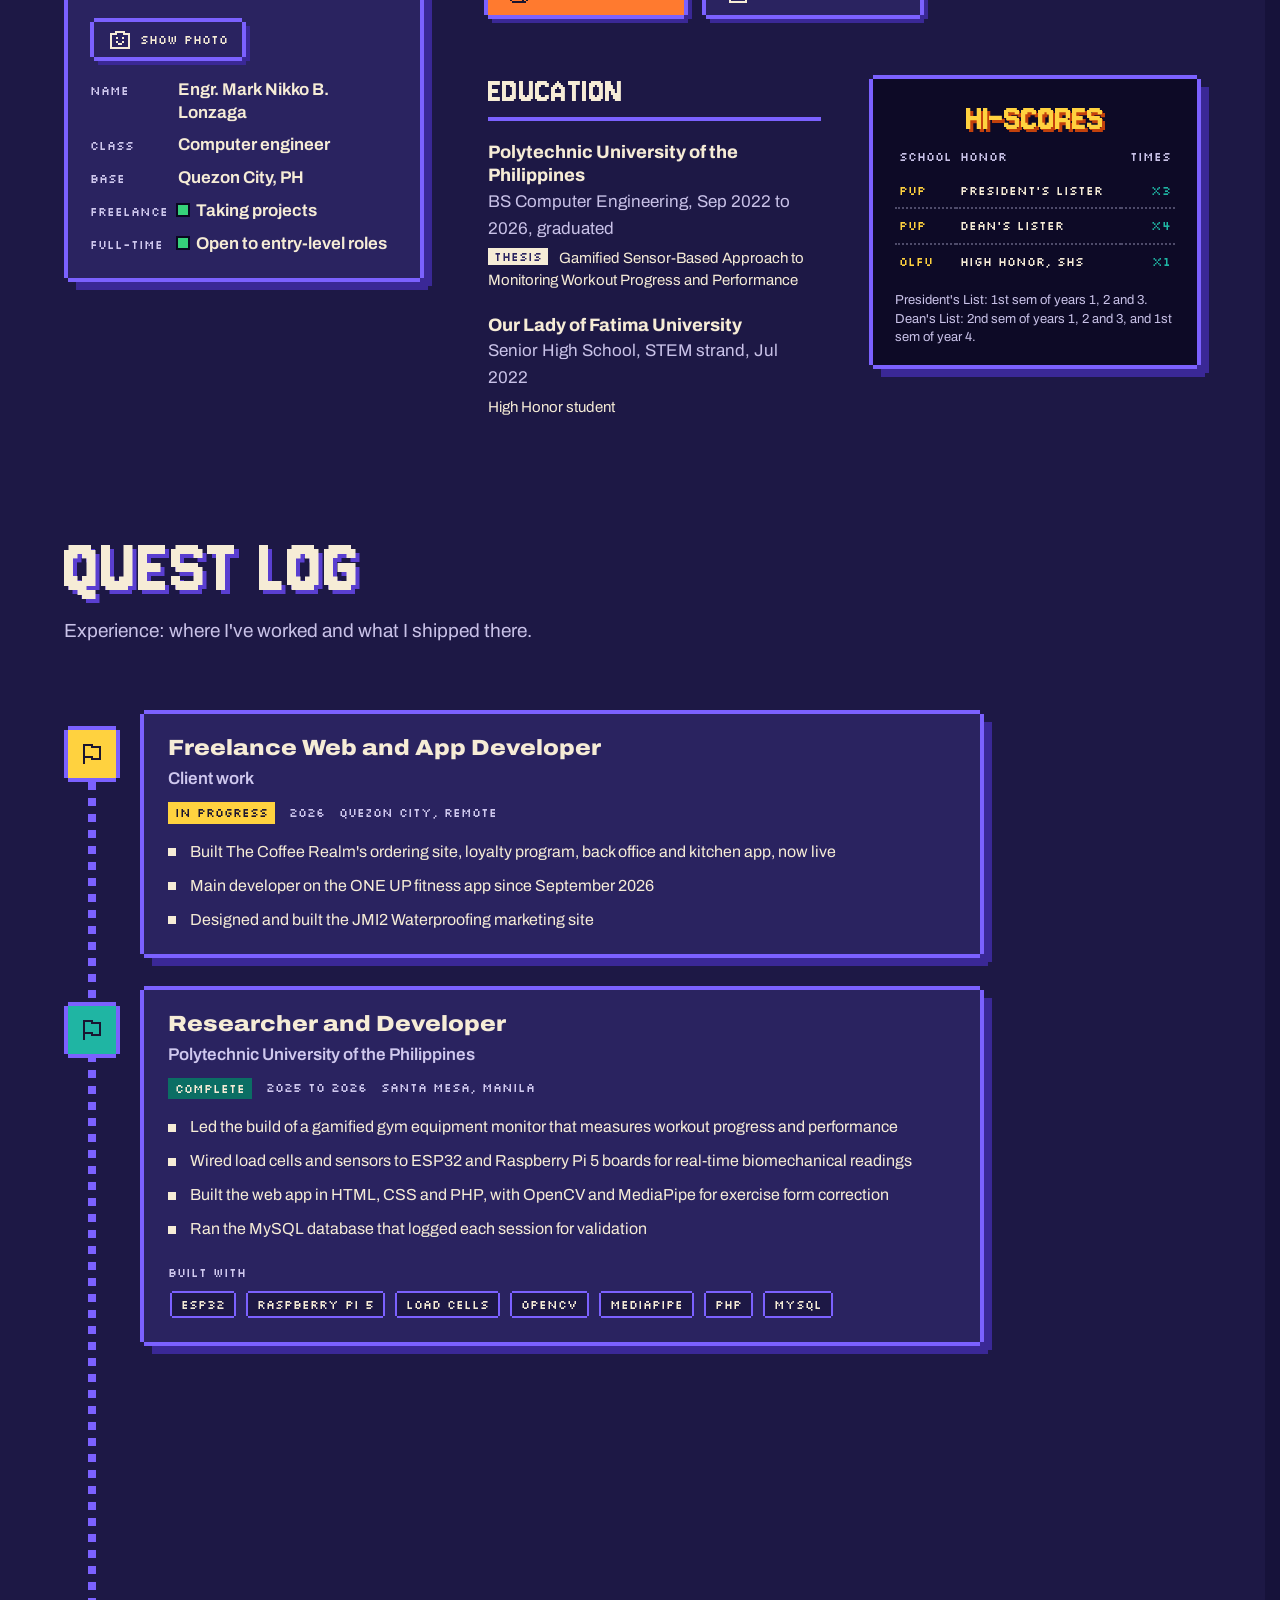
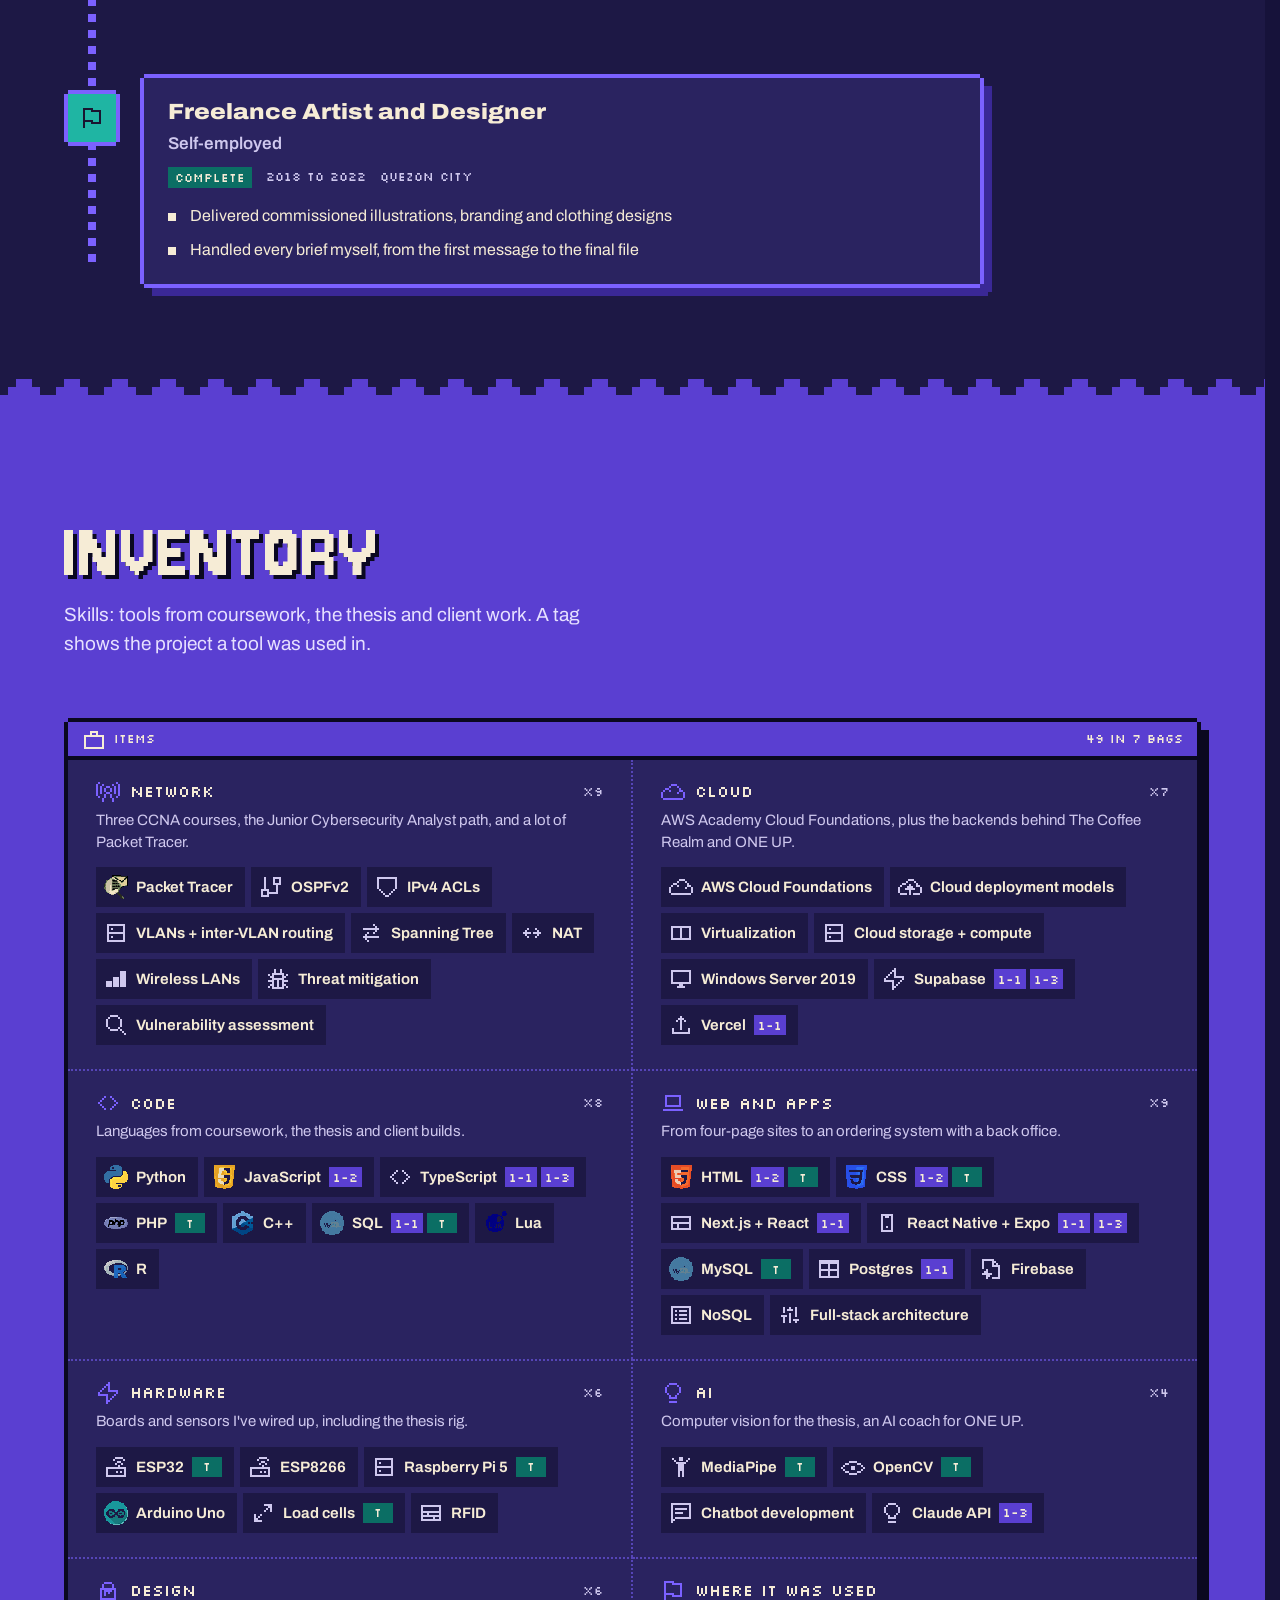
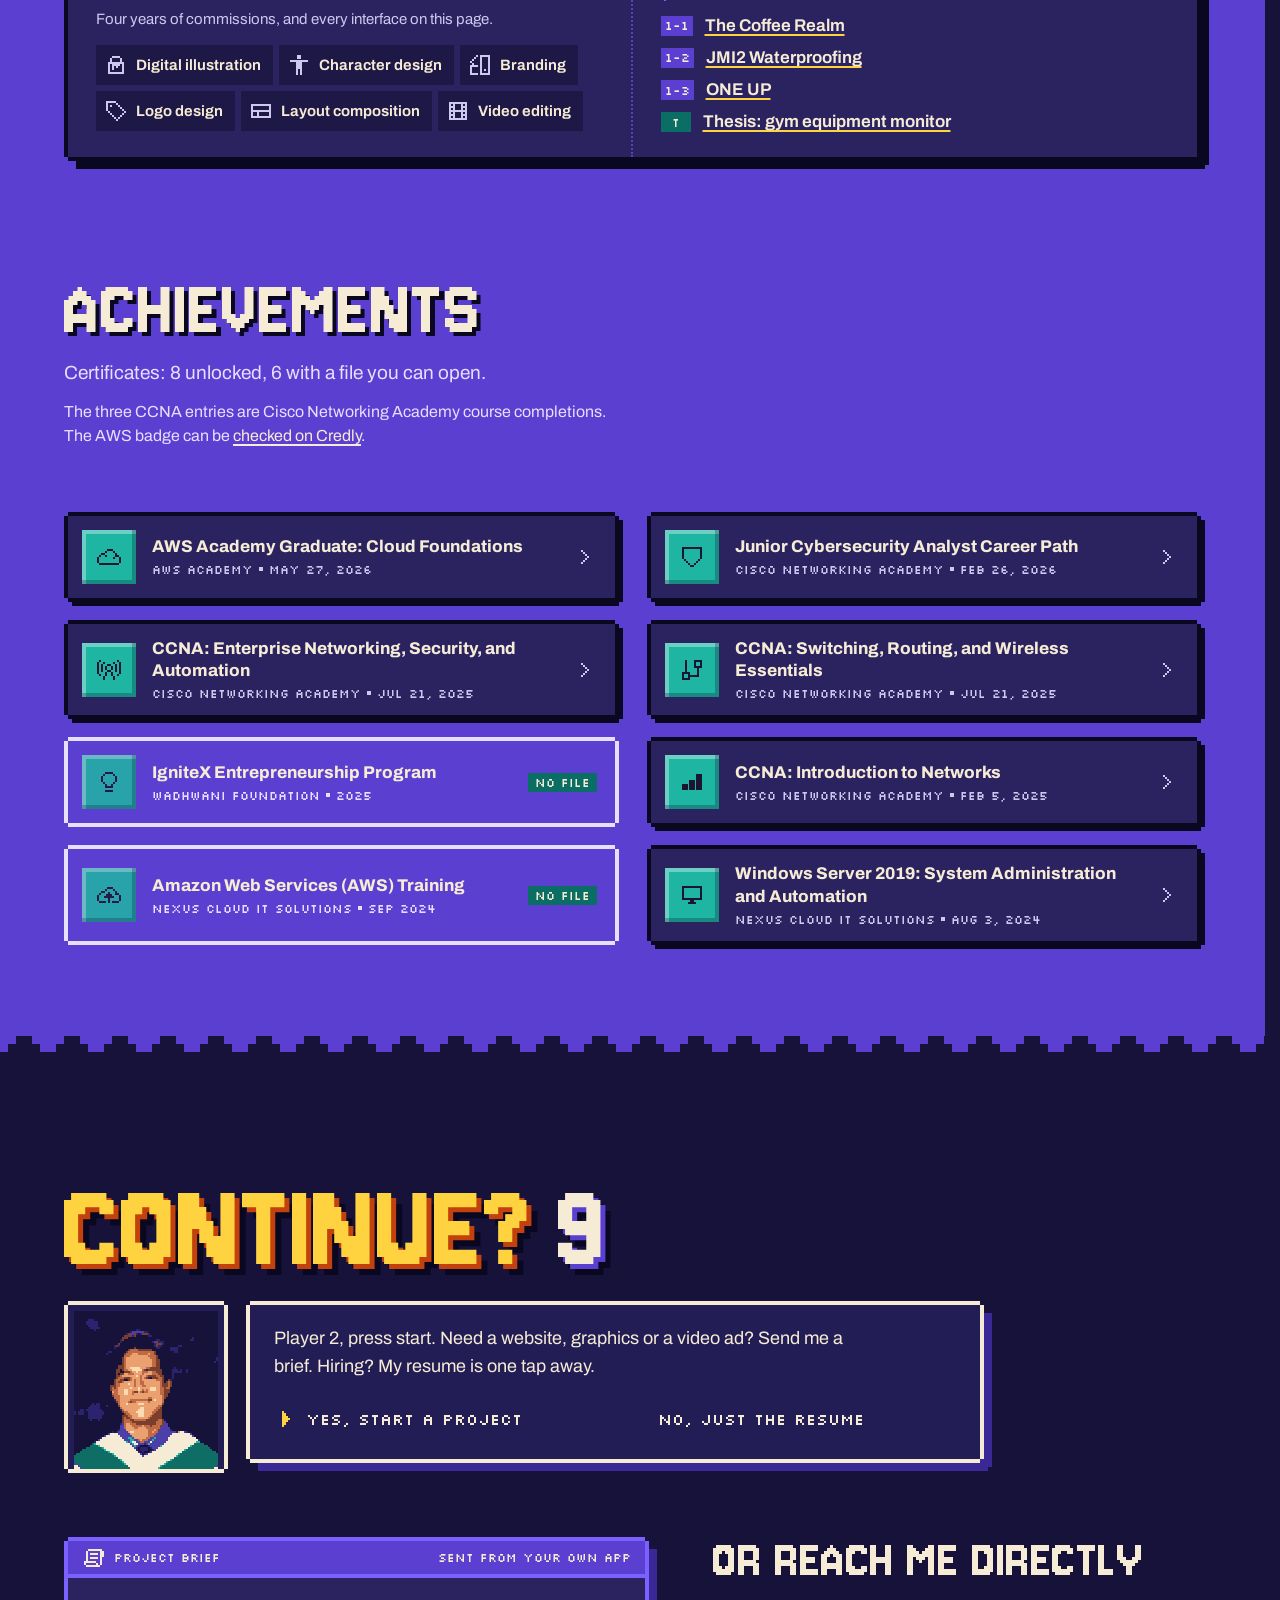
==== commit e1c73395: "Rebuild the portfolio as a playable retro game with a video console and Drive sync - Title screen wi" ====
--- a/index.html
+++ b/index.html
@@ -1,20 +1,20 @@
 <!DOCTYPE html>
-<html lang="en" data-theme="day">
+<html lang="en" data-theme="night">
 <head>
     <meta charset="UTF-8">
     <meta name="viewport" content="width=device-width, initial-scale=1.0">
-    <title>Engr. Mark Nikko Lonzaga | Computer Engineer &amp; Designer</title>
-    <meta name="description" content="Portfolio of Engr. Mark Nikko Lonzaga, a Quezon City-based Computer Engineering graduate of PUP who builds networks, apps, and the art that goes on them. Featured: ONE UP, The Coffee Realm, JMI2 Waterproofing.">
+    <title>Engr. Mark Nikko Lonzaga | Websites, apps, graphics and video ads in Quezon City</title>
+    <meta name="description" content="Freelance developer and designer in Quezon City. See a live caf&eacute; ordering system, a contractor's website, a fitness app, graphics and video ads, all inside a retro game. Portfolio of Engr. Mark Nikko Lonzaga, Computer Engineering graduate of PUP.">
     <link rel="canonical" href="https://mnikko213.github.io/LONZ-PORTFOLIO/">
     <meta name="theme-color" content="#16123a">
     <meta property="og:type" content="website">
-    <meta property="og:title" content="Engr. Mark Nikko Lonzaga | Computer Engineer &amp; Designer">
-    <meta property="og:description" content="Networks, apps, and the art that goes on them. Press start.">
+    <meta property="og:title" content="Engr. Mark Nikko Lonzaga | Websites, apps, graphics and video ads">
+    <meta property="og:description" content="Freelance developer and designer in Quezon City. A live caf&eacute; ordering system, a contractor's website, a fitness app, graphics and video ads. Press start.">
     <meta property="og:image" content="https://mnikko213.github.io/LONZ-PORTFOLIO/assets/img/og-card.png">
     <meta property="og:url" content="https://mnikko213.github.io/LONZ-PORTFOLIO/">
     <meta property="og:image:width" content="1200">
     <meta property="og:image:height" content="630">
-    <meta property="og:image:alt" content="Engr. Mark Nikko Lonzaga in pixel letters beside a retro computer showing the ONE UP app">
+    <meta property="og:image:alt" content="Engr. Mark Nikko Lonzaga in pixel letters beside a retro computer showing The Coffee Realm website">
     <meta name="twitter:card" content="summary_large_image">
     <link rel="icon" href="favicon.ico" sizes="48x48">
     <link rel="icon" type="image/png" sizes="32x32" href="assets/img/icons/favicon-32.png">
@@ -26,13 +26,30 @@
     <link rel="preload" href="assets/fonts/silkscreen-400.woff2" as="font" type="font/woff2" crossorigin>
     <link rel="stylesheet" href="css/icons.css">
     <link rel="stylesheet" href="css/style.css">
+    <script type="application/ld+json">
+    {
+        "@context": "https://schema.org",
+        "@type": "Person",
+        "name": "Mark Nikko Lonzaga",
+        "honorificPrefix": "Engr.",
+        "jobTitle": "Web and app developer, designer and video editor",
+        "url": "https://mnikko213.github.io/LONZ-PORTFOLIO/",
+        "image": "https://mnikko213.github.io/LONZ-PORTFOLIO/assets/img/me-photo.webp",
+        "email": "mailto:mnikkolonzaga@gmail.com",
+        "address": { "@type": "PostalAddress", "addressLocality": "Quezon City", "addressCountry": "PH" },
+        "alumniOf": { "@type": "CollegeOrUniversity", "name": "Polytechnic University of the Philippines" },
+        "sameAs": [
+            "https://www.linkedin.com/in/lonzaga-marknikko-borja-01728131a/",
+            "https://www.instagram.com/mnlb204/",
+            "https://www.facebook.com/mark.nikko.borja.lonzaga"
+        ]
+    }
+    </script>
     <script>
         (function () {
             var t = null;
             try { t = localStorage.getItem('lonz-theme'); } catch (e) {}
-            if (t !== 'day' && t !== 'night') {
-                t = window.matchMedia && window.matchMedia('(prefers-color-scheme: dark)').matches ? 'night' : 'day';
-            }
+            if (t !== 'day' && t !== 'night') t = 'night';
             document.documentElement.setAttribute('data-theme', t);
             document.documentElement.classList.add('js');
             try {
@@ -52,45 +69,39 @@
             <span class="brand-word">LONZ</span>
         </a>
 
+        <p class="hud-stage" id="hud-stage" aria-hidden="true"><span id="hud-stage-n">1/9</span> <span id="hud-stage-name">Home</span></p>
+
         <nav class="nav" id="site-nav" aria-label="Primary">
             <ul class="nav-list">
                 <li><a href="#work">Work</a></li>
+                <li><a href="#archive">Videos</a></li>
+                <li><a href="#services-section">Services</a></li>
                 <li><a href="#about">About</a></li>
                 <li><a href="#experience">Experience</a></li>
                 <li><a href="#skills">Skills</a></li>
-                <li><a href="#certifications">Certs</a></li>
-                <li><a href="#services-section">Services</a></li>
                 <li><a href="#contact">Contact</a></li>
             </ul>
         </nav>
 
         <div class="hud-tools">
-            <button class="tool-btn" id="theme-toggle" type="button" aria-pressed="false">
-                <span class="i i-moon" aria-hidden="true"></span>
-                <span class="sr-only">Night mode</span>
+            <button class="hud-coins" id="quest-btn" type="button" aria-haspopup="dialog">
+                <span class="coin coin-sm" aria-hidden="true"></span>
+                <span class="hud-coins-n" id="coin-count" aria-hidden="true">0</span>
+                <span class="sr-only" id="coin-label">0 coins. Open the side quests</span>
             </button>
-            <button class="tool-btn" id="sfx-toggle" type="button" aria-pressed="false">
-                <span class="i i-volume-x" aria-hidden="true"></span>
-                <span class="sr-only">Sound effects</span>
-            </button>
-            <button class="tool-btn" id="motion-toggle" type="button" aria-pressed="false">
-                <span class="i i-pause" aria-hidden="true"></span>
-                <span class="sr-only">Pause animations</span>
-            </button>
-            <a class="btn btn-sm btn-hud" href="resume.html">
-                <span class="i i-script-text" aria-hidden="true"></span><span class="btn-label">Resume</span>
+            <a class="btn btn-sm btn-primary btn-hud" href="#contact">
+                <span class="btn-label">Hire me</span>
             </a>
-            <button class="tool-btn menu-btn" id="menu-btn" type="button" aria-expanded="false" aria-controls="site-nav">
+            <button class="tool-btn menu-btn" id="menu-btn" type="button" aria-haspopup="dialog">
                 <span class="i i-menu" aria-hidden="true"></span>
-                <span class="sr-only">Menu</span>
+                <span class="sr-only">Menu: stages, side quests and options</span>
             </button>
         </div>
     </div>
-    <div class="xp-bar" aria-hidden="true"><span></span></div>
+    <div class="xp-bar" aria-hidden="true"><span class="xp-fill"></span><span class="xp-runner"></span><span class="xp-flag"></span></div>
 </header>
 
 <main id="main">
-
     <!-- ============ TITLE SCREEN ============ -->
     <section class="band band-night hero" id="home" aria-labelledby="hero-title">
         <div class="hero-sky" aria-hidden="true">
@@ -109,31 +120,28 @@
                     <span class="ht-line ht-1">Mark Nikko</span>
                     <span class="ht-line ht-2">Lonzaga</span>
                 </h1>
-                <p class="hero-sub">Computer engineer and designer from Quezon City. I build networks, apps, and the art that goes on them.</p>
-                <div class="hero-actions">
-                    <a class="btn btn-primary" href="#work" data-sfx="start">
-                        <span class="i i-play" aria-hidden="true"></span><span>Press start</span>
-                    </a>
-                    <a class="btn btn-ghost" href="resume.html">
-                        <span class="i i-script-text" aria-hidden="true"></span><span>Resume</span>
-                    </a>
-                </div>
+                <p class="hero-sub">Websites, apps, graphics and video ads, made in Quezon City by a computer engineer who started as an illustrator.</p>
+                <ul class="title-menu" id="title-menu" role="list">
+                    <li><a href="#services-section" data-sfx="start" data-quest="start"><span class="i i-play" aria-hidden="true"></span>I need something made</a></li>
+                    <li><a href="#about" data-sfx="start" data-quest="start"><span class="i i-play" aria-hidden="true"></span>I'm hiring for a role</a></li>
+                    <li><button type="button" id="title-sound" aria-pressed="false"><span class="i i-play" aria-hidden="true"></span>Sound: <span id="title-sound-v">off</span></button></li>
+                </ul>
             </div>
 
             <div class="hero-rig">
                 <div class="rig" id="rig">
                     <img class="px-art rig-burst" src="assets/img/sprites/burst.png" width="96" height="96" alt="">
                     <div class="rig-screen" id="reel" role="region" aria-roledescription="carousel" aria-label="Work playing on the monitor">
-                        <a class="reel-slide is-on" href="#level-oneup" data-title="ONE UP">
-                            <img src="assets/img/reel/oneup.webp" width="720" height="450" alt="ONE UP landing page with the app's workout screen" fetchpriority="high">
-                        </a>
-                        <a class="reel-slide" href="#level-coffee" data-title="The Coffee Realm" tabindex="-1">
-                            <img data-src="assets/img/reel/coffee.webp" width="720" height="450" alt="The Coffee Realm home page: Homemade. Freshly baked. Brewed daily.">
+                        <a class="reel-slide is-on" href="#level-coffee" data-title="The Coffee Realm">
+                            <img src="assets/img/reel/coffee.webp" width="720" height="450" alt="The Coffee Realm home page: Homemade. Freshly baked. Brewed daily." fetchpriority="high">
                         </a>
                         <a class="reel-slide" href="#level-jmi2" data-title="JMI2 Waterproofing" tabindex="-1">
                             <img data-src="assets/img/reel/jmi2.webp" width="720" height="450" alt="JMI2 Waterproofing website hero with a drone shot of a roof deck">
                         </a>
-                        <a class="reel-slide" href="#archive" data-title="Illustration" tabindex="-1">
+                        <a class="reel-slide" href="#level-oneup" data-title="ONE UP" tabindex="-1">
+                            <img data-src="assets/img/reel/oneup.webp" width="720" height="450" alt="ONE UP landing page with the app's workout screen">
+                        </a>
+                        <a class="reel-slide" href="#characters" data-title="Illustration" tabindex="-1">
                             <img data-src="assets/img/reel/art.webp" width="720" height="434" alt="Digital illustration of a red-haired character">
                         </a>
                         <span class="reel-static" aria-hidden="true"></span>
@@ -141,7 +149,7 @@
                     <img class="px-art rig-crt" src="assets/img/sprites/crt.png" width="128" height="112" alt="">
                 </div>
                 <div class="reel-bar">
-                    <p class="reel-now"><span class="reel-label">Now playing</span> <span class="reel-title" id="reel-title">ONE UP</span></p>
+                    <p class="reel-now"><span class="reel-label">Now playing</span> <span class="reel-title" id="reel-title">The Coffee Realm</span></p>
                     <button class="tool-btn tool-btn-sm" id="reel-toggle" type="button">
                         <span class="i i-pause" aria-hidden="true"></span>
                         <span class="sr-only">Pause the monitor slideshow</span>
@@ -151,36 +159,46 @@
         </div>
     </section>
 
-    <!-- ============ HELLO STRIP ============ -->
-    <section class="band band-orange hello" aria-labelledby="hello-title">
-        <div class="wrap hello-grid">
-            <div class="hello-intro">
-                <img class="px-art hello-smiley" src="assets/img/sprites/smiley.png" width="16" height="16" alt="">
-                <h2 class="hello-title" id="hello-title">Hello!</h2>
-                <p class="hello-text">I'm a Computer Engineering graduate from PUP who spent four years freelancing as an illustrator before falling for networks and code.</p>
-            </div>
-            <ul class="hello-badges" role="list">
-                <li class="badge">
-                    <span class="badge-icon"><span class="i i-radio-tower" aria-hidden="true"></span></span>
-                    <span class="badge-top">CCNA courses 3/3</span>
-                    <span class="badge-sub">Cisco Networking Academy</span>
-                </li>
-                <li class="badge">
-                    <span class="badge-icon"><span class="i i-cloud" aria-hidden="true"></span></span>
-                    <span class="badge-top">AWS Academy</span>
-                    <span class="badge-sub">Cloud Foundations graduate</span>
-                </li>
-                <li class="badge">
-                    <span class="badge-icon"><span class="i i-trophy" aria-hidden="true"></span></span>
-                    <span class="badge-top">President's Lister</span>
-                    <span class="badge-sub">Three semesters at PUP</span>
-                </li>
-                <li class="badge">
-                    <span class="badge-icon"><span class="i i-paint-bucket" aria-hidden="true"></span></span>
-                    <span class="badge-top">Since 2018</span>
-                    <span class="badge-sub">Freelance art and design</span>
-                </li>
-            </ul>
+    <!-- ============ INTRO DIALOG ============ -->
+    <section class="band band-night intro" id="intro" aria-labelledby="intro-title">
+        <div class="wrap intro-grid">
+            <div class="talk" data-reveal>
+                <div class="talk-face">
+                    <img class="px-art" src="assets/img/me-pixel.png" width="72" height="79" alt="">
+                </div>
+                <div class="talk-box">
+                    <h2 class="talk-name" id="intro-title">Hello!</h2>
+                    <p class="talk-text" id="talk-text">I'm Mark. I design it and I build it: four years of freelance illustration and design, then a Computer Engineering degree from PUP. Scroll on to play through my work.</p>
+                </div>
+            </div>
+
+            <div class="status win" data-reveal>
+                <div class="win-bar">
+                    <span class="win-file"><span class="i i-user" aria-hidden="true"></span>Status</span>
+                </div>
+                <dl class="status-rows">
+                    <div>
+                        <dt>Freelance</dt>
+                        <dd><span class="status-lamp is-live" aria-hidden="true"></span>Taking projects</dd>
+                    </div>
+                    <div>
+                        <dt>Full-time</dt>
+                        <dd><span class="status-lamp is-live" aria-hidden="true"></span>Open to entry-level roles in software, network or cloud</dd>
+                    </div>
+                    <div>
+                        <dt>Live now</dt>
+                        <dd><a href="#level-coffee">The Coffee Realm, taking real orders</a></dd>
+                    </div>
+                    <div>
+                        <dt>Courses</dt>
+                        <dd><a href="#certifications">CCNA 3 of 3 and AWS Cloud Foundations</a></dd>
+                    </div>
+                    <div>
+                        <dt>Honors</dt>
+                        <dd><a href="#about">President's Lister, three semesters at PUP</a></dd>
+                    </div>
+                </dl>
+            </div>
         </div>
     </section>
 
@@ -189,77 +207,68 @@
         <div class="wrap">
             <header class="sec-head">
                 <h2 class="sec-title" id="work-title">Level select</h2>
-                <p class="sec-lede">Three recent builds: a fitness app, a caf&eacute;'s ordering system, and a contractor's website.</p>
+                <p class="sec-lede">Client work: a caf&eacute;'s ordering system, a contractor's website and a fitness app. Pick a level or scroll through all three.</p>
             </header>
 
-            <!-- ONE UP -->
-            <article class="level win" id="level-oneup" aria-labelledby="oneup-name" data-reveal>
+            <ol class="stages" aria-label="Levels in this section">
+                <li>
+                    <a class="stage" href="#level-coffee">
+                        <span class="stage-no" aria-hidden="true">1-1</span>
+                        <span class="stage-shot"><img src="assets/img/reel/coffee.webp" width="720" height="450" alt=""></span>
+                        <span class="stage-name">The Coffee Realm</span>
+                        <span class="stage-meta">Caf&eacute; ordering system, live</span>
+                    </a>
+                </li>
+                <li>
+                    <a class="stage" href="#level-jmi2">
+                        <span class="stage-no" aria-hidden="true">1-2</span>
+                        <span class="stage-shot"><img src="assets/img/reel/jmi2.webp" width="720" height="450" alt="" loading="lazy"></span>
+                        <span class="stage-name">JMI2 Water&shy;proofing</span>
+                        <span class="stage-meta">Contractor website, built</span>
+                    </a>
+                </li>
+                <li>
+                    <a class="stage" href="#level-oneup">
+                        <span class="stage-no" aria-hidden="true">1-3</span>
+                        <span class="stage-shot"><img src="assets/img/reel/oneup.webp" width="720" height="450" alt="" loading="lazy"></span>
+                        <span class="stage-name">ONE UP</span>
+                        <span class="stage-meta">Fitness app, in testing</span>
+                    </a>
+                </li>
+            </ol>
+
+            <!-- THE COFFEE REALM -->
+            <article class="level win" id="level-coffee" aria-labelledby="coffee-name" data-reveal>
                 <div class="win-bar">
-                    <span class="win-file"><span class="i i-device-phone" aria-hidden="true"></span>one-up.apk</span>
-                    <span class="win-status"><span class="status-lamp is-live" aria-hidden="true"></span>In testing on Google Play</span>
-                </div>
-                <div class="level-body level-split">
-                    <div class="level-media">
-                        <button class="phones" type="button" data-gallery="oneup" data-index="0" aria-label="Open ONE UP screenshots">
-                            <span class="phone phone-l"><img src="assets/img/work/oneup/workout.webp" width="540" height="1169" alt="" loading="lazy"></span>
-                            <span class="phone phone-c"><img src="assets/img/work/oneup/home.webp" width="540" height="1169" alt="" loading="lazy"></span>
-                            <span class="phone phone-r"><img src="assets/img/work/oneup/recovery.webp" width="540" height="1169" alt="" loading="lazy"></span>
-                            <span class="sticker sticker-xp" aria-hidden="true">+40 XP</span>
-                        </button>
-                    </div>
-                    <div class="level-text">
-                        <h3 class="level-name" id="oneup-name">ONE UP</h3>
-                        <p class="level-line">A fitness app that turns training into a game.</p>
-                        <p class="level-tags"><span>Client project</span><span>Android app</span><span>2026</span></p>
-                        <p>ONE UP logs workouts and meals, then pays you back in XP, weekly streaks and badges, with an AI coach on call. I took over an existing Expo and Supabase codebase in September 2026 and built the game layer, the AI coach and the landing page. The app is in closed testing.</p>
-                        <ul class="loot">
-                            <li>Server-side reward engine: XP, levels, weekly streaks, 51 badges, 12 challenges and a weekly leaderboard</li>
-                            <li>AI coach on the Claude API that plans workouts from real library exercises and remembers injuries</li>
-                            <li>Recovery map: a front and back muscle heatmap built from finished workouts</li>
-                            <li>Integrated a licensed 1,859-exercise video library, plus offline logging and a 13-step onboarding</li>
-                        </ul>
-                        <ul class="chips" aria-label="Tech stack">
-                            <li>Expo SDK 57</li><li>React Native</li><li>TypeScript</li><li>Supabase</li><li>Claude API</li><li>RevenueCat</li>
-                        </ul>
-                        <div class="level-actions">
-                            <button class="btn btn-primary" type="button" data-gallery="oneup" data-index="0">
-                                <span class="i i-image" aria-hidden="true"></span><span>View screens</span>
-                            </button>
-                        </div>
-                    </div>
-                </div>
-            </article>
-
-            <!-- THE COFFEE REALM -->
-            <article class="level win win-teal" id="level-coffee" aria-labelledby="coffee-name" data-reveal>
-                <div class="win-bar">
-                    <span class="win-file"><span class="i i-coffee" aria-hidden="true"></span>coffee-realm.pos</span>
+                    <span class="win-file"><span class="i i-flag" aria-hidden="true"></span>Level 1-1</span>
                     <span class="win-status"><span class="status-lamp is-live" aria-hidden="true"></span>Live, taking real orders</span>
                 </div>
                 <div class="level-body level-split level-split-rev">
                     <div class="level-text">
                         <h3 class="level-name" id="coffee-name">The Coffee Realm</h3>
                         <p class="level-line">Ordering, loyalty and a back office for a homemade caf&eacute; and bakery in Quezon City.</p>
-                        <p class="level-tags"><span>Client project</span><span>Web + integrations</span><span>2026</span></p>
-                        <p>I built the customer website, the role-based back office, the Supabase backend and a kitchen tablet app, then connected a partner's Android till to all of it in real time, with an offline queue for when the wifi drops.</p>
-                        <ul class="chips" aria-label="Tech stack">
-                            <li>Next.js 16</li><li>React 19</li><li>TypeScript</li><li>Supabase</li><li>Realtime</li><li>Vercel</li><li>Expo</li>
-                        </ul>
+                        <p class="level-tags"><span>Client project</span><span>Website + ordering system</span><span>2026</span></p>
+                        <p>Customers order on the website, track their order and collect stamps on a QR loyalty card. Staff run the shop from a back office with three roles, the kitchen sees every order on a tablet, and a partner's Android till stays in sync in real time, with an offline queue for when the wifi drops.</p>
+                        <p>I built the website, the back office, the database and the kitchen app, then connected the partner's till to all of it.</p>
                         <div class="level-actions">
                             <a class="btn btn-primary" href="https://www.thecoffeerealm.online" target="_blank" rel="noopener">
-                                <span class="i i-external-link" aria-hidden="true"></span><span>Visit site</span>
+                                <span class="i i-external-link" aria-hidden="true"></span><span>Visit the live site</span>
                             </a>
-                            <button class="btn btn-ghost" type="button" data-gallery="coffee" data-index="0">
+                            <a class="btn btn-ghost" href="assets/img/work/coffee/site-home.webp" data-gallery="coffee" data-index="0">
                                 <span class="i i-image" aria-hidden="true"></span><span>View pages</span>
-                            </button>
-                        </div>
+                            </a>
+                        </div>
+                        <p class="chips-k" id="coffee-stack">Built with</p>
+                        <ul class="chips" aria-labelledby="coffee-stack">
+                            <li>Next.js 16</li><li>React 19</li><li>TypeScript</li><li>Supabase</li><li>Realtime</li><li>Vercel</li><li>Expo</li>
+                        </ul>
                     </div>
                     <div class="level-media coffee-media">
-                        <button class="photo-stack" type="button" data-gallery="coffee" data-index="0" aria-label="Open The Coffee Realm screenshots and photos">
+                        <a class="photo-stack" href="assets/img/work/coffee/site-home.webp" data-gallery="coffee" data-index="0" aria-label="Open The Coffee Realm screenshots and photos">
                             <span class="photo photo-a"><img src="assets/img/work/coffee/site-home-sm.webp" width="760" height="475" alt="" loading="lazy"></span>
                             <span class="photo photo-b"><img src="assets/img/work/coffee/shopfront-night.webp" width="1100" height="1100" alt="" loading="lazy"></span>
                             <img class="coffee-mark" src="assets/img/work/coffee/mark.png" width="240" height="240" alt="" loading="lazy">
-                        </button>
+                        </a>
                         <div class="receipt" role="group" aria-labelledby="receipt-title">
                             <p class="receipt-head" id="receipt-title">Build receipt</p>
                             <dl class="receipt-rows">
@@ -282,13 +291,13 @@
             </article>
 
             <!-- JMI2 -->
-            <article class="level win win-orange" id="level-jmi2" aria-labelledby="jmi2-name" data-reveal>
+            <article class="level win" id="level-jmi2" aria-labelledby="jmi2-name" data-reveal>
                 <div class="win-bar">
-                    <span class="win-file"><span class="i i-monitor" aria-hidden="true"></span>jmi2.html</span>
+                    <span class="win-file"><span class="i i-flag" aria-hidden="true"></span>Level 1-2</span>
                     <span class="win-status"><span class="status-lamp" aria-hidden="true"></span>Built, four pages</span>
                 </div>
                 <div class="level-body level-stack">
-                    <button class="browser" type="button" data-gallery="jmi2" data-index="0" aria-label="Open JMI2 Waterproofing screenshots">
+                    <a class="browser" href="assets/img/work/jmi2/home.webp" data-gallery="jmi2" data-index="0" aria-label="Open JMI2 Waterproofing screenshots">
                         <span class="browser-bar" aria-hidden="true">
                             <span class="browser-dots"><i></i><i></i><i></i></span>
                             <span class="browser-url">jmi2-waterproofing / home</span>
@@ -296,62 +305,294 @@
                         <span class="browser-view">
                             <img src="assets/img/work/jmi2/home.webp" width="1440" height="900" alt="" loading="lazy">
                         </span>
-                    </button>
+                    </a>
                     <div class="jmi2-cols">
                         <div class="jmi2-head">
                             <h3 class="level-name" id="jmi2-name">JMI2 Waterproofing</h3>
                             <p class="level-line">A four-page marketing site for a Metro Manila waterproofing contractor.</p>
-                            <p class="level-tags"><span>Client website</span><span>Static site</span><span>2026</span></p>
-                        </div>
-                        <p class="jmi2-desc">I designed and built the whole site: a drone-video hero, an editorial services page and a gallery of finished jobs. The proposal form sends through EmailJS with reCAPTCHA, Philippine mobile-number checks and a resubmit cooldown.</p>
+                            <p class="level-tags"><span>Client website</span><span>4-page website</span><span>2026</span></p>
+                        </div>
+                        <p class="jmi2-desc">I designed and built the whole site: a drone-video hero, a services page and a gallery of finished jobs. The Request a Proposal form sends each request by email, blocks spam and checks that the mobile number is a valid Philippine number.</p>
                         <div class="jmi2-side">
-                            <ul class="chips" aria-label="Tech stack">
+                            <div class="level-actions">
+                                <a class="btn btn-primary" href="assets/img/work/jmi2/home.webp" data-gallery="jmi2" data-index="0">
+                                    <span class="i i-image" aria-hidden="true"></span><span>View pages</span>
+                                </a>
+                            </div>
+                            <p class="chips-k" id="jmi2-stack">Built with</p>
+                            <ul class="chips" aria-labelledby="jmi2-stack">
                                 <li>HTML</li><li>CSS</li><li>JavaScript</li><li>EmailJS</li><li>reCAPTCHA</li>
                             </ul>
-                            <div class="level-actions">
-                                <button class="btn btn-primary" type="button" data-gallery="jmi2" data-index="0">
-                                    <span class="i i-image" aria-hidden="true"></span><span>View pages</span>
-                                </button>
-                            </div>
-                        </div>
+                        </div>
+                    </div>
+                </div>
+            </article>
+
+            <!-- ONE UP -->
+            <article class="level win" id="level-oneup" aria-labelledby="oneup-name" data-reveal>
+                <div class="win-bar">
+                    <span class="win-file"><span class="i i-flag" aria-hidden="true"></span>Level 1-3</span>
+                    <span class="win-status"><span class="status-lamp is-live" aria-hidden="true"></span>In testing on Google Play</span>
+                </div>
+                <div class="level-body level-split">
+                    <div class="level-media">
+                        <a class="phones" href="assets/img/work/oneup/home.webp" data-gallery="oneup" data-index="0" aria-label="Open ONE UP screenshots">
+                            <span class="phone phone-l"><img src="assets/img/work/oneup/workout.webp" width="540" height="1169" alt="" loading="lazy"></span>
+                            <span class="phone phone-c"><img src="assets/img/work/oneup/home.webp" width="540" height="1169" alt="" loading="lazy"></span>
+                            <span class="phone phone-r"><img src="assets/img/work/oneup/recovery.webp" width="540" height="1169" alt="" loading="lazy"></span>
+                            <span class="sticker sticker-xp" aria-hidden="true">+40 XP</span>
+                        </a>
+                    </div>
+                    <div class="level-text">
+                        <h3 class="level-name" id="oneup-name">ONE UP</h3>
+                        <p class="level-line">A fitness app that turns training into a game.</p>
+                        <p class="level-tags"><span>Client project</span><span>Android app</span><span>2026</span></p>
+                        <p>ONE UP logs workouts and meals, then pays you back in XP, weekly streaks and badges, with an AI coach on call. I joined in September 2026 as the main developer and built the rewards, the AI coach and the landing page. The app is in closed testing.</p>
+                        <ul class="loot">
+                            <li>Rewards that run on the server: XP, levels, weekly streaks, 51 badges, 12 challenges and a weekly leaderboard</li>
+                            <li>An AI coach that plans workouts from real library exercises and remembers injuries</li>
+                            <li>A recovery map: a front and back muscle heatmap built from finished workouts</li>
+                            <li>A licensed 1,859-exercise video library, plus offline logging and a 13-step onboarding</li>
+                        </ul>
+                        <div class="level-actions">
+                            <a class="btn btn-primary" href="assets/img/work/oneup/home.webp" data-gallery="oneup" data-index="0">
+                                <span class="i i-image" aria-hidden="true"></span><span>View screens</span>
+                            </a>
+                        </div>
+                        <p class="chips-k" id="oneup-stack">Built with</p>
+                        <ul class="chips" aria-labelledby="oneup-stack">
+                            <li>Expo SDK 57</li><li>React Native</li><li>TypeScript</li><li>Supabase</li><li>Claude API</li><li>RevenueCat</li>
+                        </ul>
                     </div>
                 </div>
             </article>
         </div>
     </section>
 
-    <!-- ============ BONUS STAGES (ARCHIVE) ============ -->
-    <section class="band band-teal archive" id="archive" aria-labelledby="archive-title">
+    <!-- ============ ARCADE (VIDEO, DESIGN, ILLUSTRATION) ============ -->
+    <section class="band band-arcade archive" id="archive" aria-labelledby="archive-title">
         <div class="wrap">
             <header class="sec-head">
-                <h2 class="sec-title" id="archive-title">Bonus stages</h2>
-                <p class="sec-lede">Illustration, branding, video edits and ads from my freelance work.</p>
+                <h2 class="sec-title" id="archive-title">Arcade</h2>
+                <p class="sec-lede">Videos and design: ads, edits, posters and illustration from my freelance work. Pick a cartridge to load it into the console.</p>
             </header>
 
-            <div class="charsel" data-tabs>
-                <div class="charsel-stage win" data-reveal>
-                    <div class="win-bar">
-                        <span class="win-file"><span class="i i-paint-bucket" aria-hidden="true"></span>character-select</span>
-                        <span class="win-status">Original illustrations</span>
-                    </div>
-                    <div class="charsel-view">
-                        <div class="charsel-panel" role="tabpanel" id="art-p1" aria-labelledby="art-t1" tabindex="0">
-                            <img src="assets/img/art/pic4.webp" width="762" height="843" alt="Digital illustration: a red-haired character in a black choker, with MICHEAL lettered across the piece" loading="lazy">
-                        </div>
-                        <div class="charsel-panel" role="tabpanel" id="art-p2" aria-labelledby="art-t2" tabindex="0" hidden>
-                            <img src="assets/img/art/pic5.webp" width="843" height="843" alt="Digital illustration: a silver-haired character in a black coat, with DEMON lettered across the piece" loading="lazy">
-                        </div>
-                        <div class="charsel-panel" role="tabpanel" id="art-p3" aria-labelledby="art-t3" tabindex="0" hidden>
-                            <img src="assets/img/art/pic1.webp" width="1000" height="1071" alt="Digital illustration: a dark-haired character in a crop top with a loose jacket" loading="lazy">
-                        </div>
-                        <div class="charsel-panel" role="tabpanel" id="art-p4" aria-labelledby="art-t4" tabindex="0" hidden>
-                            <img src="assets/img/art/pic2.webp" width="1000" height="1250" alt="Digital illustration: a blond character in an embroidered black jacket" loading="lazy">
-                        </div>
-                        <div class="charsel-panel" role="tabpanel" id="art-p5" aria-labelledby="art-t5" tabindex="0" hidden>
-                            <img src="assets/img/art/pic3.webp" width="843" height="1053" alt="Digital illustration: a red-haired character in a grey hoodie" loading="lazy">
-                        </div>
-                    </div>
-                </div>
+            <!-- Video console: every video is a cartridge -->
+            <div class="arcade" id="videos">
+                <div class="arcade-console">
+                    <div class="gb" id="gb" role="group" aria-label="LONZ BOY video console">
+                        <div class="gb-slot" aria-hidden="true">
+                            <div class="gb-cart pak-shell" id="gb-cart" hidden>
+                                <span class="pak-label"><img alt=""><span class="pak-title"></span></span>
+                            </div>
+                        </div>
+                        <div class="gb-body">
+                            <div class="gb-bezel">
+                                <p class="gb-strap" aria-hidden="true"><span class="gb-led" id="gb-led"></span><span class="gb-strap-text">Video pak system</span></p>
+                                <div class="gb-lcd" id="gb-lcd">
+                                    <div class="gb-screen gb-idle" id="gb-idle">
+                                        <img class="px-art" src="assets/img/logo.png" width="64" height="64" alt="">
+                                        <p>Insert cartridge</p>
+                                    </div>
+                                    <video class="gb-screen gb-video" id="gb-video" playsinline preload="none" hidden></video>
+                                    <div class="gb-screen gb-embed" id="gb-embed" hidden></div>
+                                    <canvas class="gb-screen gb-game px-art" id="gb-game" width="152" height="164" role="img" aria-label="LONZ RUN, a small running game" hidden></canvas>
+                                    <div class="gb-screen gb-boot" id="gb-boot" hidden><span>LONZ</span></div>
+                                    <p class="gb-osd" id="gb-osd" hidden></p>
+                                </div>
+                                <div class="gb-readout">
+                                    <span class="gb-now" id="gb-now">No cartridge</span>
+                                    <span class="gb-time" id="gb-time">--:--</span>
+                                    <input class="gb-seek" id="gb-seek" type="range" min="0" max="1000" value="0" step="1" aria-label="Seek through the video" disabled>
+                                </div>
+                            </div>
+                            <p class="gb-brand" aria-hidden="true">LONZ BOY</p>
+                            <div class="gb-pad">
+                                <div class="gb-dpad">
+                                    <button class="gb-btn gb-arm gb-up" type="button" data-gb="up" aria-label="Up: volume up"><span class="i i-chevron-down" aria-hidden="true"></span></button>
+                                    <button class="gb-btn gb-arm gb-left" type="button" data-gb="left" aria-label="Left: previous cartridge"><span class="i i-chevron-left" aria-hidden="true"></span></button>
+                                    <button class="gb-btn gb-arm gb-right" type="button" data-gb="right" aria-label="Right: next cartridge"><span class="i i-chevron-right" aria-hidden="true"></span></button>
+                                    <button class="gb-btn gb-arm gb-down" type="button" data-gb="down" aria-label="Down: volume down"><span class="i i-chevron-down" aria-hidden="true"></span></button>
+                                    <span class="gb-hub" aria-hidden="true"></span>
+                                </div>
+                                <div class="gb-ab">
+                                    <button class="gb-btn gb-round gb-b" type="button" data-gb="b" aria-label="B: eject the cartridge"><span class="gb-cap" aria-hidden="true"><span>B</span></span></button>
+                                    <button class="gb-btn gb-round gb-a" type="button" data-gb="a" aria-label="A: play or pause"><span class="gb-cap" aria-hidden="true"><span>A</span></span></button>
+                                </div>
+                                <div class="gb-ss">
+                                    <button class="gb-btn gb-pill" type="button" data-gb="select" aria-label="Select: sound on or off"><span class="gb-pill-cap" aria-hidden="true"></span><span class="gb-pill-text" aria-hidden="true">Select</span></button>
+                                    <button class="gb-btn gb-pill" type="button" data-gb="start" aria-label="Start: full screen"><span class="gb-pill-cap" aria-hidden="true"></span><span class="gb-pill-text" aria-hidden="true">Start</span></button>
+                                </div>
+                                <span class="gb-speaker" aria-hidden="true"></span>
+                            </div>
+                        </div>
+                    </div>
+                    <p class="sr-only" id="gb-status" role="status" aria-live="polite"></p>
+                </div>
+
+                <div class="arcade-side">
+                    <div class="now" id="now">
+                        <h3 class="now-title" id="now-title">Pick a cartridge</h3>
+                        <p class="now-text" id="now-text">Each video is a cartridge. Choose one from the shelf and it slides into the console and plays.</p>
+                        <p class="now-cta" id="now-cta" hidden>
+                            <a class="btn btn-sm btn-primary" href="#contact" id="want-one"><span class="i i-flag" aria-hidden="true"></span><span>Want one like this?</span></a>
+                        </p>
+                        <dl class="keys" id="keys">
+                            <div><dt>A</dt><dd>Play or pause</dd></div>
+                            <div><dt>B</dt><dd>Eject</dd></div>
+                            <div><dt>Start</dt><dd>Full screen</dd></div>
+                            <div><dt>Select</dt><dd>Sound on or off</dd></div>
+                            <div><dt>Left Right</dt><dd>Change cartridge</dd></div>
+                            <div><dt>Up Down</dt><dd>Volume</dd></div>
+                        </dl>
+                    </div>
+
+                    <div class="lib">
+                        <div class="lib-head">
+                            <h3 class="shelf-title">Cartridge shelf</h3>
+                            <p class="shelf-hint" aria-hidden="true">Swipe<span class="i i-arrow-right"></span></p>
+                            <div class="filter" id="shelf-filter" role="group" aria-label="Filter the cartridges" hidden></div>
+                            <noscript><p class="wall-text">Select a cartridge to open its video.</p></noscript>
+                        </div>
+                        <ul class="shelf" id="shelf" role="list">
+                            <li>
+                                <a class="pak" href="assets/video/full/ads-reel.mp4" data-pak="ads-reel" data-group="Ads" data-tone="yellow" data-poster="assets/video/full/ads-reel.webp" data-duration="62.6" data-bytes="4003209">
+                                    <span class="pak-shell"><span class="pak-label"><img src="assets/video/label/ads-reel.webp" width="220" height="140" alt="" loading="lazy"><span class="pak-title">Pet care ad</span></span></span>
+                                    <span class="pak-meta"><span>Ads</span><span>1:03</span></span>
+                                    <span class="pak-caption sr-only">Pet care video ad.</span>
+                                </a>
+                            </li>
+                            <li>
+                                <a class="pak" href="assets/video/full/ads-reel-2.mp4" data-pak="ads-reel-2" data-group="Ads" data-tone="yellow" data-poster="assets/video/full/ads-reel-2.webp" data-duration="94.3" data-bytes="5696804">
+                                    <span class="pak-shell"><span class="pak-label"><img src="assets/video/label/ads-reel-2.webp" width="220" height="140" alt="" loading="lazy"><span class="pak-title">Pet food ad</span></span></span>
+                                    <span class="pak-meta"><span>Ads</span><span>1:34</span></span>
+                                    <span class="pak-caption sr-only">Pet food video ad.</span>
+                                </a>
+                            </li>
+                            <li>
+                                <a class="pak" href="assets/video/full/brighteyes-1.mp4" data-pak="brighteyes-1" data-group="Ads" data-tone="yellow" data-poster="assets/video/full/brighteyes-1.webp" data-duration="60.9" data-bytes="3715565">
+                                    <span class="pak-shell"><span class="pak-label"><img src="assets/video/label/brighteyes-1.webp" width="220" height="140" alt="" loading="lazy"><span class="pak-title">BrightEyes+ ad 1</span></span></span>
+                                    <span class="pak-meta"><span>Ads</span><span>1:01</span></span>
+                                    <span class="pak-caption sr-only">BrightEyes+ video ad, version 1.</span>
+                                </a>
+                            </li>
+                            <li>
+                                <a class="pak" href="assets/video/full/brighteyes-2.mp4" data-pak="brighteyes-2" data-group="Ads" data-tone="yellow" data-poster="assets/video/full/brighteyes-2.webp" data-duration="77.1" data-bytes="4977742">
+                                    <span class="pak-shell"><span class="pak-label"><img src="assets/video/label/brighteyes-2.webp" width="220" height="140" alt="" loading="lazy"><span class="pak-title">BrightEyes+ ad 2</span></span></span>
+                                    <span class="pak-meta"><span>Ads</span><span>1:17</span></span>
+                                    <span class="pak-caption sr-only">BrightEyes+ video ad, version 2.</span>
+                                </a>
+                            </li>
+                            <li>
+                                <a class="pak" href="assets/video/full/brighteyes-3.mp4" data-pak="brighteyes-3" data-group="Ads" data-tone="yellow" data-poster="assets/video/full/brighteyes-3.webp" data-duration="84.0" data-bytes="4882741">
+                                    <span class="pak-shell"><span class="pak-label"><img src="assets/video/label/brighteyes-3.webp" width="220" height="140" alt="" loading="lazy"><span class="pak-title">BrightEyes+ ad 3</span></span></span>
+                                    <span class="pak-meta"><span>Ads</span><span>1:24</span></span>
+                                    <span class="pak-caption sr-only">BrightEyes+ video ad, version 3.</span>
+                                </a>
+                            </li>
+                            <li>
+                                <a class="pak" href="assets/video/full/brighteyes-4.mp4" data-pak="brighteyes-4" data-group="Ads" data-tone="yellow" data-poster="assets/video/full/brighteyes-4.webp" data-duration="60.7" data-bytes="3414635">
+                                    <span class="pak-shell"><span class="pak-label"><img src="assets/video/label/brighteyes-4.webp" width="220" height="140" alt="" loading="lazy"><span class="pak-title">BrightEyes+ ad 4</span></span></span>
+                                    <span class="pak-meta"><span>Ads</span><span>1:01</span></span>
+                                    <span class="pak-caption sr-only">BrightEyes+ video ad, version 4.</span>
+                                </a>
+                            </li>
+                            <li>
+                                <a class="pak" href="assets/video/full/edit-reel.mp4" data-pak="edit-reel" data-group="Edits" data-tone="purple" data-poster="assets/video/full/edit-reel.webp" data-duration="43.8" data-bytes="3077695">
+                                    <span class="pak-shell"><span class="pak-label"><img src="assets/video/label/edit-reel.webp" width="220" height="140" alt="" loading="lazy"><span class="pak-title">Motion captions</span></span></span>
+                                    <span class="pak-meta"><span>Edits</span><span>0:44</span></span>
+                                    <span class="pak-caption sr-only">Short-form edit with motion graphics and captions.</span>
+                                </a>
+                            </li>
+                            <li>
+                                <a class="pak" href="assets/video/full/edit-reel-2.mp4" data-pak="edit-reel-2" data-group="Edits" data-tone="purple" data-poster="assets/video/full/edit-reel-2.webp" data-duration="42.9" data-bytes="4295587">
+                                    <span class="pak-shell"><span class="pak-label"><img src="assets/video/label/edit-reel-2.webp" width="220" height="140" alt="" loading="lazy"><span class="pak-title">Illustrated explainer</span></span></span>
+                                    <span class="pak-meta"><span>Edits</span><span>0:43</span></span>
+                                    <span class="pak-caption sr-only">Short-form edit, illustrated explainer style.</span>
+                                </a>
+                            </li>
+                            <li>
+                                <a class="pak" href="assets/video/full/animated.mp4" data-pak="animated" data-group="Edits" data-tone="purple" data-poster="assets/video/full/animated.webp" data-duration="42.3" data-bytes="4346154">
+                                    <span class="pak-shell"><span class="pak-label"><img src="assets/video/label/animated.webp" width="220" height="140" alt="" loading="lazy"><span class="pak-title">Cartoon short</span></span></span>
+                                    <span class="pak-meta"><span>Edits</span><span>0:42</span></span>
+                                    <span class="pak-caption sr-only">Animated short with a cartoon character.</span>
+                                </a>
+                            </li>
+                            <li>
+                                <a class="pak" href="assets/video/full/mshati-ad.mp4" data-pak="mshati-ad" data-group="Edits" data-tone="purple" data-poster="assets/video/full/mshati-ad.webp" data-duration="19.2" data-bytes="1415669">
+                                    <span class="pak-shell"><span class="pak-label"><img src="assets/video/label/mshati-ad.webp" width="220" height="140" alt="" loading="lazy"><span class="pak-title">Talking-head ad</span></span></span>
+                                    <span class="pak-meta"><span>Edits</span><span>0:19</span></span>
+                                    <span class="pak-caption sr-only">Talking-head ad edit.</span>
+                                </a>
+                            </li>
+                            <li>
+                                <a class="pak" href="assets/video/full/sample-2025.mp4" data-pak="sample-2025" data-group="Edits" data-tone="purple" data-poster="assets/video/full/sample-2025.webp" data-duration="55.2" data-bytes="1866748">
+                                    <span class="pak-shell"><span class="pak-label"><img src="assets/video/label/sample-2025.webp" width="220" height="140" alt="" loading="lazy"><span class="pak-title">Before and after</span></span></span>
+                                    <span class="pak-meta"><span>Edits</span><span>0:55</span></span>
+                                    <span class="pak-caption sr-only">Before and after edit sample, 2025.</span>
+                                </a>
+                            </li>
+                            <li>
+                                <a class="pak" href="assets/video/full/minecraft-longform.mp4" data-pak="minecraft-longform" data-group="Edits" data-tone="purple" data-poster="assets/video/full/minecraft-longform.webp" data-duration="483.0" data-bytes="10669851">
+                                    <span class="pak-shell"><span class="pak-label"><img src="assets/video/label/minecraft-longform.webp" width="220" height="140" alt="" loading="lazy"><span class="pak-title">Minecraft long-form</span></span></span>
+                                    <span class="pak-meta"><span>Edits</span><span>8:03</span></span>
+                                    <span class="pak-caption sr-only">Long-form YouTube edit: 23 Minecraft 1.20 build hacks.</span>
+                                </a>
+                            </li>
+                            <li>
+                                <a class="pak" href="assets/video/full/web-reel.mp4" data-pak="web-reel" data-group="Web" data-tone="pink" data-poster="assets/video/full/web-reel.webp" data-duration="51.1" data-bytes="1774783">
+                                    <span class="pak-shell"><span class="pak-label"><img src="assets/video/label/web-reel.webp" width="220" height="140" alt="" loading="lazy"><span class="pak-title">Web build reel</span></span></span>
+                                    <span class="pak-meta"><span>Web</span><span>0:51</span></span>
+                                    <span class="pak-caption sr-only">Web build reel.</span>
+                                </a>
+                            </li>
+                            <li>
+                                <a class="pak" href="assets/video/full/graphics-reel.mp4" data-pak="graphics-reel" data-group="Art" data-tone="orange" data-poster="assets/video/full/graphics-reel.webp" data-duration="11.1" data-bytes="319144">
+                                    <span class="pak-shell"><span class="pak-label"><img src="assets/video/label/graphics-reel.webp" width="220" height="140" alt="" loading="lazy"><span class="pak-title">Art and design reel</span></span></span>
+                                    <span class="pak-meta"><span>Art</span><span>0:11</span></span>
+                                    <span class="pak-caption sr-only">A quick reel of illustrations and brand posts.</span>
+                                </a>
+                            </li>
+                        </ul>
+                    </div>
+                </div>
+            </div>
+
+            <!-- Poster wall: graphic design and web design -->
+            <div class="wall-area" id="gallery">
+                <div class="lib-head">
+                    <div>
+                        <h3 class="shelf-title">Poster wall</h3>
+                        <p class="wall-text">Brand posts, posters and web designs. Select one to see it full size.</p>
+                    </div>
+                    <div class="filter" id="wall-filter" role="group" aria-label="Filter the posters" hidden></div>
+                </div>
+                <ul class="wall" id="wall" role="list">
+                    <li style="--r: 0.8333"><a class="poster" href="assets/img/gallery/comeback-kings.webp" data-group="Posters"><img src="assets/img/gallery/comeback-kings-sm.webp" width="560" height="672" alt="Comeback Kings esports poster" loading="lazy"></a></li>
+                    <li style="--r: 1.0000"><a class="poster" href="assets/img/gallery/pong-cash-for-kicks.webp" data-group="Pong Soles"><img src="assets/img/gallery/pong-cash-for-kicks-sm.webp" width="560" height="560" alt="Pong Soles post: Cash for Kicks, with a red and black sneaker" loading="lazy"></a></li>
+                    <li style="--r: 1.0000"><a class="poster" href="assets/img/gallery/ano-toys-sale.webp" data-group="Posters"><img src="assets/img/gallery/ano-toys-sale-sm.webp" width="560" height="560" alt="Ano Toys 4.4 mega sale poster" loading="lazy"></a></li>
+                    <li style="--r: 0.8000"><a class="poster" href="assets/img/gallery/apparel-one-of-us.webp" data-group="Posters"><img src="assets/img/gallery/apparel-one-of-us-sm.webp" width="560" height="700" alt="Apparel graphic: Be one of us" loading="lazy"></a></li>
+                    <li style="--r: 1.0000"><a class="poster" href="assets/img/gallery/pong-sell-your-heat.webp" data-group="Pong Soles"><img src="assets/img/gallery/pong-sell-your-heat-sm.webp" width="560" height="560" alt="Pong Soles post: Sell your heat, on yellow" loading="lazy"></a></li>
+                    <li style="--r: 1.9377"><a class="poster" href="assets/img/gallery/8box-1.webp" data-group="Web designs"><img src="assets/img/gallery/8box-1-sm.webp" width="560" height="289" alt="8Box Solutions website, sign-in and dashboard screens" loading="lazy"></a></li>
+                    <li style="--r: 0.7500"><a class="poster" href="assets/img/gallery/gaia-garden.webp" data-group="Posters"><img src="assets/img/gallery/gaia-garden-sm.webp" width="525" height="700" alt="Gaia Garden school event poster with vegetables" loading="lazy"></a></li>
+                    <li style="--r: 1.0000"><a class="poster" href="assets/img/gallery/pong-got-heat.webp" data-group="Pong Soles"><img src="assets/img/gallery/pong-got-heat-sm.webp" width="560" height="560" alt="Pong Soles post: Got heat? We buy" loading="lazy"></a></li>
+                    <li style="--r: 1.0000"><a class="poster" href="assets/img/gallery/social-keyboards.webp" data-group="Posters"><img src="assets/img/gallery/social-keyboards-sm.webp" width="560" height="560" alt="Social media grid for gaming keyboards and headsets" loading="lazy"></a></li>
+                    <li style="--r: 0.7529"><a class="poster" href="assets/img/gallery/last-crows.webp" data-group="Posters"><img src="assets/img/gallery/last-crows-sm.webp" width="527" height="700" alt="Last Crows story-format poster" loading="lazy"></a></li>
+                    <li style="--r: 1.0000"><a class="poster" href="assets/img/gallery/pong-kicks-to-cash.webp" data-group="Pong Soles"><img src="assets/img/gallery/pong-kicks-to-cash-sm.webp" width="560" height="560" alt="Pong Soles post: Kicks to cash, on orange" loading="lazy"></a></li>
+                    <li style="--r: 0.8000"><a class="poster" href="assets/img/gallery/apparel-haddie.webp" data-group="Posters"><img src="assets/img/gallery/apparel-haddie-sm.webp" width="560" height="700" alt="Apparel promo with two models in streetwear" loading="lazy"></a></li>
+                    <li style="--r: 1.0000"><a class="poster" href="assets/img/gallery/pong-buying-pairs.webp" data-group="Pong Soles"><img src="assets/img/gallery/pong-buying-pairs-sm.webp" width="560" height="560" alt="Pong Soles post: Buying Pairs, with a brown high-top sneaker" loading="lazy"></a></li>
+                    <li style="--r: 1.0000"><a class="poster" href="assets/img/gallery/pong-we-buy.webp" data-group="Pong Soles"><img src="assets/img/gallery/pong-we-buy-sm.webp" width="560" height="560" alt="Pong Soles post: Sell your sneakers, we buy" loading="lazy"></a></li>
+                    <li style="--r: 1.0000"><a class="poster" href="assets/img/gallery/pong-sell-us.webp" data-group="Pong Soles"><img src="assets/img/gallery/pong-sell-us-sm.webp" width="560" height="560" alt="Pong Soles post: Sell us your soles, pink sneaker" loading="lazy"></a></li>
+                    <li style="--r: 1.0000"><a class="poster" href="assets/img/gallery/pong-sapatos.webp" data-group="Pong Soles"><img src="assets/img/gallery/pong-sapatos-sm.webp" width="560" height="560" alt="Pong Soles post: Sapatos mo, bilhin ko" loading="lazy"></a></li>
+                    <li style="--r: 1.0000"><a class="poster" href="assets/img/gallery/social-audio.webp" data-group="Posters"><img src="assets/img/gallery/social-audio-sm.webp" width="560" height="560" alt="Social media grid for audio gear" loading="lazy"></a></li>
+                    <li style="--r: 1.0000"><a class="poster" href="assets/img/gallery/social-glowup.webp" data-group="Posters"><img src="assets/img/gallery/social-glowup-sm.webp" width="560" height="560" alt="Social media grid for a skincare glow-up challenge" loading="lazy"></a></li>
+                    <li style="--r: 1.7834"><a class="poster" href="assets/img/gallery/8box-2.webp" data-group="Web designs"><img src="assets/img/gallery/8box-2-sm.webp" width="560" height="314" alt="8Box Solutions website, product and service pages" loading="lazy"></a></li>
+                    <li style="--r: 1.7778"><a class="poster" href="assets/img/gallery/8box-3.webp" data-group="Web designs"><img src="assets/img/gallery/8box-3-sm.webp" width="560" height="315" alt="8Box Solutions website, booking screens" loading="lazy"></a></li>
+                </ul>
+                <p class="wall-more"><button class="btn btn-ghost" id="wall-more" type="button" hidden><span class="i i-image" aria-hidden="true"></span><span id="wall-more-label">Show all</span></button></p>
+            </div>
+
+            <div class="charsel" id="characters" data-tabs>
                 <div class="charsel-side">
                     <h3 class="shelf-title">Character select</h3>
                     <p class="charsel-text">Original characters from my illustration years, drawn digitally from sketch to final colour. Pick one to load it on the screen.</p>
@@ -373,400 +614,43 @@
                             <img src="assets/img/art/pic3.webp" alt="" style="object-position: 50% 10%" loading="lazy"><span>Hoodie</span>
                         </button>
                     </div>
-                    <button class="btn btn-ghost" type="button" data-gallery="art" data-index="0">
+                    <a class="btn btn-ghost" href="assets/img/art/pic4.webp" data-gallery="art" data-index="0">
                         <span class="i i-zoom-in" aria-hidden="true"></span><span>View full size</span>
-                    </button>
-                </div>
-            </div>
-
-            <h3 class="shelf-title">Cartridge shelf</h3>
-            <ul class="shelf" role="list">
-                <li>
-                    <button class="cart" type="button" data-gallery="graphics" data-index="0">
-                        <span class="cart-body">
-                            <video class="cart-video" src="assets/video/grap.mp4" data-poster="assets/video/grap.webp" muted loop playsinline preload="none" aria-hidden="true"></video>
-                            <img class="px-art cart-shell" src="assets/img/sprites/cart-orange.png" width="56" height="64" alt="">
-                        </span>
-                        <span class="cart-name">Graphics</span>
-                        <span class="cart-meta">17 pieces: brands, posters, apparel</span>
-                    </button>
-                </li>
-                <li>
-                    <button class="cart" type="button" data-gallery="video" data-index="0">
-                        <span class="cart-body">
-                            <video class="cart-video" src="assets/video/edit.mp4" data-poster="assets/video/edit.webp" muted loop playsinline preload="none" aria-hidden="true"></video>
-                            <img class="px-art cart-shell" src="assets/img/sprites/cart-purple.png" width="56" height="64" alt="">
-                        </span>
-                        <span class="cart-name">Video edits</span>
-                        <span class="cart-meta">6 cuts: shorts, animation, long-form</span>
-                    </button>
-                </li>
-                <li>
-                    <button class="cart" type="button" data-gallery="ads" data-index="0">
-                        <span class="cart-body">
-                            <video class="cart-video" src="assets/video/ads.mp4" data-poster="assets/video/ads.webp" muted loop playsinline preload="none" aria-hidden="true"></video>
-                            <img class="px-art cart-shell" src="assets/img/sprites/cart-yellow.png" width="56" height="64" alt="">
-                        </span>
-                        <span class="cart-name">Ads</span>
-                        <span class="cart-meta">6 social video ads</span>
-                    </button>
-                </li>
-                <li>
-                    <button class="cart" type="button" data-gallery="web" data-index="0">
-                        <span class="cart-body">
-                            <video class="cart-video" src="assets/video/web.mp4" data-poster="assets/video/web.webp" muted loop playsinline preload="none" aria-hidden="true"></video>
-                            <img class="px-art cart-shell" src="assets/img/sprites/cart-pink.png" width="56" height="64" alt="">
-                        </span>
-                        <span class="cart-name">Web builds</span>
-                        <span class="cart-meta">Site reel and 8Box Solutions</span>
-                    </button>
-                </li>
-            </ul>
+                    </a>
+                </div>
+                <div class="charsel-stage win" data-reveal>
+                    <div class="win-bar">
+                        <span class="win-file"><span class="i i-paint-bucket" aria-hidden="true"></span>Bonus stage</span>
+                        <span class="win-status">Original illustrations</span>
+                    </div>
+                    <div class="charsel-view">
+                        <div class="charsel-panel" role="tabpanel" id="art-p1" aria-labelledby="art-t1" tabindex="0">
+                            <img src="assets/img/art/pic4.webp" width="762" height="843" alt="Digital illustration: a red-haired character in a black choker, with MICHEAL lettered across the piece" loading="lazy">
+                        </div>
+                        <div class="charsel-panel" role="tabpanel" id="art-p2" aria-labelledby="art-t2" tabindex="0" data-panel-hidden>
+                            <img src="assets/img/art/pic5.webp" width="843" height="843" alt="Digital illustration: a silver-haired character in a black coat, with DEMON lettered across the piece" loading="lazy">
+                        </div>
+                        <div class="charsel-panel" role="tabpanel" id="art-p3" aria-labelledby="art-t3" tabindex="0" data-panel-hidden>
+                            <img src="assets/img/art/pic1.webp" width="1000" height="1071" alt="Digital illustration: a dark-haired character in a crop top with a loose jacket" loading="lazy">
+                        </div>
+                        <div class="charsel-panel" role="tabpanel" id="art-p4" aria-labelledby="art-t4" tabindex="0" data-panel-hidden>
+                            <img src="assets/img/art/pic2.webp" width="1000" height="1250" alt="Digital illustration: a blond character in an embroidered black jacket" loading="lazy">
+                        </div>
+                        <div class="charsel-panel" role="tabpanel" id="art-p5" aria-labelledby="art-t5" tabindex="0" data-panel-hidden>
+                            <img src="assets/img/art/pic3.webp" width="843" height="1053" alt="Digital illustration: a red-haired character in a grey hoodie" loading="lazy">
+                        </div>
+                    </div>
+                </div>
+            </div>
         </div>
     </section>
 
-    <!-- ============ PLAYER PROFILE (ABOUT) ============ -->
-    <section class="band band-paper about" id="about" aria-labelledby="about-title">
-        <div class="wrap">
-            <header class="sec-head">
-                <h2 class="sec-title" id="about-title">Player profile</h2>
-            </header>
-        </div>
-        <div class="wrap about-grid">
-            <div class="profile win" role="group" aria-label="Player card" data-reveal>
-                <div class="win-bar">
-                    <span class="win-file"><span class="i i-user" aria-hidden="true"></span>player-1</span>
-                </div>
-                <div class="profile-body">
-                    <div class="portrait" id="portrait">
-                        <img class="portrait-px px-art" src="assets/img/me-pixel.png" width="72" height="79" alt="Pixel-art portrait of Engr. Mark Nikko Lonzaga in a graduation toga" loading="lazy" decoding="async">
-                        <img class="portrait-photo" src="assets/img/me-photo.webp" width="646" height="710" alt="Photo of Engr. Mark Nikko Lonzaga in a graduation toga, smiling" loading="lazy">
-                    </div>
-                    <button class="btn btn-sm btn-ghost portrait-toggle" id="portrait-toggle" type="button" aria-controls="portrait">
-                        <span class="i i-camera-face" aria-hidden="true"></span><span class="btn-label">Show photo</span>
-                    </button>
-                    <dl class="stats">
-                        <div><dt>Name</dt><dd>Engr. Mark Nikko B. Lonzaga</dd></div>
-                        <div><dt>Class</dt><dd>Computer engineer</dd></div>
-                        <div><dt>Base</dt><dd>Quezon City, PH</dd></div>
-                        <div><dt>Status</dt><dd><span class="status-lamp is-live" aria-hidden="true"></span>Open to entry-level roles</dd></div>
-                    </dl>
-                </div>
-            </div>
-
-            <div class="about-main">
-                <div class="about-copy">
-                    <p class="about-lead">I'm a Computer Engineering graduate of the Polytechnic University of the Philippines, working across networking, cloud and full-stack development.</p>
-                    <p>I've completed all three Cisco CCNA courses through Cisco Networking Academy, graduated from AWS Academy Cloud Foundations, and supported live technical operations as an intern at Nexus Cloud IT Solutions. For my thesis, our team built a gamified, sensor-based system that tracks gym workouts.</p>
-                    <p>Before engineering, I spent four years as a freelance illustrator and designer, so I still care how things look. I'm looking for an entry-level role in network and cloud infrastructure or software engineering.</p>
-                </div>
-
-                <div class="about-cols">
-                    <div class="edu">
-                        <h3 class="sub-title">Education</h3>
-                        <ul class="edu-list" role="list">
-                            <li>
-                                <p class="edu-school">Polytechnic University of the Philippines</p>
-                                <p class="edu-what">BS Computer Engineering, Sep 2022 to 2026, graduated</p>
-                                <p class="edu-note"><span class="edu-k">Thesis</span> Gamified Sensor-Based Approach to Monitoring Workout Progress and Performance</p>
-                            </li>
-                            <li>
-                                <p class="edu-school">Our Lady of Fatima University</p>
-                                <p class="edu-what">Senior High School, STEM strand, Jul 2022</p>
-                                <p class="edu-note">High Honor student</p>
-                            </li>
-                        </ul>
-                    </div>
-
-                    <div class="hiscore">
-                        <h3 class="hiscore-title" id="hiscore-title">Hi-scores</h3>
-                        <table class="hiscore-table">
-                            <caption class="sr-only">Academic honors</caption>
-                            <thead>
-                                <tr><th scope="col">School</th><th scope="col">Honor</th><th scope="col">Times</th></tr>
-                            </thead>
-                            <tbody>
-                                <tr><td>PUP</td><th scope="row">President's Lister</th><td>&times;3</td></tr>
-                                <tr><td>PUP</td><th scope="row">Dean's Lister</th><td>&times;4</td></tr>
-                                <tr><td>OLFU</td><th scope="row">High Honor, SHS</th><td>&times;1</td></tr>
-                            </tbody>
-                        </table>
-                        <p class="hiscore-note">President's List: 1st sem of years 1, 2 and 3. Dean's List: 2nd sem of years 1, 2 and 3, and 1st sem of year 4.</p>
-                    </div>
-                </div>
-            </div>
-        </div>
-    </section>
-
-    <!-- ============ QUEST LOG (EXPERIENCE) ============ -->
-    <section class="band band-paper quests-band" id="experience" aria-labelledby="exp-title">
-        <div class="wrap">
-            <header class="sec-head">
-                <h2 class="sec-title" id="exp-title">Quest log</h2>
-                <p class="sec-lede">Where I've worked and what I shipped there.</p>
-            </header>
-            <ol class="quests" role="list">
-                <li class="quest" data-reveal>
-                    <span class="quest-pin" aria-hidden="true"><span class="i i-flag"></span></span>
-                    <article class="quest-card">
-                        <h3 class="quest-role">Freelance Web and App Developer</h3>
-                        <p class="quest-org">Client work</p>
-                        <p class="quest-meta"><span class="stamp stamp-live">In progress</span><span>2026</span><span>Quezon City, remote</span></p>
-                        <ul class="loot">
-                            <li>Built The Coffee Realm's ordering site, loyalty program, back office and kitchen app, now live</li>
-                            <li>Main developer on the ONE UP fitness app since September 2026</li>
-                            <li>Designed and built the JMI2 Waterproofing marketing site</li>
-                        </ul>
-                    </article>
-                </li>
-                <li class="quest" data-reveal>
-                    <span class="quest-pin" aria-hidden="true"><span class="i i-flag"></span></span>
-                    <article class="quest-card">
-                        <h3 class="quest-role">Researcher and Developer</h3>
-                        <p class="quest-org">Polytechnic University of the Philippines</p>
-                        <p class="quest-meta"><span class="stamp">Complete</span><span>2025 to 2026</span><span>Santa Mesa, Manila</span></p>
-                        <ul class="loot">
-                            <li>Led the build of a gamified gym equipment monitor that measures workout progress and performance</li>
-                            <li>Wired load cells and sensors to ESP32 and Raspberry Pi 5 boards for real-time biomechanical readings</li>
-                            <li>Built the web app in HTML, CSS and PHP, with OpenCV and MediaPipe for exercise form correction</li>
-                            <li>Ran the MySQL database that logged each session for validation</li>
-                        </ul>
-                    </article>
-                </li>
-                <li class="quest" data-reveal>
-                    <span class="quest-pin" aria-hidden="true"><span class="i i-flag"></span></span>
-                    <article class="quest-card">
-                        <h3 class="quest-role">Technical Intern</h3>
-                        <p class="quest-org">Nexus Cloud IT Solutions</p>
-                        <p class="quest-meta"><span class="stamp">Complete &times;2</span><span>Jul to Sep 2024, Jul to Sep 2025</span><span>Ortigas Center, Pasig</span></p>
-                        <ul class="loot">
-                            <li>2025: fixed live connectivity, audio and video issues during paid training webinars and helped attendees through the platforms</li>
-                            <li>2024: coordinated workstation assignments so every webinar participant had working hardware</li>
-                            <li>2024: checked back-end webinar setups and equipment before each live session to catch problems early</li>
-                        </ul>
-                    </article>
-                </li>
-                <li class="quest" data-reveal>
-                    <span class="quest-pin" aria-hidden="true"><span class="i i-flag"></span></span>
-                    <article class="quest-card">
-                        <h3 class="quest-role">Freelance Artist and Designer</h3>
-                        <p class="quest-org">Self-employed</p>
-                        <p class="quest-meta"><span class="stamp">Complete</span><span>2018 to 2022</span><span>Quezon City</span></p>
-                        <ul class="loot">
-                            <li>Delivered commissioned illustrations, branding and clothing designs</li>
-                            <li>Handled every brief myself, from the first message to the final file</li>
-                        </ul>
-                    </article>
-                </li>
-            </ol>
-        </div>
-    </section>
-
-    <!-- ============ INVENTORY (SKILLS) ============ -->
-    <section class="band band-purple inventory" id="skills" aria-labelledby="skills-title">
-        <div class="wrap">
-            <header class="sec-head">
-                <h2 class="sec-title" id="skills-title">Inventory</h2>
-                <p class="sec-lede">Tools from coursework, the thesis and client work.</p>
-            </header>
-
-            <div class="inv win" data-tabs data-reveal>
-                <div class="inv-tabs" role="tablist" aria-label="Skill categories">
-                    <button class="inv-tab" role="tab" id="inv-t-net" aria-controls="inv-p-net" aria-selected="true" type="button"><span class="i i-radio-tower" aria-hidden="true"></span>Network</button>
-                    <button class="inv-tab" role="tab" id="inv-t-cloud" aria-controls="inv-p-cloud" aria-selected="false" tabindex="-1" type="button"><span class="i i-cloud" aria-hidden="true"></span>Cloud</button>
-                    <button class="inv-tab" role="tab" id="inv-t-code" aria-controls="inv-p-code" aria-selected="false" tabindex="-1" type="button"><span class="i i-code" aria-hidden="true"></span>Code</button>
-                    <button class="inv-tab" role="tab" id="inv-t-web" aria-controls="inv-p-web" aria-selected="false" tabindex="-1" type="button"><span class="i i-device-laptop" aria-hidden="true"></span>Web &amp; apps</button>
-                    <button class="inv-tab" role="tab" id="inv-t-hw" aria-controls="inv-p-hw" aria-selected="false" tabindex="-1" type="button"><span class="i i-zap" aria-hidden="true"></span>Hardware</button>
-                    <button class="inv-tab" role="tab" id="inv-t-ai" aria-controls="inv-p-ai" aria-selected="false" tabindex="-1" type="button"><span class="i i-lightbulb" aria-hidden="true"></span>AI</button>
-                    <button class="inv-tab" role="tab" id="inv-t-art" aria-controls="inv-p-art" aria-selected="false" tabindex="-1" type="button"><span class="i i-paint-bucket" aria-hidden="true"></span>Design</button>
-                </div>
-
-                <div class="inv-panel" role="tabpanel" id="inv-p-net" aria-labelledby="inv-t-net" tabindex="0">
-                    <p class="inv-note">Three CCNA courses, the Junior Cybersecurity Analyst path, and a lot of Packet Tracer.</p>
-                    <ul class="slots" role="list">
-                        <li class="slot"><img class="px-art" src="assets/img/skills/s12.png" width="24" height="24" alt="" loading="lazy" decoding="async"><span>Packet Tracer</span></li>
-                        <li class="slot"><span class="i i-git-branch" aria-hidden="true"></span><span>OSPFv2</span></li>
-                        <li class="slot"><span class="i i-shield" aria-hidden="true"></span><span>IPv4 ACLs</span></li>
-                        <li class="slot"><span class="i i-server" aria-hidden="true"></span><span>VLANs + inter-VLAN routing</span></li>
-                        <li class="slot"><span class="i i-sync" aria-hidden="true"></span><span>Spanning Tree</span></li>
-                        <li class="slot"><span class="i i-arrows-horizontal" aria-hidden="true"></span><span>NAT</span></li>
-                        <li class="slot"><span class="i i-cellular-signal-3" aria-hidden="true"></span><span>Wireless LANs</span></li>
-                        <li class="slot"><span class="i i-bug" aria-hidden="true"></span><span>Threat mitigation</span></li>
-                        <li class="slot"><span class="i i-search" aria-hidden="true"></span><span>Vulnerability assessment</span></li>
-                    </ul>
-                </div>
-                <div class="inv-panel" role="tabpanel" id="inv-p-cloud" aria-labelledby="inv-t-cloud" tabindex="0" hidden>
-                    <p class="inv-note">AWS Academy Cloud Foundations, plus the backends behind The Coffee Realm and ONE UP.</p>
-                    <ul class="slots" role="list">
-                        <li class="slot"><span class="i i-cloud" aria-hidden="true"></span><span>AWS Cloud Foundations</span></li>
-                        <li class="slot"><span class="i i-cloud-upload" aria-hidden="true"></span><span>Cloud deployment models</span></li>
-                        <li class="slot"><span class="i i-layout-columns" aria-hidden="true"></span><span>Virtualization</span></li>
-                        <li class="slot"><span class="i i-server" aria-hidden="true"></span><span>Cloud storage + compute</span></li>
-                        <li class="slot"><span class="i i-monitor" aria-hidden="true"></span><span>Windows Server 2019</span></li>
-                        <li class="slot"><span class="i i-zap" aria-hidden="true"></span><span>Supabase</span></li>
-                        <li class="slot"><span class="i i-upload" aria-hidden="true"></span><span>Vercel</span></li>
-                    </ul>
-                </div>
-                <div class="inv-panel" role="tabpanel" id="inv-p-code" aria-labelledby="inv-t-code" tabindex="0" hidden>
-                    <p class="inv-note">Languages from coursework, the thesis and client builds.</p>
-                    <ul class="slots" role="list">
-                        <li class="slot"><img class="px-art" src="assets/img/skills/s4.png" width="24" height="24" alt="" loading="lazy" decoding="async"><span>Python</span></li>
-                        <li class="slot"><img class="px-art" src="assets/img/skills/s3.png" width="24" height="24" alt="" loading="lazy" decoding="async"><span>JavaScript</span></li>
-                        <li class="slot"><span class="i i-code" aria-hidden="true"></span><span>TypeScript</span></li>
-                        <li class="slot"><img class="px-art" src="assets/img/skills/s5.png" width="24" height="24" alt="" loading="lazy" decoding="async"><span>PHP</span></li>
-                        <li class="slot"><img class="px-art" src="assets/img/skills/s8.png" width="24" height="24" alt="" loading="lazy" decoding="async"><span>C++</span></li>
-                        <li class="slot"><img class="px-art" src="assets/img/skills/s6.png" width="24" height="24" alt="" loading="lazy" decoding="async"><span>SQL</span></li>
-                        <li class="slot"><img class="px-art" src="assets/img/skills/s11.png" width="24" height="24" alt="" loading="lazy" decoding="async"><span>Lua</span></li>
-                        <li class="slot"><img class="px-art" src="assets/img/skills/s10.png" width="24" height="24" alt="" loading="lazy" decoding="async"><span>R</span></li>
-                    </ul>
-                </div>
-                <div class="inv-panel" role="tabpanel" id="inv-p-web" aria-labelledby="inv-t-web" tabindex="0" hidden>
-                    <p class="inv-note">From four-page sites to an ordering system with a back office.</p>
-                    <ul class="slots" role="list">
-                        <li class="slot"><img class="px-art" src="assets/img/skills/s1.png" width="24" height="24" alt="" loading="lazy" decoding="async"><span>HTML</span></li>
-                        <li class="slot"><img class="px-art" src="assets/img/skills/s2.png" width="24" height="24" alt="" loading="lazy" decoding="async"><span>CSS</span></li>
-                        <li class="slot"><span class="i i-layout" aria-hidden="true"></span><span>Next.js + React</span></li>
-                        <li class="slot"><span class="i i-device-phone" aria-hidden="true"></span><span>React Native + Expo</span></li>
-                        <li class="slot"><img class="px-art" src="assets/img/skills/s6.png" width="24" height="24" alt="" loading="lazy" decoding="async"><span>MySQL</span></li>
-                        <li class="slot"><span class="i i-table" aria-hidden="true"></span><span>Postgres</span></li>
-                        <li class="slot"><span class="i i-file-flash" aria-hidden="true"></span><span>Firebase</span></li>
-                        <li class="slot"><span class="i i-list-box" aria-hidden="true"></span><span>NoSQL</span></li>
-                        <li class="slot"><span class="i i-sliders" aria-hidden="true"></span><span>Full-stack architecture</span></li>
-                    </ul>
-                </div>
-                <div class="inv-panel" role="tabpanel" id="inv-p-hw" aria-labelledby="inv-t-hw" tabindex="0" hidden>
-                    <p class="inv-note">Boards and sensors I've wired up, including the thesis rig.</p>
-                    <ul class="slots" role="list">
-                        <li class="slot"><span class="i i-modem" aria-hidden="true"></span><span>ESP32</span></li>
-                        <li class="slot"><span class="i i-modem" aria-hidden="true"></span><span>ESP8266</span></li>
-                        <li class="slot"><span class="i i-server" aria-hidden="true"></span><span>Raspberry Pi 5</span></li>
-                        <li class="slot"><img class="px-art" src="assets/img/skills/s7.png" width="24" height="24" alt="" loading="lazy" decoding="async"><span>Arduino Uno</span></li>
-                        <li class="slot"><span class="i i-scale" aria-hidden="true"></span><span>Load cells</span></li>
-                        <li class="slot"><span class="i i-card-id" aria-hidden="true"></span><span>RFID</span></li>
-                    </ul>
-                </div>
-                <div class="inv-panel" role="tabpanel" id="inv-p-ai" aria-labelledby="inv-t-ai" tabindex="0" hidden>
-                    <p class="inv-note">Computer vision for the thesis, an AI coach for ONE UP.</p>
-                    <ul class="slots" role="list">
-                        <li class="slot"><span class="i i-human-handsup" aria-hidden="true"></span><span>MediaPipe</span></li>
-                        <li class="slot"><span class="i i-eye" aria-hidden="true"></span><span>OpenCV</span></li>
-                        <li class="slot"><span class="i i-message-text" aria-hidden="true"></span><span>Chatbot development</span></li>
-                        <li class="slot"><span class="i i-lightbulb" aria-hidden="true"></span><span>Claude API</span></li>
-                    </ul>
-                </div>
-                <div class="inv-panel" role="tabpanel" id="inv-p-art" aria-labelledby="inv-t-art" tabindex="0" hidden>
-                    <p class="inv-note">Four years of commissions, and every interface on this page.</p>
-                    <ul class="slots" role="list">
-                        <li class="slot"><span class="i i-paint-bucket" aria-hidden="true"></span><span>Digital illustration</span></li>
-                        <li class="slot"><span class="i i-human" aria-hidden="true"></span><span>Character design</span></li>
-                        <li class="slot"><span class="i i-colors-swatch" aria-hidden="true"></span><span>Branding</span></li>
-                        <li class="slot"><span class="i i-label" aria-hidden="true"></span><span>Logo design</span></li>
-                        <li class="slot"><span class="i i-layout" aria-hidden="true"></span><span>Layout composition</span></li>
-                        <li class="slot"><span class="i i-movie" aria-hidden="true"></span><span>Video editing</span></li>
-                    </ul>
-                </div>
-            </div>
-        </div>
-    </section>
-
-    <!-- ============ ACHIEVEMENTS (CERTIFICATIONS) ============ -->
-    <section class="band band-purple band-continue achievements" id="certifications" aria-labelledby="certs-title">
-        <div class="wrap">
-            <header class="sec-head">
-                <h2 class="sec-title" id="certs-title">Achievements</h2>
-                <p class="sec-lede">8 unlocked. Select one to open its certificate.</p>
-            </header>
-            <ul class="ach-list" role="list">
-                <li>
-                    <button class="ach" type="button" data-gallery="certs" data-index="0">
-                        <span class="ach-icon ach-aws" aria-hidden="true"><span class="i i-cloud"></span></span>
-                        <span class="ach-text">
-                            <span class="ach-name">AWS Academy Graduate: Cloud Foundations</span>
-                            <span class="ach-meta"><span>AWS Academy</span><span class="sr-only">, </span><span class="dot" aria-hidden="true"></span><span>May 27, 2026</span></span>
-                        </span>
-                        <span class="i i-chevron-right ach-go" aria-hidden="true"></span>
-                    </button>
-                </li>
-                <li>
-                    <button class="ach" type="button" data-gallery="certs" data-index="1">
-                        <span class="ach-icon ach-cisco" aria-hidden="true"><span class="i i-shield"></span></span>
-                        <span class="ach-text">
-                            <span class="ach-name">Junior Cybersecurity Analyst Career Path</span>
-                            <span class="ach-meta"><span>Cisco Networking Academy</span><span class="sr-only">, </span><span class="dot" aria-hidden="true"></span><span>Feb 26, 2026</span></span>
-                        </span>
-                        <span class="i i-chevron-right ach-go" aria-hidden="true"></span>
-                    </button>
-                </li>
-                <li>
-                    <button class="ach" type="button" data-gallery="certs" data-index="2">
-                        <span class="ach-icon ach-cisco" aria-hidden="true"><span class="i i-radio-tower"></span></span>
-                        <span class="ach-text">
-                            <span class="ach-name">CCNA: Enterprise Networking, Security, and Automation</span>
-                            <span class="ach-meta"><span>Cisco Networking Academy</span><span class="sr-only">, </span><span class="dot" aria-hidden="true"></span><span>Jul 21, 2025</span></span>
-                        </span>
-                        <span class="i i-chevron-right ach-go" aria-hidden="true"></span>
-                    </button>
-                </li>
-                <li>
-                    <button class="ach" type="button" data-gallery="certs" data-index="3">
-                        <span class="ach-icon ach-cisco" aria-hidden="true"><span class="i i-git-branch"></span></span>
-                        <span class="ach-text">
-                            <span class="ach-name">CCNA: Switching, Routing, and Wireless Essentials</span>
-                            <span class="ach-meta"><span>Cisco Networking Academy</span><span class="sr-only">, </span><span class="dot" aria-hidden="true"></span><span>Jul 21, 2025</span></span>
-                        </span>
-                        <span class="i i-chevron-right ach-go" aria-hidden="true"></span>
-                    </button>
-                </li>
-                <li>
-                    <div class="ach ach-static">
-                        <span class="ach-icon ach-wadhwani" aria-hidden="true"><span class="i i-lightbulb"></span></span>
-                        <span class="ach-text">
-                            <span class="ach-name">IgniteX Entrepreneurship Program</span>
-                            <span class="ach-meta"><span>Wadhwani Foundation</span><span class="sr-only">, </span><span class="dot" aria-hidden="true"></span><span>2025</span></span>
-                        </span>
-                        <span class="stamp ach-tag">No file</span>
-                    </div>
-                </li>
-                <li>
-                    <button class="ach" type="button" data-gallery="certs" data-index="4">
-                        <span class="ach-icon ach-cisco" aria-hidden="true"><span class="i i-cellular-signal-3"></span></span>
-                        <span class="ach-text">
-                            <span class="ach-name">CCNA: Introduction to Networks</span>
-                            <span class="ach-meta"><span>Cisco Networking Academy</span><span class="sr-only">, </span><span class="dot" aria-hidden="true"></span><span>Feb 5, 2025</span></span>
-                        </span>
-                        <span class="i i-chevron-right ach-go" aria-hidden="true"></span>
-                    </button>
-                </li>
-                <li>
-                    <div class="ach ach-static">
-                        <span class="ach-icon ach-nexus" aria-hidden="true"><span class="i i-cloud-upload"></span></span>
-                        <span class="ach-text">
-                            <span class="ach-name">Amazon Web Services (AWS) Training</span>
-                            <span class="ach-meta"><span>Nexus Cloud IT Solutions</span><span class="sr-only">, </span><span class="dot" aria-hidden="true"></span><span>Sep 2024</span></span>
-                        </span>
-                        <span class="stamp ach-tag">No file</span>
-                    </div>
-                </li>
-                <li>
-                    <button class="ach" type="button" data-gallery="certs" data-index="5">
-                        <span class="ach-icon ach-nexus" aria-hidden="true"><span class="i i-monitor"></span></span>
-                        <span class="ach-text">
-                            <span class="ach-name">Windows Server 2019: System Administration and Automation</span>
-                            <span class="ach-meta"><span>Nexus Cloud IT Solutions</span><span class="sr-only">, </span><span class="dot" aria-hidden="true"></span><span>Aug 3, 2024</span></span>
-                        </span>
-                        <span class="i i-chevron-right ach-go" aria-hidden="true"></span>
-                    </button>
-                </li>
-            </ul>
-        </div>
-    </section>
-
     <!-- ============ SELECT A SERVICE ============ -->
-    <section class="band band-yellow shop" id="services-section" aria-labelledby="shop-title">
+    <section class="band band-purple shop" id="services-section" aria-labelledby="shop-title">
         <div class="wrap">
             <header class="sec-head">
                 <h2 class="sec-title" id="shop-title">Select a service</h2>
-                <p class="sec-lede">Freelance work I take on. Pick one and send me the details.</p>
+                <p class="sec-lede">Services: pick what you need, look at the examples, then send a short brief.</p>
             </header>
             <div class="shop-grid" data-tabs>
                 <div class="shop-list" role="tablist" aria-label="Services" aria-orientation="vertical">
@@ -791,111 +675,578 @@
                             <h3 class="shop-name">Web development</h3>
                             <p>Responsive websites and web apps, from a four-page business site to an ordering system with a back office.</p>
                             <p class="shop-recent"><span>Examples</span> The Coffee Realm, JMI2 Waterproofing, 8Box Solutions</p>
-                            <a class="btn btn-primary" href="mailto:mnikkolonzaga@gmail.com?subject=Project%20inquiry%3A%20Web%20development"><span class="i i-mail" aria-hidden="true"></span><span>Email me</span></a>
-                        </div>
-                    </div>
-                    <div class="shop-panel" role="tabpanel" id="srv-p2" aria-labelledby="srv-t2" hidden>
+                            <div class="shop-actions">
+                                <a class="btn btn-primary" href="#contact" data-need="Website"><span class="i i-flag" aria-hidden="true"></span><span>Start a project</span></a>
+                                <a class="btn btn-ghost" href="#work"><span class="i i-image" aria-hidden="true"></span><span>See examples</span></a>
+                            </div>
+                        </div>
+                    </div>
+                    <div class="shop-panel" role="tabpanel" id="srv-p2" aria-labelledby="srv-t2" data-panel-hidden>
                         <span class="photo shop-shot"><img src="assets/img/services/design.webp" width="900" height="675" alt="Four posters: Cash for Kicks, a 4.4 mega sale, Comeback Kings and Be one of us" loading="lazy"></span>
                         <div class="shop-info">
                             <h3 class="shop-name">Graphic design</h3>
                             <p>Logos, brand kits, social posts, posters and apparel graphics, plus original character illustration.</p>
                             <p class="shop-recent"><span>Examples</span> Pong Soles, Ano Toys, apparel drops</p>
-                            <a class="btn btn-primary" href="mailto:mnikkolonzaga@gmail.com?subject=Project%20inquiry%3A%20Graphic%20design"><span class="i i-mail" aria-hidden="true"></span><span>Email me</span></a>
-                        </div>
-                    </div>
-                    <div class="shop-panel" role="tabpanel" id="srv-p3" aria-labelledby="srv-t3" hidden>
+                            <div class="shop-actions">
+                                <a class="btn btn-primary" href="#contact" data-need="Graphic design"><span class="i i-flag" aria-hidden="true"></span><span>Start a project</span></a>
+                                <a class="btn btn-ghost" href="#gallery"><span class="i i-image" aria-hidden="true"></span><span>See examples</span></a>
+                            </div>
+                        </div>
+                    </div>
+                    <div class="shop-panel" role="tabpanel" id="srv-p3" aria-labelledby="srv-t3" data-panel-hidden>
                         <span class="photo shop-shot"><img src="assets/img/services/video.webp" width="900" height="675" alt="Three frames from short-form video edits" loading="lazy"></span>
                         <div class="shop-info">
                             <h3 class="shop-name">Video editing</h3>
                             <p>Short-form edits, YouTube videos and animated pieces, cut for pace and sound.</p>
                             <p class="shop-recent"><span>Examples</span> Short-form reels, a long-form Minecraft video, animated shorts</p>
-                            <a class="btn btn-primary" href="mailto:mnikkolonzaga@gmail.com?subject=Project%20inquiry%3A%20Video%20editing"><span class="i i-mail" aria-hidden="true"></span><span>Email me</span></a>
-                        </div>
-                    </div>
-                    <div class="shop-panel" role="tabpanel" id="srv-p4" aria-labelledby="srv-t4" hidden>
+                            <div class="shop-actions">
+                                <a class="btn btn-primary" href="#contact" data-need="Video editing"><span class="i i-flag" aria-hidden="true"></span><span>Start a project</span></a>
+                                <a class="btn btn-ghost" href="#videos" data-shelf="Edits"><span class="i i-movie" aria-hidden="true"></span><span>See examples</span></a>
+                            </div>
+                        </div>
+                    </div>
+                    <div class="shop-panel" role="tabpanel" id="srv-p4" aria-labelledby="srv-t4" data-panel-hidden>
                         <span class="photo shop-shot"><img src="assets/img/services/ads.webp" width="900" height="675" alt="Three frames from pet care video ads" loading="lazy"></span>
                         <div class="shop-info">
                             <h3 class="shop-name">Social media ads</h3>
                             <p>Video and image ads for social campaigns, each built around one clear offer.</p>
                             <p class="shop-recent"><span>Examples</span> BrightEyes+ video ads, Pong Soles buy-and-sell posts</p>
-                            <a class="btn btn-primary" href="mailto:mnikkolonzaga@gmail.com?subject=Project%20inquiry%3A%20Social%20media%20ads"><span class="i i-mail" aria-hidden="true"></span><span>Email me</span></a>
-                        </div>
-                    </div>
-                </div>
+                            <div class="shop-actions">
+                                <a class="btn btn-primary" href="#contact" data-need="Social media ads"><span class="i i-flag" aria-hidden="true"></span><span>Start a project</span></a>
+                                <a class="btn btn-ghost" href="#videos" data-shelf="Ads"><span class="i i-movie" aria-hidden="true"></span><span>See examples</span></a>
+                            </div>
+                        </div>
+                    </div>
+                </div>
+            </div>
+
+            <div class="howto">
+                <h3 class="shelf-title">How to start</h3>
+                <ol class="steps" role="list">
+                    <li class="step">
+                        <span class="step-ico" aria-hidden="true"><span class="i i-cart"></span></span>
+                        <h4 class="step-name">Pick what you need</h4>
+                        <p>Choose a service above, or tick more than one in the brief.</p>
+                    </li>
+                    <li class="step">
+                        <span class="step-ico" aria-hidden="true"><span class="i i-script-text"></span></span>
+                        <h4 class="step-name">Fill in the short brief</h4>
+                        <p>What you need, when you need it, your budget if you have one, and a few words about it.</p>
+                    </li>
+                    <li class="step">
+                        <span class="step-ico" aria-hidden="true"><span class="i i-mail"></span></span>
+                        <h4 class="step-name">Send it your way</h4>
+                        <p>By email or text, from your own phone or computer. It goes straight to me.</p>
+                    </li>
+                    <li class="step">
+                        <span class="step-ico" aria-hidden="true"><span class="i i-user"></span></span>
+                        <h4 class="step-name">One person, start to finish</h4>
+                        <p>I handle every brief myself, from the first message to the final file.</p>
+                    </li>
+                </ol>
+                <p class="howto-price">There is no price list because every job is different. Put your budget and deadline in the brief.</p>
             </div>
         </div>
     </section>
 
+    <!-- ============ PLAYER PROFILE (ABOUT) ============ -->
+    <section class="band band-paper about" id="about" aria-labelledby="about-title">
+        <div class="wrap">
+            <header class="sec-head">
+                <h2 class="sec-title" id="about-title">Player profile</h2>
+                <p class="sec-lede">About me: who I am, where I studied and what I'm looking for.</p>
+            </header>
+        </div>
+        <div class="wrap about-grid">
+            <div class="profile win" role="group" aria-label="Player card" data-reveal>
+                <div class="win-bar">
+                    <span class="win-file"><span class="i i-user" aria-hidden="true"></span>Player 1</span>
+                </div>
+                <div class="profile-body">
+                    <div class="portrait" id="portrait">
+                        <img class="portrait-px px-art" src="assets/img/me-pixel.png" width="72" height="79" alt="Pixel-art portrait of Engr. Mark Nikko Lonzaga in a graduation toga" loading="lazy" decoding="async">
+                        <img class="portrait-photo" src="assets/img/me-photo.webp" width="646" height="710" alt="Photo of Engr. Mark Nikko Lonzaga in a graduation toga, smiling" loading="lazy" aria-hidden="true">
+                    </div>
+                    <button class="btn btn-sm btn-ghost portrait-toggle" id="portrait-toggle" type="button" aria-controls="portrait" aria-pressed="false">
+                        <span class="i i-camera-face" aria-hidden="true"></span><span class="btn-label">Show photo</span>
+                    </button>
+                    <dl class="stats">
+                        <div><dt>Name</dt><dd>Engr. Mark Nikko B. Lonzaga</dd></div>
+                        <div><dt>Class</dt><dd>Computer engineer</dd></div>
+                        <div><dt>Base</dt><dd>Quezon City, PH</dd></div>
+                        <div><dt>Freelance</dt><dd><span class="status-lamp is-live" aria-hidden="true"></span>Taking projects</dd></div>
+                        <div><dt>Full-time</dt><dd><span class="status-lamp is-live" aria-hidden="true"></span>Open to entry-level roles</dd></div>
+                    </dl>
+                </div>
+            </div>
+
+            <div class="about-main">
+                <div class="about-copy">
+                    <p class="about-lead">I'm a Computer Engineering graduate of the Polytechnic University of the Philippines, working across networking, cloud and full-stack development.</p>
+                    <p>I've completed all three Cisco CCNA courses through Cisco Networking Academy, graduated from AWS Academy Cloud Foundations, and supported live technical operations as an intern at Nexus Cloud IT Solutions. For my thesis, our team built a gamified, sensor-based system that tracks gym workouts.</p>
+                    <p>Before engineering, I spent four years as a freelance illustrator and designer, so I still care how things look. I'm looking for an entry-level role in network and cloud infrastructure or software engineering.</p>
+                    <div class="about-actions">
+                        <a class="btn btn-primary" href="resume.html">
+                            <span class="i i-script-text" aria-hidden="true"></span><span>View resume</span>
+                        </a>
+                        <a class="btn btn-ghost" href="Resume/Mark-Nikko-Lonzaga-Resume.pdf" download>
+                            <span class="i i-download" aria-hidden="true"></span><span>Download PDF</span>
+                        </a>
+                    </div>
+                </div>
+
+                <div class="about-cols">
+                    <div class="edu">
+                        <h3 class="sub-title">Education</h3>
+                        <ul class="edu-list" role="list">
+                            <li>
+                                <p class="edu-school">Polytechnic University of the Philippines</p>
+                                <p class="edu-what">BS Computer Engineering, Sep 2022 to 2026, graduated</p>
+                                <p class="edu-note"><span class="edu-k">Thesis</span> Gamified Sensor-Based Approach to Monitoring Workout Progress and Performance</p>
+                            </li>
+                            <li>
+                                <p class="edu-school">Our Lady of Fatima University</p>
+                                <p class="edu-what">Senior High School, STEM strand, Jul 2022</p>
+                                <p class="edu-note">High Honor student</p>
+                            </li>
+                        </ul>
+                    </div>
+
+                    <div class="hiscore">
+                        <h3 class="hiscore-title" id="hiscore-title">Hi-scores</h3>
+                        <table class="hiscore-table">
+                            <caption class="sr-only">Academic honors</caption>
+                            <thead>
+                                <tr><th scope="col">School</th><th scope="col">Honor</th><th scope="col">Times</th></tr>
+                            </thead>
+                            <tbody>
+                                <tr><td>PUP</td><th scope="row">President's Lister</th><td>x3</td></tr>
+                                <tr><td>PUP</td><th scope="row">Dean's Lister</th><td>x4</td></tr>
+                                <tr><td>OLFU</td><th scope="row">High Honor, SHS</th><td>x1</td></tr>
+                            </tbody>
+                        </table>
+                        <p class="hiscore-note">President's List: 1st sem of years 1, 2 and 3. Dean's List: 2nd sem of years 1, 2 and 3, and 1st sem of year 4.</p>
+                    </div>
+                </div>
+            </div>
+        </div>
+    </section>
+
+    <!-- ============ QUEST LOG (EXPERIENCE) ============ -->
+    <section class="band band-paper quests-band" id="experience" aria-labelledby="exp-title">
+        <div class="wrap">
+            <header class="sec-head">
+                <h2 class="sec-title" id="exp-title">Quest log</h2>
+                <p class="sec-lede">Experience: where I've worked and what I shipped there.</p>
+            </header>
+            <ol class="quests" role="list">
+                <li class="quest" data-reveal>
+                    <span class="quest-pin" aria-hidden="true"><span class="i i-flag"></span></span>
+                    <article class="quest-card">
+                        <h3 class="quest-role">Freelance Web and App Developer</h3>
+                        <p class="quest-org">Client work</p>
+                        <p class="quest-meta"><span class="stamp stamp-live">In progress</span><span>2026</span><span>Quezon City, remote</span></p>
+                        <ul class="loot">
+                            <li>Built The Coffee Realm's ordering site, loyalty program, back office and kitchen app, now live</li>
+                            <li>Main developer on the ONE UP fitness app since September 2026</li>
+                            <li>Designed and built the JMI2 Waterproofing marketing site</li>
+                        </ul>
+                    </article>
+                </li>
+                <li class="quest" id="quest-thesis" data-reveal>
+                    <span class="quest-pin" aria-hidden="true"><span class="i i-flag"></span></span>
+                    <article class="quest-card">
+                        <h3 class="quest-role">Researcher and Developer</h3>
+                        <p class="quest-org">Polytechnic University of the Philippines</p>
+                        <p class="quest-meta"><span class="stamp">Complete</span><span>2025 to 2026</span><span>Santa Mesa, Manila</span></p>
+                        <ul class="loot">
+                            <li>Led the build of a gamified gym equipment monitor that measures workout progress and performance</li>
+                            <li>Wired load cells and sensors to ESP32 and Raspberry Pi 5 boards for real-time biomechanical readings</li>
+                            <li>Built the web app in HTML, CSS and PHP, with OpenCV and MediaPipe for exercise form correction</li>
+                            <li>Ran the MySQL database that logged each session for validation</li>
+                        </ul>
+                        <p class="chips-k" id="thesis-stack">Built with</p>
+                        <ul class="chips" aria-labelledby="thesis-stack">
+                            <li>ESP32</li><li>Raspberry Pi 5</li><li>Load cells</li><li>OpenCV</li><li>MediaPipe</li><li>PHP</li><li>MySQL</li>
+                        </ul>
+                    </article>
+                </li>
+                <li class="quest" data-reveal>
+                    <span class="quest-pin" aria-hidden="true"><span class="i i-flag"></span></span>
+                    <article class="quest-card">
+                        <h3 class="quest-role">Technical Intern</h3>
+                        <p class="quest-org">Nexus Cloud IT Solutions</p>
+                        <p class="quest-meta"><span class="stamp">Complete x2</span><span>Jul to Sep 2024, Jul to Sep 2025</span><span>Ortigas Center, Pasig</span></p>
+                        <ul class="loot">
+                            <li>2025: fixed live connectivity, audio and video issues during paid training webinars and helped attendees through the platforms</li>
+                            <li>2024: coordinated workstation assignments so every webinar participant had working hardware</li>
+                            <li>2024: checked back-end webinar setups and equipment before each live session to catch problems early</li>
+                        </ul>
+                    </article>
+                </li>
+                <li class="quest" data-reveal>
+                    <span class="quest-pin" aria-hidden="true"><span class="i i-flag"></span></span>
+                    <article class="quest-card">
+                        <h3 class="quest-role">Freelance Artist and Designer</h3>
+                        <p class="quest-org">Self-employed</p>
+                        <p class="quest-meta"><span class="stamp">Complete</span><span>2018 to 2022</span><span>Quezon City</span></p>
+                        <ul class="loot">
+                            <li>Delivered commissioned illustrations, branding and clothing designs</li>
+                            <li>Handled every brief myself, from the first message to the final file</li>
+                        </ul>
+                    </article>
+                </li>
+            </ol>
+        </div>
+    </section>
+
+    <!-- ============ INVENTORY (SKILLS) ============ -->
+    <section class="band band-purple inventory" id="skills" aria-labelledby="skills-title">
+        <div class="wrap">
+            <header class="sec-head">
+                <h2 class="sec-title" id="skills-title">Inventory</h2>
+                <p class="sec-lede">Skills: tools from coursework, the thesis and client work. A tag shows the project a tool was used in.</p>
+            </header>
+
+            <div class="inv win" data-reveal>
+                <div class="win-bar">
+                    <span class="win-file"><span class="i i-briefcase" aria-hidden="true"></span>Items</span>
+                    <span class="win-status">49 in 7 bags</span>
+                </div>
+                <div class="inv-body">
+                    <section class="bag" aria-labelledby="bag-net">
+                        <h3 class="bag-name" id="bag-net"><span class="i i-radio-tower" aria-hidden="true"></span>Network<span class="bag-n" aria-hidden="true">x9</span></h3>
+                        <p class="bag-note">Three CCNA courses, the Junior Cybersecurity Analyst path, and a lot of Packet Tracer.</p>
+                        <ul class="slots" role="list">
+                            <li class="slot"><img class="px-art" src="assets/img/skills/s12.png" width="24" height="24" alt="" loading="lazy" decoding="async"><span class="slot-name">Packet Tracer</span></li>
+                            <li class="slot"><span class="i i-git-branch" aria-hidden="true"></span><span class="slot-name">OSPFv2</span></li>
+                            <li class="slot"><span class="i i-shield" aria-hidden="true"></span><span class="slot-name">IPv4 ACLs</span></li>
+                            <li class="slot"><span class="i i-server" aria-hidden="true"></span><span class="slot-name">VLANs + inter-VLAN routing</span></li>
+                            <li class="slot"><span class="i i-sync" aria-hidden="true"></span><span class="slot-name">Spanning Tree</span></li>
+                            <li class="slot"><span class="i i-arrows-horizontal" aria-hidden="true"></span><span class="slot-name">NAT</span></li>
+                            <li class="slot"><span class="i i-cellular-signal-3" aria-hidden="true"></span><span class="slot-name">Wireless LANs</span></li>
+                            <li class="slot"><span class="i i-bug" aria-hidden="true"></span><span class="slot-name">Threat mitigation</span></li>
+                            <li class="slot"><span class="i i-search" aria-hidden="true"></span><span class="slot-name">Vulnerability assessment</span></li>
+                        </ul>
+                    </section>
+                    <section class="bag" aria-labelledby="bag-cloud">
+                        <h3 class="bag-name" id="bag-cloud"><span class="i i-cloud" aria-hidden="true"></span>Cloud<span class="bag-n" aria-hidden="true">x7</span></h3>
+                        <p class="bag-note">AWS Academy Cloud Foundations, plus the backends behind The Coffee Realm and ONE UP.</p>
+                        <ul class="slots" role="list">
+                            <li class="slot"><span class="i i-cloud" aria-hidden="true"></span><span class="slot-name">AWS Cloud Foundations</span></li>
+                            <li class="slot"><span class="i i-cloud-upload" aria-hidden="true"></span><span class="slot-name">Cloud deployment models</span></li>
+                            <li class="slot"><span class="i i-layout-columns" aria-hidden="true"></span><span class="slot-name">Virtualization</span></li>
+                            <li class="slot"><span class="i i-server" aria-hidden="true"></span><span class="slot-name">Cloud storage + compute</span></li>
+                            <li class="slot"><span class="i i-monitor" aria-hidden="true"></span><span class="slot-name">Windows Server 2019</span></li>
+                            <li class="slot"><span class="i i-zap" aria-hidden="true"></span><span class="slot-name">Supabase</span><span class="slot-used"><span class="sr-only">, used in The Coffee Realm and ONE UP</span><span aria-hidden="true"><span class="lv">1-1</span><span class="lv">1-3</span></span></span></li>
+                            <li class="slot"><span class="i i-upload" aria-hidden="true"></span><span class="slot-name">Vercel</span><span class="slot-used"><span class="sr-only">, used in The Coffee Realm</span><span aria-hidden="true"><span class="lv">1-1</span></span></span></li>
+                        </ul>
+                    </section>
+                    <section class="bag" aria-labelledby="bag-code">
+                        <h3 class="bag-name" id="bag-code"><span class="i i-code" aria-hidden="true"></span>Code<span class="bag-n" aria-hidden="true">x8</span></h3>
+                        <p class="bag-note">Languages from coursework, the thesis and client builds.</p>
+                        <ul class="slots" role="list">
+                            <li class="slot"><img class="px-art" src="assets/img/skills/s4.png" width="24" height="24" alt="" loading="lazy" decoding="async"><span class="slot-name">Python</span></li>
+                            <li class="slot"><img class="px-art" src="assets/img/skills/s3.png" width="24" height="24" alt="" loading="lazy" decoding="async"><span class="slot-name">JavaScript</span><span class="slot-used"><span class="sr-only">, used in JMI2 Waterproofing</span><span aria-hidden="true"><span class="lv">1-2</span></span></span></li>
+                            <li class="slot"><span class="i i-code" aria-hidden="true"></span><span class="slot-name">TypeScript</span><span class="slot-used"><span class="sr-only">, used in The Coffee Realm and ONE UP</span><span aria-hidden="true"><span class="lv">1-1</span><span class="lv">1-3</span></span></span></li>
+                            <li class="slot"><img class="px-art" src="assets/img/skills/s5.png" width="24" height="24" alt="" loading="lazy" decoding="async"><span class="slot-name">PHP</span><span class="slot-used"><span class="sr-only">, used in the thesis</span><span aria-hidden="true"><span class="lv lv-t">T</span></span></span></li>
+                            <li class="slot"><img class="px-art" src="assets/img/skills/s8.png" width="24" height="24" alt="" loading="lazy" decoding="async"><span class="slot-name">C++</span></li>
+                            <li class="slot"><img class="px-art" src="assets/img/skills/s6.png" width="24" height="24" alt="" loading="lazy" decoding="async"><span class="slot-name">SQL</span><span class="slot-used"><span class="sr-only">, used in The Coffee Realm and the thesis</span><span aria-hidden="true"><span class="lv">1-1</span><span class="lv lv-t">T</span></span></span></li>
+                            <li class="slot"><img class="px-art" src="assets/img/skills/s11.png" width="24" height="24" alt="" loading="lazy" decoding="async"><span class="slot-name">Lua</span></li>
+                            <li class="slot"><img class="px-art" src="assets/img/skills/s10.png" width="24" height="24" alt="" loading="lazy" decoding="async"><span class="slot-name">R</span></li>
+                        </ul>
+                    </section>
+                    <section class="bag" aria-labelledby="bag-web">
+                        <h3 class="bag-name" id="bag-web"><span class="i i-device-laptop" aria-hidden="true"></span>Web and apps<span class="bag-n" aria-hidden="true">x9</span></h3>
+                        <p class="bag-note">From four-page sites to an ordering system with a back office.</p>
+                        <ul class="slots" role="list">
+                            <li class="slot"><img class="px-art" src="assets/img/skills/s1.png" width="24" height="24" alt="" loading="lazy" decoding="async"><span class="slot-name">HTML</span><span class="slot-used"><span class="sr-only">, used in JMI2 Waterproofing and the thesis</span><span aria-hidden="true"><span class="lv">1-2</span><span class="lv lv-t">T</span></span></span></li>
+                            <li class="slot"><img class="px-art" src="assets/img/skills/s2.png" width="24" height="24" alt="" loading="lazy" decoding="async"><span class="slot-name">CSS</span><span class="slot-used"><span class="sr-only">, used in JMI2 Waterproofing and the thesis</span><span aria-hidden="true"><span class="lv">1-2</span><span class="lv lv-t">T</span></span></span></li>
+                            <li class="slot"><span class="i i-layout" aria-hidden="true"></span><span class="slot-name">Next.js + React</span><span class="slot-used"><span class="sr-only">, used in The Coffee Realm</span><span aria-hidden="true"><span class="lv">1-1</span></span></span></li>
+                            <li class="slot"><span class="i i-device-phone" aria-hidden="true"></span><span class="slot-name">React Native + Expo</span><span class="slot-used"><span class="sr-only">, used in The Coffee Realm and ONE UP</span><span aria-hidden="true"><span class="lv">1-1</span><span class="lv">1-3</span></span></span></li>
+                            <li class="slot"><img class="px-art" src="assets/img/skills/s6.png" width="24" height="24" alt="" loading="lazy" decoding="async"><span class="slot-name">MySQL</span><span class="slot-used"><span class="sr-only">, used in the thesis</span><span aria-hidden="true"><span class="lv lv-t">T</span></span></span></li>
+                            <li class="slot"><span class="i i-table" aria-hidden="true"></span><span class="slot-name">Postgres</span><span class="slot-used"><span class="sr-only">, used in The Coffee Realm</span><span aria-hidden="true"><span class="lv">1-1</span></span></span></li>
+                            <li class="slot"><span class="i i-file-flash" aria-hidden="true"></span><span class="slot-name">Firebase</span></li>
+                            <li class="slot"><span class="i i-list-box" aria-hidden="true"></span><span class="slot-name">NoSQL</span></li>
+                            <li class="slot"><span class="i i-sliders" aria-hidden="true"></span><span class="slot-name">Full-stack architecture</span></li>
+                        </ul>
+                    </section>
+                    <section class="bag" aria-labelledby="bag-hw">
+                        <h3 class="bag-name" id="bag-hw"><span class="i i-zap" aria-hidden="true"></span>Hardware<span class="bag-n" aria-hidden="true">x6</span></h3>
+                        <p class="bag-note">Boards and sensors I've wired up, including the thesis rig.</p>
+                        <ul class="slots" role="list">
+                            <li class="slot"><span class="i i-modem" aria-hidden="true"></span><span class="slot-name">ESP32</span><span class="slot-used"><span class="sr-only">, used in the thesis</span><span aria-hidden="true"><span class="lv lv-t">T</span></span></span></li>
+                            <li class="slot"><span class="i i-modem" aria-hidden="true"></span><span class="slot-name">ESP8266</span></li>
+                            <li class="slot"><span class="i i-server" aria-hidden="true"></span><span class="slot-name">Raspberry Pi 5</span><span class="slot-used"><span class="sr-only">, used in the thesis</span><span aria-hidden="true"><span class="lv lv-t">T</span></span></span></li>
+                            <li class="slot"><img class="px-art" src="assets/img/skills/s7.png" width="24" height="24" alt="" loading="lazy" decoding="async"><span class="slot-name">Arduino Uno</span></li>
+                            <li class="slot"><span class="i i-scale" aria-hidden="true"></span><span class="slot-name">Load cells</span><span class="slot-used"><span class="sr-only">, used in the thesis</span><span aria-hidden="true"><span class="lv lv-t">T</span></span></span></li>
+                            <li class="slot"><span class="i i-card-id" aria-hidden="true"></span><span class="slot-name">RFID</span></li>
+                        </ul>
+                    </section>
+                    <section class="bag" aria-labelledby="bag-ai">
+                        <h3 class="bag-name" id="bag-ai"><span class="i i-lightbulb" aria-hidden="true"></span>AI<span class="bag-n" aria-hidden="true">x4</span></h3>
+                        <p class="bag-note">Computer vision for the thesis, an AI coach for ONE UP.</p>
+                        <ul class="slots" role="list">
+                            <li class="slot"><span class="i i-human-handsup" aria-hidden="true"></span><span class="slot-name">MediaPipe</span><span class="slot-used"><span class="sr-only">, used in the thesis</span><span aria-hidden="true"><span class="lv lv-t">T</span></span></span></li>
+                            <li class="slot"><span class="i i-eye" aria-hidden="true"></span><span class="slot-name">OpenCV</span><span class="slot-used"><span class="sr-only">, used in the thesis</span><span aria-hidden="true"><span class="lv lv-t">T</span></span></span></li>
+                            <li class="slot"><span class="i i-message-text" aria-hidden="true"></span><span class="slot-name">Chatbot development</span></li>
+                            <li class="slot"><span class="i i-lightbulb" aria-hidden="true"></span><span class="slot-name">Claude API</span><span class="slot-used"><span class="sr-only">, used in ONE UP</span><span aria-hidden="true"><span class="lv">1-3</span></span></span></li>
+                        </ul>
+                    </section>
+                    <section class="bag" aria-labelledby="bag-art">
+                        <h3 class="bag-name" id="bag-art"><span class="i i-paint-bucket" aria-hidden="true"></span>Design<span class="bag-n" aria-hidden="true">x6</span></h3>
+                        <p class="bag-note">Four years of commissions, and every interface on this page.</p>
+                        <ul class="slots" role="list">
+                            <li class="slot"><span class="i i-paint-bucket" aria-hidden="true"></span><span class="slot-name">Digital illustration</span></li>
+                            <li class="slot"><span class="i i-human" aria-hidden="true"></span><span class="slot-name">Character design</span></li>
+                            <li class="slot"><span class="i i-colors-swatch" aria-hidden="true"></span><span class="slot-name">Branding</span></li>
+                            <li class="slot"><span class="i i-label" aria-hidden="true"></span><span class="slot-name">Logo design</span></li>
+                            <li class="slot"><span class="i i-layout" aria-hidden="true"></span><span class="slot-name">Layout composition</span></li>
+                            <li class="slot"><span class="i i-movie" aria-hidden="true"></span><span class="slot-name">Video editing</span></li>
+                        </ul>
+                    </section>
+                    <section class="bag bag-key" aria-labelledby="bag-key">
+                        <h3 class="bag-name" id="bag-key"><span class="i i-flag" aria-hidden="true"></span>Where it was used</h3>
+                        <ul class="key-list" role="list">
+                            <li><span class="lv" aria-hidden="true">1-1</span><a href="#level-coffee">The Coffee Realm</a></li>
+                            <li><span class="lv" aria-hidden="true">1-2</span><a href="#level-jmi2">JMI2 Waterproofing</a></li>
+                            <li><span class="lv" aria-hidden="true">1-3</span><a href="#level-oneup">ONE UP</a></li>
+                            <li><span class="lv lv-t" aria-hidden="true">T</span><a href="#quest-thesis">Thesis: gym equipment monitor</a></li>
+                        </ul>
+                    </section>
+                </div>
+            </div>
+        </div>
+    </section>
+
+    <!-- ============ ACHIEVEMENTS (CERTIFICATIONS) ============ -->
+    <section class="band band-purple band-continue achievements" id="certifications" aria-labelledby="certs-title">
+        <div class="wrap">
+            <header class="sec-head">
+                <h2 class="sec-title" id="certs-title">Achievements</h2>
+                <p class="sec-lede">Certificates: 8 unlocked, 6 with a file you can open.</p>
+                <p class="sec-note">The three CCNA entries are Cisco Networking Academy course completions. The AWS badge can be <a href="https://www.credly.com/go/bT1y6PFj" target="_blank" rel="noopener">checked on Credly</a>.</p>
+            </header>
+            <ul class="ach-list" role="list">
+                <li>
+                    <a class="ach" href="assets/img/certs/aws-cloud-foundations.webp" data-gallery="certs" data-index="0">
+                        <span class="ach-icon ach-aws" aria-hidden="true"><span class="i i-cloud"></span></span>
+                        <span class="ach-text">
+                            <span class="ach-name">AWS Academy Graduate: Cloud Foundations</span>
+                            <span class="ach-meta"><span>AWS Academy</span><span class="sr-only">, </span><span class="dot" aria-hidden="true"></span><span>May 27, 2026</span></span>
+                        </span>
+                        <span class="i i-chevron-right ach-go" aria-hidden="true"></span>
+                    </a>
+                </li>
+                <li>
+                    <a class="ach" href="assets/img/certs/cyber-junior-analyst.webp" data-gallery="certs" data-index="1">
+                        <span class="ach-icon ach-cisco" aria-hidden="true"><span class="i i-shield"></span></span>
+                        <span class="ach-text">
+                            <span class="ach-name">Junior Cybersecurity Analyst Career Path</span>
+                            <span class="ach-meta"><span>Cisco Networking Academy</span><span class="sr-only">, </span><span class="dot" aria-hidden="true"></span><span>Feb 26, 2026</span></span>
+                        </span>
+                        <span class="i i-chevron-right ach-go" aria-hidden="true"></span>
+                    </a>
+                </li>
+                <li>
+                    <a class="ach" href="assets/img/certs/ccna-ensa.webp" data-gallery="certs" data-index="2">
+                        <span class="ach-icon ach-cisco" aria-hidden="true"><span class="i i-radio-tower"></span></span>
+                        <span class="ach-text">
+                            <span class="ach-name">CCNA: Enterprise Networking, Security, and Automation</span>
+                            <span class="ach-meta"><span>Cisco Networking Academy</span><span class="sr-only">, </span><span class="dot" aria-hidden="true"></span><span>Jul 21, 2025</span></span>
+                        </span>
+                        <span class="i i-chevron-right ach-go" aria-hidden="true"></span>
+                    </a>
+                </li>
+                <li>
+                    <a class="ach" href="assets/img/certs/ccna-srwe.webp" data-gallery="certs" data-index="3">
+                        <span class="ach-icon ach-cisco" aria-hidden="true"><span class="i i-git-branch"></span></span>
+                        <span class="ach-text">
+                            <span class="ach-name">CCNA: Switching, Routing, and Wireless Essentials</span>
+                            <span class="ach-meta"><span>Cisco Networking Academy</span><span class="sr-only">, </span><span class="dot" aria-hidden="true"></span><span>Jul 21, 2025</span></span>
+                        </span>
+                        <span class="i i-chevron-right ach-go" aria-hidden="true"></span>
+                    </a>
+                </li>
+                <li>
+                    <div class="ach ach-static">
+                        <span class="ach-icon ach-wadhwani" aria-hidden="true"><span class="i i-lightbulb"></span></span>
+                        <span class="ach-text">
+                            <span class="ach-name">IgniteX Entrepreneurship Program</span>
+                            <span class="ach-meta"><span>Wadhwani Foundation</span><span class="sr-only">, </span><span class="dot" aria-hidden="true"></span><span>2025</span></span>
+                        </span>
+                        <span class="stamp ach-tag">No file</span>
+                    </div>
+                </li>
+                <li>
+                    <a class="ach" href="assets/img/certs/ccna-itn.webp" data-gallery="certs" data-index="4">
+                        <span class="ach-icon ach-cisco" aria-hidden="true"><span class="i i-cellular-signal-3"></span></span>
+                        <span class="ach-text">
+                            <span class="ach-name">CCNA: Introduction to Networks</span>
+                            <span class="ach-meta"><span>Cisco Networking Academy</span><span class="sr-only">, </span><span class="dot" aria-hidden="true"></span><span>Feb 5, 2025</span></span>
+                        </span>
+                        <span class="i i-chevron-right ach-go" aria-hidden="true"></span>
+                    </a>
+                </li>
+                <li>
+                    <div class="ach ach-static">
+                        <span class="ach-icon ach-nexus" aria-hidden="true"><span class="i i-cloud-upload"></span></span>
+                        <span class="ach-text">
+                            <span class="ach-name">Amazon Web Services (AWS) Training</span>
+                            <span class="ach-meta"><span>Nexus Cloud IT Solutions</span><span class="sr-only">, </span><span class="dot" aria-hidden="true"></span><span>Sep 2024</span></span>
+                        </span>
+                        <span class="stamp ach-tag">No file</span>
+                    </div>
+                </li>
+                <li>
+                    <a class="ach" href="assets/img/certs/nexus-winserver.webp" data-gallery="certs" data-index="5">
+                        <span class="ach-icon ach-nexus" aria-hidden="true"><span class="i i-monitor"></span></span>
+                        <span class="ach-text">
+                            <span class="ach-name">Windows Server 2019: System Administration and Automation</span>
+                            <span class="ach-meta"><span>Nexus Cloud IT Solutions</span><span class="sr-only">, </span><span class="dot" aria-hidden="true"></span><span>Aug 3, 2024</span></span>
+                        </span>
+                        <span class="i i-chevron-right ach-go" aria-hidden="true"></span>
+                    </a>
+                </li>
+            </ul>
+        </div>
+    </section>
+
     <!-- ============ CONTINUE? (CONTACT) ============ -->
     <section class="band band-night contact" id="contact" aria-labelledby="contact-title">
-        <div class="wrap contact-grid">
-            <div class="contact-main">
+        <div class="wrap">
+            <div class="contact-head">
                 <h2 class="continue" id="contact-title">Continue?</h2>
                 <span class="countdown" id="countdown" aria-hidden="true">9</span>
-                <p class="contact-sub">Player 2, press start. I'm open to entry-level roles and freelance projects.</p>
-
-                <ul class="menu-list" role="list">
-                    <li class="menu-item menu-email">
-                        <a href="mailto:mnikkolonzaga@gmail.com" class="menu-link">
-                            <span class="menu-cursor i i-play" aria-hidden="true"></span>
-                            <span class="i i-mail" aria-hidden="true"></span>
-                            <span class="menu-k">Email</span>
-                            <span class="menu-v">mnikkolonzaga@<wbr>gmail.com</span>
+            </div>
+
+            <div class="talk contact-talk">
+                <div class="talk-face">
+                    <img class="px-art" src="assets/img/me-pixel.png" width="72" height="79" alt="" loading="lazy" decoding="async">
+                </div>
+                <div class="talk-box">
+                    <p class="talk-text">Player 2, press start. Need a website, graphics or a video ad? Send me a brief. Hiring? My resume is one tap away.</p>
+                    <ul class="talk-menu" role="list">
+                        <li><a href="#brief"><span class="i i-play" aria-hidden="true"></span>Yes, start a project</a></li>
+                        <li><a href="resume.html"><span class="i i-play" aria-hidden="true"></span>No, just the resume</a></li>
+                    </ul>
+                </div>
+            </div>
+
+            <div class="contact-grid">
+                <form class="brief win" id="brief" aria-label="Project brief" action="mailto:mnikkolonzaga@gmail.com" method="post" enctype="text/plain" novalidate>
+                    <div class="win-bar">
+                        <span class="win-file"><span class="i i-script-text" aria-hidden="true"></span>Project brief</span>
+                        <span class="win-status">Sent from your own app</span>
+                    </div>
+                    <div class="brief-body">
+                        <div class="brief-to">
+                            <img src="assets/img/me-photo.webp" width="646" height="710" alt="Photo of Mark Nikko Lonzaga" loading="lazy">
+                            <p><span class="brief-to-k">You are writing to</span><strong>Mark Nikko Lonzaga</strong></p>
+                        </div>
+                        <h3 class="brief-title">Start a project</h3>
+                        <p class="brief-ref" id="brief-ref" hidden>
+                            <span><span class="brief-ref-k">Like this one</span> <span id="brief-ref-text"></span></span>
+                            <button class="tool-btn tool-btn-sm" type="button" id="brief-ref-clear"><span class="i i-close" aria-hidden="true"></span><span class="sr-only">Remove the reference</span></button>
+                        </p>
+                        <fieldset class="brief-set">
+                            <legend>What do you need?</legend>
+                            <div class="picks">
+                                <label class="pick"><input type="checkbox" name="need" value="Website"><span>Website</span></label>
+                                <label class="pick"><input type="checkbox" name="need" value="App"><span>App</span></label>
+                                <label class="pick"><input type="checkbox" name="need" value="Graphic design"><span>Graphic design</span></label>
+                                <label class="pick"><input type="checkbox" name="need" value="Video editing"><span>Video editing</span></label>
+                                <label class="pick"><input type="checkbox" name="need" value="Social media ads"><span>Social media ads</span></label>
+                                <label class="pick"><input type="checkbox" name="need" value="Not sure yet"><span>Not sure yet</span></label>
+                            </div>
+                        </fieldset>
+                        <fieldset class="brief-set">
+                            <legend>When do you need it?</legend>
+                            <div class="picks">
+                                <label class="pick"><input type="radio" name="when" value="This week"><span>This week</span></label>
+                                <label class="pick"><input type="radio" name="when" value="This month"><span>This month</span></label>
+                                <label class="pick"><input type="radio" name="when" value="No rush"><span>No rush</span></label>
+                            </div>
+                        </fieldset>
+                        <div class="fields">
+                            <label class="field" for="brief-name">
+                                <span class="field-k">Your name</span>
+                                <input id="brief-name" name="name" type="text" autocomplete="name" maxlength="80">
+                            </label>
+                            <label class="field" for="brief-budget">
+                                <span class="field-k">Budget in pesos, if you have one</span>
+                                <input id="brief-budget" name="budget" type="text" inputmode="text" autocomplete="off" maxlength="60">
+                            </label>
+                            <label class="field field-wide" for="brief-details">
+                                <span class="field-k">Tell me about it</span>
+                                <textarea id="brief-details" name="details" rows="4" maxlength="1200" aria-describedby="brief-note"></textarea>
+                            </label>
+                        </div>
+                        <div class="brief-actions">
+                            <button class="btn btn-primary" type="submit"><span class="i i-mail" aria-hidden="true"></span><span>Email it</span></button>
+                            <button class="btn btn-ghost brief-sms" type="button" id="brief-sms"><span class="i i-device-phone" aria-hidden="true"></span><span>Text it</span></button>
+                            <button class="btn btn-ghost" type="button" id="brief-copy"><span class="i i-copy" aria-hidden="true"></span><span>Copy it</span></button>
+                            <button class="btn btn-ghost" type="button" id="brief-share" hidden><span class="i i-upload" aria-hidden="true"></span><span>Share it</span></button>
+                        </div>
+                        <p class="brief-note" id="brief-note" role="status">This opens your own email or messages app with the brief filled in. Nothing is sent to this site; your draft stays in this browser.</p>
+                    </div>
+                </form>
+
+                <div class="direct">
+                    <h3 class="shelf-title">Or reach me directly</h3>
+                    <ul class="menu-list" role="list">
+                        <li class="menu-item menu-email">
+                            <a href="mailto:mnikkolonzaga@gmail.com" class="menu-link" data-quest="hello">
+                                <span class="menu-cursor i i-play" aria-hidden="true"></span>
+                                <span class="i i-mail" aria-hidden="true"></span>
+                                <span class="menu-k">Email</span>
+                                <span class="menu-v">mnikkolonzaga@<wbr>gmail.com</span>
+                            </a>
+                            <button class="tool-btn tool-btn-sm copy-btn" type="button" data-copy="mnikkolonzaga@gmail.com">
+                                <span class="i i-copy" aria-hidden="true"></span><span class="sr-only">Copy email address</span>
+                            </button>
+                        </li>
+                        <li class="menu-item">
+                            <a href="tel:+639512329712" class="menu-link" data-quest="hello">
+                                <span class="menu-cursor i i-play" aria-hidden="true"></span>
+                                <span class="i i-device-phone" aria-hidden="true"></span>
+                                <span class="menu-k">Phone</span>
+                                <span class="menu-v">0951 232 9712</span>
+                            </a>
+                        </li>
+                        <li class="menu-item">
+                            <a href="https://www.linkedin.com/in/lonzaga-marknikko-borja-01728131a/" class="menu-link" target="_blank" rel="noopener">
+                                <span class="menu-cursor i i-play" aria-hidden="true"></span>
+                                <span class="i i-briefcase" aria-hidden="true"></span>
+                                <span class="menu-k">LinkedIn</span>
+                                <span class="menu-v">Mark Nikko Lonzaga</span>
+                            </a>
+                        </li>
+                        <li class="menu-item">
+                            <a href="https://www.instagram.com/mnlb204/" class="menu-link" target="_blank" rel="noopener">
+                                <span class="menu-cursor i i-play" aria-hidden="true"></span>
+                                <span class="i i-image" aria-hidden="true"></span>
+                                <span class="menu-k">Instagram</span>
+                                <span class="menu-v">@mnlb204</span>
+                            </a>
+                        </li>
+                        <li class="menu-item">
+                            <a href="https://www.facebook.com/mark.nikko.borja.lonzaga" class="menu-link" target="_blank" rel="noopener">
+                                <span class="menu-cursor i i-play" aria-hidden="true"></span>
+                                <span class="i i-users" aria-hidden="true"></span>
+                                <span class="menu-k">Facebook</span>
+                                <span class="menu-v">mark.nikko.borja.lonzaga</span>
+                            </a>
+                        </li>
+                    </ul>
+                    <div class="contact-actions">
+                        <a class="btn btn-ghost" href="assets/mark-nikko-lonzaga.vcf" download data-quest="hello">
+                            <span class="i i-card-id" aria-hidden="true"></span><span>Save my contact</span>
                         </a>
-                        <button class="tool-btn tool-btn-sm copy-btn" type="button" data-copy="mnikkolonzaga@gmail.com">
-                            <span class="i i-copy" aria-hidden="true"></span><span class="sr-only">Copy email address</span>
-                        </button>
-                    </li>
-                    <li class="menu-item">
-                        <a href="tel:+639512329712" class="menu-link">
-                            <span class="menu-cursor i i-play" aria-hidden="true"></span>
-                            <span class="i i-device-phone" aria-hidden="true"></span>
-                            <span class="menu-k">Phone</span>
-                            <span class="menu-v">0951 232 9712</span>
+                        <a class="btn btn-ghost" href="resume.html">
+                            <span class="i i-script-text" aria-hidden="true"></span><span>Resume</span>
                         </a>
-                    </li>
-                    <li class="menu-item">
-                        <a href="https://www.linkedin.com/in/lonzaga-marknikko-borja-01728131a/" class="menu-link" target="_blank" rel="noopener">
-                            <span class="menu-cursor i i-play" aria-hidden="true"></span>
-                            <span class="i i-briefcase" aria-hidden="true"></span>
-                            <span class="menu-k">LinkedIn</span>
-                            <span class="menu-v">Mark Nikko Lonzaga</span>
-                        </a>
-                    </li>
-                    <li class="menu-item">
-                        <a href="https://www.instagram.com/mnlb204/" class="menu-link" target="_blank" rel="noopener">
-                            <span class="menu-cursor i i-play" aria-hidden="true"></span>
-                            <span class="i i-image" aria-hidden="true"></span>
-                            <span class="menu-k">Instagram</span>
-                            <span class="menu-v">@mnlb204</span>
-                        </a>
-                    </li>
-                    <li class="menu-item">
-                        <a href="https://www.facebook.com/mark.nikko.borja.lonzaga" class="menu-link" target="_blank" rel="noopener">
-                            <span class="menu-cursor i i-play" aria-hidden="true"></span>
-                            <span class="i i-users" aria-hidden="true"></span>
-                            <span class="menu-k">Facebook</span>
-                            <span class="menu-v">mark.nikko.borja.lonzaga</span>
-                        </a>
-                    </li>
-                </ul>
-                <div class="contact-actions">
-                    <a class="btn btn-primary btn-lg" href="resume.html">
-                        <span class="i i-script-text" aria-hidden="true"></span><span>View resume</span>
-                    </a>
-                    <a class="btn btn-ghost btn-lg" href="Resume/Mark-Nikko-Lonzaga-Resume.pdf" download>
-                        <span class="i i-download" aria-hidden="true"></span><span>Download PDF</span>
-                    </a>
-                </div>
-            </div>
-
-            <div class="contact-side" aria-hidden="true">
-                <div class="bubble">Thanks for playing!</div>
-                <div class="contact-portrait">
-                    <img class="px-art" src="assets/img/me-pixel.png" width="72" height="79" alt="" loading="lazy" decoding="async">
-                </div>
-                <div class="coins">
-                    <span class="coin"></span><span class="coin"></span><span class="coin"></span>
+                    </div>
                 </div>
             </div>
         </div>
@@ -905,7 +1256,9 @@
 
 <footer class="site-foot">
     <div class="wrap foot-row">
+        <p class="foot-thanks">Thanks for playing!</p>
         <p>&copy; 2026 Engr. Mark Nikko Lonzaga. Made with pixels in Quezon City.</p>
+        <p class="foot-credits">Built in plain HTML, CSS and JavaScript, with no framework and no build step. <a href="https://github.com/mnikko213/LONZ-PORTFOLIO" target="_blank" rel="noopener">View the source</a></p>
         <p class="foot-credits">Icons: pixelarticons (MIT). Type: Jersey 10, Archivo, Silkscreen (OFL).</p>
         <a class="foot-top" href="#home"><span class="i i-arrow-up" aria-hidden="true"></span>Title screen</a>
     </div>
@@ -916,9 +1269,7 @@
     <div class="win-bar">
         <span class="win-file" id="viewer-title">Viewer</span>
         <span class="viewer-count" id="viewer-count" aria-hidden="true"></span>
-        <button class="tool-btn tool-btn-sm viewer-close" type="button" data-close>
-            <span class="i i-close" aria-hidden="true"></span><span class="sr-only">Close viewer</span>
-        </button>
+        <button class="back-btn" type="button" data-close><span class="keycap" aria-hidden="true">B</span>Back</button>
     </div>
     <div class="viewer-body">
         <button class="tool-btn viewer-nav viewer-prev" type="button" data-step="-1">
@@ -941,8 +1292,90 @@
     </div>
 </dialog>
 
+<!-- Pause menu: stage map, side quests, options -->
+<dialog class="pause win" id="pause" aria-labelledby="pause-title">
+    <div class="win-bar">
+        <h2 class="win-file pause-title" id="pause-title"><span class="i i-pause" aria-hidden="true"></span>Paused</h2>
+        <button class="back-btn" type="button" data-close-pause><span class="keycap" aria-hidden="true">B</span>Back</button>
+    </div>
+    <div class="pause-body">
+        <nav class="pause-part" aria-labelledby="map-title">
+            <h3 class="pause-sub" id="map-title">Stages</h3>
+            <ol class="map" id="map">
+                <li><a href="#home" data-stage="home"><span class="map-n" aria-hidden="true">1</span><span class="map-name">Title screen</span><span class="map-plain">Home</span></a></li>
+                <li><a href="#work" data-stage="work"><span class="map-n" aria-hidden="true">2</span><span class="map-name">Level select</span><span class="map-plain">Client work</span></a></li>
+                <li><a href="#archive" data-stage="archive"><span class="map-n" aria-hidden="true">3</span><span class="map-name">Arcade</span><span class="map-plain">Videos and design</span></a></li>
+                <li><a href="#services-section" data-stage="services-section"><span class="map-n" aria-hidden="true">4</span><span class="map-name">Select a service</span><span class="map-plain">Services</span></a></li>
+                <li><a href="#about" data-stage="about"><span class="map-n" aria-hidden="true">5</span><span class="map-name">Player profile</span><span class="map-plain">About</span></a></li>
+                <li><a href="#experience" data-stage="experience"><span class="map-n" aria-hidden="true">6</span><span class="map-name">Quest log</span><span class="map-plain">Experience</span></a></li>
+                <li><a href="#skills" data-stage="skills"><span class="map-n" aria-hidden="true">7</span><span class="map-name">Inventory</span><span class="map-plain">Skills</span></a></li>
+                <li><a href="#certifications" data-stage="certifications"><span class="map-n" aria-hidden="true">8</span><span class="map-name">Achievements</span><span class="map-plain">Certificates</span></a></li>
+                <li><a href="#contact" data-stage="contact"><span class="map-n" aria-hidden="true">9</span><span class="map-name">Continue?</span><span class="map-plain">Contact</span></a></li>
+            </ol>
+        </nav>
+
+        <section class="pause-part" id="side-quests" aria-labelledby="quest-title">
+            <h3 class="pause-sub" id="quest-title">Side quests <span class="pause-sub-n" id="quest-progress">0 of 8</span></h3>
+            <ul class="q-list" id="quest-list" role="list">
+                <li class="q" data-quest="start"><span class="q-box" aria-hidden="true"></span><span class="q-name">Press start</span><span class="q-state sr-only">Not done yet</span></li>
+                <li class="q" data-quest="level"><span class="q-box" aria-hidden="true"></span><span class="q-name">Open a level</span><span class="q-state sr-only">Not done yet</span></li>
+                <li class="q" data-quest="cart"><span class="q-box" aria-hidden="true"></span><span class="q-name">Play a cartridge</span><span class="q-state sr-only">Not done yet</span></li>
+                <li class="q" data-quest="poster"><span class="q-box" aria-hidden="true"></span><span class="q-name">Look at a poster</span><span class="q-state sr-only">Not done yet</span></li>
+                <li class="q" data-quest="shop"><span class="q-box" aria-hidden="true"></span><span class="q-name">Browse the shop</span><span class="q-state sr-only">Not done yet</span></li>
+                <li class="q" data-quest="cert"><span class="q-box" aria-hidden="true"></span><span class="q-name">Check a certificate</span><span class="q-state sr-only">Not done yet</span></li>
+                <li class="q" data-quest="photo"><span class="q-box" aria-hidden="true"></span><span class="q-name">Flip the portrait</span><span class="q-state sr-only">Not done yet</span></li>
+                <li class="q" data-quest="hello"><span class="q-box" aria-hidden="true"></span><span class="q-name">Say hello</span><span class="q-state sr-only">Not done yet</span></li>
+                <li class="q q-secret" data-quest="cheat" data-name="Enter the cheat code"><span class="q-box" aria-hidden="true"></span><span class="q-name">???</span><span class="q-state sr-only">Secret, not found yet</span></li>
+            </ul>
+            <p class="pause-reward" id="quest-reward">Collect 5 coins to unlock the bonus game cartridge on the Arcade shelf.</p>
+            <button class="pause-reset" id="save-reset" type="button">Reset my coins</button>
+        </section>
+
+        <section class="pause-part pause-options" aria-labelledby="options-title">
+            <h3 class="pause-sub" id="options-title">Options <span class="pause-sub-n">Saved on this device only</span></h3>
+            <ul class="options-list" role="list">
+                <li>
+                    <button class="opt" id="theme-toggle" type="button" role="switch" aria-checked="true">
+                        <span class="i i-moon" aria-hidden="true"></span><span class="opt-k">Night palette</span><span class="opt-v" aria-hidden="true">On</span>
+                    </button>
+                </li>
+                <li>
+                    <button class="opt" id="sfx-toggle" type="button" role="switch" aria-checked="false">
+                        <span class="i i-volume-x" aria-hidden="true"></span><span class="opt-k">Sound effects</span><span class="opt-v" aria-hidden="true">Off</span>
+                    </button>
+                </li>
+                <li>
+                    <button class="opt" id="motion-toggle" type="button" role="switch" aria-checked="true">
+                        <span class="i i-play" aria-hidden="true"></span><span class="opt-k">Animations</span><span class="opt-v" aria-hidden="true">On</span>
+                    </button>
+                </li>
+                <li>
+                    <button class="opt" id="debug-toggle" type="button" role="switch" aria-checked="false">
+                        <span class="i i-bug" aria-hidden="true"></span><span class="opt-k">Debug stats</span><span class="opt-v" aria-hidden="true">Off</span>
+                    </button>
+                </li>
+            </ul>
+        </section>
+    </div>
+</dialog>
+
+<!-- Debug stats: numbers measured live in the visitor's own browser -->
+<aside class="debug" id="debug" aria-label="Debug stats, measured live in your browser" hidden>
+    <p class="debug-title">Debug</p>
+    <dl class="debug-rows">
+        <div><dt>Requests</dt><dd id="dbg-req">0</dd></div>
+        <div><dt>Page weight</dt><dd id="dbg-kb">0 KB</dd></div>
+        <div><dt>Other sites</dt><dd id="dbg-3p">0</dd></div>
+        <div><dt>Largest paint</dt><dd id="dbg-lcp">n/a</dd></div>
+        <div><dt>Page elements</dt><dd id="dbg-dom">0</dd></div>
+        <div><dt>Frames / sec</dt><dd id="dbg-fps">0</dd></div>
+    </dl>
+    <p class="debug-note">Measured live in your browser</p>
+</aside>
+
 <div class="toast" id="toast" role="status" aria-live="polite"></div>
 
 <script src="js/script.js" defer></script>
+<script src="js/arcade.js" defer></script>
 </body>
 </html>
--- a/css/style.css
+++ b/css/style.css
@@ -22,12 +22,6 @@
     font-family: "Silkscreen";
     src: url("../assets/fonts/silkscreen-400.woff2") format("woff2");
     font-weight: 400;
-    font-display: swap;
-}
-@font-face {
-    font-family: "Silkscreen";
-    src: url("../assets/fonts/silkscreen-700.woff2") format("woff2");
-    font-weight: 700;
     font-display: swap;
 }
 
@@ -70,6 +64,7 @@
     --card-focus: var(--purple);
     --line: var(--ink);
     --shadow: var(--ink);
+    --warn: #a8320a;
 
     /* type */
     --f-pixel: "Jersey 10", "Silkscreen", "Courier New", monospace;
@@ -94,6 +89,7 @@
     --card-focus: var(--yellow);
     --line: var(--night-line);
     --shadow: var(--night-line);
+    --warn: var(--yellow);
     color-scheme: dark;
 }
 
@@ -134,9 +130,10 @@
 
 p { margin: 0 0 1em; }
 
-h1, h2, h3 { margin: 0; font-weight: 400; }
+h1, h2, h3, h4 { margin: 0; font-weight: 400; }
 
 [hidden] { display: none !important; }
+html.js [data-panel-hidden] { display: none; }
 
 ::selection { background: var(--yellow); color: var(--ink); }
 
@@ -162,7 +159,7 @@
     padding: 12px 16px;
     background: var(--yellow);
     color: var(--ink);
-    font: 700 14px/1 var(--f-hud);
+    font: 400 16px/1 var(--f-hud);
     text-transform: uppercase;
     transform: translateY(-200%);
 }
@@ -178,7 +175,7 @@
 ::-webkit-scrollbar { width: 14px; height: 14px; }
 ::-webkit-scrollbar-track { background: var(--night-deep); }
 ::-webkit-scrollbar-thumb { background: var(--purple); border: 3px solid var(--night-deep); }
-input, textarea { caret-color: var(--orange); }
+input, textarea { caret-color: var(--orange); accent-color: var(--orange); }
 
 /* ---------- Pixel frame: notched corners + hard pixel shadow ----------
    --b = outline thickness, --s = shadow offset. Corners stay empty like real pixel art. */
@@ -189,13 +186,19 @@
 .phone,
 .photo,
 .browser,
-.slot,
 .ach,
 .quest-card,
 .quest-pin,
 .roster-btn,
 .shop-opt,
-.badge-icon,
+.hud-coins,
+.talk-face,
+.talk-box,
+.stage,
+.filter button,
+.poster,
+.step-ico,
+.pick span,
 .portrait,
 .hiscore,
 .bubble,
@@ -226,33 +229,31 @@
     border: 0;
     background: var(--btn-bg);
     color: var(--btn-fg);
-    font: 700 14px/1 var(--f-hud);
-    letter-spacing: 0.02em;
+    font: 400 16px/1 var(--f-hud);
     text-transform: uppercase;
     text-decoration: none;
     white-space: nowrap;
     cursor: pointer;
     transition: transform 90ms steps(2, end), box-shadow 90ms steps(2, end), background-color 90ms steps(1, end);
 }
-.btn .i { --i-size: 18px; }
-.btn:hover { --s: 7px; transform: translate(-3px, -3px); }
+.btn .i { --i-size: 24px; margin-block: -4px; }
+.btn:hover { --s: 8px; transform: translate(-4px, -4px); }
 .btn:active { --s: 0px; transform: translate(var(--u), var(--u)); }
 .btn:focus-visible { outline-offset: 9px; }
 .btn-primary { --btn-bg: var(--orange); --btn-fg: var(--ink); }
 .btn-primary:hover { --btn-bg: #ff8c4a; }
 .btn-ghost { --btn-bg: var(--ghost-bg, var(--card-bg)); --btn-fg: var(--ghost-fg, var(--card-fg)); }
-.btn-sm { padding: 10px 14px 9px; font-size: 12px; gap: 8px; }
-.btn-sm .i { --i-size: 16px; }
-.btn-lg { padding: 18px 26px 17px; font-size: 16px; }
+.btn-sm { padding: 12px 14px 11px; font-size: 12px; gap: 8px; }
+.btn-sm .i { --i-size: 24px; margin-block: -6px; }
+.btn-lg { padding: 18px 26px 17px; }
 
 .tool-btn {
-    --b: 3px;
     --s: 0px;
     display: inline-grid;
     place-items: center;
     width: 40px;
     height: 40px;
-    margin: 3px;
+    margin: 4px;
     padding: 0;
     border: 0;
     background: var(--tool-bg, var(--night-raise));
@@ -260,11 +261,11 @@
     cursor: pointer;
     transition: background-color 90ms steps(1, end), color 90ms steps(1, end);
 }
-.tool-btn .i { --i-size: 22px; }
+.tool-btn .i { --i-size: 24px; }
 .tool-btn:hover { background: var(--purple); color: var(--yellow); }
 .tool-btn[aria-pressed="true"] { background: var(--yellow); color: var(--ink); }
 .tool-btn-sm { width: 34px; height: 34px; }
-.tool-btn-sm .i { --i-size: 18px; }
+.tool-btn-sm .i { --i-size: 24px; }
 
 /* ---------- HUD (header) ---------- */
 .hud {
@@ -316,56 +317,106 @@
     display: block;
     padding: 10px 10px 9px;
     color: var(--cream-dim);
-    font: 400 13px/1 var(--f-hud);
+    font: 400 12px/1 var(--f-hud);
     text-transform: uppercase;
     text-decoration: none;
 }
 .nav-list a:hover { color: var(--yellow); }
-.nav-list a.is-current { color: var(--cream); }
-.nav-list a.is-current::after {
+.nav-list a.is-current { color: var(--yellow); }
+/* the cursor: one pixel arrow, drawn once and used on every select screen */
+.nav-list a.is-current::before {
     content: "";
-    position: absolute;
-    left: 10px;
-    right: 10px;
-    bottom: 0;
-    height: var(--u);
+    flex: none;
+    width: 9px;
+    height: 15px;
     background: var(--yellow);
-}
+    clip-path: polygon(0 0, 33.4% 0, 33.4% 20%, 66.7% 20%, 66.7% 40%, 100% 40%, 100% 60%, 66.7% 60%, 66.7% 80%, 33.4% 80%, 33.4% 100%, 0 100%);
+}
+.nav-list a.is-current::before { position: absolute; left: -4px; top: 50%; margin-top: -8px; }
 .hud-tools {
     display: flex;
     align-items: center;
     gap: 6px;
     flex: none;
 }
-.btn-hud { margin-left: 8px; }
-.menu-btn { display: none; }
-
+.btn-hud { margin-left: 4px; }
+
+/* coin counter: opens the side quests */
+.hud-coins {
+    --s: 0px;
+    display: inline-flex;
+    align-items: center;
+    gap: 8px;
+    height: 40px;
+    margin: 4px;
+    padding: 0 10px 0 8px;
+    border: 0;
+    background: var(--night-raise);
+    color: var(--yellow);
+    font: 400 1.75rem/1 var(--f-pixel);
+    font-variant-numeric: tabular-nums;
+    cursor: pointer;
+    transition: background-color 90ms steps(1, end);
+}
+.hud-coins:hover { background: var(--purple); }
+.hud-coins-n { min-width: 0.55em; text-align: center; padding-top: 2px; }
+.coin.coin-sm { width: 24px; height: 28px; background-size: 96px 28px; }
+
+/* where the player is: shown where the nav words do not fit */
+.hud-stage {
+    display: none;
+    min-width: 0;
+    margin: 0;
+    overflow: hidden;
+    color: var(--cream);
+    font: 400 12px/1.2 var(--f-hud);
+    text-overflow: ellipsis;
+    text-transform: uppercase;
+    white-space: nowrap;
+}
+#hud-stage-n { color: var(--yellow); margin-right: 4px; }
+html:not(.js) .hud-coins,
+html:not(.js) .menu-btn { display: none; }
+
+/* level progress: the runner crosses the screen as the page scrolls */
 .xp-bar {
     position: absolute;
     left: 0;
     right: 0;
     bottom: calc(var(--u) * -1);
+    z-index: -1;
     height: var(--u);
-    display: none;
-}
-.xp-bar span {
+    pointer-events: none;
+}
+.xp-fill {
     display: block;
     height: 100%;
     background: var(--yellow);
     transform-origin: left center;
-    transform: scaleX(0);
-}
-@supports (animation-timeline: scroll()) {
-    .xp-bar { display: block; }
-    .xp-bar span {
-        animation: xp-fill linear both;
-        animation-timeline: scroll(root);
-    }
-}
-@keyframes xp-fill {
-    from { transform: scaleX(0); }
-    to { transform: scaleX(1); }
-}
+    transform: scaleX(var(--xp, 0));
+}
+.xp-runner,
+.xp-flag {
+    position: absolute;
+    bottom: var(--u);
+    image-rendering: pixelated;
+    image-rendering: crisp-edges;
+}
+.xp-runner {
+    left: 0;
+    width: 24px;
+    height: 28px;
+    background: url("../assets/img/sprites/runner.png") -96px 0 / 144px 28px no-repeat;
+    will-change: transform;
+}
+.xp-flag {
+    right: 6px;
+    width: 20px;
+    height: 28px;
+    background: url("../assets/img/sprites/flag.png") 0 0 / 20px 28px no-repeat;
+}
+html:not(.js) .xp-runner,
+html:not(.js) .xp-flag { display: none; }
 
 /* ---------- Bands (colour fields) ---------- */
 .band {
@@ -410,21 +461,32 @@
     --ghost-bg: var(--night-raise);
     --ghost-fg: var(--cream);
 }
-.band-orange {
-    --band-bg: var(--orange);
-    --fg: var(--ink);
-    --fg-2: #3a1604;
-    --title: var(--ink);
-    --focus: var(--ink);
-}
-.band-teal {
-    --band-bg: var(--teal);
-    --fg: var(--ink);
-    --fg-2: #0f2f2b;
-    --title: var(--ink);
-    --title-shadow: var(--paper-hi);
-    --focus: var(--ink);
-}
+/* the arcade is a dark room in both themes */
+.band-arcade {
+    --band-bg: var(--night-deep);
+    --fg: var(--cream);
+    --fg-2: var(--cream-dim);
+    --title: var(--cream);
+    --title-shadow: var(--teal-deep);
+    --focus: var(--yellow);
+    --ghost-bg: var(--night-raise);
+    --ghost-fg: var(--cream);
+    --card-bg: #2a2360;
+    --card-fg: var(--cream);
+    --card-fg-2: #cfc8ee;
+    --card-alt: #1d1845;
+    --card-focus: var(--yellow);
+    --line: var(--purple-hi);
+    --shadow: var(--purple-deep);
+    background-image:
+        linear-gradient(rgba(155, 140, 255, 0.06) 2px, transparent 2px),
+        linear-gradient(90deg, rgba(155, 140, 255, 0.06) 2px, transparent 2px);
+    background-size: 40px 40px;
+    background-position: center top;
+}
+/* windows that sit on a night ground get the lit outline */
+.band-night .win { --line: var(--purple-hi); --shadow: var(--purple-deep); }
+html[data-theme="day"] .band-night .win > * { --line: var(--ink); --shadow: var(--ink); }
 .band-purple {
     --band-bg: var(--purple);
     --fg: var(--cream);
@@ -433,14 +495,6 @@
     --title-shadow: var(--night-line);
     --focus: var(--yellow);
 }
-.band-yellow {
-    --band-bg: var(--yellow);
-    --fg: var(--ink);
-    --fg-2: #3d2f00;
-    --title: var(--ink);
-    --title-shadow: var(--orange);
-    --focus: var(--ink);
-}
 html[data-theme="night"] .band-paper {
     --title-shadow: var(--purple);
     --line: var(--purple-hi);
@@ -462,7 +516,8 @@
 .sec-title {
     margin: 0 0 14px;
     color: var(--title);
-    font: 400 clamp(3.5rem, 1.6rem + 5.2vw, 6.25rem)/0.82 var(--f-pixel);
+    font: 400 clamp(3.5rem, 1.6rem + 5.2vw, 7rem)/0.82 var(--f-pixel);
+    font-size: round(down, clamp(3.5rem, 1.6rem + 5.2vw, 7rem), 28px / 3);
     text-transform: uppercase;
     letter-spacing: 0.01em;
     text-shadow: 0.05em 0.05em 0 var(--title-shadow);
@@ -476,8 +531,18 @@
     font-size: 1.1875rem;
     line-height: 1.5;
 }
+.sec-note {
+    margin: 12px 0 0;
+    max-width: 62ch;
+    color: var(--fg-2);
+    font-size: 1rem;
+    line-height: 1.5;
+}
+.sec-note a { color: var(--fg); text-decoration-thickness: 2px; text-underline-offset: 3px; }
+.sec-note a:hover { color: var(--yellow); }
 
 /* ---------- Windows ---------- */
+html:not([data-theme="night"]) .win { --ghost-bg: var(--card-bg); --ghost-fg: var(--card-fg); }
 .win {
     --s: 8px;
     margin: var(--u);
@@ -493,7 +558,8 @@
     background: var(--win-bar, var(--purple));
     color: var(--cream);
     border-bottom: var(--u) solid var(--line);
-    font: 400 13px/1.2 var(--f-hud);
+    font: 400 12px/1.2 var(--f-hud);
+    text-transform: uppercase;
 }
 .win-file {
     display: inline-flex;
@@ -501,7 +567,7 @@
     gap: 8px;
     min-width: 0;
 }
-.win-file .i { --i-size: 18px; }
+.win-file .i { --i-size: 24px; margin-block: -6px; }
 .win-status {
     display: inline-flex;
     align-items: center;
@@ -510,8 +576,6 @@
     text-transform: uppercase;
     font-size: 12px;
 }
-.win-teal { --win-bar: var(--teal-deep); }
-.win-orange { --win-bar: #a8380a; }
 
 .status-lamp {
     display: inline-block;
@@ -599,7 +663,7 @@
 }
 @supports (font-size: 1cqi) {
     .hero-copy { container-type: inline-size; }
-    .hero-title { font-size: clamp(3rem, 24cqi, 10rem); }
+    .hero-title { font-size: clamp(3rem, 24cqi, 10rem); font-size: round(down, clamp(3rem, 24cqi, 10rem), 28px / 3); }
     .ht-line { white-space: nowrap; }
 }
 .ht-1 {
@@ -618,10 +682,70 @@
     line-height: 1.5;
 }
 .hero-sub::first-line { color: var(--cream); }
-.hero-actions { display: flex; flex-wrap: wrap; gap: 12px 16px; margin-left: calc(var(--u) * -1); }
+/* title menu: the cursor sits on the first choice until another is pointed at */
+.title-menu {
+    display: grid;
+    justify-items: start;
+    gap: 2px;
+    margin: 0 0 0 -12px;
+    padding: 0;
+    list-style: none;
+}
+.title-menu a,
+.title-menu button {
+    display: flex;
+    align-items: center;
+    gap: 12px;
+    min-height: 48px;
+    padding: 6px 16px 4px 12px;
+    border: 0;
+    background: none;
+    color: var(--cream);
+    font: 400 calc(28px * 4 / 3)/1 var(--f-pixel);
+    letter-spacing: 0.02em;
+    text-align: left;
+    text-decoration: none;
+    text-transform: uppercase;
+    cursor: pointer;
+}
+.title-menu .i { --i-size: 24px; flex: none; visibility: hidden; color: var(--yellow); }
+.title-menu a:hover,
+.title-menu a:focus-visible,
+.title-menu button:hover,
+.title-menu button:focus-visible { background: var(--night-raise); color: var(--yellow); }
+.title-menu a:hover .i,
+.title-menu a:focus-visible .i,
+.title-menu button:hover .i,
+.title-menu button:focus-visible .i,
+.title-menu:not(:hover):not(:focus-within) li:first-child .i { visibility: visible; }
+.title-menu:not(:hover):not(:focus-within) li:first-child a { color: var(--yellow); }
+.title-menu li:last-child button { color: var(--cream-dim); }
+html:not(.js) #title-sound { display: none; }
+/* without JavaScript the controls that need it are not shown, and every tab panel is laid out in the open */
+html:not(.js) #reel-toggle,
+html:not(.js) .portrait-toggle,
+html:not(.js) .copy-btn,
+html:not(.js) #brief-sms,
+html:not(.js) #brief-copy,
+html:not(.js) #wall-more,
+html:not(.js) .shop-list,
+html:not(.js) .charsel-roster,
+html:not(.js) .charsel-label { display: none; }
+html:not(.js) .shop-grid { grid-template-columns: minmax(0, 1fr); }
+html:not(.js) .shop-panel + .shop-panel { border-top: var(--u) solid var(--line); }
+html:not(.js) .charsel-view {
+    display: grid;
+    grid-template-columns: repeat(auto-fill, minmax(150px, 1fr));
+    gap: 12px;
+    height: auto;
+}
+html:not(.js) .charsel-panel,
+html:not(.js) .charsel-panel img { height: auto; }
 
 .hero-copy { position: relative; z-index: 2; }
-.hero-rig { width: 100%; max-width: 512px; justify-self: center; }
+/* the monitor is pixel art: it only ever shows at 2, 3 or 4 times its size */
+.hero-rig { width: 384px; max-width: 100%; justify-self: center; }
+@media (min-width: 1280px) { .hero-rig { width: 512px; } }
 .rig { position: relative; aspect-ratio: 128 / 112; }
 .rig-burst {
     position: absolute;
@@ -641,6 +765,16 @@
     overflow: hidden;
     background: var(--night-deep);
 }
+.rig-screen::before {
+    content: "";
+    position: absolute;
+    inset: 0;
+    z-index: 4;
+    pointer-events: none;
+    background:
+        linear-gradient(var(--night-deep), var(--night-deep)) top / 100% 0 no-repeat,
+        linear-gradient(var(--night-deep), var(--night-deep)) bottom / 100% 0 no-repeat;
+}
 .rig-screen::after {
     content: "";
     position: absolute;
@@ -691,76 +825,200 @@
 }
 .reel-now {
     margin: 0;
-    font: 400 13px/1.2 var(--f-hud);
+    font: 400 12px/1.2 var(--f-hud);
     text-transform: uppercase;
     color: var(--cream);
 }
 .reel-label { color: var(--yellow); margin-right: 6px; }
 
-/* ---------- Hello strip ---------- */
-.hello { padding-block: 64px 72px; }
-.hello-grid {
-    display: grid;
-    grid-template-columns: minmax(0, 0.9fr) minmax(0, 1.4fr);
+/* ---------- Intro dialog ---------- */
+.intro {
+    --band-bg: var(--night-deep);
+    padding-block: clamp(56px, 6vw, 88px) clamp(72px, 8vw, 112px);
+}
+.intro-grid {
+    display: grid;
+    grid-template-columns: minmax(0, 1.5fr) minmax(0, 1fr);
     gap: clamp(28px, 4vw, 56px);
-    align-items: center;
-}
-.hello-intro {
-    display: grid;
-    grid-template-columns: auto 1fr;
-    align-items: center;
-    column-gap: 18px;
-}
-.hello-smiley { width: 64px; height: 64px; }
-.hello-title {
-    font: 400 clamp(3.5rem, 2.5rem + 3vw, 5rem)/0.8 var(--f-pixel);
-    text-transform: uppercase;
-    color: var(--ink);
-    text-shadow: 0.05em 0.05em 0 var(--yellow);
-}
-.hello-text {
-    grid-column: 1 / -1;
-    margin: 18px 0 0;
-    max-width: 44ch;
-    font-weight: 500;
+    align-items: start;
+}
+.talk {
+    display: grid;
+    grid-template-columns: auto minmax(0, 1fr);
+    gap: 18px;
+    align-items: start;
+}
+.talk-face {
+    --b: var(--u);
+    --s: 0px;
+    --line: var(--cream);
+    width: 156px;      /* 144px picture, twice its 72px sprite */
+    margin: 4px;
+    padding: 6px 6px 0;
+    background: var(--night-raise);
+}
+.talk-face img { width: 100%; height: auto; }
+/* an RPG text box: dark panel, light frame */
+.talk-box {
+    --b: var(--u);
+    --s: 8px;
+    --line: var(--cream);
+    --shadow: var(--purple-deep);
+    position: relative;
+    margin: 4px;
+    padding: 20px 24px 18px;
+    background: var(--night-raise);
+    color: var(--cream);
+}
+.talk-name {
+    margin: 0 0 10px;
+    color: var(--yellow);
+    font: 400 clamp(2.5rem, 2rem + 1.6vw, 3.5rem)/0.8 var(--f-pixel);
+    text-transform: uppercase;
+    text-shadow: 0.05em 0.05em 0 var(--orange-deep);
+}
+.talk-text {
+    position: relative;
+    max-width: 58ch;
+    margin: 0;
     font-size: 1.125rem;
-    line-height: 1.5;
-}
-.hello-badges {
-    display: grid;
-    grid-template-columns: repeat(4, minmax(0, 1fr));
-    margin: 0;
+    line-height: 1.55;
+}
+/* while the line is being typed the real text keeps its space but is not painted */
+.talk-text.is-typing { color: transparent; }
+.talk-typed {
+    position: absolute;
+    inset: 0;
+    color: var(--cream);
+}
+.talk-typed::after {
+    content: "";
+    display: inline-block;
+    width: 0.5em;
+    height: 0.9em;
+    margin-left: 3px;
+    background: var(--yellow);
+    vertical-align: -0.08em;
+}
+.talk-menu {
+    display: grid;
+    grid-template-columns: repeat(2, minmax(0, 1fr));
+    gap: 2px 12px;
+    margin: 16px 0 0 -10px;
     padding: 0;
     list-style: none;
 }
-.badge {
-    display: grid;
-    grid-template-columns: minmax(0, 1fr);
+.talk-menu a {
+    display: flex;
+    align-items: center;
+    gap: 8px;
+    min-height: 44px;
+    padding: 8px 10px;
+    color: var(--cream);
+    font: 400 16px/1.25 var(--f-hud);
+    text-decoration: none;
+    text-transform: uppercase;
+}
+.talk-menu .i { --i-size: 24px; flex: none; visibility: hidden; color: var(--yellow); }
+.talk-menu a:hover,
+.talk-menu a:focus-visible { background: var(--night); color: var(--yellow); }
+.talk-menu a:hover .i,
+.talk-menu a:focus-visible .i,
+.talk-menu:not(:hover):not(:focus-within) li:first-child .i { visibility: visible; }
+.talk-menu a:focus-visible { outline-offset: 0; }
+
+.status-rows { display: grid; margin: 0; padding: 6px 18px 10px; }
+.status-rows div {
+    display: grid;
+    grid-template-columns: minmax(0, 6.5em) minmax(0, 1fr);
+    gap: 2px 14px;
+    align-items: baseline;
+    padding: 11px 0;
+}
+.status-rows div + div { border-top: 2px dotted rgba(123, 97, 255, 0.5); }
+.status-rows dt {
+    display: flex;
+    align-items: center;
+    gap: 8px;
+    color: var(--card-fg-2);
+    font: 400 12px/1.3 var(--f-hud);
+    text-transform: uppercase;
+}
+.status-rows dd { margin: 0; font-weight: 650; line-height: 1.35; }
+.status-rows dd a { text-decoration-color: var(--card-focus); text-decoration-thickness: 2px; text-underline-offset: 3px; }
+.status-rows dd a:hover { color: var(--card-focus); }
+.status-rows .status-lamp { margin-right: 8px; vertical-align: 1px; }
+
+/* ---------- Level select: stage tiles ---------- */
+.stages {
+    position: relative;
+    display: grid;
+    grid-template-columns: repeat(3, minmax(0, 1fr));
+    gap: 28px;
+    margin: 0 0 clamp(56px, 7vw, 88px);
+    padding: 0;
+    list-style: none;
+}
+/* the path between stages */
+.stages::before {
+    content: "";
+    position: absolute;
+    left: 10%;
+    right: 10%;
+    top: 34%;
+    height: 8px;
+    background: repeating-linear-gradient(90deg, var(--line) 0 8px, transparent 8px 16px);
+}
+.stage {
+    --s: 4px;
+    position: relative;
+    display: grid;
     gap: 4px;
-    align-content: start;
-    padding: 4px 18px;
-    border-left: var(--u) solid var(--ink);
-}
-.badge-icon {
-    --b: 3px;
-    --s: 0px;
-    display: grid;
-    place-items: center;
-    width: 46px;
-    height: 46px;
-    margin: 3px 3px 10px;
-    background: var(--paper-hi);
+    height: calc(100% - 8px);
+    margin: 4px;
+    padding: 10px 10px 14px;
+    background: var(--card-bg);
+    color: var(--card-fg);
+    text-decoration: none;
+    transition: transform 90ms steps(2, end), box-shadow 90ms steps(2, end);
+}
+.stage:hover { --s: 8px; transform: translate(-4px, -4px); }
+.stage:active { --s: 0px; transform: translate(var(--u), var(--u)); }
+.stage-shot {
+    display: block;
+    aspect-ratio: 16 / 9;
+    margin-bottom: 10px;
+    overflow: hidden;
+    background: var(--night-deep);
+    box-shadow: 0 0 0 var(--u) var(--line);
+}
+.stage-shot img { width: 100%; height: 100%; object-fit: cover; object-position: center top; }
+.stage-no {
+    position: absolute;
+    left: -8px;
+    top: -12px;
+    z-index: 1;
+    padding: 6px 9px 3px;
+    background: var(--yellow);
     color: var(--ink);
-}
-.badge-icon .i { --i-size: 28px; }
-.badge-top {
-    font-weight: 800;
+    font: 400 1.75rem/0.9 var(--f-pixel);
+    box-shadow: 0 0 0 3px var(--ink), 4px 4px 0 3px var(--ink);
+    transform: rotate(-4deg);
+}
+.stage-name {
+    font-weight: 900;
     font-stretch: 112%;
-    font-size: 1.0625rem;
-    line-height: 1.2;
-    text-transform: uppercase;
-}
-.badge-sub { font-size: 0.9375rem; line-height: 1.35; color: var(--fg-2); }
+    font-size: 1.1875rem;
+    line-height: 1.1;
+    text-transform: uppercase;
+    overflow-wrap: break-word;
+    hyphens: none;      /* the soft hyphen in a long name is used only where the word cannot fit (see Responsive) */
+}
+.stage-meta {
+    color: var(--card-fg-2);
+    font: 400 12px/1.3 var(--f-hud);
+    text-transform: uppercase;
+}
 
 /* ---------- Level select (work) ---------- */
 .level { margin-bottom: clamp(48px, 6vw, 80px); }
@@ -826,8 +1084,7 @@
     top: 0.55em;
     width: 8px;
     height: 8px;
-    background: var(--orange);
-    box-shadow: 2px 2px 0 var(--line);
+    background: currentColor;
 }
 .chips {
     display: flex;
@@ -854,6 +1111,12 @@
     margin-top: 22px;
     margin-left: calc(var(--u) * -1);
 }
+.chips-k {
+    margin: 26px 0 10px;
+    color: var(--card-fg-2);
+    font: 400 12px/1 var(--f-hud);
+    text-transform: uppercase;
+}
 
 /* ONE UP: a fan of phones */
 .phones {
@@ -863,9 +1126,6 @@
     max-width: 640px;
     margin-inline: auto;
     aspect-ratio: 100 / 88;
-    padding: 0;
-    border: 0;
-    background: none;
     cursor: zoom-in;
 }
 .phone {
@@ -891,10 +1151,9 @@
 .phones:focus-visible .phone-c { transform: translateY(-56%); }
 .phones:focus-visible { outline-offset: 8px; }
 .sticker {
-    --b: 3px;
     position: absolute;
     z-index: 3;
-    margin: 3px;
+    margin: 4px;
     padding: 8px 12px 6px;
     background: var(--yellow);
     color: var(--ink);
@@ -909,9 +1168,6 @@
     display: block;
     width: 100%;
     aspect-ratio: 16 / 11.5;
-    padding: 0;
-    border: 0;
-    background: none;
     cursor: zoom-in;
 }
 .photo {
@@ -927,7 +1183,6 @@
 .photo-b { right: 6px; bottom: 6px; width: 36%; aspect-ratio: 1; transform: rotate(4deg); }
 .photo-stack:hover .photo-b { transform: rotate(7deg) translate(4%, -4%); }
 .coffee-mark {
-    --b: 3px;
     --s: 0px;
     position: absolute;
     left: 8%;
@@ -946,7 +1201,7 @@
     padding: 22px 20px 34px;
     background: #fffdf4;
     color: #2a2440;
-    font: 400 12.5px/1.45 var(--f-hud);
+    font: 400 12px/1.5 var(--f-hud);
     text-transform: uppercase;
     transform: rotate(2deg);
     filter: drop-shadow(6px 6px 0 rgba(10, 8, 32, 0.4));
@@ -982,12 +1237,10 @@
     margin: 12px 0 0;
     padding-top: 10px;
     border-top: 2px dashed currentColor;
-    font-weight: 700;
 }
 .receipt-foot {
     margin: 14px 0 0;
     text-align: center;
-    font-size: 11px;
 }
 .receipt-foot::after {
     content: "";
@@ -1005,10 +1258,9 @@
     display: block;
     width: calc(100% - 8px);
     margin: 4px;
-    padding: 0;
-    border: 0;
     background: var(--card-bg);
-    text-align: left;
+    color: inherit;
+    text-decoration: none;
     cursor: zoom-in;
 }
 .browser-bar {
@@ -1053,17 +1305,19 @@
 .jmi2-head { grid-column: 1 / -1; }
 .jmi2-head .level-line { margin-bottom: 0; }
 .jmi2-desc { margin: 0; }
-.jmi2-side .level-actions { margin-top: 16px; }
-
-/* ---------- Bonus stages (archive) ---------- */
+.jmi2-side .level-actions { margin-top: 0; }
+.jmi2-side .chips-k { margin-top: 22px; }
+
+/* ---------- Arcade: character select ---------- */
 .charsel {
     display: grid;
     grid-template-columns: minmax(0, 1.45fr) minmax(0, 1fr);
     gap: clamp(28px, 4vw, 56px);
     align-items: center;
-    margin-bottom: clamp(72px, 8vw, 112px);
-}
-.charsel-stage { --win-bar: var(--night); }
+}
+/* the roster comes first in the page (tabs before their panels); the grid puts the picture on the left */
+.charsel-stage { --win-bar: var(--night); grid-column: 1; grid-row: 1; }
+.charsel-side { grid-column: 2; grid-row: 1; }
 .charsel-view {
     height: clamp(360px, 44vw, 580px);
     padding: 18px;
@@ -1085,7 +1339,7 @@
 .charsel-text { max-width: 44ch; margin-bottom: 26px; color: var(--fg-2); }
 .charsel-label {
     margin: 0 0 14px;
-    font: 400 14px/1 var(--f-hud);
+    font: 400 12px/1 var(--f-hud);
     text-transform: uppercase;
 }
 .charsel-roster {
@@ -1095,11 +1349,10 @@
     margin: 0 0 28px;
 }
 .roster-btn {
-    --b: 3px;
     --s: 0px;
     display: grid;
     gap: 0;
-    margin: 3px;
+    margin: 4px;
     padding: 0;
     border: 0;
     background: var(--night);
@@ -1110,7 +1363,7 @@
 .roster-btn img { width: 100%; aspect-ratio: 1; object-fit: cover; }
 .roster-btn span {
     padding: 6px 2px 5px;
-    font: 400 11px/1.1 var(--f-hud);
+    font: 400 12px/1.1 var(--f-hud);
     text-transform: uppercase;
     text-align: center;
     overflow-wrap: anywhere;
@@ -1126,77 +1379,592 @@
 }
 
 .shelf-title {
-    margin: 0 0 32px;
-    font-weight: 900;
-    font-stretch: 125%;
-    font-size: clamp(1.5rem, 1.1rem + 1.2vw, 2rem);
-    line-height: 1;
-    text-transform: uppercase;
-}
-.shelf {
-    display: grid;
-    grid-template-columns: repeat(4, minmax(0, 1fr));
-    gap: 24px;
-    margin: 0;
-    padding: 0 0 0;
-    list-style: none;
-}
-.cart {
+    margin: 0 0 28px;
+    font: 400 56px/0.85 var(--f-pixel);
+    letter-spacing: 0.01em;
+    text-transform: uppercase;
+}
+/* ---------- Arcade: the LONZ BOY console, cartridge shelf and poster wall ---------- */
+.arcade {
+    display: grid;
+    grid-template-columns: auto minmax(0, 1fr);
+    gap: clamp(32px, 5vw, 72px);
+    align-items: start;
+    margin-bottom: clamp(72px, 8vw, 112px);
+}
+.arcade-console { position: sticky; top: calc(var(--hud-h) + 20px); }
+/* without JavaScript the cartridges are plain links, so the console steps aside */
+html:not(.js) .arcade { grid-template-columns: minmax(0, 1fr); }
+html:not(.js) .arcade-console,
+html:not(.js) .now { display: none; }
+
+/* The console is drawn in "console units": every size is a multiple of --cu,
+   so it scales in whole steps and its pixel grid stays crisp. */
+.gb {
+    --cu: 4px;
+    --gb-body: #efe3c6;
+    --gb-hi: #fffaf0;
+    --gb-shade: #d8c7a0;
+    --gb-deep: #b4a27c;
+    --gb-bezel: #3b3550;
+    --gb-bezel-deep: #26203d;
+    --gb-ink: #1a1530;
+    --gb-key: #2e2752;
+    position: relative;
+    width: calc(var(--cu) * 100);
+    padding-top: calc(var(--cu) * 16);
+    color: var(--gb-ink);
+}
+.gb-slot {
+    position: absolute;
+    left: 50%;
+    top: 0;
+    z-index: 0;
+    width: calc(var(--cu) * 56);
+    margin-left: calc(var(--cu) * -28);
+}
+.gb-cart {
+    --pak-w: calc(var(--cu) * 56);
+    position: absolute;
+    left: 0;
+    top: 0;
+}
+.gb-body {
+    position: relative;
+    z-index: 1;
+    padding: calc(var(--cu) * 5) calc(var(--cu) * 6) calc(var(--cu) * 4);
+    background: var(--gb-body);
+    box-shadow:
+        0 -4px 0 0 var(--gb-ink), 0 4px 0 0 var(--gb-ink),
+        -4px 0 0 0 var(--gb-ink), 4px 0 0 0 var(--gb-ink),
+        12px 8px 0 0 var(--purple-deep), 8px 12px 0 0 var(--purple-deep),
+        inset 4px 4px 0 var(--gb-hi), inset -4px -4px 0 var(--gb-shade);
+}
+/* the slot the cartridge drops into */
+.gb-body::before {
+    content: "";
+    position: absolute;
+    left: 50%;
+    top: 0;
+    width: calc(var(--cu) * 60);
+    height: calc(var(--cu) * 2);
+    margin-left: calc(var(--cu) * -30);
+    background: var(--gb-ink);
+}
+.gb-bezel {
+    position: relative;
+    padding: calc(var(--cu) * 4) calc(var(--cu) * 6) calc(var(--cu) * 4);
+    background: var(--gb-bezel);
+    color: var(--cream);
+    box-shadow:
+        0 -3px 0 0 var(--gb-ink), 0 3px 0 0 var(--gb-ink),
+        -3px 0 0 0 var(--gb-ink), 3px 0 0 0 var(--gb-ink),
+        inset 0 calc(var(--cu) * -1) 0 var(--gb-bezel-deep);
+}
+.gb-strap {
     display: flex;
-    flex-direction: column;
-    align-items: center;
-    gap: 6px;
-    width: 100%;
-    padding: 0 0 18px;
-    border: 0;
-    background: none;
-    color: var(--ink);
-    text-align: center;
-    cursor: pointer;
+    align-items: center;
+    gap: calc(var(--cu) * 2);
+    height: calc(var(--cu) * 5);
+    margin: 0 0 calc(var(--cu) * 2);
+    color: var(--cream-dim);
+    font: 400 12px/1 var(--f-hud);
+    text-transform: uppercase;
+    white-space: nowrap;
+}
+.gb-strap::before,
+.gb-strap::after { content: ""; flex: 1; height: var(--cu); background: var(--orange); }
+.gb-strap::after { background: var(--teal); }
+.gb-led {
+    order: -1;
+    flex: none;
+    width: calc(var(--cu) * 2);
+    height: calc(var(--cu) * 2);
+    background: var(--gb-bezel-deep);
+    box-shadow: 0 0 0 2px var(--gb-ink);
+}
+.gb.is-on .gb-led { background: var(--led); }
+
+.gb-lcd {
     position: relative;
-}
-.cart::before {
+    width: calc(var(--cu) * 76);
+    height: calc(var(--cu) * 82);
+    overflow: hidden;
+    background: var(--night-deep);
+    box-shadow: 0 0 0 var(--cu) var(--gb-bezel-deep);
+}
+/* scanlines only on the idle screen: nothing is drawn over a playing video */
+.gb-idle::after {
     content: "";
     position: absolute;
-    left: 0;
-    right: 0;
-    top: calc(var(--cart-w) * 64 / 56 + 2px);
-    height: 12px;
-    background: var(--teal-deep);
-    box-shadow: 0 var(--u) 0 var(--ink);
-}
-.shelf { --cart-w: 168px; }
-.cart-body {
-    position: relative;
-    display: block;
-    width: var(--cart-w);
-    aspect-ratio: 56 / 64;
-    margin-bottom: 30px;
-    transition: transform 150ms steps(3, end);
-}
-.cart:hover .cart-body,
-.cart:focus-visible .cart-body { transform: translateY(-14px); }
-.cart:focus-visible { outline-offset: 2px; }
-.cart-video {
-    position: absolute;
-    left: 12.5%;
-    top: 26.5%;
-    width: 75%;
-    height: 62.5%;
-    object-fit: cover;
-    background: var(--night-deep);
-}
-.cart-shell {
+    inset: 0;
+    pointer-events: none;
+    background: repeating-linear-gradient(to bottom, rgba(10, 8, 32, 0) 0 3px, rgba(10, 8, 32, 0.3) 3px 4px);
+}
+.gb-screen {
     position: absolute;
     inset: 0;
     width: 100%;
     height: 100%;
-}
-.cart-name {
-    font: 400 2rem/0.9 var(--f-pixel);
-    text-transform: uppercase;
-}
-.cart-meta { font-size: 0.9375rem; line-height: 1.35; color: var(--fg-2); }
+    border: 0;
+}
+.gb-idle {
+    display: grid;
+    place-content: center;
+    justify-items: center;
+    gap: calc(var(--cu) * 3);
+    color: var(--cream-dim);
+    font: 400 12px/1.3 var(--f-hud);
+    text-transform: uppercase;
+    text-align: center;
+}
+.gb-idle img { width: calc(var(--cu) * 12); height: calc(var(--cu) * 12); opacity: 0.9; }
+.gb-idle p { margin: 0; }
+.gb-video { object-fit: contain; background: var(--night-deep); }
+.gb-video:fullscreen { background: #05040f; }
+.gb-embed iframe { display: block; width: 100%; height: 100%; border: 0; background: var(--night-deep); }
+.gb-game { background: var(--night); }
+.gb-boot {
+    z-index: 5;
+    display: grid;
+    place-items: center;
+    background: var(--paper-hi);
+}
+.gb-boot span {
+    color: var(--ink);
+    font: 400 calc(var(--cu) * 16)/1 var(--f-pixel);
+    letter-spacing: 0.04em;
+    text-shadow: 0.06em 0.06em 0 var(--orange);
+}
+.gb-osd {
+    position: absolute;
+    left: 50%;
+    top: 50%;
+    z-index: 4;
+    margin: 0;
+    padding: 7px 10px 6px;
+    background: var(--ink);
+    color: var(--yellow);
+    font: 400 12px/1.3 var(--f-hud);
+    text-transform: uppercase;
+    text-align: center;
+    transform: translate(-50%, -50%);
+    max-width: 90%;
+    box-shadow: 0 0 0 3px var(--yellow);
+}
+.gb-readout {
+    display: grid;
+    grid-template-columns: minmax(0, 1fr) auto;
+    gap: 2px 8px;
+    align-items: center;
+    margin-top: calc(var(--cu) * 3);
+    font: 400 12px/1.3 var(--f-hud);
+    text-transform: uppercase;
+}
+.gb-now { overflow: hidden; white-space: nowrap; text-overflow: ellipsis; }
+.gb-time { color: var(--yellow); font-variant-numeric: tabular-nums; }
+.gb-seek {
+    grid-column: 1 / -1;
+    width: 100%;
+    height: 14px;
+    margin: 0;
+    padding: 0;
+    -webkit-appearance: none;
+    appearance: none;
+    background: transparent;
+    cursor: pointer;
+}
+.gb-seek::-webkit-slider-runnable-track {
+    height: 4px;
+    background: linear-gradient(to right, var(--yellow) var(--seek, 0%), var(--gb-bezel-deep) var(--seek, 0%));
+}
+.gb-seek::-webkit-slider-thumb {
+    -webkit-appearance: none;
+    appearance: none;
+    width: 8px;
+    height: 14px;
+    margin-top: -5px;
+    border: 0;
+    border-radius: 0;
+    background: var(--cream);
+}
+.gb-seek::-moz-range-track { height: 4px; background: var(--gb-bezel-deep); }
+.gb-seek::-moz-range-progress { height: 4px; background: var(--yellow); }
+.gb-seek::-moz-range-thumb { width: 8px; height: 14px; border: 0; border-radius: 0; background: var(--cream); }
+.gb-seek:disabled { opacity: 0.4; cursor: default; }
+.gb-seek:focus-visible { outline: 3px solid var(--yellow); outline-offset: 2px; }
+
+.gb-brand {
+    margin: calc(var(--cu) * 3) 0 0 calc(var(--cu) * 1);
+    color: var(--purple-deep);
+    font: 400 calc(var(--cu) * 8)/0.9 var(--f-pixel);
+    letter-spacing: 0.03em;
+    text-transform: uppercase;
+}
+.gb-pad {
+    position: relative;
+    height: calc(var(--cu) * 48);
+    margin-top: calc(var(--cu) * 1);
+}
+.gb-btn {
+    padding: 0;
+    border: 0;
+    background: none;
+    color: inherit;
+    cursor: pointer;
+    -webkit-tap-highlight-color: transparent;
+    touch-action: manipulation;
+}
+.gb-btn:focus-visible { outline: 3px solid var(--purple); outline-offset: 3px; }
+
+.gb-dpad {
+    position: absolute;
+    left: calc(var(--cu) * 2);
+    top: calc(var(--cu) * 5);
+    width: calc(var(--cu) * 33);
+    height: calc(var(--cu) * 33);
+}
+.gb-arm,
+.gb-hub {
+    position: absolute;
+    width: calc(var(--cu) * 11);
+    height: calc(var(--cu) * 11);
+    background: var(--gb-key);
+}
+.gb-arm { display: grid; place-items: center; color: #9c93d6; }
+.gb-arm .i { --i-size: calc(var(--cu) * 5); }
+.gb-hub { left: calc(var(--cu) * 11); top: calc(var(--cu) * 11); box-shadow: inset 0 0 0 calc(var(--cu) * 3) var(--gb-key), inset 0 0 0 calc(var(--cu) * 4) var(--gb-ink); }
+.gb-up { left: calc(var(--cu) * 11); top: 0; box-shadow: 0 -3px 0 var(--gb-ink), -3px 0 0 var(--gb-ink), 3px 0 0 var(--gb-ink); }
+.gb-up .i { transform: rotate(180deg); }
+.gb-down { left: calc(var(--cu) * 11); top: calc(var(--cu) * 22); box-shadow: 0 3px 0 var(--gb-ink), -3px 0 0 var(--gb-ink), 3px 0 0 var(--gb-ink); }
+.gb-left { left: 0; top: calc(var(--cu) * 11); box-shadow: -3px 0 0 var(--gb-ink), 0 -3px 0 var(--gb-ink), 0 3px 0 var(--gb-ink); }
+.gb-right { left: calc(var(--cu) * 22); top: calc(var(--cu) * 11); box-shadow: 3px 0 0 var(--gb-ink), 0 -3px 0 var(--gb-ink), 0 3px 0 var(--gb-ink); }
+.gb-arm:hover { color: var(--yellow); }
+.gb-arm:active,
+.gb-arm.is-down { background: var(--gb-ink); color: var(--yellow); }
+
+.gb-ab {
+    position: absolute;
+    right: calc(var(--cu) * 1);
+    top: calc(var(--cu) * 3);
+    width: calc(var(--cu) * 37);
+    height: calc(var(--cu) * 30);
+}
+.gb-round {
+    position: absolute;
+    width: calc(var(--cu) * 17);
+    height: calc(var(--cu) * 17);
+}
+.gb-a { right: 0; top: 0; --cap: var(--orange); --cap-lo: var(--orange-deep); }
+.gb-b { left: 0; bottom: 0; --cap: var(--teal); --cap-lo: var(--teal-deep); }
+.gb-cap,
+.gb-cap span {
+    display: grid;
+    place-items: center;
+    clip-path: polygon(25% 0, 75% 0, 75% 12.5%, 87.5% 12.5%, 87.5% 25%, 100% 25%, 100% 75%, 87.5% 75%, 87.5% 87.5%, 75% 87.5%, 75% 100%, 25% 100%, 25% 87.5%, 12.5% 87.5%, 12.5% 75%, 0 75%, 0 25%, 12.5% 25%, 12.5% 12.5%, 25% 12.5%);
+}
+.gb-cap { width: 100%; height: 100%; background: var(--gb-ink); }
+.gb-cap span {
+    width: calc(100% - 8px);
+    height: calc(100% - 8px);
+    background: var(--cap);
+    color: var(--gb-ink);
+    font: 400 calc(var(--cu) * 8)/1 var(--f-pixel);
+    box-shadow: inset calc(var(--cu) * -1) calc(var(--cu) * -1) 0 var(--cap-lo), inset var(--cu) var(--cu) 0 rgba(255, 255, 255, 0.35);
+}
+.gb-round:active .gb-cap span,
+.gb-round.is-down .gb-cap span { box-shadow: inset var(--cu) var(--cu) 0 var(--cap-lo); transform: translate(1px, 1px); }
+
+.gb-ss {
+    position: absolute;
+    left: 50%;
+    bottom: 0;
+    display: flex;
+    gap: calc(var(--cu) * 3);
+    transform: translateX(-50%);
+}
+.gb-pill {
+    display: grid;
+    justify-items: center;
+    gap: 5px;
+    min-width: calc(var(--cu) * 15);
+    padding: 8px 2px 2px;
+    color: var(--purple-deep);
+    font: 400 12px/1 var(--f-hud);
+    text-transform: uppercase;
+}
+.gb-pill-cap {
+    width: calc(var(--cu) * 12);
+    height: calc(var(--cu) * 3);
+    background: var(--gb-key);
+    box-shadow: 0 -3px 0 var(--gb-ink), 0 3px 0 var(--gb-ink), -3px 0 0 var(--gb-ink), 3px 0 0 var(--gb-ink);
+}
+.gb-pill:active .gb-pill-cap,
+.gb-pill.is-down .gb-pill-cap { background: var(--gb-ink); }
+.gb-speaker {
+    position: absolute;
+    right: calc(var(--cu) * 2);
+    bottom: calc(var(--cu) * 2);
+    width: calc(var(--cu) * 17);
+    height: calc(var(--cu) * 8);
+    background: repeating-linear-gradient(90deg, var(--gb-deep) 0 var(--cu), transparent var(--cu) calc(var(--cu) * 3));
+}
+
+/* Now playing */
+.now { margin-bottom: clamp(28px, 3.5vw, 40px); }
+.now-title {
+    margin: 0 0 10px;
+    font-weight: 900;
+    font-stretch: 125%;
+    font-size: clamp(1.5rem, 1.1rem + 1.4vw, 2.25rem);
+    line-height: 1;
+    text-transform: uppercase;
+    text-wrap: balance;
+    overflow-wrap: break-word;
+}
+.now-text { max-width: 54ch; margin: 0 0 18px; color: var(--fg-2); }
+.now-cta { margin: 0 0 18px calc(var(--u) * -1); }
+.now-meta {
+    display: flex;
+    flex-wrap: wrap;
+    gap: 8px;
+    margin: 0 0 18px;
+}
+.now-meta span {
+    padding: 5px 8px 4px;
+    background: var(--cream);
+    color: var(--ink);
+    font: 400 12px/1 var(--f-hud);
+    text-transform: uppercase;
+}
+.keys {
+    display: flex;
+    flex-wrap: wrap;
+    gap: 10px 20px;
+    margin: 0;
+    font: 400 12px/1.2 var(--f-hud);
+    text-transform: uppercase;
+}
+.keys div { display: flex; align-items: center; gap: 8px; }
+.keys dt {
+    min-width: 26px;
+    padding: 5px 6px 4px;
+    background: var(--night-raise);
+    color: var(--yellow);
+    text-align: center;
+    box-shadow: 0 0 0 2px var(--purple-hi);
+}
+.keys dd { margin: 0; color: var(--fg-2); }
+
+/* Cartridge shelf */
+.lib-head {
+    display: flex;
+    flex-wrap: wrap;
+    align-items: end;
+    justify-content: space-between;
+    gap: 14px 24px;
+    margin-bottom: 30px;
+}
+.lib-head .shelf-title { margin: 0; }
+/* shown only where the shelf is one row that scrolls sideways (phones) */
+.shelf-hint { display: none; }
+.filter { display: flex; flex-wrap: wrap; gap: 6px; }
+.filter button {
+    --s: 0px;
+    margin: 4px;
+    padding: 8px 10px 7px;
+    border: 0;
+    background: var(--card-alt);
+    color: var(--card-fg);
+    font: 400 12px/1 var(--f-hud);
+    text-transform: uppercase;
+    cursor: pointer;
+}
+.filter button:hover { color: var(--yellow); }
+.filter button[aria-pressed="true"] { background: var(--yellow); color: var(--ink); }
+
+.shelf {
+    --pak-w: 140px;
+    display: grid;
+    grid-template-columns: repeat(auto-fill, minmax(var(--pak-w), 1fr));
+    gap: 30px 20px;
+    margin: 0;
+    padding: 12px 10px 0;
+    list-style: none;
+}
+.pak {
+    position: relative;
+    display: grid;
+    justify-items: center;
+    gap: 22px;
+    width: 100%;
+    padding: 0;
+    border: 0;
+    background: none;
+    color: inherit;
+    font: inherit;
+    text-align: center;
+    text-decoration: none;
+    cursor: pointer;
+}
+/* the plank each row of cartridges stands on */
+.pak::before {
+    content: "";
+    position: absolute;
+    left: -10px;
+    right: -10px;
+    top: calc(var(--pak-w) * 31 / 28 + 4px);
+    height: 10px;
+    background: var(--purple-deep);
+    box-shadow: 0 4px 0 var(--night-line);
+}
+.pak-shell {
+    --pu: calc(var(--pak-w) / 28);
+    position: relative;
+    display: block;
+    width: var(--pak-w);
+    height: calc(var(--pu) * 31);
+    background: var(--pak, var(--purple-hi));
+    box-shadow:
+        0 -4px 0 0 var(--ink), 0 4px 0 0 var(--ink),
+        -4px 0 0 0 var(--ink), 4px 0 0 0 var(--ink),
+        inset calc(var(--pu) * -1) calc(var(--pu) * -1) 0 rgba(10, 8, 32, 0.28),
+        inset var(--pu) var(--pu) 0 rgba(255, 255, 255, 0.3);
+    transition: transform 150ms steps(3, end);
+}
+/* grip ridges on top, contact notch underneath */
+.pak-shell::before {
+    content: "";
+    position: absolute;
+    left: calc(var(--pu) * 4);
+    right: calc(var(--pu) * 4);
+    top: calc(var(--pu) * 2);
+    height: calc(var(--pu) * 2);
+    background: repeating-linear-gradient(90deg, rgba(10, 8, 32, 0.38) 0 calc(var(--pu) * 2), transparent calc(var(--pu) * 2) calc(var(--pu) * 4));
+}
+.pak-shell::after {
+    content: "";
+    position: absolute;
+    left: calc(var(--pu) * 9);
+    right: calc(var(--pu) * 9);
+    bottom: 0;
+    height: calc(var(--pu) * 2);
+    background: rgba(10, 8, 32, 0.45);
+}
+.pak-label {
+    position: absolute;
+    left: calc(var(--pu) * 3);
+    right: calc(var(--pu) * 3);
+    top: calc(var(--pu) * 6);
+    bottom: calc(var(--pu) * 4);
+    display: grid;
+    grid-template-rows: minmax(0, 1fr) auto;
+    background: var(--paper-hi);
+    box-shadow: 0 0 0 3px var(--ink);
+}
+.pak-label img { width: 100%; height: 100%; object-fit: cover; }
+.pak-title {
+    display: -webkit-box;
+    -webkit-box-orient: vertical;
+    -webkit-line-clamp: 2;
+    overflow: hidden;
+    margin: 4px 4px 3px;
+    color: var(--ink);
+    font: 400 12px/1.15 var(--f-hud);
+    text-transform: uppercase;
+    overflow-wrap: anywhere;
+}
+.pak-meta {
+    display: flex;
+    flex-wrap: wrap;
+    justify-content: center;
+    gap: 2px 10px;
+    color: var(--fg-2);
+    font: 400 12px/1.3 var(--f-hud);
+    text-transform: uppercase;
+}
+.pak-meta span:last-child { color: var(--yellow); }
+.pak[data-tone="purple"] { --pak: var(--purple-hi); }
+.pak[data-tone="yellow"] { --pak: var(--yellow); }
+.pak[data-tone="pink"] { --pak: var(--pink); }
+.pak[data-tone="orange"] { --pak: var(--orange); }
+.pak[data-tone="teal"] { --pak: var(--teal); }
+.pak[data-tone="cream"] { --pak: var(--cream); }
+.pak:hover .pak-shell,
+.pak:focus-visible .pak-shell { transform: translateY(-12px); }
+.pak:focus-visible { outline-offset: 6px; }
+/* the cartridge that is in the console leaves an empty outline on the shelf */
+.pak.is-loaded .pak-shell {
+    background: transparent;
+    box-shadow: none;
+    outline: 3px dashed var(--purple-hi);
+    outline-offset: -3px;
+    transform: none;
+}
+.pak.is-loaded .pak-shell > * { visibility: hidden; }
+.pak.is-loaded .pak-shell::before,
+.pak.is-loaded .pak-shell::after { display: none; }
+.pak.is-loaded .pak-meta span:first-child { color: var(--led); }
+.pak.is-locked .pak-label img { filter: grayscale(1) brightness(0.5); }
+.pak-new {
+    position: absolute;
+    right: calc(50% - var(--pak-w) / 2 - 8px);
+    top: -10px;
+    z-index: 2;
+    padding: 4px 6px 3px;
+    background: var(--orange);
+    color: var(--ink);
+    font: 400 12px/1 var(--f-hud);
+    text-transform: uppercase;
+    box-shadow: 0 0 0 3px var(--ink);
+    transform: rotate(8deg);
+}
+.cart-fly {
+    position: fixed;
+    left: 0;
+    top: 0;
+    z-index: 70;
+    margin: 0;
+    pointer-events: none;
+    transform-origin: left top;
+    will-change: transform;
+}
+
+/* Poster wall */
+.wall-area { margin-bottom: clamp(72px, 8vw, 112px); }
+.wall-text { max-width: 52ch; margin: 10px 0 0; color: var(--fg-2); }
+/* Rows of equal height: each poster keeps its own shape (--r is width / height)
+   and a row stretches until it fills the wall. */
+.wall {
+    --row: 250px;
+    display: flex;
+    flex-wrap: wrap;
+    gap: 22px;
+    margin: 0;
+    padding: 4px;
+    list-style: none;
+}
+.wall li {
+    --r: 1;
+    flex: calc(var(--r) * 100) 1 calc(var(--r) * var(--row));
+    min-width: 0;
+}
+/* an invisible last item soaks up the spare room so a short final row is not blown up */
+.wall::after { content: ""; flex: 100000 1 0; }
+.poster {
+    --s: 0px;
+    --line: var(--purple-hi);
+    --shadow: var(--purple-deep);
+    display: block;
+    aspect-ratio: var(--r);
+    background: var(--night);
+    cursor: zoom-in;
+    transition: transform 90ms steps(2, end), box-shadow 90ms steps(2, end);
+}
+.poster img { width: 100%; height: 100%; object-fit: cover; }
+.poster:hover,
+.poster:focus-visible { --s: 4px; --line: var(--yellow); transform: translate(-4px, -4px); }
+.wall-more { margin: 14px 0 0; }
 
 /* ---------- Player profile (about) ---------- */
 .about-grid {
@@ -1264,12 +2032,10 @@
 }
 .sub-title {
     margin: 0 0 20px;
-    padding-bottom: 10px;
+    padding-bottom: 8px;
     border-bottom: var(--u) solid var(--line);
-    font-weight: 900;
-    font-stretch: 125%;
-    font-size: 1.25rem;
-    line-height: 1.1;
+    font: 400 calc(28px * 4 / 3)/0.9 var(--f-pixel);
+    letter-spacing: 0.01em;
     text-transform: uppercase;
 }
 .edu-list { display: grid; gap: 22px; margin: 0; padding: 0; list-style: none; }
@@ -1281,9 +2047,9 @@
     display: inline-block;
     margin-right: 8px;
     padding: 3px 6px 2px;
-    background: var(--purple);
-    color: var(--cream);
-    font: 400 11px/1 var(--f-hud);
+    background: var(--card-fg);
+    color: var(--card-bg);
+    font: 400 12px/1 var(--f-hud);
     text-transform: uppercase;
     vertical-align: 2px;
 }
@@ -1307,17 +2073,17 @@
 .hiscore-table {
     width: 100%;
     border-collapse: collapse;
-    font: 400 13px/1.3 var(--f-hud);
+    font: 400 12px/1.3 var(--f-hud);
     text-transform: uppercase;
 }
 .hiscore-table th,
 .hiscore-table td { padding: 9px 4px; text-align: left; font-weight: 400; }
-.hiscore-table thead th { color: var(--cream-dim); font-size: 11px; padding-top: 0; }
+.hiscore-table thead th { color: var(--cream-dim); padding-top: 0; }
 .hiscore-table tbody tr + tr { border-top: 2px dotted rgba(201, 194, 232, 0.35); }
 .hiscore-table tbody td:first-child { color: var(--yellow); width: 3.5em; }
 .hiscore-table td:last-child,
 .hiscore-table th:last-child { text-align: right; }
-.hiscore-table tbody td:last-child { color: var(--teal); font-weight: 700; }
+.hiscore-table tbody td:last-child { color: var(--teal); }
 .hiscore-note {
     margin: 12px 0 0;
     color: var(--cream-dim);
@@ -1330,7 +2096,8 @@
 .quests {
     position: relative;
     display: grid;
-    gap: 32px;
+    gap: 28px;
+    max-width: 920px;
     margin: 0;
     padding: 0;
     list-style: none;
@@ -1340,47 +2107,37 @@
     position: absolute;
     top: 24px;
     bottom: 24px;
-    left: 50%;
+    left: 24px;
     width: 8px;
-    transform: translateX(-50%);
     background: repeating-linear-gradient(to bottom, var(--line) 0 8px, transparent 8px 16px);
 }
 .quest {
     display: grid;
-    grid-template-columns: minmax(0, 1fr) 72px minmax(0, 1fr);
+    grid-template-columns: 56px minmax(0, 1fr);
+    column-gap: 20px;
     align-items: start;
 }
 .quest-pin {
-    --b: 3px;
     --s: 0px;
     position: relative;
     z-index: 1;
-    grid-column: 2;
-    grid-row: 1;
-    justify-self: center;
     display: grid;
     place-items: center;
     width: 48px;
     height: 48px;
-    margin-top: 20px;
+    margin: 20px 4px 4px;
     background: var(--teal);
     color: var(--ink);
 }
-.quest-pin .i { --i-size: 28px; }
-.quest:has(.stamp-live) .quest-pin { background: var(--orange); }
+.quest-pin .i { --i-size: 24px; }
+.quest:has(.stamp-live) .quest-pin { background: var(--yellow); }
 .quest-card {
     --s: 8px;
-    grid-row: 1;
     margin: 4px;
     padding: 22px 24px 18px;
     background: var(--card-bg);
     color: var(--card-fg);
 }
-.quest:nth-child(odd) .quest-card { grid-column: 1; }
-@media (min-width: 641px) {
-    .quest + .quest { margin-top: -112px; }
-}
-.quest:nth-child(even) .quest-card { grid-column: 3; }
 .quest-meta {
     display: flex;
     flex-wrap: wrap;
@@ -1396,7 +2153,7 @@
     background: var(--teal-deep);
     color: var(--cream);
 }
-.stamp-live { background: var(--orange); color: var(--ink); }
+.stamp-live { background: var(--yellow); color: var(--ink); }
 .quest-role {
     font-weight: 850;
     font-stretch: 112%;
@@ -1407,67 +2164,72 @@
 .quest-card .loot { margin-bottom: 4px; }
 .quest-card .loot li { font-size: 1rem; }
 
-/* ---------- Inventory (skills) ---------- */
-.inv { --s: 10px; }
-.inv-tabs {
+/* ---------- Inventory (skills) ----------
+   One sheet, every bag open: nothing is hidden behind a tab, so find-in-page and print see all of it. */
+.inv { --s: 8px; }
+.inv-body {
+    display: grid;
+    grid-template-columns: repeat(2, minmax(0, 1fr));
+}
+.bag {
+    padding: 20px clamp(16px, 2.4vw, 28px) 24px;
+    border-top: 2px dotted rgba(123, 97, 255, 0.55);
+}
+.bag:nth-child(-n+2) { border-top: 0; }
+.bag:nth-child(odd) { border-right: 2px dotted rgba(123, 97, 255, 0.55); }
+.bag-name {
+    display: flex;
+    align-items: center;
+    gap: 10px;
+    margin: 0 0 6px;
+    font: 400 16px/1.2 var(--f-hud);
+    text-transform: uppercase;
+}
+.bag-name .i { --i-size: 24px; flex: none; color: var(--purple); }
+html[data-theme="night"] .bag-name .i { color: var(--purple-hi); }
+.bag-n { margin-left: auto; color: var(--card-fg-2); font-size: 12px; }
+.bag-note { margin: 0 0 14px; color: var(--card-fg-2); font-size: 0.9375rem; line-height: 1.45; }
+.slots {
     display: flex;
     flex-wrap: wrap;
-    gap: 4px;
-    padding: 10px 10px 0;
-    background: var(--purple-deep);
-    border-bottom: var(--u) solid var(--line);
-}
-.inv-tab {
+    gap: 6px;
+    margin: 0;
+    padding: 0;
+    list-style: none;
+}
+.slot {
     display: inline-flex;
     align-items: center;
     gap: 8px;
-    margin-bottom: calc(var(--u) * -1);
-    padding: 12px 14px 11px;
-    border: 0;
-    background: transparent;
-    color: var(--cream);
-    font: 400 13px/1 var(--f-hud);
-    text-transform: uppercase;
-    white-space: nowrap;
-    cursor: pointer;
-}
-.inv-tab .i { --i-size: 18px; }
-.inv-tab:hover { color: var(--yellow); }
-.inv-tab[aria-selected="true"] {
-    background: var(--card-bg);
-    color: var(--card-fg);
-    box-shadow: 0 calc(var(--u) * -1) 0 var(--line), calc(var(--u) * -1) 0 0 var(--line), var(--u) 0 0 var(--line);
-}
-.inv-tab:focus-visible { outline-color: var(--yellow); outline-offset: 2px; }
-.inv-panel { padding: clamp(20px, 3vw, 32px); }
-.inv-panel:focus-visible { outline-offset: -6px; }
-.inv-note { margin: 0 0 22px; color: var(--card-fg-2); max-width: 60ch; }
-.slots {
-    display: grid;
-    grid-template-columns: repeat(auto-fill, minmax(170px, 1fr));
-    gap: 16px;
-    margin: 0;
-    padding: 4px;
-    list-style: none;
-}
-.slot {
-    --b: 3px;
-    --s: 0px;
-    display: flex;
-    align-items: center;
-    gap: 12px;
-    min-height: 64px;
-    margin: 3px;
-    padding: 10px 12px;
+    min-height: 40px;
+    padding: 6px 12px 6px 8px;
     background: var(--card-alt);
     color: var(--card-fg);
     font-weight: 650;
-    font-size: 0.9875rem;
-    line-height: 1.25;
-}
-.slot .i { --i-size: 30px; color: var(--purple); }
-html[data-theme="night"] .slot .i { color: var(--yellow); }
-.slot img { width: 32px; height: 32px; flex: none; image-rendering: pixelated; }
+    font-size: 0.9375rem;
+    line-height: 1.2;
+}
+.slot .i { --i-size: 24px; flex: none; color: var(--card-fg-2); }
+.slot img { width: 24px; height: 24px; flex: none; image-rendering: pixelated; }
+.slot-used { display: inline-flex; }
+.slot-used > span[aria-hidden] { display: inline-flex; gap: 4px; }
+/* level tag: the same numbers as the level windows */
+.lv {
+    display: inline-grid;
+    place-items: center;
+    flex: none;
+    min-width: 30px;
+    height: 20px;
+    padding: 1px 4px 0;
+    background: var(--purple);
+    color: var(--cream);
+    font: 400 12px/1 var(--f-hud);
+}
+.lv-t { background: var(--teal-deep); }
+.key-list { display: grid; gap: 10px; margin: 12px 0 0; padding: 0; list-style: none; }
+.key-list li { display: flex; align-items: center; gap: 12px; font-weight: 650; line-height: 1.3; }
+.key-list a { text-decoration-color: var(--card-focus); text-decoration-thickness: 2px; text-underline-offset: 3px; }
+.key-list a:hover { color: var(--card-focus); }
 
 /* ---------- Achievements ---------- */
 .achievements { padding-top: 0; }
@@ -1480,7 +2242,7 @@
     list-style: none;
 }
 .ach {
-    --s: 6px;
+    --s: 4px;
     display: flex;
     align-items: center;
     gap: 16px;
@@ -1488,15 +2250,14 @@
     height: calc(100% - 8px);
     margin: 4px;
     padding: 14px 18px 14px 14px;
-    border: 0;
     background: var(--card-bg);
     color: var(--card-fg);
-    text-align: left;
+    text-decoration: none;
     cursor: pointer;
     transition: transform 90ms steps(2, end);
 }
-button.ach:hover { --s: 9px; transform: translate(-3px, -3px); }
-button.ach:active { --s: 0px; transform: translate(var(--u), var(--u)); }
+a.ach:hover { --s: 8px; transform: translate(-4px, -4px); }
+a.ach:active { --s: 0px; transform: translate(var(--u), var(--u)); }
 .ach-static {
     --s: 0px;
     --line: var(--fg-2);
@@ -1506,7 +2267,7 @@
 }
 .ach-static .ach-meta { color: var(--fg-2); }
 .ach-static .ach-icon { opacity: 0.85; }
-.ach-tag { margin-left: auto; flex: none; font: 400 11px/1 var(--f-hud); text-transform: uppercase; }
+.ach-tag { margin-left: auto; flex: none; font: 400 12px/1 var(--f-hud); text-transform: uppercase; }
 .ach-icon {
     display: grid;
     place-items: center;
@@ -1517,10 +2278,7 @@
     color: var(--ink);
     box-shadow: inset -4px -4px 0 rgba(10, 8, 32, 0.25), inset 4px 4px 0 rgba(255, 255, 255, 0.35);
 }
-.ach-icon .i { --i-size: 30px; }
-.ach-aws { background: var(--orange); }
-.ach-nexus { background: var(--yellow); }
-.ach-wadhwani { background: var(--pink); }
+.ach-icon .i { --i-size: 24px; }
 .ach-text { display: grid; gap: 4px; min-width: 0; }
 .ach-name { font-weight: 750; font-size: 1.0625rem; line-height: 1.3; }
 .ach-meta {
@@ -1537,7 +2295,7 @@
     vertical-align: 3px;
 }
 .ach-go { --i-size: 24px; margin-left: auto; color: var(--card-fg-2); transition: transform 90ms steps(2, end); }
-button.ach:hover .ach-go { transform: translateX(4px); color: var(--card-fg); }
+a.ach:hover .ach-go { transform: translateX(4px); color: var(--card-fg); }
 
 /* ---------- Select a service ---------- */
 .shop-grid {
@@ -1548,7 +2306,7 @@
 }
 .shop-list { display: grid; gap: 16px; }
 .shop-opt {
-    --s: 6px;
+    --s: 4px;
     display: flex;
     align-items: center;
     gap: 12px;
@@ -1566,18 +2324,16 @@
     cursor: pointer;
     transition: transform 90ms steps(2, end), background-color 90ms steps(1, end);
 }
-.shop-opt .i { --i-size: 22px; }
+.shop-opt .i { --i-size: 24px; }
 .shop-cursor { visibility: hidden; color: var(--yellow); }
 .shop-opt:hover { transform: translateX(6px); }
 .shop-opt[aria-selected="true"] {
-    background: var(--ink);
+    background: var(--night);
     color: var(--yellow);
-    transform: translateX(10px);
+    transform: translateX(8px);
 }
 .shop-opt[aria-selected="true"] .shop-cursor { visibility: visible; }
-html[data-theme="night"] .shop-opt[aria-selected="true"] { background: var(--cream); color: var(--ink); --line: var(--yellow); }
-html[data-theme="night"] .shop-opt[aria-selected="true"] .shop-cursor { color: var(--orange-deep); }
-.shop-panels { --s: 10px; }
+.shop-panels { --s: 8px; }
 .shop-panel {
     display: grid;
     grid-template-columns: minmax(0, 1.05fr) minmax(0, 1fr);
@@ -1591,7 +2347,7 @@
     to { opacity: 1; transform: none; }
 }
 .shop-shot {
-    --s: 6px;
+    --s: 4px;
     position: relative;
     display: block;
     aspect-ratio: 4 / 3;
@@ -1599,7 +2355,10 @@
 }
 .shop-name {
     margin: 0 0 12px;
-    font: 400 clamp(2.25rem, 1.5rem + 1.5vw, 3rem)/0.85 var(--f-pixel);
+    font-weight: 900;
+    font-stretch: 125%;
+    font-size: clamp(1.5rem, 1.1rem + 1.2vw, 2rem);
+    line-height: 1;
     text-transform: uppercase;
 }
 .shop-info p { color: var(--card-fg-2); }
@@ -1608,22 +2367,59 @@
     display: inline-block;
     margin-right: 8px;
     padding: 3px 6px 2px;
-    background: var(--orange);
+    background: var(--card-fg);
+    color: var(--card-bg);
+    font: 400 12px/1 var(--f-hud);
+    text-transform: uppercase;
+    vertical-align: 2px;
+}
+.shop-actions { display: flex; flex-wrap: wrap; gap: 12px 14px; margin: 4px 0 0 calc(var(--u) * -1); }
+
+/* how a project runs */
+.howto { margin-top: clamp(56px, 7vw, 88px); }
+.steps {
+    position: relative;
+    display: grid;
+    grid-template-columns: repeat(4, minmax(0, 1fr));
+    gap: 28px;
+    margin: 0;
+    padding: 0;
+    list-style: none;
+}
+.steps::before {
+    content: "";
+    position: absolute;
+    left: 28px;
+    right: 28px;
+    top: 24px;
+    height: 8px;
+    background: repeating-linear-gradient(90deg, var(--night-line) 0 8px, transparent 8px 16px);
+}
+.step { position: relative; }
+.step-ico {
+    --s: 0px;
+    display: grid;
+    place-items: center;
+    width: 48px;
+    height: 48px;
+    margin: 4px 4px 18px;
+    background: var(--paper-hi);
     color: var(--ink);
-    font: 400 11px/1 var(--f-hud);
-    text-transform: uppercase;
-    vertical-align: 2px;
-}
-.shop-info .btn { margin-top: 4px; }
+}
+.step-ico .i { --i-size: 24px; }
+.step-name {
+    margin: 0 0 6px;
+    font-weight: 850;
+    font-stretch: 112%;
+    font-size: 1.1875rem;
+    line-height: 1.2;
+}
+.step p { max-width: 32ch; margin: 0; color: var(--fg-2); font-size: 1rem; line-height: 1.5; }
+.howto-price { max-width: 62ch; margin: 36px 0 0; color: var(--fg-2); }
+.about-actions { display: flex; flex-wrap: wrap; gap: 12px 14px; margin: 24px 0 0 calc(var(--u) * -1); }
+
 
 /* ---------- Continue? (contact) ---------- */
-
-.contact-grid {
-    display: grid;
-    grid-template-columns: minmax(0, 1.35fr) minmax(0, 1fr);
-    gap: clamp(36px, 5vw, 72px);
-    align-items: center;
-}
 .continue,
 .countdown {
     display: inline-block;
@@ -1641,18 +2437,118 @@
     text-shadow: 0.04em 0.04em 0 var(--purple), 0.08em 0.08em 0 var(--night-line);
     font-variant-numeric: tabular-nums;
 }
-.contact-sub {
-    max-width: 40ch;
-    margin: 22px 0 0;
-    color: var(--cream-dim);
-    font-size: 1.25rem;
+.contact-head { margin-bottom: 20px; }
+.contact-talk { max-width: 920px; margin-bottom: clamp(40px, 5vw, 72px); }
+.contact-grid {
+    display: grid;
+    grid-template-columns: minmax(0, 1.2fr) minmax(0, 1fr);
+    gap: clamp(32px, 5vw, 72px);
+    align-items: start;
+}
+
+/* project brief: a form that writes the email */
+.brief-body { display: grid; gap: 22px; padding: clamp(18px, 2.6vw, 30px); }
+.brief-title {
+    margin: 0;
+    font: 400 56px/0.85 var(--f-pixel);
+    letter-spacing: 0.01em;
+    text-transform: uppercase;
+}
+.brief-to { display: flex; align-items: center; gap: 14px; }
+.brief-to img {
+    width: 56px;
+    height: 56px;
+    object-fit: cover;
+    object-position: 50% 22%;
+    box-shadow: 0 0 0 var(--u) var(--line);
+    margin: var(--u);
+}
+.brief-to p { margin: 0; line-height: 1.3; }
+.brief-to strong { display: block; font-weight: 750; font-size: 1.0625rem; }
+.brief-to-k,
+.brief-ref-k {
+    color: var(--card-fg-2);
+    font: 400 12px/1.3 var(--f-hud);
+    text-transform: uppercase;
+}
+.brief-ref {
+    display: flex;
+    align-items: center;
+    justify-content: space-between;
+    gap: 12px;
+    margin: 0;
+    padding: 6px 6px 6px 12px;
+    background: var(--card-alt);
+    font-weight: 650;
+}
+.brief-ref-k { margin-right: 6px; }
+/* texting the brief only makes sense on a phone */
+.brief-sms { display: none; }
+@media (pointer: coarse) { .brief-sms { display: inline-flex; } }
+.brief-set { min-width: 0; margin: 0; padding: 0; border: 0; }
+.brief-set legend,
+.field-k {
+    display: block;
+    margin-bottom: 10px;
+    padding: 0;
+    color: var(--card-fg-2);
+    font: 400 12px/1.2 var(--f-hud);
+    text-transform: uppercase;
+}
+.picks { display: flex; flex-wrap: wrap; gap: 4px; }
+.pick { position: relative; display: block; cursor: pointer; }
+.pick input {
+    position: absolute;
+    inset: 0;
+    width: 100%;
+    height: 100%;
+    margin: 0;
+    opacity: 0;
+    cursor: pointer;
+}
+.pick span {
+    --s: 0px;
+    display: block;
+    margin: 4px;
+    padding: 11px 12px 10px;
+    background: var(--card-alt);
+    color: var(--card-fg);
+    font: 400 12px/1 var(--f-hud);
+    text-transform: uppercase;
+}
+.pick:hover span { color: var(--card-focus); }
+.pick input:checked + span { background: var(--yellow); color: var(--ink); }
+.pick input:focus-visible + span { outline: 3px solid var(--card-focus); outline-offset: 5px; }
+.fields { display: grid; grid-template-columns: minmax(0, 1fr) minmax(0, 1fr); gap: 18px; align-items: end; }
+.field-wide { grid-column: 1 / -1; }
+.field { display: block; }
+.field input,
+.field textarea {
+    display: block;
+    width: 100%;
+    padding: 12px 12px 11px;
+    border: 0;
+    border-radius: 0;
+    background: var(--card-alt);
+    color: var(--card-fg);
+    font: inherit;
+    font-size: 1rem;
     line-height: 1.5;
-}
+    box-shadow: inset 0 0 0 var(--u) var(--line);
+}
+.field textarea { min-height: 7.5em; resize: vertical; }
+.field input:focus-visible,
+.field textarea:focus-visible { outline: 3px solid var(--card-focus); outline-offset: 2px; }
+.field [aria-invalid="true"] { box-shadow: inset 0 0 0 var(--u) var(--warn); }
+.brief-actions { display: flex; flex-wrap: wrap; gap: 12px 14px; margin-left: calc(var(--u) * -1); }
+.brief-note { margin: 0; color: var(--card-fg-2); font-size: 0.9375rem; line-height: 1.45; }
+.brief-note.is-error { color: var(--warn); font-weight: 650; }
+
 .menu-list {
     display: grid;
     gap: 2px;
     max-width: 560px;
-    margin: 32px 0 30px -14px;
+    margin: 14px 0 26px -14px;
     padding: 0;
     list-style: none;
 }
@@ -1669,11 +2565,11 @@
     padding: 10px 14px;
     color: var(--cream);
     text-decoration: none;
-    font: 400 14px/1.2 var(--f-hud);
-    text-transform: uppercase;
-}
-.menu-link .i { --i-size: 22px; }
-.menu-cursor { position: absolute; left: -22px; top: 50%; margin-top: -9px; --i-size: 18px; visibility: hidden; color: var(--yellow); }
+    font: 400 12px/1.2 var(--f-hud);
+    text-transform: uppercase;
+}
+.menu-link .i { --i-size: 24px; }
+.menu-cursor { position: absolute; left: -24px; top: 50%; margin-top: -12px; visibility: hidden; color: var(--yellow); }
 .menu-v {
     font-family: var(--f-body);
     font-weight: 600;
@@ -1689,46 +2585,12 @@
 .menu-link:hover .menu-v,
 .menu-link:focus-visible .menu-v { color: var(--cream); }
 .menu-link:hover .menu-cursor,
-.menu-link:focus-visible .menu-cursor { visibility: visible; }
+.menu-link:focus-visible .menu-cursor,
+.menu-list:not(:hover):not(:focus-within) .menu-item:first-child .menu-cursor { visibility: visible; }
 .menu-link:focus-visible { outline-offset: 0; }
 
 .contact-actions { display: flex; flex-wrap: wrap; gap: 12px 16px; margin-left: calc(var(--u) * -1); }
 
-.contact-side {
-    display: grid;
-    justify-items: center;
-    gap: 20px;
-}
-.bubble {
-    --b: var(--u);
-    --s: 0px;
-    position: relative;
-    margin: 4px;
-    padding: 14px 18px 10px;
-    background: var(--paper-hi);
-    color: var(--ink);
-    font: 400 2.25rem/0.9 var(--f-pixel);
-    text-transform: uppercase;
-    --line: var(--night-line);
-}
-.bubble::after {
-    content: "";
-    position: absolute;
-    left: 50%;
-    bottom: -12px;
-    width: 12px;
-    height: 12px;
-    background: var(--paper-hi);
-    box-shadow: 4px 4px 0 var(--paper-hi), 4px 8px 0 var(--night-line), 8px 4px 0 var(--night-line), -4px 0 0 var(--night-line), 0 4px 0 var(--night-line);
-}
-.contact-portrait {
-    width: 232px;
-    padding: 8px;
-    background: var(--night-raise);
-    box-shadow: 0 -4px 0 var(--night-line), 0 4px 0 var(--night-line), -4px 0 0 var(--night-line), 4px 0 0 var(--night-line), 12px 12px 0 var(--purple-deep);
-}
-.contact-portrait img { width: 100%; height: auto; }
-.coins { display: flex; gap: 18px; }
 .coin {
     display: block;
     width: 36px;
@@ -1752,13 +2614,16 @@
     gap: 12px 28px;
 }
 .foot-row p { margin: 0; }
-.foot-credits { font: 400 11px/1.4 var(--f-hud); text-transform: uppercase; }
+.foot-thanks { flex: 1 0 100%; color: var(--yellow); font: 400 56px/0.85 var(--f-pixel); letter-spacing: 0.01em; text-transform: uppercase; }
+.foot-credits { font: 400 12px/1.4 var(--f-hud); text-transform: uppercase; }
+.foot-credits a { color: var(--cream); text-decoration-thickness: 2px; text-underline-offset: 3px; }
+.foot-credits a:hover { color: var(--yellow); }
 .foot-top {
     display: inline-flex;
     align-items: center;
     gap: 8px;
     color: var(--cream);
-    font: 400 13px/1 var(--f-hud);
+    font: 400 12px/1 var(--f-hud);
     text-transform: uppercase;
     text-decoration: none;
 }
@@ -1766,7 +2631,7 @@
 
 /* ---------- Viewer dialog ---------- */
 .viewer {
-    --s: 10px;
+    --s: 8px;
     width: min(1120px, 100% - 32px);
     height: min(calc(100dvh - 32px), 920px);
     max-width: none;
@@ -1860,7 +2725,7 @@
     opacity: 0.65;
 }
 .viewer-thumb img { width: 100%; height: 100%; object-fit: cover; }
-.viewer-thumb[aria-current="true"] { opacity: 1; box-shadow: 0 0 0 3px var(--line), 0 0 0 6px var(--orange); }
+.viewer-thumb[aria-current="true"] { opacity: 1; box-shadow: 0 0 0 4px var(--line), 0 0 0 8px var(--yellow); }
 .viewer-thumb:hover { opacity: 1; }
 .viewer-play {
     position: relative;
@@ -1880,7 +2745,6 @@
 
 /* ---------- Toast ---------- */
 .toast {
-    --b: 3px;
     --s: 4px;
     position: fixed;
     left: 50%;
@@ -1890,7 +2754,7 @@
     padding: 12px 16px 11px;
     background: var(--yellow);
     color: var(--ink);
-    font: 700 13px/1 var(--f-hud);
+    font: 400 12px/1 var(--f-hud);
     text-transform: uppercase;
     white-space: nowrap;
     --line: var(--ink);
@@ -1901,6 +2765,225 @@
     pointer-events: none;
 }
 .toast.is-on { transform: translate(-50%, 0); visibility: visible; transition: transform 160ms steps(3, end); }
+
+/* ---------- Pause menu: stage map, side quests, options ---------- */
+.pause {
+    --s: 8px;
+    width: min(880px, 100% - 32px);
+    max-width: none;
+    max-height: calc(100dvh - 32px);
+    margin: auto;
+    padding: 0;
+    border: 0;
+    overflow: auto;
+    overscroll-behavior: contain;
+    background: var(--card-bg);
+    color: var(--card-fg);
+    --focus: var(--card-focus);
+}
+.pause::backdrop {
+    background-color: rgba(10, 8, 32, 0.86);
+    background-image:
+        linear-gradient(rgba(155, 140, 255, 0.1) 2px, transparent 2px),
+        linear-gradient(90deg, rgba(155, 140, 255, 0.1) 2px, transparent 2px);
+    background-size: 40px 40px;
+}
+html[data-theme="night"] .pause,
+html[data-theme="night"] .viewer { --line: var(--purple-hi); --shadow: var(--purple-deep); }
+.pause .win-bar { position: sticky; top: 0; z-index: 2; padding-block: 8px 7px; }
+/* the bar is the title: PAUSED, in the display face */
+.pause-title {
+    font: 400 calc(28px * 4 / 3)/0.9 var(--f-pixel);
+    letter-spacing: 0.03em;
+}
+.pause-title .i { margin-block: 0; }
+/* stages and side quests side by side, options in a row under both: it fits a laptop screen without scrolling */
+.pause-body {
+    display: grid;
+    grid-template-columns: minmax(0, 1fr) minmax(0, 1fr);
+    gap: 22px clamp(28px, 4vw, 48px);
+    align-items: start;
+    padding: 18px clamp(18px, 3vw, 28px) 22px;
+}
+.pause-options { grid-column: 1 / -1; }
+.pause-sub {
+    display: flex;
+    align-items: baseline;
+    justify-content: space-between;
+    gap: 12px;
+    margin: 0 0 10px;
+    padding-bottom: 8px;
+    border-bottom: var(--u) solid var(--line);
+    font: 400 calc(28px * 4 / 3)/0.9 var(--f-pixel);
+    letter-spacing: 0.01em;
+    text-transform: uppercase;
+}
+.pause-sub-n { color: var(--card-fg-2); font: 400 12px/1.2 var(--f-hud); letter-spacing: 0; text-align: right; }
+.pause-reset {
+    margin: 10px 0 0;
+    padding: 6px 0;
+    border: 0;
+    background: none;
+    color: var(--card-fg-2);
+    font: 400 12px/1.2 var(--f-hud);
+    text-decoration: underline;
+    text-decoration-thickness: 2px;
+    text-underline-offset: 3px;
+    text-transform: uppercase;
+    cursor: pointer;
+}
+.pause-reset:hover { color: var(--card-focus); }
+
+/* B Back: the same way out of every dialog */
+.back-btn {
+    display: inline-flex;
+    align-items: center;
+    gap: 8px;
+    min-height: 36px;
+    padding: 4px 10px 4px 6px;
+    border: 0;
+    background: var(--night);
+    color: var(--cream);
+    font: 400 12px/1 var(--f-hud);
+    text-transform: uppercase;
+    cursor: pointer;
+}
+.back-btn:hover { color: var(--yellow); }
+.keycap {
+    display: inline-grid;
+    place-items: center;
+    width: 24px;
+    height: 24px;
+    padding-top: 1px;
+    background: var(--teal);
+    color: var(--ink);
+}
+
+/* stage map: the page's sections as numbered stops */
+.map { display: grid; gap: 2px; margin: 0; padding: 0; list-style: none; }
+.map a {
+    position: relative;
+    display: grid;
+    grid-template-columns: 28px minmax(0, 1fr) auto;
+    align-items: center;
+    gap: 12px;
+    min-height: 42px;
+    padding: 4px 10px 4px 8px;
+    color: var(--card-fg);
+    text-decoration: none;
+}
+.map-n {
+    display: grid;
+    place-items: center;
+    width: 28px;
+    height: 28px;
+    padding-top: 2px;
+    box-shadow: inset 0 0 0 var(--u) currentColor;
+    font: 400 28px/1 var(--f-pixel);
+}
+.map-name { font: 400 16px/1.2 var(--f-hud); text-transform: uppercase; }
+.map-plain { color: var(--card-fg-2); font-size: 0.9375rem; }
+.map a.is-seen .map-n { background: var(--teal); color: var(--ink); box-shadow: inset 0 0 0 var(--u) var(--card-fg); }
+.map a:hover,
+.map a:focus-visible,
+.map a[aria-current] { background: var(--night); color: var(--yellow); }
+.map a:hover .map-plain,
+.map a:focus-visible .map-plain,
+.map a[aria-current] .map-plain { color: var(--cream-dim); }
+.map a:focus-visible { outline-offset: 0; }
+
+/* side quests */
+.q-list { display: grid; margin: 0 0 12px; padding: 0; list-style: none; }
+.q {
+    display: grid;
+    grid-template-columns: 20px minmax(0, 1fr) 18px;
+    align-items: center;
+    gap: 12px;
+    min-height: 32px;
+    padding: 4px 0;
+    color: var(--card-fg-2);
+    font: 400 12px/1.3 var(--f-hud);
+    text-transform: uppercase;
+}
+.q-box { width: 20px; height: 20px; box-shadow: inset 0 0 0 var(--u) currentColor; }
+.q.is-done { color: var(--card-fg); }
+.q.is-done .q-box { background: var(--teal); box-shadow: inset 0 0 0 var(--u) var(--card-fg); }
+.q.is-done::after {
+    content: "";
+    width: 18px;
+    height: 21px;
+    background: url("../assets/img/sprites/coin.png") 0 0 / 72px 21px no-repeat;
+    image-rendering: pixelated;
+}
+.pause-reward {
+    margin: 0;
+    padding: 10px 12px;
+    background: var(--card-alt);
+    font-size: 0.9375rem;
+    line-height: 1.45;
+}
+
+/* options */
+.options-list {
+    display: grid;
+    grid-template-columns: repeat(2, minmax(0, 1fr));
+    gap: 2px clamp(28px, 4vw, 48px);
+    margin: 0;
+    padding: 0;
+    list-style: none;
+}
+.opt {
+    display: grid;
+    grid-template-columns: 24px minmax(0, 1fr) auto;
+    align-items: center;
+    gap: 12px;
+    width: 100%;
+    min-height: 44px;
+    padding: 6px 10px 6px 8px;
+    border: 0;
+    background: transparent;
+    color: var(--card-fg);
+    font: 400 12px/1.2 var(--f-hud);
+    text-align: left;
+    text-transform: uppercase;
+    cursor: pointer;
+}
+.opt .i { --i-size: 24px; }
+.opt:hover,
+.opt:focus-visible { background: var(--night); color: var(--yellow); }
+.opt:focus-visible { outline-offset: 0; }
+.opt-v {
+    min-width: 44px;
+    padding: 6px 6px 5px;
+    background: var(--card-alt);
+    color: var(--card-fg-2);
+    text-align: center;
+    box-shadow: inset 0 0 0 2px currentColor;
+}
+.opt[aria-checked="true"] .opt-v { background: var(--yellow); color: var(--ink); box-shadow: none; }
+
+/* debug stats: a frame-counter overlay with numbers measured in the visitor's own browser */
+.debug {
+    position: fixed;
+    right: 12px;
+    bottom: 12px;
+    z-index: 60;
+    width: 208px;
+    padding: 10px 12px 9px;
+    background: rgba(13, 10, 38, 0.92);
+    color: var(--led);
+    font: 400 12px/1.3 var(--f-hud);
+    text-transform: uppercase;
+    box-shadow: 0 0 0 2px var(--led);
+    pointer-events: none;
+}
+.debug p { margin: 0; }
+.debug .debug-title { margin-bottom: 6px; color: var(--cream); }
+.debug-rows { display: grid; gap: 3px; margin: 0; }
+.debug-rows div { display: flex; justify-content: space-between; gap: 10px; }
+.debug-rows dt { color: var(--cream-dim); }
+.debug-rows dd { margin: 0; font-variant-numeric: tabular-nums; text-align: right; }
+.debug .debug-note { margin-top: 7px; color: var(--cream-dim); }
 
 /* falling coins (cheat code) */
 .coin-rain {
@@ -1930,15 +3013,26 @@
     .coin { animation: coin-spin 0.6s steps(4) infinite; }
     .coin:nth-child(2) { animation-delay: -0.2s; }
     .coin:nth-child(3) { animation-delay: -0.4s; }
-    .viewer[open] { animation: win-open 200ms steps(4, end); }
+    .viewer[open],
+    .pause[open] { animation: win-open 200ms steps(4, end); }
+    .hud-coins .coin.coin-sm { animation: none; }
+    .hud-coins.is-gain { animation: coin-pop 360ms steps(4, end); }
+    .hud-coins.is-gain .coin.coin-sm { animation: coin-spin-sm 0.36s steps(4) 2; }
+    .shelf-hint .i,
+    .gb-idle p,
+    .talk-typed::after,
+    .talk-menu:not(:hover):not(:focus-within) li:first-child .i { animation: blink 1s steps(1, end) infinite; }
+    .gb-boot span { animation: boot-drop 620ms steps(6, end) both; }
+    .gb-osd { animation: blink 1.2s steps(1, end) 3; }
 
     .js .ht-line { animation: drop-in 520ms steps(6, end) both; }
     .js .ht-rank { animation: rank-pop 420ms steps(4, end) 640ms both; }
     .js .ht-2 { animation-delay: 140ms; }
     .js .hero-sub,
-    .js .hero-actions { animation: rise-in 360ms steps(4, end) 320ms both; }
-    .js .hero-actions { animation-delay: 420ms; }
-    .js .rig { animation: power-on 520ms steps(5, end) 200ms both; }
+    .js .title-menu { animation: rise-in 360ms steps(4, end) 320ms both; }
+    .js .title-menu { animation-delay: 420ms; }
+    .title-menu:not(:hover):not(:focus-within) li:first-child .i { animation: blink 1s steps(1, end) infinite; }
+    .js .rig-screen::before { animation: crt-open 520ms steps(5, end) 200ms both; }
 
     .js [data-reveal].is-in { animation: open-window 420ms steps(6, end) both; }
 }
@@ -1953,11 +3047,8 @@
     animation: none !important;
     transition-duration: 0.001ms !important;
 }
-html.motion-off .xp-bar span {
-    animation: xp-fill linear both !important;
-    animation-timeline: scroll(root) !important;
-}
 html.motion-off [data-reveal] { clip-path: none !important; }
+html.motion-off { scroll-behavior: auto; }
 
 @keyframes twinkle {
     0%, 70% { opacity: 1; }
@@ -1973,9 +3064,20 @@
     61%, 100% { opacity: 0; }
 }
 @keyframes coin-spin { to { background-position: -144px 0; } }
+@keyframes coin-spin-sm { to { background-position: -96px 0; } }
+@keyframes coin-pop {
+    0% { transform: none; }
+    50% { transform: translateY(-4px) scale(1.12); }
+    100% { transform: none; }
+}
+@keyframes boot-drop {
+    from { transform: translateY(-190%); }
+    to { transform: none; }
+}
+/* the title, pitch and menu move into place but are painted from the first frame */
 @keyframes drop-in {
-    from { transform: translateY(-0.35em); opacity: 0; }
-    to { transform: none; opacity: 1; }
+    from { transform: translateY(-0.35em); }
+    to { transform: none; }
 }
 @keyframes rank-pop {
     0% { transform: rotate(-4deg) scale(0); }
@@ -1983,13 +3085,13 @@
     100% { transform: rotate(-4deg) scale(1); }
 }
 @keyframes rise-in {
-    from { transform: translateY(16px); opacity: 0; }
-    to { transform: none; opacity: 1; }
-}
-@keyframes power-on {
-    0% { clip-path: inset(48% 0 48% 0); filter: brightness(2); }
-    60% { clip-path: inset(0 0 0 0); filter: brightness(1.4); }
-    100% { clip-path: inset(-30% -30% -30% -30%); filter: none; }
+    from { transform: translateY(16px); }
+    to { transform: none; }
+}
+/* the monitor switches on: two dark shutters pull back from the middle line */
+@keyframes crt-open {
+    from { background-size: 100% 50%, 100% 50%; }
+    to { background-size: 100% 0, 100% 0; }
 }
 @keyframes open-window {
     from { clip-path: inset(50% -24px 50% -24px); }
@@ -2001,85 +3103,75 @@
 }
 
 /* ---------- Responsive ---------- */
-@media (min-width: 961px) and (max-width: 1200px) {
-    .hello-badges { grid-template-columns: repeat(2, minmax(0, 1fr)); row-gap: 24px; }
-    .badge:nth-child(odd) { border-left: 0; padding-left: 0; }
-}
-
+/* the console steps down a size on short laptop screens so it can stay pinned */
+@media (min-width: 961px) and (max-height: 880px) {
+    .gb { --cu: 3px; }
+}
+
+/* below this width the nav words move into the pause menu and the HUD shows the stage instead */
 @media (max-width: 1180px) {
     .about-cols { grid-template-columns: minmax(0, 1fr); }
     .coffee-mark { bottom: 26%; }
-    .menu-btn { display: inline-grid; }
-    .nav {
-        position: fixed;
-        top: calc(var(--hud-h) + 14px);
-        right: 16px;
-        width: min(300px, 100% - 32px);
-        margin: 0;
-        padding: 10px;
-        background: var(--night);
-        box-shadow:
-            0 -4px 0 var(--night-line), 0 4px 0 var(--night-line),
-            -4px 0 0 var(--night-line), 4px 0 0 var(--night-line),
-            12px 12px 0 var(--purple-deep);
-        display: none;
-        max-height: calc(100dvh - var(--hud-h) - 28px);
-        overflow-y: auto;
-        overscroll-behavior: contain;
-    }
-    .hud.nav-open .nav { display: block; }
-    .nav-list { flex-direction: column; align-items: stretch; }
-    .nav-list a { padding: 14px 12px; font-size: 14px; }
-    .nav-list a:hover { background: var(--night-raise); }
-    .nav-list a.is-current::after { left: 0; right: auto; top: 0; bottom: 0; width: var(--u); height: auto; }
-    .hud-tools { margin-left: auto; }
+    .nav { display: none; }
+    .hud-stage { display: block; flex: 1 1 auto; }
+    /* without JavaScript there is no menu to open, so the links stay in the bar */
+    html:not(.js) .hud-inner { flex-wrap: wrap; height: auto; padding-block: 10px 6px; row-gap: 4px; }
+    html:not(.js) .hud-stage { display: none; }
+    html:not(.js) .hud-tools { margin-left: auto; }
+    html:not(.js) .nav { display: block; order: 3; flex: 1 0 100%; margin: 0; overflow-x: auto; }
+}
+
+/* the service tabs move above their panel before the panel's text column gets too narrow for its heading
+   (the widest word, DEVELOPMENT, is 324px; beside the tabs the column only reaches that above 1320px) */
+@media (max-width: 1320px) {
+    .shop-grid { grid-template-columns: minmax(0, 1fr); }
+    .shop-list { grid-template-columns: repeat(2, minmax(0, 1fr)); }
+    .shop-opt[aria-selected="true"],
+    .shop-opt:hover { transform: none; }
+}
+/* five characters stay in one row: the picture gives up some width so every name fits under its face */
+@media (min-width: 961px) and (max-width: 1180px) {
+    .charsel { grid-template-columns: minmax(0, 1fr) minmax(0, 1fr); }
+    .charsel-roster { gap: 8px; }
 }
 
 @media (max-width: 960px) {
     .hero { min-height: 0; }
     .hero-grid { grid-template-columns: minmax(0, 1fr); }
-    .hero-rig { max-width: 384px; }
-    @supports (font-size: 1cqi) { .hero-title { font-size: clamp(3rem, 24cqi, 8rem); } }
+    @supports (font-size: 1cqi) { .hero-title { font-size: clamp(3rem, 24cqi, 8rem); font-size: round(down, clamp(3rem, 24cqi, 8rem), 28px / 3); } }
     .star.s1 { left: auto; right: 8%; top: 9%; }
     .star.s2 { left: 72%; top: 4%; }
     .star.s3 { left: 4%; top: 56%; }
     .star.s6 { display: none; }
-    .inv-tabs {
-        display: grid;
-        grid-template-columns: repeat(4, minmax(0, 1fr));
-        gap: 6px;
-        padding: 10px;
-    }
-    .inv-tab { justify-content: center; margin: 0; }
-    .inv-tab[aria-selected="true"] {
-        box-shadow: 0 -3px 0 var(--line), 0 3px 0 var(--line), -3px 0 0 var(--line), 3px 0 0 var(--line);
-    }
-    .hello-grid { grid-template-columns: minmax(0, 1fr); }
+    .inv-body { grid-template-columns: minmax(0, 1fr); }
+    .bag:nth-child(odd) { border-right: 0; }
+    .bag:nth-child(2) { border-top: 2px dotted rgba(123, 97, 255, 0.55); }
+    .intro-grid { grid-template-columns: minmax(0, 1fr); }
     .level-split,
     .level-split-rev { grid-template-columns: minmax(0, 1fr); }
-    .level-split-rev .level-media { order: -1; }
+    /* on one column every level reads name, pitch, button, then pictures */
+    .level-split > .level-media { order: 2; }
     .jmi2-cols { grid-template-columns: minmax(0, 1fr); gap: 18px; }
-    .quest + .quest { margin-top: 0; }
-    .quests::before { left: 24px; }
-    .quest { grid-template-columns: 48px minmax(0, 1fr); column-gap: 14px; }
-    .quest-pin { grid-column: 1; margin-top: 16px; width: 44px; height: 44px; }
-    .quest:nth-child(odd) .quest-card,
-    .quest:nth-child(even) .quest-card { grid-column: 2; }
+    .arcade { grid-template-columns: minmax(0, 1fr); }
+    .arcade-console { position: static; justify-self: center; }
+    .arcade-side { display: flex; flex-direction: column; }
+    .lib { order: 1; }
+    .now { order: 2; margin: 32px 0 0; }
+    .wall { --row: 210px; }
     .charsel { grid-template-columns: minmax(0, 1fr); }
+    .charsel-stage,
+    .charsel-side { grid-column: 1; grid-row: auto; }
+    .charsel-stage { order: -1; }
     .about-grid { grid-template-columns: minmax(0, 1fr); }
     .profile { position: static; }
     .about-cols { grid-template-columns: minmax(0, 1fr); }
     .ach-list { grid-template-columns: minmax(0, 1fr); }
-    .shop-grid { grid-template-columns: minmax(0, 1fr); }
-    .shop-list { grid-template-columns: repeat(2, minmax(0, 1fr)); }
-    .shop-opt[aria-selected="true"],
-    .shop-opt:hover { transform: none; }
+    .stage-name { font-size: 1rem; }
     .shop-panel { grid-template-columns: minmax(0, 1fr); }
     .shop-shot { max-width: 560px; }
-    .contact-grid { grid-template-columns: minmax(0, 1.5fr) minmax(0, 1fr); align-items: end; }
-    .contact-portrait { width: 160px; }
-    .bubble { font-size: 1.75rem; }
-    .shelf { grid-template-columns: repeat(2, minmax(0, 1fr)); row-gap: 40px; }
+    .steps { grid-template-columns: repeat(2, minmax(0, 1fr)); row-gap: 32px; }
+    .steps::before { display: none; }
+    .contact-grid { grid-template-columns: minmax(0, 1fr); }
 }
 
 @media (min-width: 641px) and (max-width: 960px) {
@@ -2088,60 +3180,123 @@
     .charsel-view { height: min(600px, 72vw); }
 }
 
+@media (max-width: 720px) {
+    .pause-body,
+    .options-list { grid-template-columns: minmax(0, 1fr); }
+}
+
+/* fingers get full-size targets */
+@media (pointer: coarse) {
+    .map a,
+    .opt { min-height: 48px; }
+    .q { min-height: 36px; }
+    .tool-btn { width: 44px; height: 44px; margin: 2px; }
+    .tool-btn-sm { position: relative; width: 36px; height: 36px; margin: 4px; }
+    .tool-btn-sm::after { content: ""; position: absolute; inset: -6px; }
+    .hud-coins { height: 44px; margin: 2px; }
+    .btn-hud { min-height: 44px; }
+}
+
 @media (max-width: 640px) {
     :root { --hud-h: 60px; }
-    .hero-rig { max-width: 256px; }
-    .shelf { --cart-w: 112px; }
-    .contact-grid { grid-template-columns: minmax(0, 1fr); align-items: start; }
-    .contact-side { justify-items: start; }
-    .menu-list { margin-left: 0; }
-    .menu-cursor { display: none; }
+    .hero-rig { width: 256px; }
     body { font-size: 1rem; }
-    .btn-hud .btn-label {
-        position: absolute;
-        width: 1px;
-        height: 1px;
-        overflow: hidden;
-        clip: rect(0 0 0 0);
-        white-space: nowrap;
-    }
-    .btn-hud { padding: 10px; margin-left: 4px; }
     .hud-inner { gap: 10px; }
     .brand-word { font-size: 2rem; }
-    .hud-tools { gap: 2px; }
-    .tool-btn { width: 38px; height: 38px; }
-    .hero-actions .btn,
-    .contact-actions .btn { flex: 1 1 auto; }
-    .hello-badges { grid-template-columns: repeat(2, minmax(0, 1fr)); row-gap: 24px; }
-    .badge:nth-child(odd) { border-left: 0; padding-left: 0; }
+    .hud-tools { gap: 0; }
+    .hud-coins { gap: 6px; padding: 0 8px 0 6px; font-size: 1.5rem; }
+    .btn-hud { padding: 12px 10px 11px; }
+    .title-menu { justify-items: stretch; margin-right: -12px; }
+    .contact-actions .btn,
+    .about-actions .btn,
+    .shop-actions .btn,
+    .brief-actions .btn { flex: 1 1 auto; }
+    .shelf-title,
+    .brief-title,
+    .foot-thanks { font-size: calc(28px * 4 / 3); }
+    .talk { grid-template-columns: minmax(0, 1fr); gap: 8px; }
+    .talk-face { width: 84px; }
+    .talk-box { padding: 18px 18px 14px; }
+    .talk-menu { grid-template-columns: minmax(0, 1fr); }
+    .status-rows div { grid-template-columns: minmax(0, 1fr); }
+    .stages { grid-template-columns: minmax(0, 1fr); gap: 20px; }
+    .stages::before { display: none; }
+    .stage {
+        grid-template-columns: 116px minmax(0, 1fr);
+        column-gap: 14px;
+        align-content: center;
+        padding: 10px;
+    }
+    .stage-shot { grid-row: 1 / span 2; margin: 0; align-self: center; }
+    .stage-no { left: -6px; top: -10px; padding: 5px 7px 2px; font-size: 28px; }
+    .stage-name { align-self: end; }
+    .stage-meta { align-self: start; }
     .level-body { padding: 18px; }
     .level-name { font-stretch: 100%; font-size: clamp(1.625rem, 7.2vw, 2.5rem); }
     .ach-meta .dot { display: none; }
     .ach-meta { display: grid; gap: 2px; }
     .win-bar { flex-wrap: wrap; row-gap: 6px; }
-    .win-status { font-size: 11px; text-align: left; }
+    .win-status { text-align: left; }
     .phones { aspect-ratio: 100 / 96; }
     .phone { width: 38%; }
     .phone-c { left: 31%; }
     .phone-l { left: 4%; }
     .phone-r { right: 4%; }
     .receipt { margin-top: -24px; width: 100%; margin-right: 0; transform: rotate(1deg); }
-    .charsel-roster { gap: 8px; }
-    .quests::before { left: 24px; }
-    .quest { grid-template-columns: 48px minmax(0, 1fr); column-gap: 14px; }
-    .quest-pin { grid-column: 1; margin-top: 16px; width: 44px; height: 44px; }
-    .quest:nth-child(odd) .quest-card,
-    .quest:nth-child(even) .quest-card { grid-column: 2; }
+    .gb { --cu: 3px; }
+    /* on a phone the shelf is one row you swipe, right under the console */
+    .shelf {
+        display: flex;
+        gap: 22px;
+        margin-inline: calc(clamp(16px, 5vw, 72px) * -1);
+        padding: 14px clamp(16px, 5vw, 72px) 18px;
+        overflow-x: auto;
+        overscroll-behavior-x: contain;
+        scroll-snap-type: x proximity;
+        scrollbar-width: thin;
+    }
+    .shelf li { flex: none; width: var(--pak-w); scroll-snap-align: center; }
+    .pak::before { left: -11px; right: -11px; }
+    .lib-head { margin-bottom: 14px; }
+    .shelf-hint {
+        display: inline-flex;
+        align-items: center;
+        gap: 4px;
+        margin: 0 0 4px;
+        color: var(--yellow);
+        font: 400 12px/1 var(--f-hud);
+        text-transform: uppercase;
+    }
+    .shelf-hint .i { --i-size: 24px; }
+    /* a filter can leave one or two cartridges, which fit on the screen: nothing to swipe to */
+    .lib:not(:has(.shelf > li:not([hidden]) ~ li:not([hidden]) ~ li:not([hidden]))) .shelf-hint { display: none; }
+    .wall { --row: 150px; gap: 14px; }
+    .charsel-roster { gap: 6px; }
+    .quests::before { left: 22px; }
+    .quest { grid-template-columns: 52px minmax(0, 1fr); column-gap: 10px; }
+    .quest-pin { width: 44px; height: 44px; margin-top: 16px; }
     .quest-card { padding: 18px 16px 14px; }
-    .inv-tab { flex-direction: column; gap: 6px; padding: 10px 4px 9px; font-size: 11px; }
-    .slots { grid-template-columns: repeat(2, minmax(0, 1fr)); gap: 10px; }
-    .slot { gap: 10px; padding: 8px 10px; font-size: 0.9375rem; }
-    .slot .i { --i-size: 24px; }
-    .shop-list { grid-template-columns: minmax(0, 1fr); }
-    .menu-link { grid-template-columns: 14px 22px minmax(0, 1fr); row-gap: 2px; }
-    .menu-k { grid-column: 3; }
-    .menu-v { grid-column: 3; font-size: 0.9875rem; }
-    .menu-link .menu-cursor,
+    .bag { padding: 16px 14px 18px; }
+    .bag-note { margin-bottom: 12px; }
+    /* on a phone the 49 items drop their icons so the sheet stays short */
+    .slot { min-height: 36px; padding: 5px 10px; font-size: 0.875rem; }
+    .slot > .i,
+    .slot > img { display: none; }
+    .star.s4 { display: none; }
+    .debug { right: 8px; bottom: 8px; width: 188px; }
+    .shop-list { gap: 8px; }
+    .shop-opt { gap: 8px; padding: 14px 10px 13px; font-size: 0.9375rem; font-stretch: 100%; }
+    .shop-opt .shop-ico { display: none; }
+    .steps { grid-template-columns: minmax(0, 1fr); row-gap: 24px; }
+    .step { display: grid; grid-template-columns: auto minmax(0, 1fr); column-gap: 14px; }
+    .step-ico { grid-row: 1 / span 2; margin-bottom: 4px; }
+    .step-name { align-self: end; }
+    .fields { grid-template-columns: minmax(0, 1fr); }
+    .menu-list { margin-left: 0; }
+    .menu-cursor { display: none; }
+    .menu-link { grid-template-columns: 24px minmax(0, 1fr); row-gap: 2px; }
+    .menu-k { grid-column: 2; }
+    .menu-v { grid-column: 2; font-size: 0.9875rem; }
     .menu-link > .i:not(.menu-cursor) { grid-row: span 2; }
     .viewer { width: calc(100% - 16px); height: calc(100dvh - 16px); max-height: calc(100dvh - 16px); }
     .viewer-body { grid-template-columns: 1fr 1fr; grid-template-rows: minmax(0, 1fr) auto; padding: 12px; }
@@ -2150,17 +3305,21 @@
     .viewer-next { justify-self: end; }
     .viewer-foot { flex-wrap: wrap; gap: 8px; }
     .viewer-thumbs { flex: 1 1 100%; }
+    .pause { width: calc(100% - 16px); max-height: calc(100dvh - 16px); }
     .foot-row { flex-direction: column; align-items: flex-start; }
 }
 
 @media (max-width: 400px) {
-    .slots { grid-template-columns: minmax(0, 1fr); }
-    .inv-tab { font-size: 10px; letter-spacing: 0; white-space: normal; text-align: center; line-height: 1.15; }
-}
-
-@media (max-width: 700px) {
-    .hello-badges { grid-template-columns: repeat(2, minmax(0, 1fr)); row-gap: 24px; }
-    .badge:nth-child(odd) { border-left: 0; padding-left: 0; }
+    .stage { grid-template-columns: 96px minmax(0, 1fr); }
+}
+/* three narrow tiles, or one tile on the narrowest phones: WATERPROOFING no longer fits on a line of its own */
+@media (min-width: 641px) and (max-width: 760px), (max-width: 350px) {
+    .stage-name { hyphens: manual; }
+}
+
+/* the stage readout shortens to its number where the name cannot fit */
+@media (max-width: 520px) {
+    #hud-stage-name { display: none; }
 }
 
 @media (max-height: 500px) {
@@ -2169,6 +3328,7 @@
 }
 
 @media (max-width: 420px) {
+    .shop-list { grid-template-columns: minmax(0, 1fr); }
     .roster-btn span {
         position: absolute;
         width: 1px;
@@ -2180,18 +3340,22 @@
     .level-name { font-size: clamp(1.375rem, 6.4vw, 2.5rem); }
 }
 
-@media (max-width: 360px) {
-    .brand-word { font-size: 1.75rem; }
-    .hud-inner { gap: 6px; }
-    .tool-btn { width: 34px; height: 34px; margin: 2px; }
-    .tool-btn .i { --i-size: 20px; }
-    .btn-hud { padding: 8px; margin-left: 2px; }
+/* the pixel portrait is three times its sprite where four times (288px) no longer fits its card */
+@media (max-width: 386px) {
+    .portrait { width: 216px; }
+}
+
+@media (max-width: 380px) {
+    .brand-word { display: none; }
+    .title-menu a,
+    .title-menu button { font-size: 28px; }
 }
 
 @media (max-width: 340px) {
-    .hello-badges { grid-template-columns: minmax(0, 1fr); }
-    .badge { border-left: 0; padding-left: 0; }
-    .slots { grid-template-columns: minmax(0, 1fr); }
+    /* phones this narrow have 2x screens, where 2.5px is five whole screen pixels */
+    .gb { --cu: 2.5px; }
+    .shop-name { font-stretch: 112%; }      /* DEVELOPMENT is 3px wider than the panel at full width */
+    .hud-coins-n { display: none; }
 }
 
 /* ---------- Reduced motion: everything lands instantly ---------- */
@@ -2203,13 +3367,58 @@
         animation-iteration-count: 1 !important;
         transition-duration: 0.001ms !important;
     }
-    .xp-bar span { animation-duration: auto !important; }
-}
-
-/* ---------- Print: keep it a readable resume page ---------- */
+}
+
+/* ---------- Windows contrast themes: icons and frames are drawn with real colours ---------- */
+@media (forced-colors: active) {
+    .i { forced-color-adjust: none; background-color: CanvasText; }
+    a .i { background-color: LinkText; }
+    button .i { background-color: ButtonText; }
+    .btn, .tool-btn, .win, .chips li, .phone, .photo, .browser, .ach, .quest-card, .quest-pin, .roster-btn, .shop-opt,
+    .hud-coins, .talk-face, .talk-box, .stage, .filter button, .poster, .step-ico, .pick span, .portrait, .hiscore,
+    .toast, .slot, .pak-shell, .gb-body, .gb-arm, .gb-round, .gb-pill-cap, .opt, .map a, .field input, .field textarea, .back-btn {
+        outline: 2px solid CanvasText;
+        outline-offset: -2px;
+    }
+    .gb-seek::-webkit-slider-runnable-track {
+        forced-color-adjust: none;
+        background: linear-gradient(to right, Highlight var(--seek, 0%), GrayText var(--seek, 0%));
+    }
+    .gb-seek::-webkit-slider-thumb { forced-color-adjust: none; background: CanvasText; }
+    .gb-seek::-moz-range-track { forced-color-adjust: none; background: GrayText; }
+    .gb-seek::-moz-range-progress { forced-color-adjust: none; background: Highlight; }
+    .gb-seek::-moz-range-thumb { forced-color-adjust: none; background: CanvasText; }
+    .nav-list a.is-current,
+    .map a[aria-current],
+    .shop-opt[aria-selected="true"],
+    .filter button[aria-pressed="true"],
+    .roster-btn[aria-selected="true"],
+    .viewer-thumb[aria-current="true"],
+    .pick input:checked + span,
+    .opt[aria-checked="true"] .opt-v { outline: 3px solid Highlight; }
+    .status-lamp, .lv, .stamp, .keycap, .q-box, .xp-fill { forced-color-adjust: none; }
+}
+
+/* ---------- Print: black text on white, every section open ---------- */
 @media print {
+    :root, html[data-theme], .band, .win, .hud, .hiscore, .talk-box {
+        --paper-bg: #fff; --paper-fg: #000; --paper-fg-2: #333;
+        --card-bg: #fff; --card-fg: #000; --card-fg-2: #333; --card-alt: #fff; --card-focus: #000;
+        --band-bg: #fff; --fg: #000; --fg-2: #333; --title: #000; --title-shadow: transparent;
+        --line: #000; --shadow: transparent; --cream: #000; --cream-dim: #333; --yellow: #000;
+    }
     [data-reveal] { clip-path: none !important; animation: none !important; }
-    .hud, .hero-rig, .hero-sky, .viewer, .toast, .contact-side, .shelf, .charsel, .band::before { display: none !important; }
-    .band { background: #fff !important; color: #000 !important; padding-block: 24px; }
-    .win, .quest-card, .ach { box-shadow: none !important; border: 1px solid #000; }
-}
+    .hud, .hero-rig, .hero-sky, .viewer, .pause, .toast, .debug, .title-menu, .arcade, .wall-area, .charsel, .brief,
+    .talk-menu, .talk-face, .stages, .level-media, .browser, .howto, .shop-shot, .shop-list, .countdown,
+    .portrait-toggle, .copy-btn, .foot-top, .band::before, .hero::after { display: none !important; }
+    body { background: #fff; color: #000; }
+    body::after { display: none !important; }
+    .band, .site-foot, .hero { background: #fff !important; color: #000 !important; padding-block: 18px; min-height: 0; }
+    .hero { padding-top: 0; }
+    * { text-shadow: none !important; }
+    .win, .quest-card, .ach, .talk-box, .hiscore, .slot, .chips li { box-shadow: none !important; border: 1px solid #000; background: #fff !important; color: #000 !important; }
+    .win-bar { background: #fff !important; color: #000 !important; }
+    .ht-1, .ht-2, .continue, .hiscore-title, .talk-name, .foot-thanks { color: #000 !important; }
+    html.js [data-panel-hidden], [role="tabpanel"][hidden] { display: block !important; }
+    a[href^="http"]::after { content: " (" attr(href) ")"; font-size: 0.8em; word-break: break-all; }
+}
